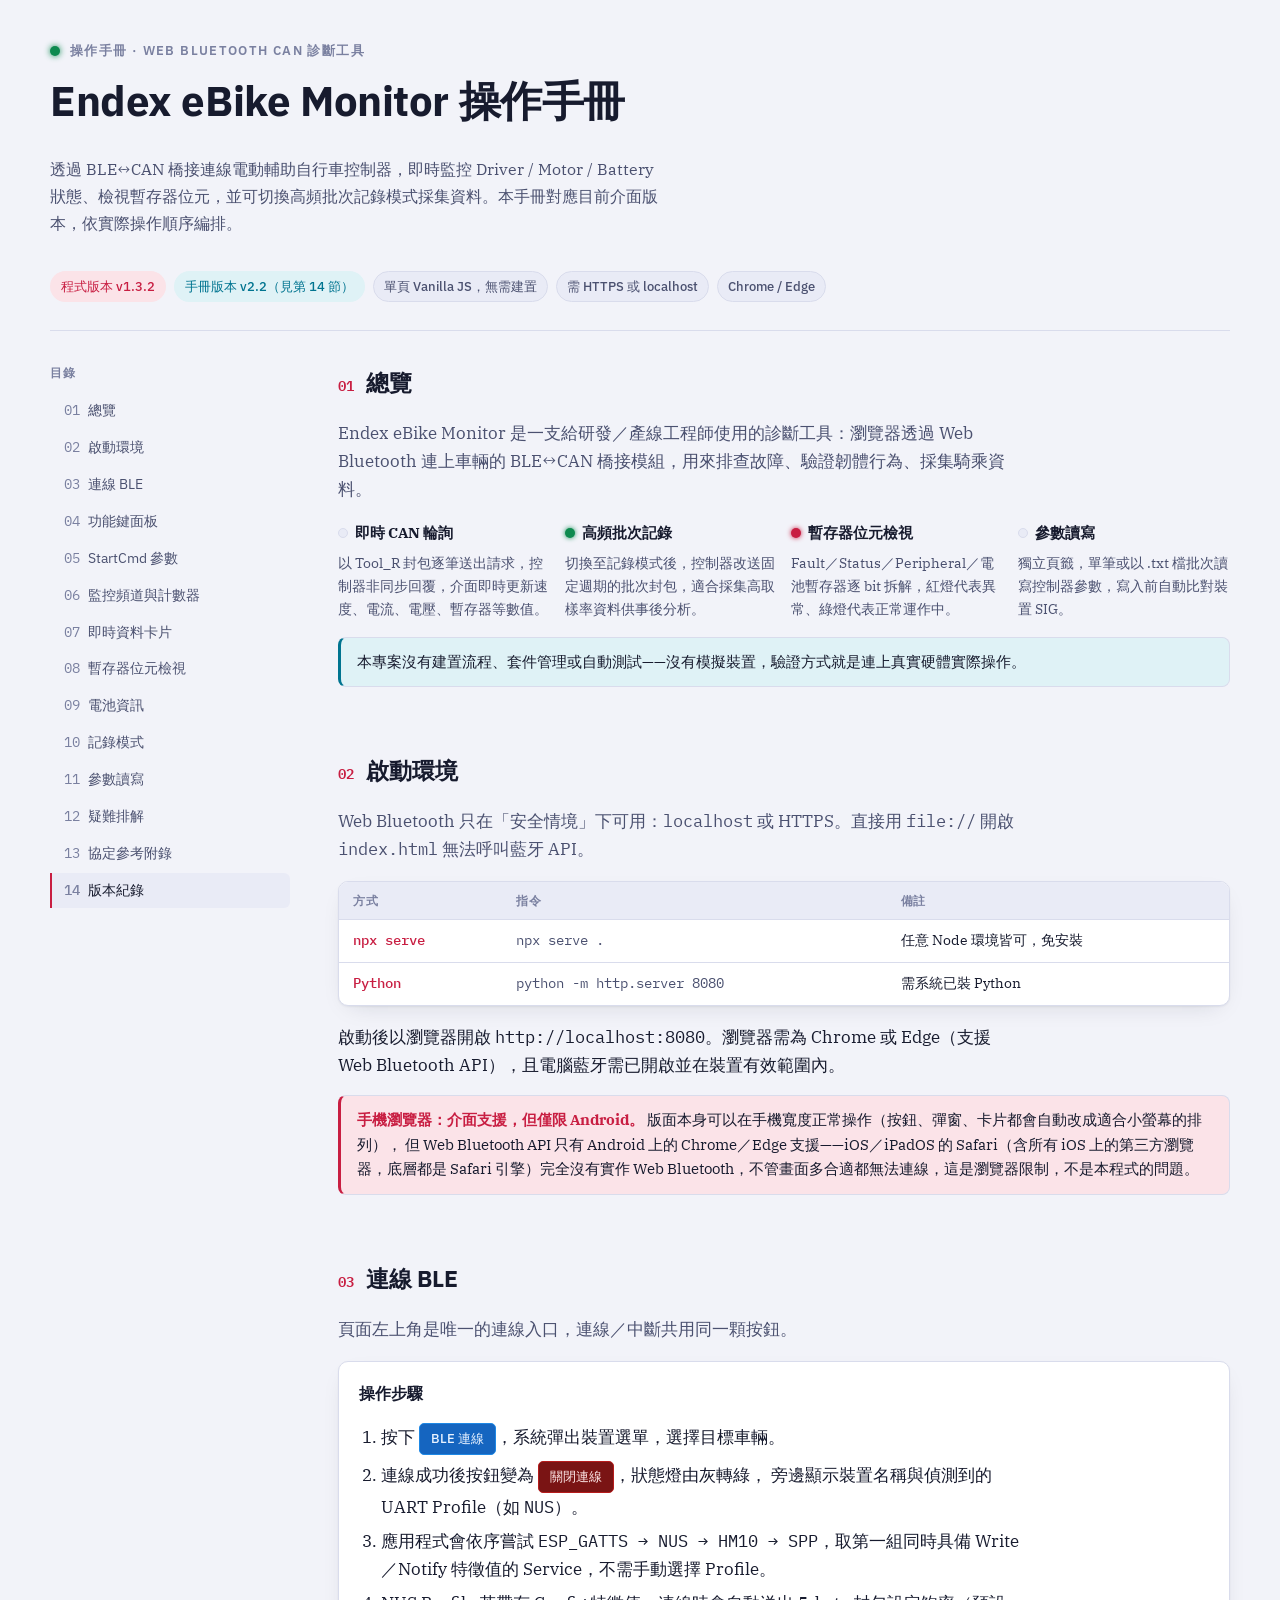
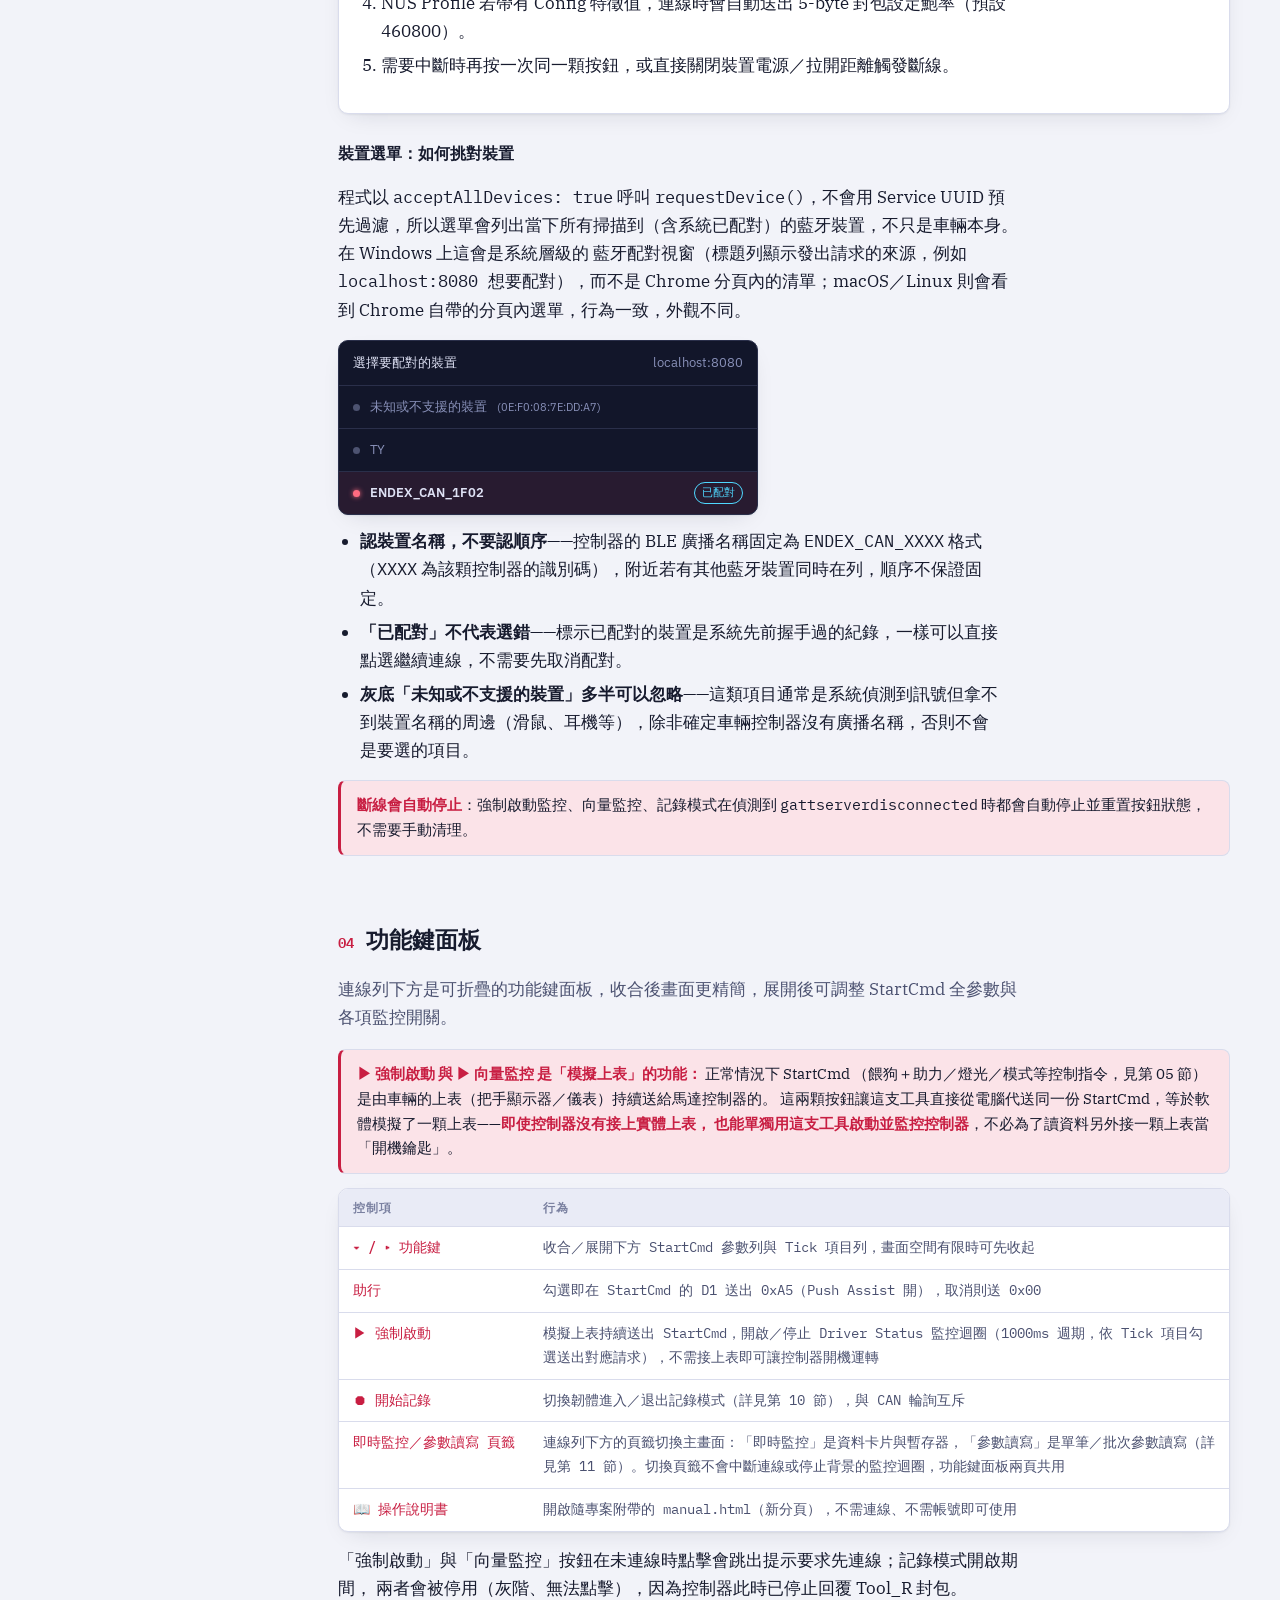
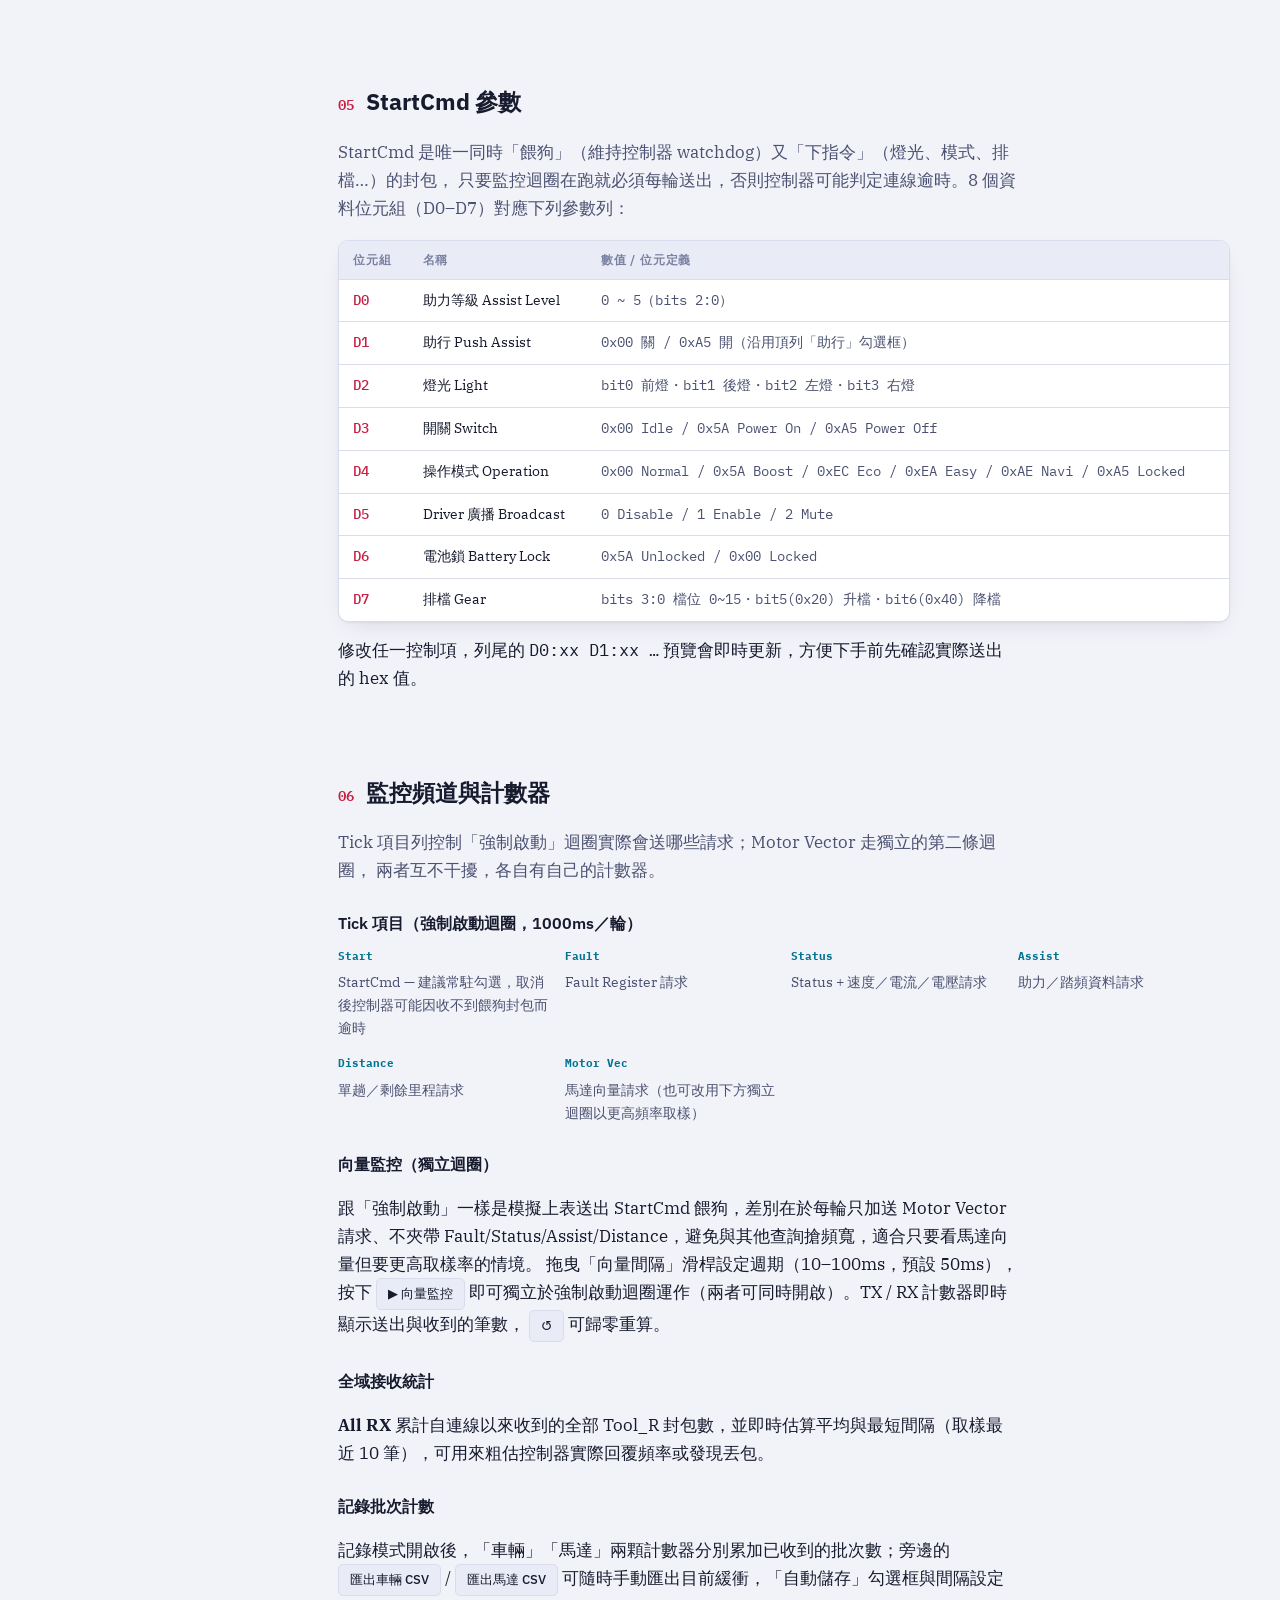
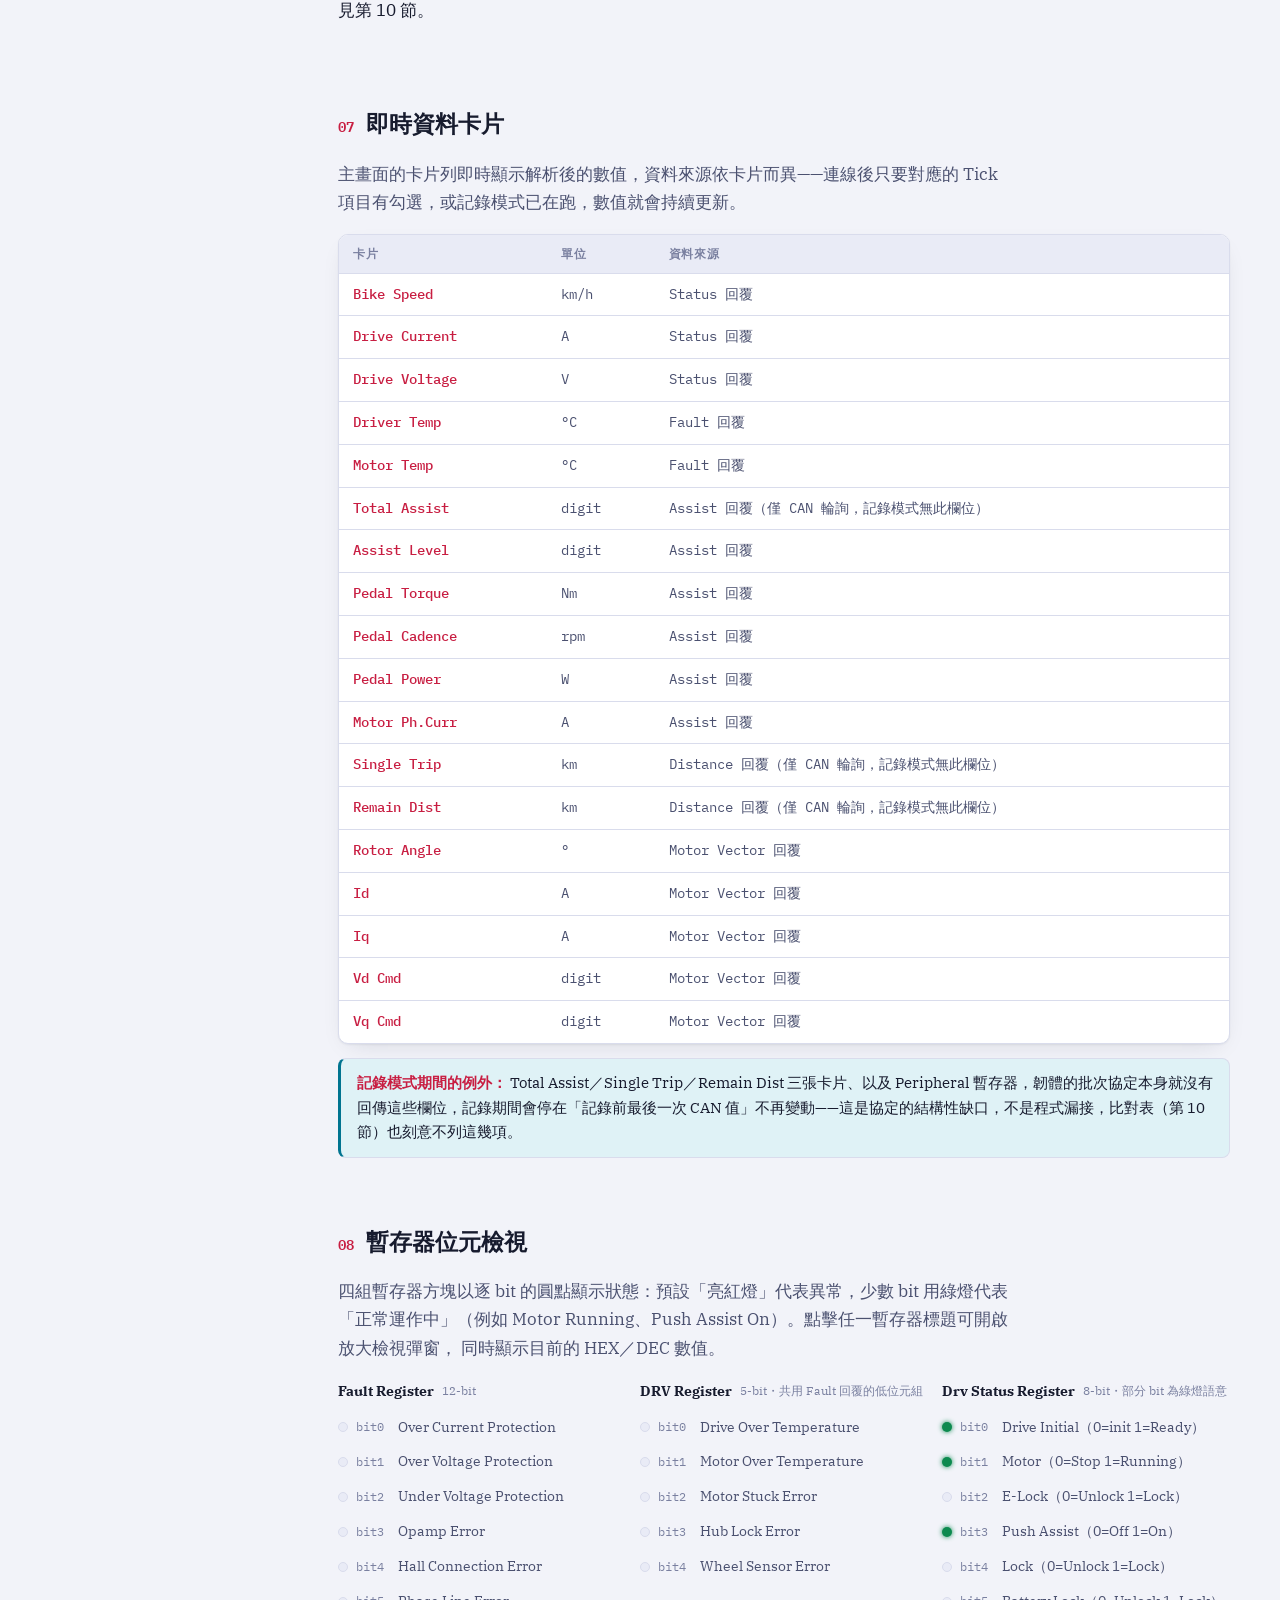
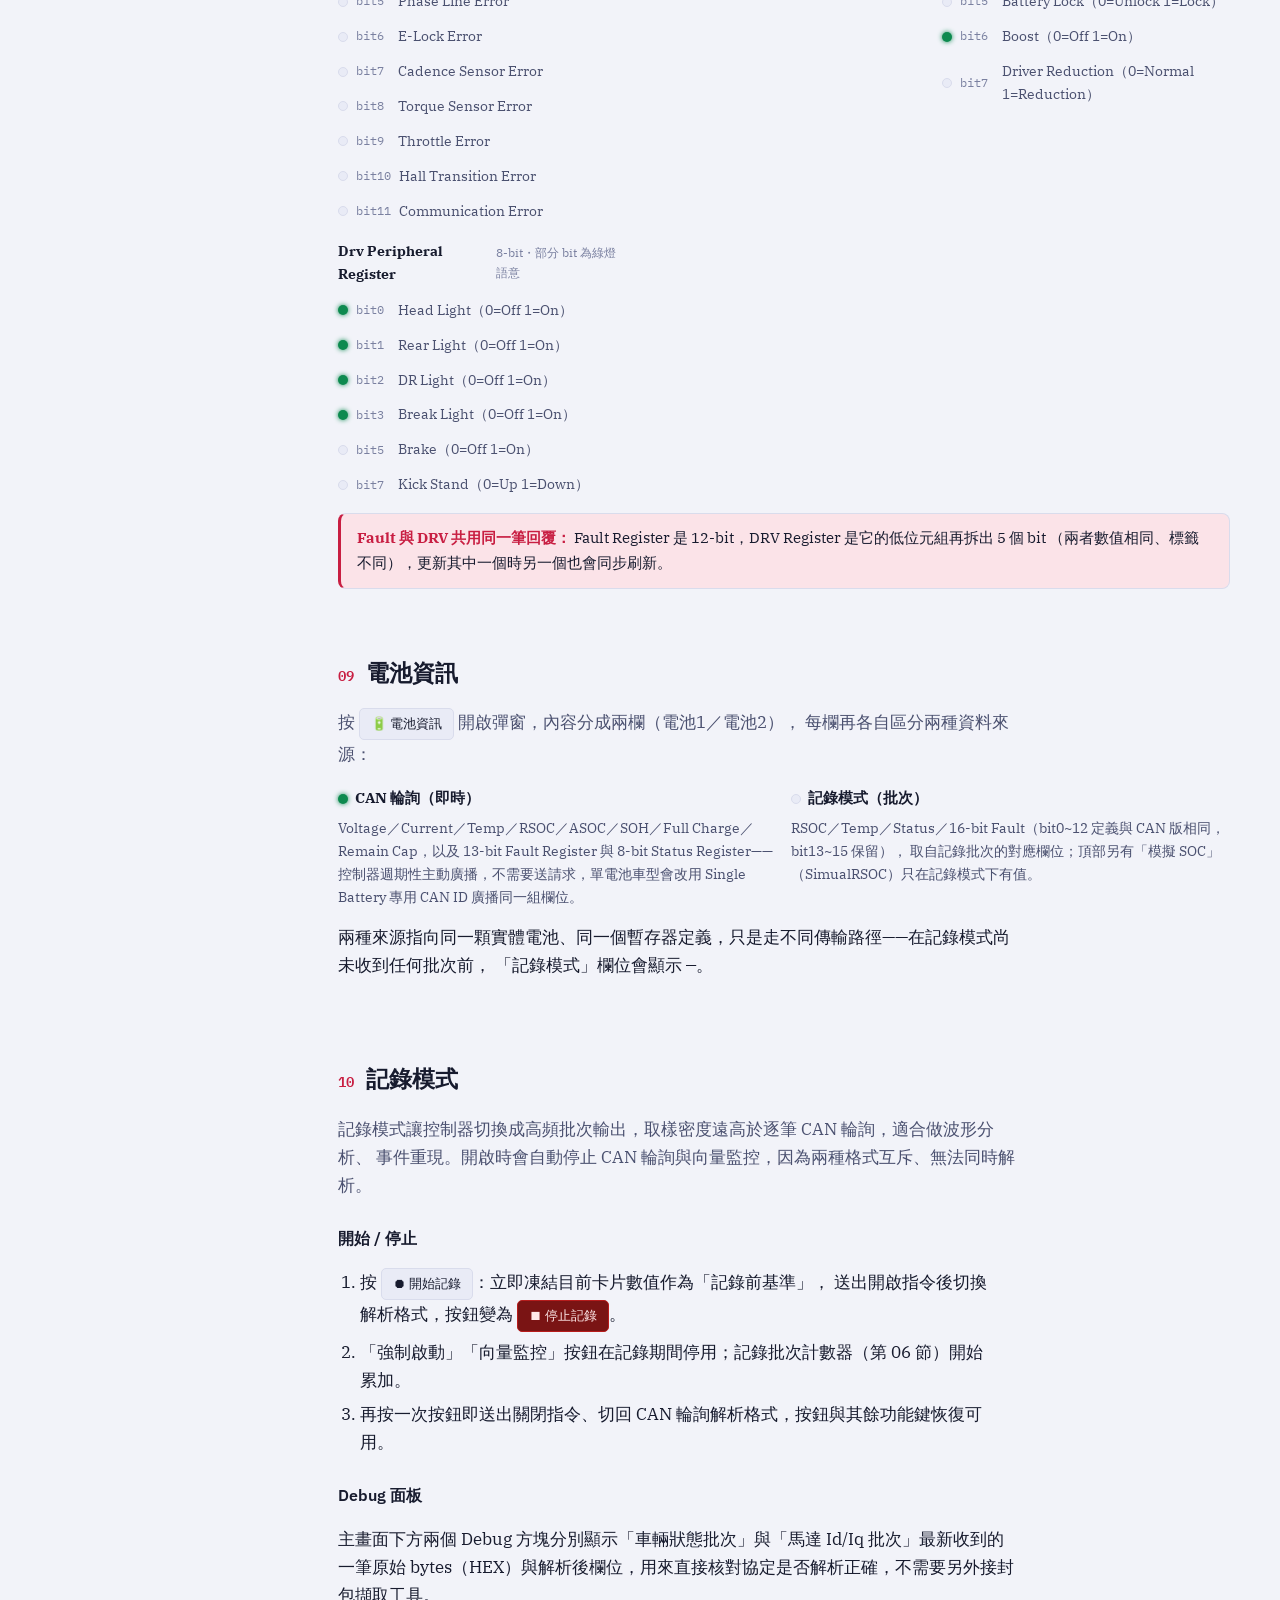
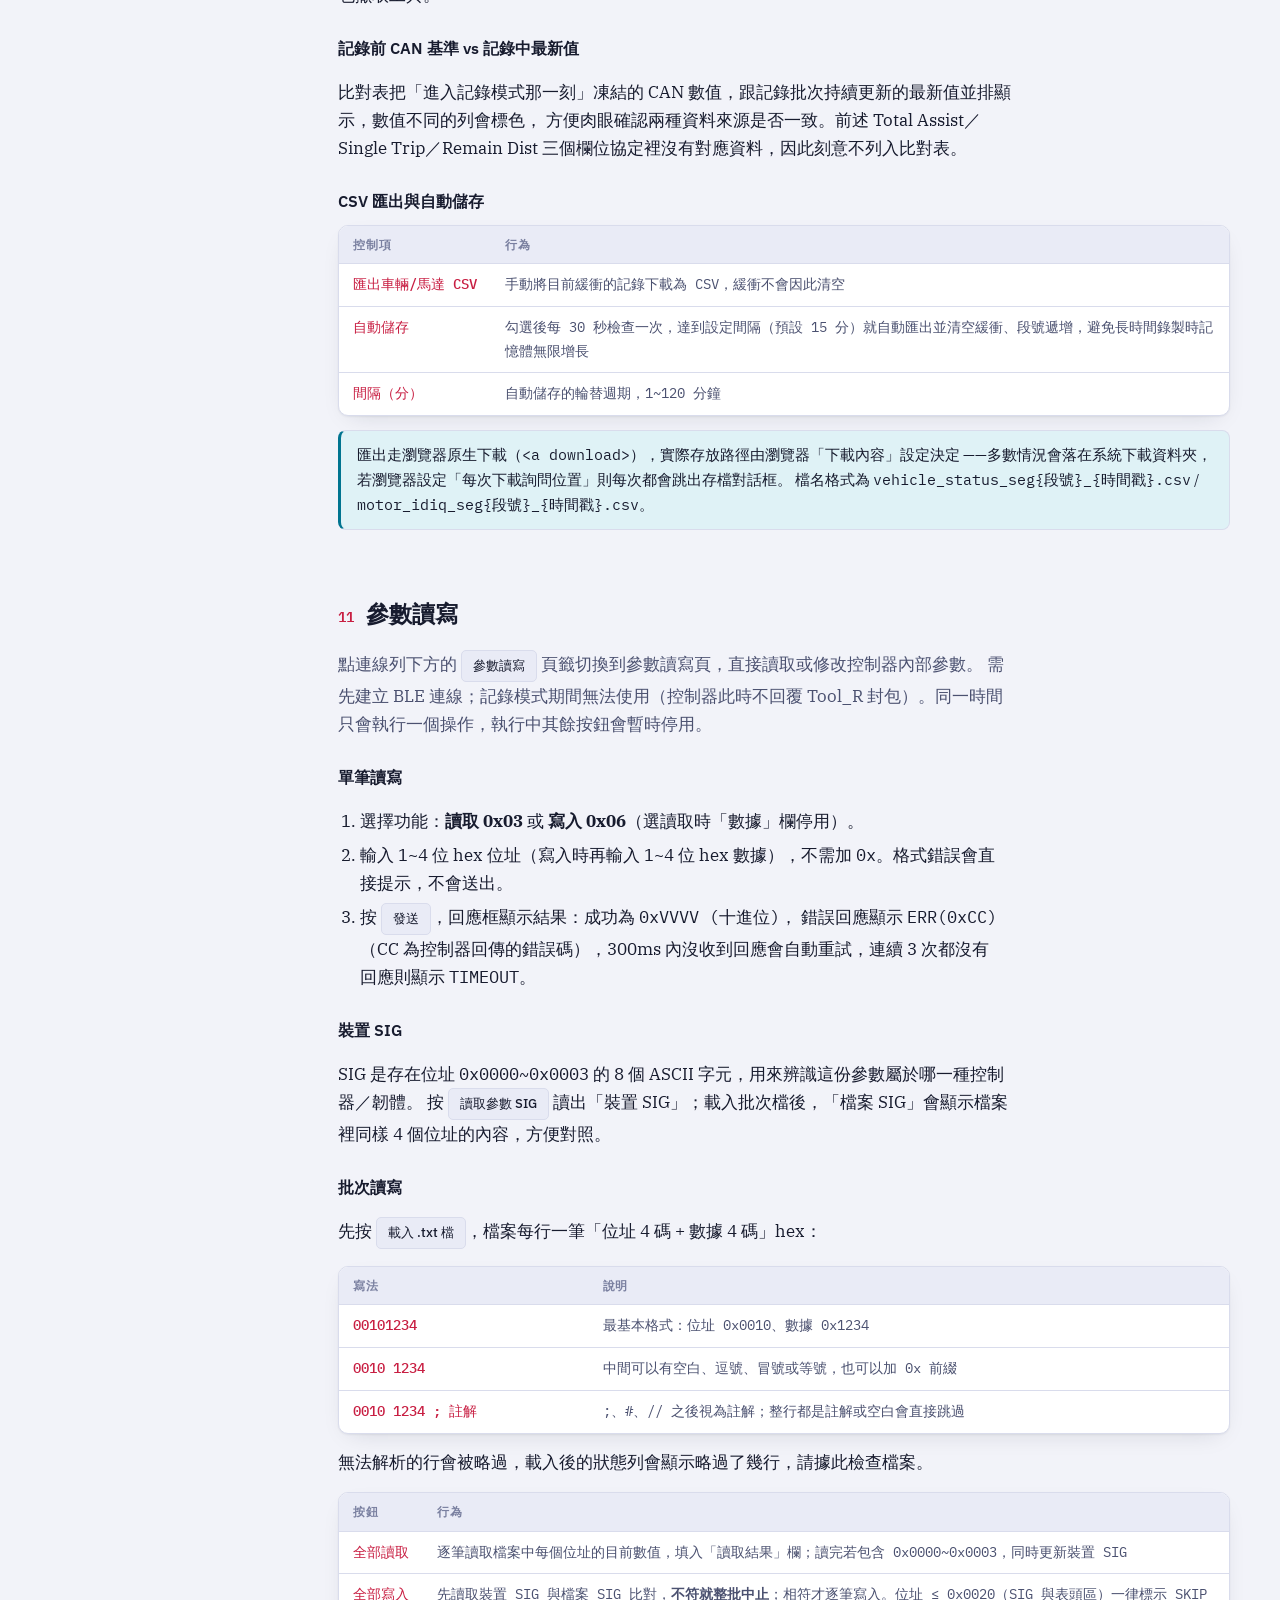
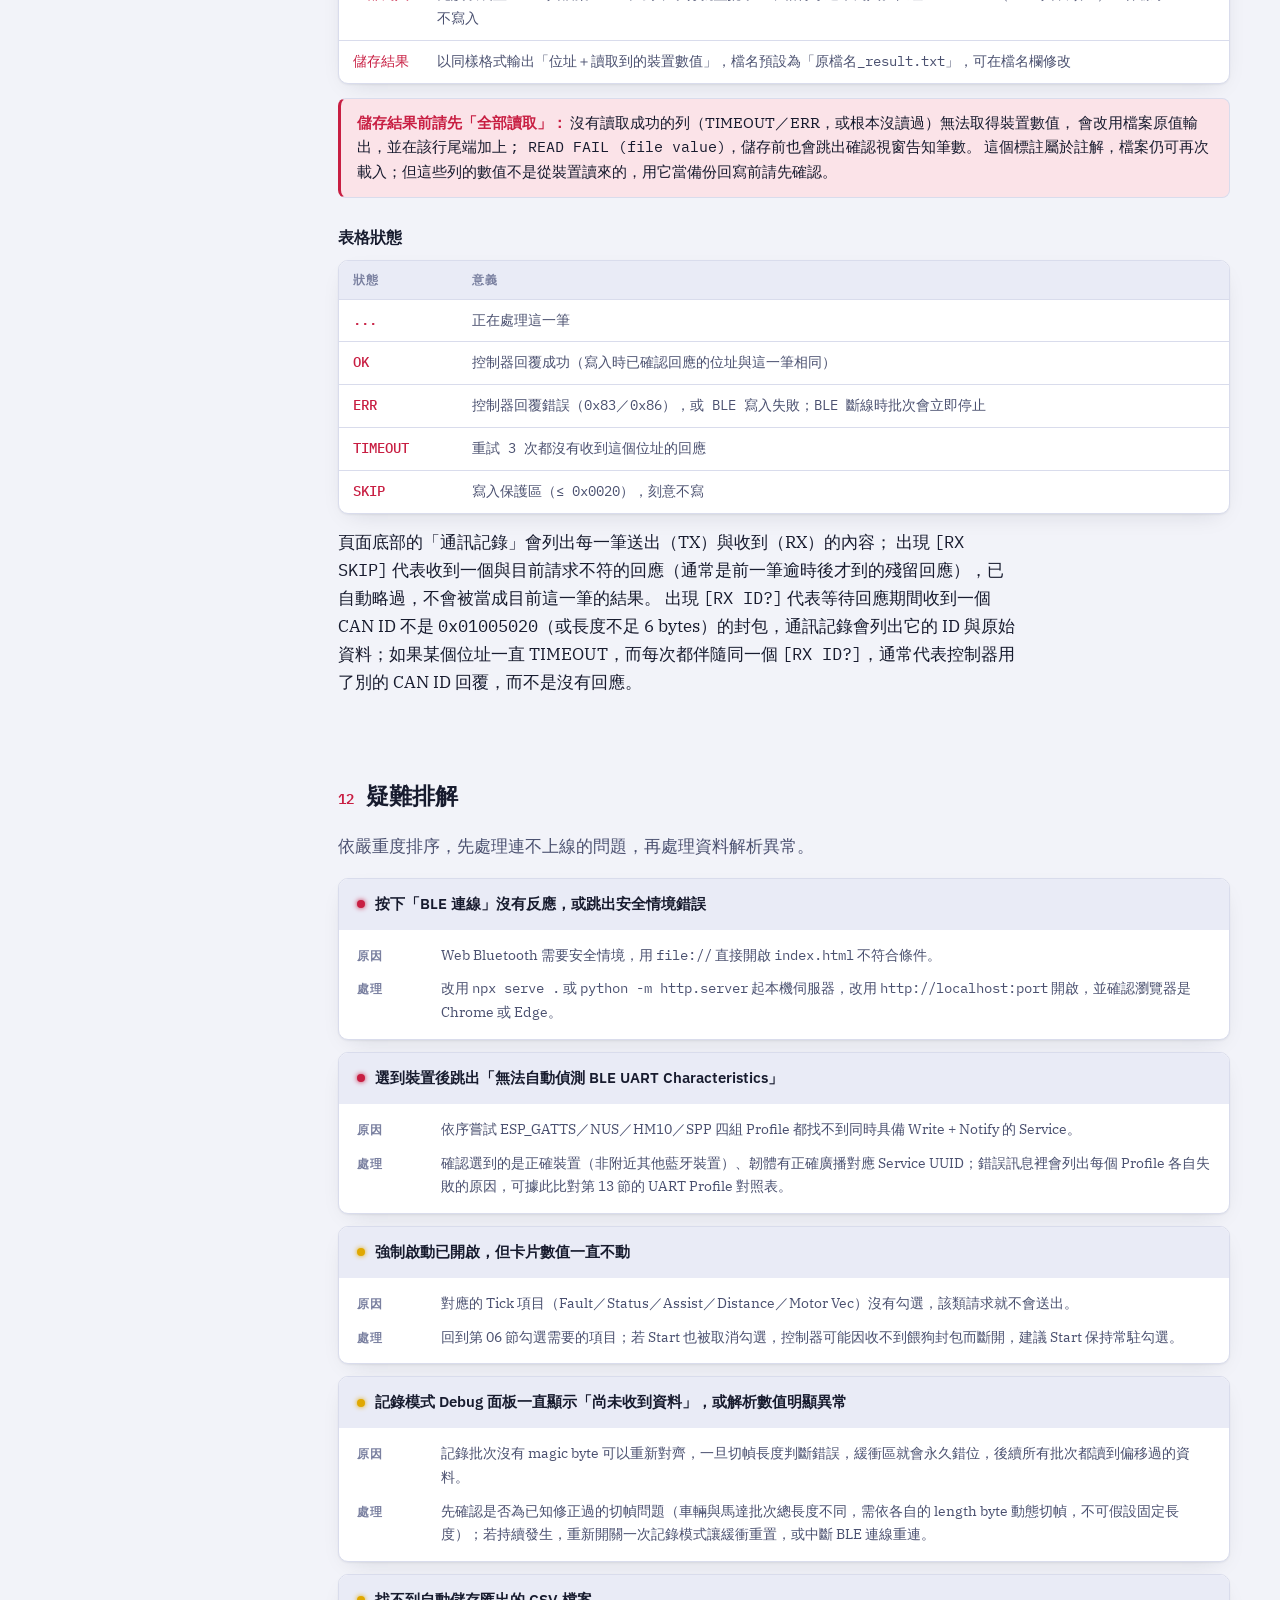
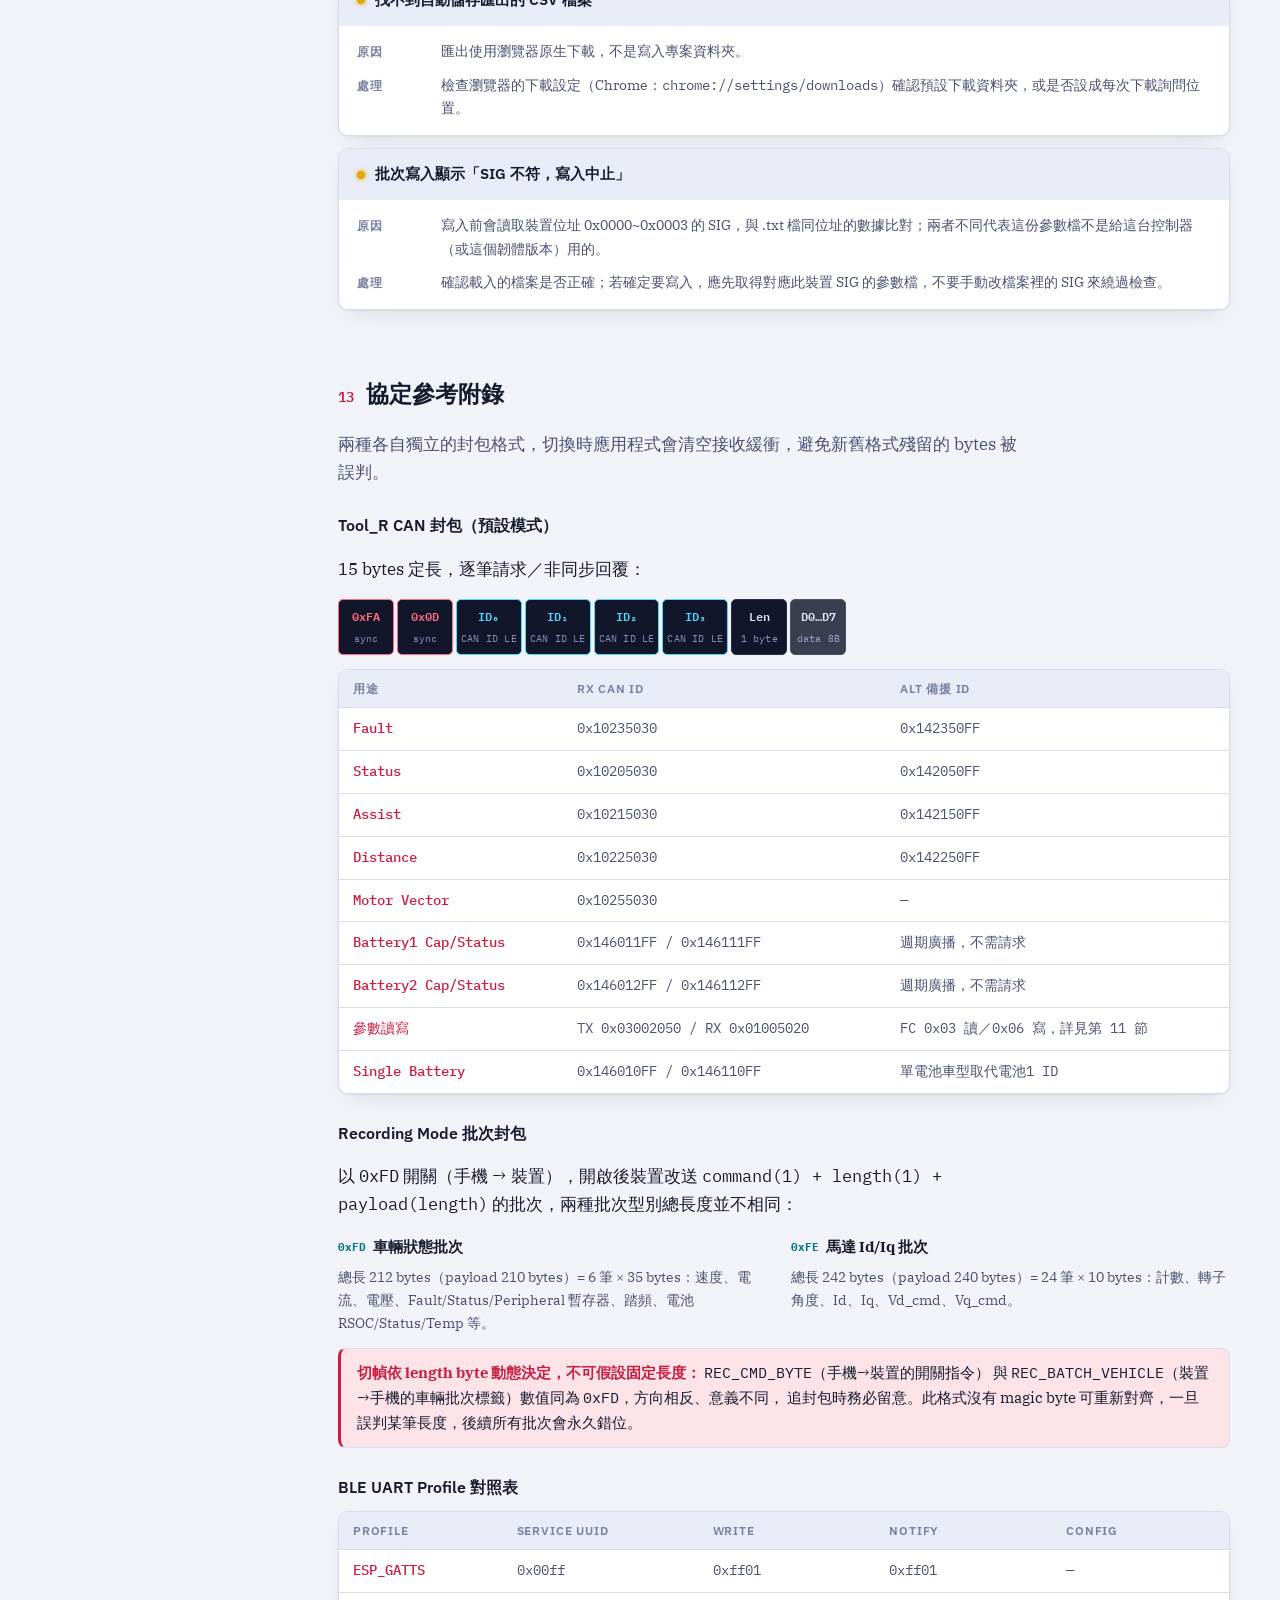
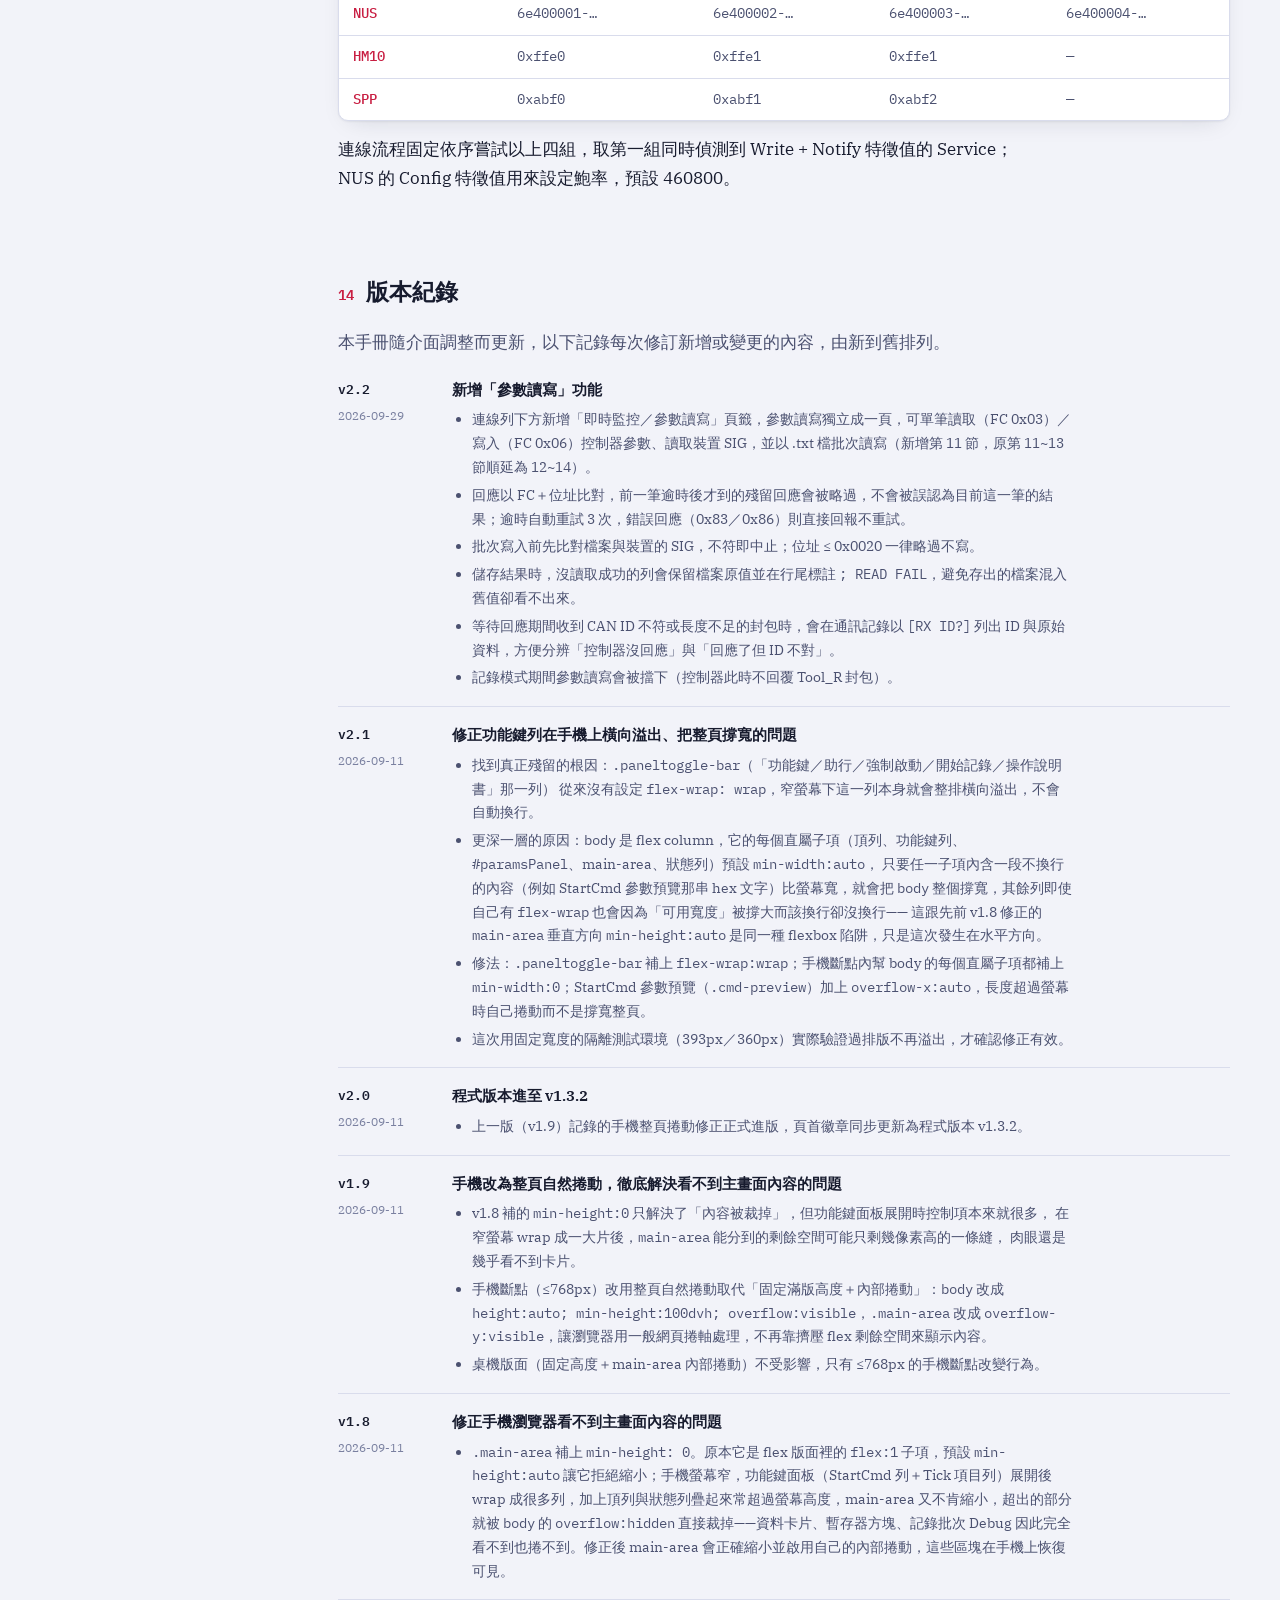
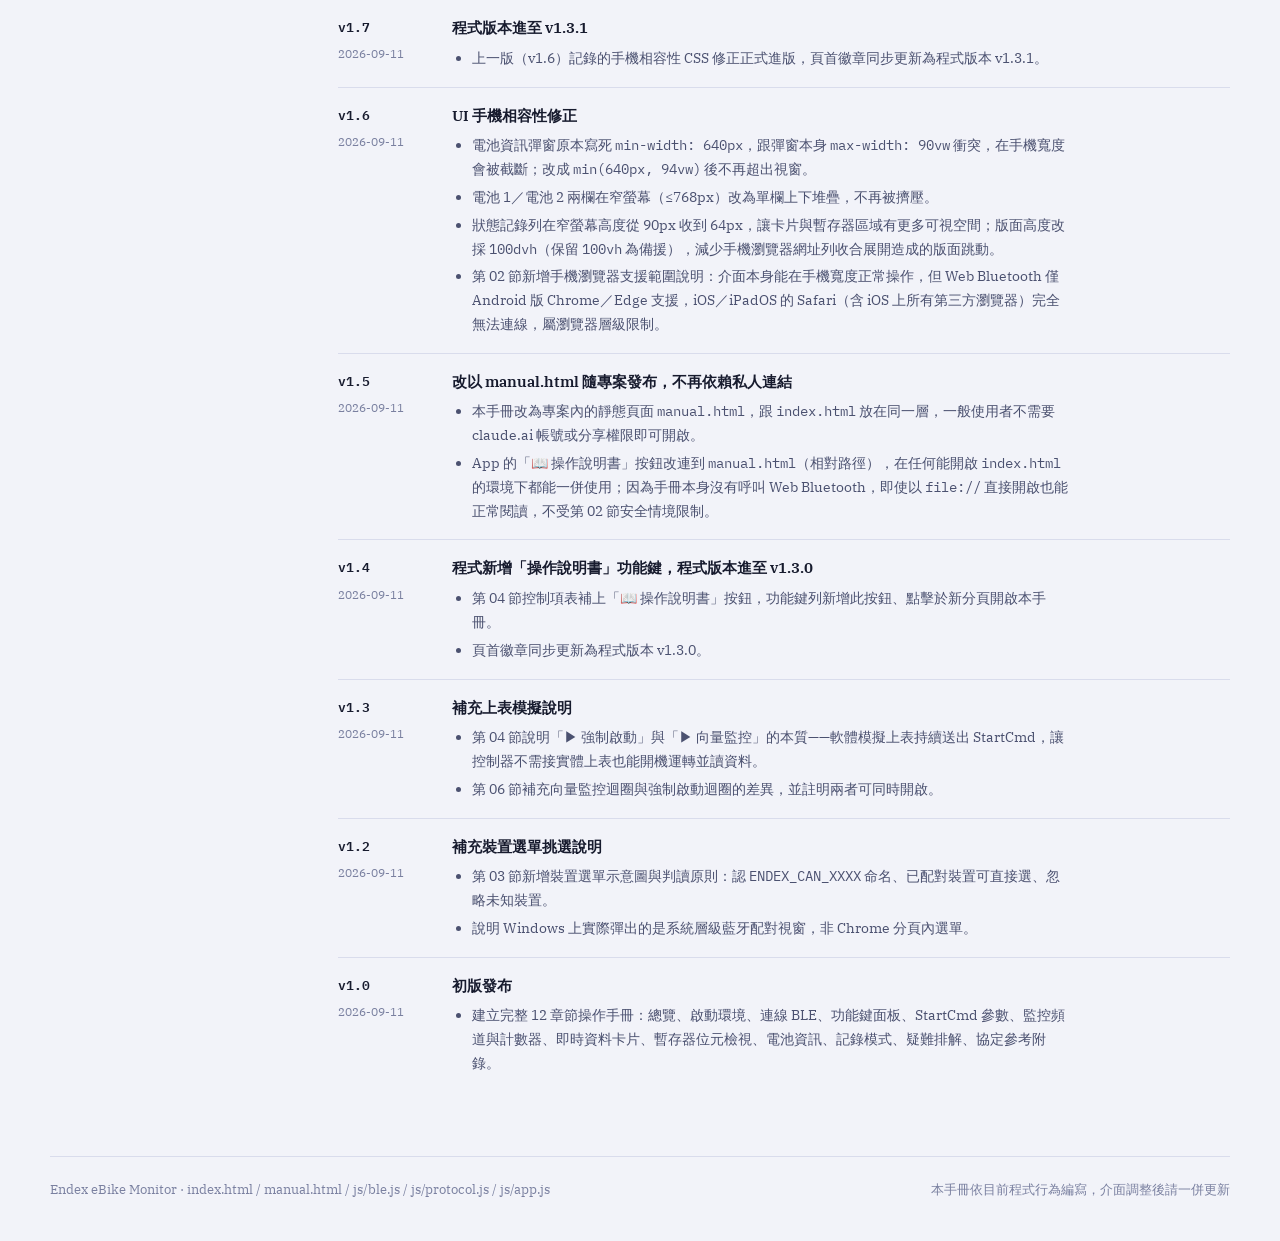
==== manual.html @ 274da19c "feat: 新增參數讀寫頁面 - 連線列下方新增「即時監控／參數讀寫」頁籤，參數讀寫獨立成一頁（js/param.js） - 單筆讀取（FC 0x03）／寫入（FC 0x06）、讀取裝置 SIG、.t" ====
<!DOCTYPE html>
<html lang="zh-TW">
<head>
<meta charset="UTF-8">
<meta name="viewport" content="width=device-width, initial-scale=1.0">
<title>Endex eBike Monitor 操作手冊</title>
<link rel="stylesheet" href="https://fonts.googleapis.com/css2?family=IBM+Plex+Sans:wght@400;500;600;700&family=IBM+Plex+Serif:wght@400;500;600&family=IBM+Plex+Mono:wght@400;500;600&display=swap">
<style>
  :root {
    --paper:      #f2f3f9;
    --surface:    #ffffff;
    --surface2:   #e9ebf6;
    --ink:        #171b2e;
    --ink-dim:    #4b5170;
    --ink-faint:  #7a80a0;
    --border:     #d9dcec;
    --accent:     #c81e42;
    --accent-ink: #ffffff;
    --accent-soft:#fbe3e8;
    --cyan:       #007490;
    --cyan-soft:  #dff2f6;
    --ok:         #0d8a4f;
    --ok-soft:    #e1f5e9;
    --code-bg:    #12162a;
    --code-ink:   #dfe2f5;
    --code-dim:   #8890b8;
    --code-accent:#ff6b81;
    --code-cyan:  #4fd8ff;
    --code-border:#2a2f4a;
    --shadow: 0 1px 2px rgba(23,27,46,.06), 0 8px 24px -12px rgba(23,27,46,.18);
  }

  @media (prefers-color-scheme: dark) {
    :root:not([data-theme="light"]) {
      --paper:      #1a1a2e;
      --surface:    #16213e;
      --surface2:   #0f3460;
      --ink:        #e6e8f5;
      --ink-dim:    #ccd0e2;
      --ink-faint:  #8b90b0;
      --border:     #2a2a4a;
      --accent:     #e94560;
      --accent-ink: #ffffff;
      --accent-soft:rgba(233,69,96,.16);
      --cyan:       #00d4ff;
      --cyan-soft:  rgba(0,212,255,.14);
      --ok:         #00c853;
      --ok-soft:    rgba(0,200,83,.14);
      --code-bg:    #0d1120;
      --code-ink:   #dfe2f5;
      --code-dim:   #8b90b0;
      --code-accent:#ff6b81;
      --code-cyan:  #4fd8ff;
      --code-border:#242a48;
      --shadow: 0 1px 2px rgba(0,0,0,.3), 0 12px 28px -14px rgba(0,0,0,.6);
    }
  }
  :root[data-theme="dark"] {
    --paper:      #1a1a2e;
    --surface:    #16213e;
    --surface2:   #0f3460;
    --ink:        #e6e8f5;
    --ink-dim:    #ccd0e2;
    --ink-faint:  #8b90b0;
    --border:     #2a2a4a;
    --accent:     #e94560;
    --accent-ink: #ffffff;
    --accent-soft:rgba(233,69,96,.16);
    --cyan:       #00d4ff;
    --cyan-soft:  rgba(0,212,255,.14);
    --ok:         #00c853;
    --ok-soft:    rgba(0,200,83,.14);
    --code-bg:    #0d1120;
    --code-ink:   #dfe2f5;
    --code-dim:   #8b90b0;
    --code-accent:#ff6b81;
    --code-cyan:  #4fd8ff;
    --code-border:#242a48;
    --shadow: 0 1px 2px rgba(0,0,0,.3), 0 12px 28px -14px rgba(0,0,0,.6);
  }

  * { box-sizing: border-box; }
  body {
    margin: 0;
    background: var(--paper);
    color: var(--ink);
    font-family: 'IBM Plex Serif', Georgia, 'Noto Serif TC', serif;
    font-size: 16.5px;
    line-height: 1.7;
    padding: 0 20px;
  }
  h1, h2, h3, .eyebrow, .toc, .btn-preview, button, .pill {
    font-family: 'IBM Plex Sans', 'Noto Sans TC', system-ui, sans-serif;
  }
  code, .mono, .spec-table td.val, .hexline, .frame-diagram, .term {
    font-family: 'IBM Plex Mono', 'Cascadia Mono', Consolas, monospace;
    font-variant-numeric: tabular-nums;
  }
  h1, h2, h3 { text-wrap: balance; }
  a { color: var(--cyan); }

  .shell { max-width: 1180px; margin: 0 auto; }

  /* ── Masthead ─────────────────────────────────────────────── */
  .masthead {
    padding-block: 40px 28px;
    display: flex;
    flex-direction: column;
    gap: 14px;
    border-bottom: 1px solid var(--border);
  }
  .masthead-top {
    display: flex;
    align-items: center;
    gap: 10px;
    flex-wrap: wrap;
  }
  .status-led {
    width: 10px; height: 10px; border-radius: 50%;
    background: var(--ok);
    box-shadow: 0 0 6px var(--ok);
    flex-shrink: 0;
  }
  .eyebrow {
    font-size: 12.5px;
    font-weight: 600;
    letter-spacing: .11em;
    text-transform: uppercase;
    color: var(--ink-faint);
  }
  h1.title {
    font-size: clamp(28px, 4.4vw, 42px);
    font-weight: 700;
    line-height: 1.15;
    letter-spacing: -.01em;
    margin: 2px 0 0;
  }
  .subtitle {
    max-width: 62ch;
    color: var(--ink-dim);
    font-size: 16px;
  }
  .meta-row {
    display: flex;
    flex-wrap: wrap;
    gap: 8px;
    margin-top: 4px;
  }
  .pill {
    font-size: 12.5px;
    font-weight: 500;
    padding: 4px 10px;
    border-radius: 999px;
    background: var(--surface2);
    border: 1px solid var(--border);
    color: var(--ink-dim);
    white-space: nowrap;
  }
  .pill.accent { background: var(--accent-soft); color: var(--accent); border-color: transparent; }
  .pill.cyan   { background: var(--cyan-soft); color: var(--cyan); border-color: transparent; }

  /* ── Layout: sidebar + content ───────────────────────────── */
  .layout {
    display: grid;
    grid-template-columns: 240px minmax(0,1fr);
    gap: 48px;
    padding-block: 32px 64px;
    align-items: start;
  }
  nav.toc {
    position: sticky;
    top: 24px;
    display: flex;
    flex-direction: column;
    gap: 2px;
    font-size: 13.5px;
  }
  nav.toc .toc-hd {
    font-size: 11.5px;
    font-weight: 600;
    letter-spacing: .1em;
    text-transform: uppercase;
    color: var(--ink-faint);
    margin-bottom: 8px;
  }
  nav.toc a {
    color: var(--ink-dim);
    text-decoration: none;
    padding: 6px 10px 6px 12px;
    border-left: 2px solid transparent;
    border-radius: 0 6px 6px 0;
    display: flex;
    gap: 8px;
  }
  nav.toc a .num { color: var(--ink-faint); font-family: 'IBM Plex Mono', monospace; }
  nav.toc a:hover { background: var(--surface2); color: var(--ink); }
  nav.toc a.active { border-left-color: var(--accent); color: var(--ink); background: var(--surface2); font-weight: 500; }

  details.toc-mobile { display: none; }

  main { min-width: 0; display: flex; flex-direction: column; gap: 64px; }

  section { scroll-margin-top: 20px; }
  section .sec-hd {
    display: flex;
    align-items: baseline;
    gap: 12px;
    margin-bottom: 14px;
  }
  section .sec-num {
    font-family: 'IBM Plex Mono', monospace;
    font-size: 14px;
    color: var(--accent);
    font-weight: 600;
  }
  section h2 {
    font-size: 23px;
    font-weight: 700;
    margin: 0;
  }
  section .sec-desc { color: var(--ink-dim); max-width: 68ch; margin-bottom: 18px; }
  section h3 {
    font-size: 15.5px;
    font-weight: 600;
    margin: 26px 0 10px;
    color: var(--ink);
  }
  p { max-width: 68ch; }
  ul, ol { max-width: 66ch; padding-left: 22px; }
  li + li { margin-top: 6px; }

  .card {
    background: var(--surface);
    border: 1px solid var(--border);
    border-radius: 10px;
    padding: 18px 20px;
    box-shadow: var(--shadow);
  }
  .card + .card { margin-top: 14px; }
  .callout {
    border: 1px solid var(--border);
    border-left: 3px solid var(--cyan);
    background: var(--cyan-soft);
    border-radius: 8px;
    padding: 12px 16px;
    font-size: 14.5px;
    color: var(--ink);
  }
  .callout.warn { border-left-color: var(--accent); background: var(--accent-soft); }
  .callout p, .callout ul { margin: 0; max-width: none; }
  .callout strong { color: var(--accent); }
  .callout.warn strong { color: var(--accent); }

  /* ── spec / key-value tables ─────────────────────────────── */
  .table-wrap { overflow-x: auto; border: 1px solid var(--border); border-radius: 10px; background: var(--surface); box-shadow: var(--shadow); }
  table.spec-table { border-collapse: collapse; width: 100%; font-size: 14px; min-width: 480px; }
  table.spec-table th, table.spec-table td { text-align: left; padding: 9px 14px; border-bottom: 1px solid var(--border); vertical-align: top; }
  table.spec-table thead th {
    font-family: 'IBM Plex Sans', sans-serif;
    font-size: 11.5px; letter-spacing: .07em; text-transform: uppercase;
    color: var(--ink-faint); font-weight: 600; background: var(--surface2);
  }
  table.spec-table tbody tr:last-child td { border-bottom: none; }
  table.spec-table td.key { font-family: 'IBM Plex Mono', monospace; color: var(--accent); white-space: nowrap; font-weight: 500; }
  table.spec-table td.val { color: var(--ink-dim); white-space: nowrap; }
  table.spec-table tr.diff td { background: var(--accent-soft); }

  /* ── register / bit indicator grid ───────────────────────── */
  .bitgrid {
    display: grid;
    grid-template-columns: repeat(auto-fill, minmax(230px, 1fr));
    gap: 6px 18px;
  }
  .bitrow { display: flex; align-items: center; gap: 8px; font-size: 13.5px; padding: 3px 0; }
  .led { width: 10px; height: 10px; border-radius: 50%; background: var(--surface2); border: 1px solid var(--border); flex-shrink: 0; }
  .led.fault { background: var(--accent); box-shadow: 0 0 5px var(--accent); border-color: transparent; }
  .led.ok    { background: var(--ok); box-shadow: 0 0 5px var(--ok); border-color: transparent; }
  .bitrow .bitname { color: var(--ink-dim); }
  .bitrow .bitnum { font-family: 'IBM Plex Mono', monospace; color: var(--ink-faint); font-size: 12px; min-width: 34px; }
  .reg-grid { display: grid; grid-template-columns: repeat(auto-fit, minmax(260px,1fr)); gap: 14px; }
  .reg-box h4 { font-size: 13.5px; margin: 0 0 10px; display:flex; align-items:center; gap:8px; }
  .reg-box .legend { font-size: 11.5px; color: var(--ink-faint); font-weight: 400; }

  /* ── button chip (mirrors app buttons) ───────────────────── */
  .btn-preview {
    display: inline-flex; align-items: center; gap: 6px;
    font-size: 13px; font-weight: 500;
    padding: 4px 11px; border-radius: 5px;
    border: 1px solid var(--border);
    background: var(--surface2); color: var(--ink);
  }
  .btn-preview.on  { background: #1b5e20; border-color: #43a047; color: #eafbea; }
  .btn-preview.off { background: #7a1414; border-color: #b71c1c; color: #ffeaea; }
  .btn-preview.blue{ background: #1565c0; border-color: #1e88e5; color: #eaf3ff; }

  /* ── code / frame diagrams (fixed dark terminal panel) ───── */
  .code-panel {
    background: var(--code-bg);
    border: 1px solid var(--code-border);
    border-radius: 10px;
    padding: 16px 18px;
    color: var(--code-ink);
    font-family: 'IBM Plex Mono', monospace;
    font-size: 13px;
    overflow-x: auto;
    box-shadow: var(--shadow);
  }
  .code-panel .cmt { color: var(--code-dim); }
  .code-panel .hl  { color: var(--code-accent); }
  .code-panel .hl2 { color: var(--code-cyan); }
  .code-panel pre { margin: 0; white-space: pre; }

  .frame-diagram { display: flex; flex-wrap: wrap; gap: 3px; margin: 14px 0; }
  .frame-diagram .byte {
    background: var(--code-bg); color: var(--code-ink);
    border: 1px solid var(--code-border);
    border-radius: 5px;
    font-size: 11.5px;
    padding: 7px 4px;
    min-width: 56px;
    text-align: center;
    display: flex; flex-direction: column; gap: 3px;
  }
  .frame-diagram .byte .b { font-weight: 600; }
  .frame-diagram .byte .l { color: var(--code-dim); font-size: 10px; letter-spacing: .02em; }
  .frame-diagram .byte.hdr { border-color: var(--code-accent); color: var(--code-accent); }
  .frame-diagram .byte.hdr .b { color: var(--code-accent); }
  .frame-diagram .byte.id  { border-color: var(--code-cyan); }
  .frame-diagram .byte.id .b { color: var(--code-cyan); }
  .frame-diagram .byte.payload { opacity: .82; }

  /* ── two/three col feature grid ──────────────────────────── */
  .grid2 { display: grid; grid-template-columns: repeat(auto-fit, minmax(260px,1fr)); gap: 14px; }
  .grid3 { display: grid; grid-template-columns: repeat(auto-fit, minmax(200px,1fr)); gap: 14px; }
  .feat h4 { margin: 0 0 6px; font-size: 14.5px; display:flex; align-items:center; gap:7px; }
  .feat p  { margin: 0; font-size: 13.5px; color: var(--ink-dim); max-width: none; }
  .feat .tag { font-family:'IBM Plex Mono',monospace; font-size:11px; color: var(--cyan); }

  /* ── troubleshooting ──────────────────────────────────────── */
  .issue { border: 1px solid var(--border); border-radius: 10px; background: var(--surface); box-shadow: var(--shadow); overflow: hidden; }
  .issue + .issue { margin-top: 12px; }
  .issue-hd { padding: 13px 18px; font-weight: 600; font-size: 14.5px; font-family: 'IBM Plex Sans', sans-serif; background: var(--surface2); display:flex; align-items:center; gap:10px; }
  .issue-hd .sev { width: 8px; height: 8px; border-radius: 50%; flex-shrink:0; }
  .issue-hd .sev.high { background: var(--accent); box-shadow: 0 0 5px var(--accent); }
  .issue-hd .sev.mid  { background: #e0a800; box-shadow: 0 0 5px #e0a800; }
  .issue-body { padding: 14px 18px; display: grid; gap: 10px; font-size: 14px; }
  .issue-body .row { display: grid; grid-template-columns: 74px 1fr; gap: 10px; }
  .issue-body .row b { color: var(--ink-faint); font-weight: 600; font-family:'IBM Plex Sans',sans-serif; font-size: 11.5px; text-transform: uppercase; letter-spacing: .06em; padding-top: 2px; }
  .issue-body .row span { color: var(--ink-dim); }

  /* ── changelog ────────────────────────────────────────────── */
  .changelog { display: flex; flex-direction: column; }
  .change-entry {
    display: grid;
    grid-template-columns: 96px 1fr;
    gap: 18px;
    padding-block: 16px;
    border-top: 1px solid var(--border);
  }
  .change-entry:first-child { border-top: none; padding-top: 4px; }
  .change-meta { display: flex; flex-direction: column; gap: 6px; }
  .change-ver {
    font-family: 'IBM Plex Mono', monospace;
    font-size: 13px; font-weight: 600; color: var(--ink);
  }
  .change-date { font-size: 11.5px; color: var(--ink-faint); }
  .change-body h4 { margin: 0 0 6px; font-size: 14.5px; font-weight: 600; }
  .change-body ul { margin: 0; padding-left: 20px; max-width: 62ch; }
  .change-body li { font-size: 14px; color: var(--ink-dim); }
  .change-body li + li { margin-top: 4px; }
  @media (max-width: 560px) {
    .change-entry { grid-template-columns: 1fr; gap: 4px; }
  }

  /* ── device picker mockup ─────────────────────────────────── */
  .picker {
    border: 1px solid var(--code-border);
    border-radius: 10px;
    overflow: hidden;
    background: var(--code-bg);
    box-shadow: var(--shadow);
    max-width: 420px;
    font-family: 'IBM Plex Sans', sans-serif;
  }
  .picker-hd {
    padding: 11px 14px;
    font-size: 13px;
    color: var(--code-ink);
    border-bottom: 1px solid var(--code-border);
    display: flex; align-items: center; justify-content: space-between;
  }
  .picker-hd .origin { color: var(--code-dim); }
  .picker-row {
    display: flex; align-items: center; gap: 10px;
    padding: 10px 14px;
    font-size: 13px;
    color: var(--code-dim);
    border-bottom: 1px solid var(--code-border);
  }
  .picker-row:last-child { border-bottom: none; }
  .picker-row .dot { width: 7px; height: 7px; border-radius: 50%; background: var(--code-dim); flex-shrink: 0; opacity: .5; }
  .picker-row.match { color: var(--code-ink); background: rgba(233,69,96,.10); }
  .picker-row.match .dot { background: var(--code-accent); opacity: 1; box-shadow: 0 0 5px var(--code-accent); }
  .picker-row.match .name { font-weight: 600; }
  .picker-row .paired { margin-left: auto; font-size: 10.5px; color: var(--code-cyan); border: 1px solid var(--code-cyan); border-radius: 999px; padding: 1px 7px; white-space: nowrap; }
  .picker-row .unknown { font-size: 11px; color: var(--code-dim); }
  .picker-ft {
    padding: 9px 14px;
    display: flex; justify-content: flex-end; gap: 8px;
    font-size: 12.5px;
  }
  .picker-ft .pbtn { padding: 4px 12px; border-radius: 5px; border: 1px solid var(--code-border); color: var(--code-dim); }
  .picker-ft .pbtn.primary { color: var(--code-ink); border-color: var(--code-dim); }

  footer {
    border-top: 1px solid var(--border);
    padding-block: 22px 40px;
    color: var(--ink-faint);
    font-size: 13px;
    display: flex; justify-content: space-between; gap: 12px; flex-wrap: wrap;
  }

  @media (max-width: 860px) {
    .layout { grid-template-columns: 1fr; gap: 20px; }
    nav.toc.desktop { display: none; }
    details.toc-mobile {
      display: block;
      border: 1px solid var(--border);
      border-radius: 10px;
      background: var(--surface);
      box-shadow: var(--shadow);
      padding: 4px 16px;
    }
    details.toc-mobile summary { cursor: pointer; padding: 10px 0; font-weight: 600; font-family:'IBM Plex Sans',sans-serif; font-size: 14px; }
    details.toc-mobile nav.toc { position: static; padding-bottom: 10px; }
  }
</style>
</head>
<body>
<div class="shell">

  <header class="masthead">
    <div class="masthead-top">
      <span class="status-led" aria-hidden="true"></span>
      <span class="eyebrow">操作手冊 · Web Bluetooth CAN 診斷工具</span>
    </div>
    <h1 class="title">Endex eBike Monitor 操作手冊</h1>
    <p class="subtitle">透過 BLE↔CAN 橋接連線電動輔助自行車控制器，即時監控 Driver / Motor / Battery
      狀態、檢視暫存器位元，並可切換高頻批次記錄模式採集資料。本手冊對應目前介面版本，依實際操作順序編排。</p>
    <div class="meta-row">
      <span class="pill accent">程式版本 v1.3.2</span>
      <span class="pill cyan">手冊版本 v2.2（見第 14 節）</span>
      <span class="pill">單頁 Vanilla JS，無需建置</span>
      <span class="pill">需 HTTPS 或 localhost</span>
      <span class="pill">Chrome / Edge</span>
    </div>
  </header>

  <div class="layout">

    <nav class="toc desktop" id="tocDesktop">
      <div class="toc-hd">目錄</div>
      <a href="#sec-01"><span class="num">01</span>總覽</a>
      <a href="#sec-02"><span class="num">02</span>啟動環境</a>
      <a href="#sec-03"><span class="num">03</span>連線 BLE</a>
      <a href="#sec-04"><span class="num">04</span>功能鍵面板</a>
      <a href="#sec-05"><span class="num">05</span>StartCmd 參數</a>
      <a href="#sec-06"><span class="num">06</span>監控頻道與計數器</a>
      <a href="#sec-07"><span class="num">07</span>即時資料卡片</a>
      <a href="#sec-08"><span class="num">08</span>暫存器位元檢視</a>
      <a href="#sec-09"><span class="num">09</span>電池資訊</a>
      <a href="#sec-10"><span class="num">10</span>記錄模式</a>
      <a href="#sec-11"><span class="num">11</span>參數讀寫</a>
      <a href="#sec-12"><span class="num">12</span>疑難排解</a>
      <a href="#sec-13"><span class="num">13</span>協定參考附錄</a>
      <a href="#sec-14"><span class="num">14</span>版本紀錄</a>
    </nav>

    <main>

      <details class="toc-mobile">
        <summary>目錄</summary>
        <nav class="toc" id="tocMobile">
          <a href="#sec-01"><span class="num">01</span>總覽</a>
          <a href="#sec-02"><span class="num">02</span>啟動環境</a>
          <a href="#sec-03"><span class="num">03</span>連線 BLE</a>
          <a href="#sec-04"><span class="num">04</span>功能鍵面板</a>
          <a href="#sec-05"><span class="num">05</span>StartCmd 參數</a>
          <a href="#sec-06"><span class="num">06</span>監控頻道與計數器</a>
          <a href="#sec-07"><span class="num">07</span>即時資料卡片</a>
          <a href="#sec-08"><span class="num">08</span>暫存器位元檢視</a>
          <a href="#sec-09"><span class="num">09</span>電池資訊</a>
          <a href="#sec-10"><span class="num">10</span>記錄模式</a>
          <a href="#sec-11"><span class="num">11</span>參數讀寫</a>
          <a href="#sec-12"><span class="num">12</span>疑難排解</a>
          <a href="#sec-13"><span class="num">13</span>協定參考附錄</a>
      <a href="#sec-14"><span class="num">14</span>版本紀錄</a>
        </nav>
      </details>

      <!-- 01 ─────────────────────────────────────────────── -->
      <section id="sec-01">
        <div class="sec-hd"><span class="sec-num">01</span><h2>總覽</h2></div>
        <p class="sec-desc">Endex eBike Monitor 是一支給研發／產線工程師使用的診斷工具：瀏覽器透過 Web
          Bluetooth 連上車輛的 BLE↔CAN 橋接模組，用來排查故障、驗證韌體行為、採集騎乘資料。</p>
        <div class="grid3">
          <div class="feat">
            <h4><span class="led"></span>即時 CAN 輪詢</h4>
            <p>以 Tool_R 封包逐筆送出請求，控制器非同步回覆，介面即時更新速度、電流、電壓、暫存器等數值。</p>
          </div>
          <div class="feat">
            <h4><span class="led ok"></span>高頻批次記錄</h4>
            <p>切換至記錄模式後，控制器改送固定週期的批次封包，適合採集高取樣率資料供事後分析。</p>
          </div>
          <div class="feat">
            <h4><span class="led fault"></span>暫存器位元檢視</h4>
            <p>Fault／Status／Peripheral／電池暫存器逐 bit 拆解，紅燈代表異常、綠燈代表正常運作中。</p>
          </div>
          <div class="feat">
            <h4><span class="led"></span>參數讀寫</h4>
            <p>獨立頁籤，單筆或以 .txt 檔批次讀寫控制器參數，寫入前自動比對裝置 SIG。</p>
          </div>
        </div>
        <div class="callout" style="margin-top:16px">
          本專案沒有建置流程、套件管理或自動測試——沒有模擬裝置，驗證方式就是連上真實硬體實際操作。
        </div>
      </section>

      <!-- 02 ─────────────────────────────────────────────── -->
      <section id="sec-02">
        <div class="sec-hd"><span class="sec-num">02</span><h2>啟動環境</h2></div>
        <p class="sec-desc">Web Bluetooth 只在「安全情境」下可用：<code>localhost</code> 或 HTTPS。直接用
          <code>file://</code> 開啟 <code>index.html</code> 無法呼叫藍牙 API。</p>
        <div class="table-wrap">
          <table class="spec-table">
            <thead><tr><th>方式</th><th>指令</th><th>備註</th></tr></thead>
            <tbody>
              <tr><td class="key">npx serve</td><td class="val">npx serve .</td><td>任意 Node 環境皆可，免安裝</td></tr>
              <tr><td class="key">Python</td><td class="val">python -m http.server 8080</td><td>需系統已裝 Python</td></tr>
            </tbody>
          </table>
        </div>
        <p>啟動後以瀏覽器開啟 <code>http://localhost:8080</code>。瀏覽器需為 Chrome 或 Edge（支援 Web
          Bluetooth API），且電腦藍牙需已開啟並在裝置有效範圍內。</p>

        <div class="callout warn" style="margin-top:14px">
          <strong>手機瀏覽器：介面支援，但僅限 Android。</strong> 版面本身可以在手機寬度正常操作（按鈕、彈窗、卡片都會自動改成適合小螢幕的排列），
          但 Web Bluetooth API 只有 Android 上的 Chrome／Edge 支援——iOS／iPadOS 的 Safari（含所有 iOS 上的第三方瀏覽器，底層都是 Safari
          引擎）完全沒有實作 Web Bluetooth，不管畫面多合適都無法連線，這是瀏覽器限制，不是本程式的問題。
        </div>
      </section>

      <!-- 03 ─────────────────────────────────────────────── -->
      <section id="sec-03">
        <div class="sec-hd"><span class="sec-num">03</span><h2>連線 BLE</h2></div>
        <p class="sec-desc">頁面左上角是唯一的連線入口，連線／中斷共用同一顆按鈕。</p>
        <div class="card">
          <h3 style="margin-top:0">操作步驟</h3>
          <ol>
            <li>按下 <span class="btn-preview blue">BLE 連線</span>，系統彈出裝置選單，選擇目標車輛。</li>
            <li>連線成功後按鈕變為 <span class="btn-preview off">關閉連線</span>，狀態燈由灰轉綠，
              旁邊顯示裝置名稱與偵測到的 UART Profile（如 <code>NUS</code>）。</li>
            <li>應用程式會依序嘗試 <code>ESP_GATTS → NUS → HM10 → SPP</code>，取第一組同時具備
              Write／Notify 特徵值的 Service，不需手動選擇 Profile。</li>
            <li>NUS Profile 若帶有 Config 特徵值，連線時會自動送出 5-byte 封包設定鮑率（預設 460800）。</li>
            <li>需要中斷時再按一次同一顆按鈕，或直接關閉裝置電源／拉開距離觸發斷線。</li>
          </ol>
        </div>

        <h3>裝置選單：如何挑對裝置</h3>
        <p>程式以 <code>acceptAllDevices: true</code> 呼叫 <code>requestDevice()</code>，不會用 Service UUID
          預先過濾，所以選單會列出當下所有掃描到（含系統已配對）的藍牙裝置，不只是車輛本身。在 Windows 上這會是系統層級的
          藍牙配對視窗（標題列顯示發出請求的來源，例如 <code>localhost:8080 想要配對</code>），而不是 Chrome
          分頁內的清單；macOS／Linux 則會看到 Chrome 自帶的分頁內選單，行為一致，外觀不同。</p>
        <div class="picker">
          <div class="picker-hd"><span>選擇要配對的裝置</span><span class="origin">localhost:8080</span></div>
          <div class="picker-row"><span class="dot"></span><span class="name">未知或不支援的裝置</span><span class="unknown">(0E:F0:08:7E:DD:A7)</span></div>
          <div class="picker-row"><span class="dot"></span><span class="name">TY</span></div>
          <div class="picker-row match"><span class="dot"></span><span class="name">ENDEX_CAN_1F02</span><span class="paired">已配對</span></div>
        </div>
        <ul style="margin-top:12px">
          <li><strong>認裝置名稱，不要認順序</strong>——控制器的 BLE 廣播名稱固定為
            <code>ENDEX_CAN_XXXX</code> 格式（<code>XXXX</code> 為該顆控制器的識別碼），附近若有其他藍牙裝置同時在列，順序不保證固定。</li>
          <li><strong>「已配對」不代表選錯</strong>——標示已配對的裝置是系統先前握手過的紀錄，一樣可以直接點選繼續連線，不需要先取消配對。</li>
          <li><strong>灰底「未知或不支援的裝置」多半可以忽略</strong>——這類項目通常是系統偵測到訊號但拿不到裝置名稱的周邊（滑鼠、耳機等），除非確定車輛控制器沒有廣播名稱，否則不會是要選的項目。</li>
        </ul>

        <div class="callout warn" style="margin-top:14px">
          <strong>斷線會自動停止</strong>：強制啟動監控、向量監控、記錄模式在偵測到 <code>gattserverdisconnected</code>
          時都會自動停止並重置按鈕狀態，不需要手動清理。
        </div>
      </section>

      <!-- 04 ─────────────────────────────────────────────── -->
      <section id="sec-04">
        <div class="sec-hd"><span class="sec-num">04</span><h2>功能鍵面板</h2></div>
        <p class="sec-desc">連線列下方是可折疊的功能鍵面板，收合後畫面更精簡，展開後可調整 StartCmd 全參數與各項監控開關。</p>

        <div class="callout warn">
          <strong>▶ 強制啟動 與 ▶ 向量監控 是「模擬上表」的功能：</strong> 正常情況下 StartCmd
          （餵狗＋助力／燈光／模式等控制指令，見第 05 節）是由車輛的上表（把手顯示器／儀表）持續送給馬達控制器的。
          這兩顆按鈕讓這支工具直接從電腦代送同一份 StartCmd，等於軟體模擬了一顆上表——<strong>即使控制器沒有接上實體上表，
          也能單獨用這支工具啟動並監控控制器</strong>，不必為了讀資料另外接一顆上表當「開機鑰匙」。
        </div>

        <div class="table-wrap" style="margin-top:14px">
          <table class="spec-table">
            <thead><tr><th>控制項</th><th>行為</th></tr></thead>
            <tbody>
              <tr><td class="key">▾ / ▸ 功能鍵</td><td class="val" style="white-space:normal">收合／展開下方 StartCmd 參數列與 Tick 項目列，畫面空間有限時可先收起</td></tr>
              <tr><td class="key">助行</td><td class="val" style="white-space:normal">勾選即在 StartCmd 的 D1 送出 <code>0xA5</code>（Push Assist 開），取消則送 <code>0x00</code></td></tr>
              <tr><td class="key">▶ 強制啟動</td><td class="val" style="white-space:normal">模擬上表持續送出 StartCmd，開啟／停止 Driver Status 監控迴圈（1000ms 週期，依 Tick 項目勾選送出對應請求），不需接上表即可讓控制器開機運轉</td></tr>
              <tr><td class="key">⏺ 開始記錄</td><td class="val" style="white-space:normal">切換韌體進入／退出記錄模式（詳見第 10 節），與 CAN 輪詢互斥</td></tr>
              <tr><td class="key">即時監控／參數讀寫 頁籤</td><td class="val" style="white-space:normal">連線列下方的頁籤切換主畫面：「即時監控」是資料卡片與暫存器，「參數讀寫」是單筆／批次參數讀寫（詳見第 11 節）。切換頁籤不會中斷連線或停止背景的監控迴圈，功能鍵面板兩頁共用</td></tr>
              <tr><td class="key">📖 操作說明書</td><td class="val" style="white-space:normal">開啟隨專案附帶的 <code>manual.html</code>（新分頁），不需連線、不需帳號即可使用</td></tr>
            </tbody>
          </table>
        </div>
        <p style="margin-top:14px">「強制啟動」與「向量監控」按鈕在未連線時點擊會跳出提示要求先連線；記錄模式開啟期間，
          兩者會被停用（灰階、無法點擊），因為控制器此時已停止回覆 Tool_R 封包。</p>
      </section>

      <!-- 05 ─────────────────────────────────────────────── -->
      <section id="sec-05">
        <div class="sec-hd"><span class="sec-num">05</span><h2>StartCmd 參數</h2></div>
        <p class="sec-desc">StartCmd 是唯一同時「餵狗」（維持控制器 watchdog）又「下指令」（燈光、模式、排檔…）的封包，
          只要監控迴圈在跑就必須每輪送出，否則控制器可能判定連線逾時。8 個資料位元組（D0–D7）對應下列參數列：</p>
        <div class="table-wrap">
          <table class="spec-table">
            <thead><tr><th>位元組</th><th>名稱</th><th>數值 / 位元定義</th></tr></thead>
            <tbody>
              <tr><td class="key">D0</td><td>助力等級 Assist Level</td><td class="val" style="white-space:normal">0 ~ 5（bits 2:0）</td></tr>
              <tr><td class="key">D1</td><td>助行 Push Assist</td><td class="val" style="white-space:normal">0x00 關 / 0xA5 開（沿用頂列「助行」勾選框）</td></tr>
              <tr><td class="key">D2</td><td>燈光 Light</td><td class="val" style="white-space:normal">bit0 前燈・bit1 後燈・bit2 左燈・bit3 右燈</td></tr>
              <tr><td class="key">D3</td><td>開關 Switch</td><td class="val" style="white-space:normal">0x00 Idle / 0x5A Power On / 0xA5 Power Off</td></tr>
              <tr><td class="key">D4</td><td>操作模式 Operation</td><td class="val" style="white-space:normal">0x00 Normal / 0x5A Boost / 0xEC Eco / 0xEA Easy / 0xAE Navi / 0xA5 Locked</td></tr>
              <tr><td class="key">D5</td><td>Driver 廣播 Broadcast</td><td class="val" style="white-space:normal">0 Disable / 1 Enable / 2 Mute</td></tr>
              <tr><td class="key">D6</td><td>電池鎖 Battery Lock</td><td class="val" style="white-space:normal">0x5A Unlocked / 0x00 Locked</td></tr>
              <tr><td class="key">D7</td><td>排檔 Gear</td><td class="val" style="white-space:normal">bits 3:0 檔位 0~15・bit5(0x20) 升檔・bit6(0x40) 降檔</td></tr>
            </tbody>
          </table>
        </div>
        <p style="margin-top:14px">修改任一控制項，列尾的 <code>D0:xx D1:xx …</code> 預覽會即時更新，方便下手前先確認實際送出的 hex 值。</p>
      </section>

      <!-- 06 ─────────────────────────────────────────────── -->
      <section id="sec-06">
        <div class="sec-hd"><span class="sec-num">06</span><h2>監控頻道與計數器</h2></div>
        <p class="sec-desc">Tick 項目列控制「強制啟動」迴圈實際會送哪些請求；Motor Vector 走獨立的第二條迴圈，
          兩者互不干擾，各自有自己的計數器。</p>

        <h3>Tick 項目（強制啟動迴圈，1000ms／輪）</h3>
        <div class="grid3">
          <div class="feat"><h4><span class="tag">Start</span></h4><p>StartCmd — 建議常駐勾選，取消後控制器可能因收不到餵狗封包而逾時</p></div>
          <div class="feat"><h4><span class="tag">Fault</span></h4><p>Fault Register 請求</p></div>
          <div class="feat"><h4><span class="tag">Status</span></h4><p>Status + 速度／電流／電壓請求</p></div>
          <div class="feat"><h4><span class="tag">Assist</span></h4><p>助力／踏頻資料請求</p></div>
          <div class="feat"><h4><span class="tag">Distance</span></h4><p>單趟／剩餘里程請求</p></div>
          <div class="feat"><h4><span class="tag">Motor Vec</span></h4><p>馬達向量請求（也可改用下方獨立迴圈以更高頻率取樣）</p></div>
        </div>

        <h3>向量監控（獨立迴圈）</h3>
        <p>跟「強制啟動」一樣是模擬上表送出 StartCmd 餵狗，差別在於每輪只加送 Motor Vector 請求、不夾帶
          Fault/Status/Assist/Distance，避免與其他查詢搶頻寬，適合只要看馬達向量但要更高取樣率的情境。
          拖曳「向量間隔」滑桿設定週期（10–100ms，預設 50ms），按下 <span class="btn-preview">▶ 向量監控</span>
          即可獨立於強制啟動迴圈運作（兩者可同時開啟）。TX / RX 計數器即時顯示送出與收到的筆數，
          <span class="btn-preview">↺</span> 可歸零重算。</p>

        <h3>全域接收統計</h3>
        <p><strong>All RX</strong> 累計自連線以來收到的全部 Tool_R 封包數，並即時估算平均與最短間隔（取樣最近
          10 筆），可用來粗估控制器實際回覆頻率或發現丟包。</p>

        <h3>記錄批次計數</h3>
        <p>記錄模式開啟後，「車輛」「馬達」兩顆計數器分別累加已收到的批次數；旁邊的
          <span class="btn-preview">匯出車輛 CSV</span> / <span class="btn-preview">匯出馬達 CSV</span>
          可隨時手動匯出目前緩衝，「自動儲存」勾選框與間隔設定見第 10 節。</p>
      </section>

      <!-- 07 ─────────────────────────────────────────────── -->
      <section id="sec-07">
        <div class="sec-hd"><span class="sec-num">07</span><h2>即時資料卡片</h2></div>
        <p class="sec-desc">主畫面的卡片列即時顯示解析後的數值，資料來源依卡片而異——連線後只要對應的
          Tick 項目有勾選，或記錄模式已在跑，數值就會持續更新。</p>
        <div class="table-wrap">
          <table class="spec-table">
            <thead><tr><th>卡片</th><th>單位</th><th>資料來源</th></tr></thead>
            <tbody>
              <tr><td class="key">Bike Speed</td><td class="val">km/h</td><td class="val" style="white-space:normal">Status 回覆</td></tr>
              <tr><td class="key">Drive Current</td><td class="val">A</td><td class="val" style="white-space:normal">Status 回覆</td></tr>
              <tr><td class="key">Drive Voltage</td><td class="val">V</td><td class="val" style="white-space:normal">Status 回覆</td></tr>
              <tr><td class="key">Driver Temp</td><td class="val">°C</td><td class="val" style="white-space:normal">Fault 回覆</td></tr>
              <tr><td class="key">Motor Temp</td><td class="val">°C</td><td class="val" style="white-space:normal">Fault 回覆</td></tr>
              <tr><td class="key">Total Assist</td><td class="val">digit</td><td class="val" style="white-space:normal">Assist 回覆（僅 CAN 輪詢，記錄模式無此欄位）</td></tr>
              <tr><td class="key">Assist Level</td><td class="val">digit</td><td class="val" style="white-space:normal">Assist 回覆</td></tr>
              <tr><td class="key">Pedal Torque</td><td class="val">Nm</td><td class="val" style="white-space:normal">Assist 回覆</td></tr>
              <tr><td class="key">Pedal Cadence</td><td class="val">rpm</td><td class="val" style="white-space:normal">Assist 回覆</td></tr>
              <tr><td class="key">Pedal Power</td><td class="val">W</td><td class="val" style="white-space:normal">Assist 回覆</td></tr>
              <tr><td class="key">Motor Ph.Curr</td><td class="val">A</td><td class="val" style="white-space:normal">Assist 回覆</td></tr>
              <tr><td class="key">Single Trip</td><td class="val">km</td><td class="val" style="white-space:normal">Distance 回覆（僅 CAN 輪詢，記錄模式無此欄位）</td></tr>
              <tr><td class="key">Remain Dist</td><td class="val">km</td><td class="val" style="white-space:normal">Distance 回覆（僅 CAN 輪詢，記錄模式無此欄位）</td></tr>
              <tr><td class="key">Rotor Angle</td><td class="val">°</td><td class="val" style="white-space:normal">Motor Vector 回覆</td></tr>
              <tr><td class="key">Id</td><td class="val">A</td><td class="val" style="white-space:normal">Motor Vector 回覆</td></tr>
              <tr><td class="key">Iq</td><td class="val">A</td><td class="val" style="white-space:normal">Motor Vector 回覆</td></tr>
              <tr><td class="key">Vd Cmd</td><td class="val">digit</td><td class="val" style="white-space:normal">Motor Vector 回覆</td></tr>
              <tr><td class="key">Vq Cmd</td><td class="val">digit</td><td class="val" style="white-space:normal">Motor Vector 回覆</td></tr>
            </tbody>
          </table>
        </div>
        <div class="callout" style="margin-top:14px">
          <strong>記錄模式期間的例外：</strong> Total Assist／Single Trip／Remain Dist 三張卡片、以及 Peripheral
          暫存器，韌體的批次協定本身就沒有回傳這些欄位，記錄期間會停在「記錄前最後一次 CAN 值」不再變動——這是協定的結構性缺口，不是程式漏接，比對表（第 10 節）也刻意不列這幾項。
        </div>
      </section>

      <!-- 08 ─────────────────────────────────────────────── -->
      <section id="sec-08">
        <div class="sec-hd"><span class="sec-num">08</span><h2>暫存器位元檢視</h2></div>
        <p class="sec-desc">四組暫存器方塊以逐 bit 的圓點顯示狀態：預設「亮紅燈」代表異常，少數 bit
          用綠燈代表「正常運作中」（例如 Motor Running、Push Assist On）。點擊任一暫存器標題可開啟放大檢視彈窗，
          同時顯示目前的 HEX／DEC 數值。</p>

        <div class="reg-grid">
          <div class="reg-box">
            <h4>Fault Register <span class="legend">12-bit</span></h4>
            <div class="bitgrid">
              <div class="bitrow"><span class="led"></span><span class="bitnum">bit0</span><span class="bitname">Over Current Protection</span></div>
              <div class="bitrow"><span class="led"></span><span class="bitnum">bit1</span><span class="bitname">Over Voltage Protection</span></div>
              <div class="bitrow"><span class="led"></span><span class="bitnum">bit2</span><span class="bitname">Under Voltage Protection</span></div>
              <div class="bitrow"><span class="led"></span><span class="bitnum">bit3</span><span class="bitname">Opamp Error</span></div>
              <div class="bitrow"><span class="led"></span><span class="bitnum">bit4</span><span class="bitname">Hall Connection Error</span></div>
              <div class="bitrow"><span class="led"></span><span class="bitnum">bit5</span><span class="bitname">Phase Line Error</span></div>
              <div class="bitrow"><span class="led"></span><span class="bitnum">bit6</span><span class="bitname">E-Lock Error</span></div>
              <div class="bitrow"><span class="led"></span><span class="bitnum">bit7</span><span class="bitname">Cadence Sensor Error</span></div>
              <div class="bitrow"><span class="led"></span><span class="bitnum">bit8</span><span class="bitname">Torque Sensor Error</span></div>
              <div class="bitrow"><span class="led"></span><span class="bitnum">bit9</span><span class="bitname">Throttle Error</span></div>
              <div class="bitrow"><span class="led"></span><span class="bitnum">bit10</span><span class="bitname">Hall Transition Error</span></div>
              <div class="bitrow"><span class="led"></span><span class="bitnum">bit11</span><span class="bitname">Communication Error</span></div>
            </div>
          </div>
          <div class="reg-box">
            <h4>DRV Register <span class="legend">5-bit・共用 Fault 回覆的低位元組</span></h4>
            <div class="bitgrid">
              <div class="bitrow"><span class="led"></span><span class="bitnum">bit0</span><span class="bitname">Drive Over Temperature</span></div>
              <div class="bitrow"><span class="led"></span><span class="bitnum">bit1</span><span class="bitname">Motor Over Temperature</span></div>
              <div class="bitrow"><span class="led"></span><span class="bitnum">bit2</span><span class="bitname">Motor Stuck Error</span></div>
              <div class="bitrow"><span class="led"></span><span class="bitnum">bit3</span><span class="bitname">Hub Lock Error</span></div>
              <div class="bitrow"><span class="led"></span><span class="bitnum">bit4</span><span class="bitname">Wheel Sensor Error</span></div>
            </div>
          </div>
          <div class="reg-box">
            <h4>Drv Status Register <span class="legend">8-bit・部分 bit 為綠燈語意</span></h4>
            <div class="bitgrid">
              <div class="bitrow"><span class="led ok"></span><span class="bitnum">bit0</span><span class="bitname">Drive Initial（0=init 1=Ready）</span></div>
              <div class="bitrow"><span class="led ok"></span><span class="bitnum">bit1</span><span class="bitname">Motor（0=Stop 1=Running）</span></div>
              <div class="bitrow"><span class="led"></span><span class="bitnum">bit2</span><span class="bitname">E-Lock（0=Unlock 1=Lock）</span></div>
              <div class="bitrow"><span class="led ok"></span><span class="bitnum">bit3</span><span class="bitname">Push Assist（0=Off 1=On）</span></div>
              <div class="bitrow"><span class="led"></span><span class="bitnum">bit4</span><span class="bitname">Lock（0=Unlock 1=Lock）</span></div>
              <div class="bitrow"><span class="led"></span><span class="bitnum">bit5</span><span class="bitname">Battery Lock（0=Unlock 1=Lock）</span></div>
              <div class="bitrow"><span class="led ok"></span><span class="bitnum">bit6</span><span class="bitname">Boost（0=Off 1=On）</span></div>
              <div class="bitrow"><span class="led"></span><span class="bitnum">bit7</span><span class="bitname">Driver Reduction（0=Normal 1=Reduction）</span></div>
            </div>
          </div>
          <div class="reg-box">
            <h4>Drv Peripheral Register <span class="legend">8-bit・部分 bit 為綠燈語意</span></h4>
            <div class="bitgrid">
              <div class="bitrow"><span class="led ok"></span><span class="bitnum">bit0</span><span class="bitname">Head Light（0=Off 1=On）</span></div>
              <div class="bitrow"><span class="led ok"></span><span class="bitnum">bit1</span><span class="bitname">Rear Light（0=Off 1=On）</span></div>
              <div class="bitrow"><span class="led ok"></span><span class="bitnum">bit2</span><span class="bitname">DR Light（0=Off 1=On）</span></div>
              <div class="bitrow"><span class="led ok"></span><span class="bitnum">bit3</span><span class="bitname">Break Light（0=Off 1=On）</span></div>
              <div class="bitrow"><span class="led"></span><span class="bitnum">bit5</span><span class="bitname">Brake（0=Off 1=On）</span></div>
              <div class="bitrow"><span class="led"></span><span class="bitnum">bit7</span><span class="bitname">Kick Stand（0=Up 1=Down）</span></div>
            </div>
          </div>
        </div>
        <div class="callout warn" style="margin-top:14px">
          <strong>Fault 與 DRV 共用同一筆回覆：</strong> Fault Register 是 12-bit，DRV Register 是它的低位元組再拆出 5 個 bit
          （兩者數值相同、標籤不同），更新其中一個時另一個也會同步刷新。
        </div>
      </section>

      <!-- 09 ─────────────────────────────────────────────── -->
      <section id="sec-09">
        <div class="sec-hd"><span class="sec-num">09</span><h2>電池資訊</h2></div>
        <p class="sec-desc">按 <span class="btn-preview">🔋 電池資訊</span> 開啟彈窗，內容分成兩欄（電池1／電池2），
          每欄再各自區分兩種資料來源：</p>
        <div class="grid2">
          <div class="feat">
            <h4><span class="led ok"></span>CAN 輪詢（即時）</h4>
            <p>Voltage／Current／Temp／RSOC／ASOC／SOH／Full Charge／Remain Cap，以及 13-bit Fault
              Register 與 8-bit Status Register——控制器週期性主動廣播，不需要送請求，單電池車型會改用
              Single Battery 專用 CAN ID 廣播同一組欄位。</p>
          </div>
          <div class="feat">
            <h4><span class="led"></span>記錄模式（批次）</h4>
            <p>RSOC／Temp／Status／16-bit Fault（bit0~12 定義與 CAN 版相同，bit13~15 保留），
              取自記錄批次的對應欄位；頂部另有「模擬 SOC」（SimualRSOC）只在記錄模式下有值。</p>
          </div>
        </div>
        <p style="margin-top:14px">兩種來源指向同一顆實體電池、同一個暫存器定義，只是走不同傳輸路徑——在記錄模式尚未收到任何批次前，
          「記錄模式」欄位會顯示 <code>—</code>。</p>
      </section>

      <!-- 10 ─────────────────────────────────────────────── -->
      <section id="sec-10">
        <div class="sec-hd"><span class="sec-num">10</span><h2>記錄模式</h2></div>
        <p class="sec-desc">記錄模式讓控制器切換成高頻批次輸出，取樣密度遠高於逐筆 CAN 輪詢，適合做波形分析、
          事件重現。開啟時會自動停止 CAN 輪詢與向量監控，因為兩種格式互斥、無法同時解析。</p>

        <h3>開始 / 停止</h3>
        <ol>
          <li>按 <span class="btn-preview">⏺ 開始記錄</span>：立即凍結目前卡片數值作為「記錄前基準」，
            送出開啟指令後切換解析格式，按鈕變為 <span class="btn-preview off">⏹ 停止記錄</span>。</li>
          <li>「強制啟動」「向量監控」按鈕在記錄期間停用；記錄批次計數器（第 06 節）開始累加。</li>
          <li>再按一次按鈕即送出關閉指令、切回 CAN 輪詢解析格式，按鈕與其餘功能鍵恢復可用。</li>
        </ol>

        <h3>Debug 面板</h3>
        <p>主畫面下方兩個 Debug 方塊分別顯示「車輛狀態批次」與「馬達 Id/Iq 批次」最新收到的一筆原始
          bytes（HEX）與解析後欄位，用來直接核對協定是否解析正確，不需要另外接封包擷取工具。</p>

        <h3>記錄前 CAN 基準 vs 記錄中最新值</h3>
        <p>比對表把「進入記錄模式那一刻」凍結的 CAN 數值，跟記錄批次持續更新的最新值並排顯示，數值不同的列會標色，
          方便肉眼確認兩種資料來源是否一致。前述 Total Assist／Single Trip／Remain Dist
          三個欄位協定裡沒有對應資料，因此刻意不列入比對表。</p>

        <h3>CSV 匯出與自動儲存</h3>
        <div class="table-wrap">
          <table class="spec-table">
            <thead><tr><th>控制項</th><th>行為</th></tr></thead>
            <tbody>
              <tr><td class="key">匯出車輛/馬達 CSV</td><td class="val" style="white-space:normal">手動將目前緩衝的記錄下載為 CSV，緩衝不會因此清空</td></tr>
              <tr><td class="key">自動儲存</td><td class="val" style="white-space:normal">勾選後每 30 秒檢查一次，達到設定間隔（預設 15 分）就自動匯出並清空緩衝、段號遞增，避免長時間錄製時記憶體無限增長</td></tr>
              <tr><td class="key">間隔（分）</td><td class="val" style="white-space:normal">自動儲存的輪替週期，1~120 分鐘</td></tr>
            </tbody>
          </table>
        </div>
        <div class="callout" style="margin-top:14px">
          匯出走瀏覽器原生下載（<code>&lt;a download&gt;</code>），實際存放路徑由瀏覽器「下載內容」設定決定
          ——多數情況會落在系統下載資料夾，若瀏覽器設定「每次下載詢問位置」則每次都會跳出存檔對話框。
          檔名格式為 <code>vehicle_status_seg{段號}_{時間戳}.csv</code> / <code>motor_idiq_seg{段號}_{時間戳}.csv</code>。
        </div>
      </section>

      <!-- 11 ─────────────────────────────────────────────── -->
      <section id="sec-11">
        <div class="sec-hd"><span class="sec-num">11</span><h2>參數讀寫</h2></div>
        <p class="sec-desc">點連線列下方的 <span class="btn-preview">參數讀寫</span> 頁籤切換到參數讀寫頁，直接讀取或修改控制器內部參數。
          需先建立 BLE 連線；記錄模式期間無法使用（控制器此時不回覆 Tool_R 封包）。同一時間只會執行一個操作，執行中其餘按鈕會暫時停用。</p>

        <h3>單筆讀寫</h3>
        <ol>
          <li>選擇功能：<b>讀取 0x03</b> 或 <b>寫入 0x06</b>（選讀取時「數據」欄停用）。</li>
          <li>輸入 1~4 位 hex 位址（寫入時再輸入 1~4 位 hex 數據），不需加 <code>0x</code>。格式錯誤會直接提示，不會送出。</li>
          <li>按 <span class="btn-preview">發送</span>，回應框顯示結果：成功為 <code>0xVVVV (十進位)</code>，
            錯誤回應顯示 <code>ERR(0xCC)</code>（CC 為控制器回傳的錯誤碼），300ms 內沒收到回應會自動重試，連續 3 次都沒有回應則顯示 <code>TIMEOUT</code>。</li>
        </ol>

        <h3>裝置 SIG</h3>
        <p>SIG 是存在位址 <code>0x0000~0x0003</code> 的 8 個 ASCII 字元，用來辨識這份參數屬於哪一種控制器／韌體。
          按 <span class="btn-preview">讀取參數 SIG</span> 讀出「裝置 SIG」；載入批次檔後，「檔案 SIG」會顯示檔案裡同樣 4 個位址的內容，方便對照。</p>

        <h3>批次讀寫</h3>
        <p>先按 <span class="btn-preview">載入 .txt 檔</span>，檔案每行一筆「位址 4 碼 + 數據 4 碼」hex：</p>
        <div class="table-wrap">
          <table class="spec-table">
            <thead><tr><th>寫法</th><th>說明</th></tr></thead>
            <tbody>
              <tr><td class="key">00101234</td><td class="val" style="white-space:normal">最基本格式：位址 0x0010、數據 0x1234</td></tr>
              <tr><td class="key">0010 1234</td><td class="val" style="white-space:normal">中間可以有空白、逗號、冒號或等號，也可以加 <code>0x</code> 前綴</td></tr>
              <tr><td class="key">0010 1234 ; 註解</td><td class="val" style="white-space:normal"><code>;</code>、<code>#</code>、<code>//</code> 之後視為註解；整行都是註解或空白會直接跳過</td></tr>
            </tbody>
          </table>
        </div>
        <p style="margin-top:14px">無法解析的行會被略過，載入後的狀態列會顯示略過了幾行，請據此檢查檔案。</p>

        <div class="table-wrap" style="margin-top:14px">
          <table class="spec-table">
            <thead><tr><th>按鈕</th><th>行為</th></tr></thead>
            <tbody>
              <tr><td class="key">全部讀取</td><td class="val" style="white-space:normal">逐筆讀取檔案中每個位址的目前數值，填入「讀取結果」欄；讀完若包含 0x0000~0x0003，同時更新裝置 SIG</td></tr>
              <tr><td class="key">全部寫入</td><td class="val" style="white-space:normal">先讀取裝置 SIG 與檔案 SIG 比對，<b>不符就整批中止</b>；相符才逐筆寫入。位址 ≤ <code>0x0020</code>（SIG 與表頭區）一律標示 SKIP 不寫入</td></tr>
              <tr><td class="key">儲存結果</td><td class="val" style="white-space:normal">以同樣格式輸出「位址＋讀取到的裝置數值」，檔名預設為「原檔名_result.txt」，可在檔名欄修改</td></tr>
            </tbody>
          </table>
        </div>

        <div class="callout warn" style="margin-top:14px">
          <strong>儲存結果前請先「全部讀取」：</strong> 沒有讀取成功的列（TIMEOUT／ERR，或根本沒讀過）無法取得裝置數值，
          會改用檔案原值輸出，並在該行尾端加上 <code>; READ FAIL (file value)</code>，儲存前也會跳出確認視窗告知筆數。
          這個標註屬於註解，檔案仍可再次載入；但這些列的數值不是從裝置讀來的，用它當備份回寫前請先確認。
        </div>

        <h3>表格狀態</h3>
        <div class="table-wrap">
          <table class="spec-table">
            <thead><tr><th>狀態</th><th>意義</th></tr></thead>
            <tbody>
              <tr><td class="key">...</td><td class="val" style="white-space:normal">正在處理這一筆</td></tr>
              <tr><td class="key">OK</td><td class="val" style="white-space:normal">控制器回覆成功（寫入時已確認回應的位址與這一筆相同）</td></tr>
              <tr><td class="key">ERR</td><td class="val" style="white-space:normal">控制器回覆錯誤（0x83／0x86），或 BLE 寫入失敗；BLE 斷線時批次會立即停止</td></tr>
              <tr><td class="key">TIMEOUT</td><td class="val" style="white-space:normal">重試 3 次都沒有收到這個位址的回應</td></tr>
              <tr><td class="key">SKIP</td><td class="val" style="white-space:normal">寫入保護區（≤ 0x0020），刻意不寫</td></tr>
            </tbody>
          </table>
        </div>
        <p style="margin-top:14px">頁面底部的「通訊記錄」會列出每一筆送出（TX）與收到（RX）的內容；
          出現 <code>[RX SKIP]</code> 代表收到一個與目前請求不符的回應（通常是前一筆逾時後才到的殘留回應），已自動略過，不會被當成目前這一筆的結果。
          出現 <code>[RX ID?]</code> 代表等待回應期間收到一個 CAN ID 不是 <code>0x01005020</code>（或長度不足 6 bytes）的封包，通訊記錄會列出它的 ID 與原始資料；如果某個位址一直 TIMEOUT，而每次都伴隨同一個 <code>[RX ID?]</code>，通常代表控制器用了別的 CAN ID 回覆，而不是沒有回應。</p>
      </section>

      <!-- 12 ─────────────────────────────────────────────── -->
      <section id="sec-12">
        <div class="sec-hd"><span class="sec-num">12</span><h2>疑難排解</h2></div>
        <p class="sec-desc">依嚴重度排序，先處理連不上線的問題，再處理資料解析異常。</p>

        <div class="issue">
          <div class="issue-hd"><span class="sev high"></span>按下「BLE 連線」沒有反應，或跳出安全情境錯誤</div>
          <div class="issue-body">
            <div class="row"><b>原因</b><span>Web Bluetooth 需要安全情境，用 <code>file://</code> 直接開啟 <code>index.html</code> 不符合條件。</span></div>
            <div class="row"><b>處理</b><span>改用 <code>npx serve .</code> 或 <code>python -m http.server</code> 起本機伺服器，改用 <code>http://localhost:port</code> 開啟，並確認瀏覽器是 Chrome 或 Edge。</span></div>
          </div>
        </div>

        <div class="issue">
          <div class="issue-hd"><span class="sev high"></span>選到裝置後跳出「無法自動偵測 BLE UART Characteristics」</div>
          <div class="issue-body">
            <div class="row"><b>原因</b><span>依序嘗試 ESP_GATTS／NUS／HM10／SPP 四組 Profile 都找不到同時具備 Write + Notify 的 Service。</span></div>
            <div class="row"><b>處理</b><span>確認選到的是正確裝置（非附近其他藍牙裝置）、韌體有正確廣播對應 Service UUID；錯誤訊息裡會列出每個 Profile 各自失敗的原因，可據此比對第 13 節的 UART Profile 對照表。</span></div>
          </div>
        </div>

        <div class="issue">
          <div class="issue-hd"><span class="sev mid"></span>強制啟動已開啟，但卡片數值一直不動</div>
          <div class="issue-body">
            <div class="row"><b>原因</b><span>對應的 Tick 項目（Fault／Status／Assist／Distance／Motor Vec）沒有勾選，該類請求就不會送出。</span></div>
            <div class="row"><b>處理</b><span>回到第 06 節勾選需要的項目；若 Start 也被取消勾選，控制器可能因收不到餵狗封包而斷開，建議 Start 保持常駐勾選。</span></div>
          </div>
        </div>

        <div class="issue">
          <div class="issue-hd"><span class="sev mid"></span>記錄模式 Debug 面板一直顯示「尚未收到資料」，或解析數值明顯異常</div>
          <div class="issue-body">
            <div class="row"><b>原因</b><span>記錄批次沒有 magic byte 可以重新對齊，一旦切幀長度判斷錯誤，緩衝區就會永久錯位，後續所有批次都讀到偏移過的資料。</span></div>
            <div class="row"><b>處理</b><span>先確認是否為已知修正過的切幀問題（車輛與馬達批次總長度不同，需依各自的 length byte 動態切幀，不可假設固定長度）；若持續發生，重新開關一次記錄模式讓緩衝重置，或中斷 BLE 連線重連。</span></div>
          </div>
        </div>

        <div class="issue">
          <div class="issue-hd"><span class="sev mid"></span>找不到自動儲存匯出的 CSV 檔案</div>
          <div class="issue-body">
            <div class="row"><b>原因</b><span>匯出使用瀏覽器原生下載，不是寫入專案資料夾。</span></div>
            <div class="row"><b>處理</b><span>檢查瀏覽器的下載設定（Chrome：<code>chrome://settings/downloads</code>）確認預設下載資料夾，或是否設成每次下載詢問位置。</span></div>
          </div>
        </div>
        <div class="issue">
          <div class="issue-hd"><span class="sev mid"></span>批次寫入顯示「SIG 不符，寫入中止」</div>
          <div class="issue-body">
            <div class="row"><b>原因</b><span>寫入前會讀取裝置位址 0x0000~0x0003 的 SIG，與 .txt 檔同位址的數據比對；兩者不同代表這份參數檔不是給這台控制器（或這個韌體版本）用的。</span></div>
            <div class="row"><b>處理</b><span>確認載入的檔案是否正確；若確定要寫入，應先取得對應此裝置 SIG 的參數檔，不要手動改檔案裡的 SIG 來繞過檢查。</span></div>
          </div>
        </div>
      </section>

      <!-- 13 ─────────────────────────────────────────────── -->
      <section id="sec-13">
        <div class="sec-hd"><span class="sec-num">13</span><h2>協定參考附錄</h2></div>
        <p class="sec-desc">兩種各自獨立的封包格式，切換時應用程式會清空接收緩衝，避免新舊格式殘留的
          bytes 被誤判。</p>

        <h3>Tool_R CAN 封包（預設模式）</h3>
        <p>15 bytes 定長，逐筆請求／非同步回覆：</p>
        <div class="frame-diagram">
          <div class="byte hdr"><span class="b">0xFA</span><span class="l">sync</span></div>
          <div class="byte hdr"><span class="b">0x0D</span><span class="l">sync</span></div>
          <div class="byte id"><span class="b">ID₀</span><span class="l">CAN ID LE</span></div>
          <div class="byte id"><span class="b">ID₁</span><span class="l">CAN ID LE</span></div>
          <div class="byte id"><span class="b">ID₂</span><span class="l">CAN ID LE</span></div>
          <div class="byte id"><span class="b">ID₃</span><span class="l">CAN ID LE</span></div>
          <div class="byte"><span class="b">Len</span><span class="l">1 byte</span></div>
          <div class="byte payload"><span class="b">D0…D7</span><span class="l">data 8B</span></div>
        </div>
        <div class="table-wrap">
          <table class="spec-table">
            <thead><tr><th>用途</th><th>RX CAN ID</th><th>ALT 備援 ID</th></tr></thead>
            <tbody>
              <tr><td class="key">Fault</td><td class="val">0x10235030</td><td class="val">0x142350FF</td></tr>
              <tr><td class="key">Status</td><td class="val">0x10205030</td><td class="val">0x142050FF</td></tr>
              <tr><td class="key">Assist</td><td class="val">0x10215030</td><td class="val">0x142150FF</td></tr>
              <tr><td class="key">Distance</td><td class="val">0x10225030</td><td class="val">0x142250FF</td></tr>
              <tr><td class="key">Motor Vector</td><td class="val">0x10255030</td><td class="val">—</td></tr>
              <tr><td class="key">Battery1 Cap/Status</td><td class="val">0x146011FF / 0x146111FF</td><td class="val" style="white-space:normal">週期廣播，不需請求</td></tr>
              <tr><td class="key">Battery2 Cap/Status</td><td class="val">0x146012FF / 0x146112FF</td><td class="val" style="white-space:normal">週期廣播，不需請求</td></tr>
              <tr><td class="key">參數讀寫</td><td class="val">TX 0x03002050 / RX 0x01005020</td><td class="val" style="white-space:normal">FC 0x03 讀／0x06 寫，詳見第 11 節</td></tr>
              <tr><td class="key">Single Battery</td><td class="val">0x146010FF / 0x146110FF</td><td class="val" style="white-space:normal">單電池車型取代電池1 ID</td></tr>
            </tbody>
          </table>
        </div>

        <h3>Recording Mode 批次封包</h3>
        <p>以 <code>0xFD</code> 開關（手機 → 裝置），開啟後裝置改送 <code>command(1) + length(1) +
          payload(length)</code> 的批次，兩種批次型別總長度並不相同：</p>
        <div class="grid2">
          <div class="feat">
            <h4><span class="tag">0xFD</span> 車輛狀態批次</h4>
            <p>總長 212 bytes（payload 210 bytes）= 6 筆 × 35 bytes：速度、電流、電壓、Fault/Status/Peripheral
              暫存器、踏頻、電池 RSOC/Status/Temp 等。</p>
          </div>
          <div class="feat">
            <h4><span class="tag">0xFE</span> 馬達 Id/Iq 批次</h4>
            <p>總長 242 bytes（payload 240 bytes）= 24 筆 × 10 bytes：計數、轉子角度、Id、Iq、Vd_cmd、Vq_cmd。</p>
          </div>
        </div>
        <div class="callout warn" style="margin-top:14px">
          <strong>切幀依 length byte 動態決定，不可假設固定長度：</strong> <code>REC_CMD_BYTE</code>（手機→裝置的開關指令）
          與 <code>REC_BATCH_VEHICLE</code>（裝置→手機的車輛批次標籤）數值同為 <code>0xFD</code>，方向相反、意義不同，
          追封包時務必留意。此格式沒有 magic byte 可重新對齊，一旦誤判某筆長度，後續所有批次會永久錯位。
        </div>

        <h3>BLE UART Profile 對照表</h3>
        <div class="table-wrap">
          <table class="spec-table">
            <thead><tr><th>Profile</th><th>Service UUID</th><th>Write</th><th>Notify</th><th>Config</th></tr></thead>
            <tbody>
              <tr><td class="key">ESP_GATTS</td><td class="val">0x00ff</td><td class="val">0xff01</td><td class="val">0xff01</td><td class="val">—</td></tr>
              <tr><td class="key">NUS</td><td class="val">6e400001-…</td><td class="val">6e400002-…</td><td class="val">6e400003-…</td><td class="val">6e400004-…</td></tr>
              <tr><td class="key">HM10</td><td class="val">0xffe0</td><td class="val">0xffe1</td><td class="val">0xffe1</td><td class="val">—</td></tr>
              <tr><td class="key">SPP</td><td class="val">0xabf0</td><td class="val">0xabf1</td><td class="val">0xabf2</td><td class="val">—</td></tr>
            </tbody>
          </table>
        </div>
        <p style="margin-top:14px">連線流程固定依序嘗試以上四組，取第一組同時偵測到 Write + Notify 特徵值的 Service；
          NUS 的 Config 特徵值用來設定鮑率，預設 460800。</p>
      </section>

      <!-- 14 ─────────────────────────────────────────────── -->
      <section id="sec-14">
        <div class="sec-hd"><span class="sec-num">14</span><h2>版本紀錄</h2></div>
        <p class="sec-desc">本手冊隨介面調整而更新，以下記錄每次修訂新增或變更的內容，由新到舊排列。</p>
        <div class="changelog">
          <div class="change-entry">
            <div class="change-meta"><span class="change-ver">v2.2</span><span class="change-date">2026-09-29</span></div>
            <div class="change-body">
              <h4>新增「參數讀寫」功能</h4>
              <ul>
                <li>連線列下方新增「即時監控／參數讀寫」頁籤，參數讀寫獨立成一頁，可單筆讀取（FC 0x03）／寫入（FC 0x06）控制器參數、讀取裝置 SIG，並以 .txt 檔批次讀寫（新增第 11 節，原第 11~13 節順延為 12~14）。</li>
                <li>回應以 FC＋位址比對，前一筆逾時後才到的殘留回應會被略過，不會被誤認為目前這一筆的結果；逾時自動重試 3 次，錯誤回應（0x83／0x86）則直接回報不重試。</li>
                <li>批次寫入前先比對檔案與裝置的 SIG，不符即中止；位址 ≤ 0x0020 一律略過不寫。</li>
                <li>儲存結果時，沒讀取成功的列會保留檔案原值並在行尾標註 <code>; READ FAIL</code>，避免存出的檔案混入舊值卻看不出來。</li>
                <li>等待回應期間收到 CAN ID 不符或長度不足的封包時，會在通訊記錄以 <code>[RX ID?]</code> 列出 ID 與原始資料，方便分辨「控制器沒回應」與「回應了但 ID 不對」。</li>
                <li>記錄模式期間參數讀寫會被擋下（控制器此時不回覆 Tool_R 封包）。</li>
              </ul>
            </div>
          </div>
          <div class="change-entry">
            <div class="change-meta"><span class="change-ver">v2.1</span><span class="change-date">2026-09-11</span></div>
            <div class="change-body">
              <h4>修正功能鍵列在手機上橫向溢出、把整頁撐寬的問題</h4>
              <ul>
                <li>找到真正殘留的根因：<code>.paneltoggle-bar</code>（「功能鍵／助行／強制啟動／開始記錄／操作說明書」那一列）
                  從來沒有設定 <code>flex-wrap: wrap</code>，窄螢幕下這一列本身就會整排橫向溢出，不會自動換行。</li>
                <li>更深一層的原因：<code>body</code> 是 flex column，它的每個直屬子項（頂列、功能鍵列、
                  <code>#paramsPanel</code>、main-area、狀態列）預設 <code>min-width:auto</code>，
                  只要任一子項內含一段不換行的內容（例如 StartCmd 參數預覽那串 hex 文字）比螢幕寬，就會把
                  <code>body</code> 整個撐寬，其餘列即使自己有 <code>flex-wrap</code> 也會因為「可用寬度」被撐大而該換行卻沒換行——
                  這跟先前 v1.8 修正的 <code>main-area</code> 垂直方向 <code>min-height:auto</code> 是同一種 flexbox 陷阱，只是這次發生在水平方向。</li>
                <li>修法：<code>.paneltoggle-bar</code> 補上 <code>flex-wrap:wrap</code>；手機斷點內幫 body 的每個直屬子項都補上
                  <code>min-width:0</code>；StartCmd 參數預覽（<code>.cmd-preview</code>）加上
                  <code>overflow-x:auto</code>，長度超過螢幕時自己捲動而不是撐寬整頁。</li>
                <li>這次用固定寬度的隔離測試環境（393px／360px）實際驗證過排版不再溢出，才確認修正有效。</li>
              </ul>
            </div>
          </div>
          <div class="change-entry">
            <div class="change-meta"><span class="change-ver">v2.0</span><span class="change-date">2026-09-11</span></div>
            <div class="change-body">
              <h4>程式版本進至 v1.3.2</h4>
              <ul>
                <li>上一版（v1.9）記錄的手機整頁捲動修正正式進版，頁首徽章同步更新為程式版本 v1.3.2。</li>
              </ul>
            </div>
          </div>
          <div class="change-entry">
            <div class="change-meta"><span class="change-ver">v1.9</span><span class="change-date">2026-09-11</span></div>
            <div class="change-body">
              <h4>手機改為整頁自然捲動，徹底解決看不到主畫面內容的問題</h4>
              <ul>
                <li>v1.8 補的 <code>min-height:0</code> 只解決了「內容被裁掉」，但功能鍵面板展開時控制項本來就很多，
                  在窄螢幕 wrap 成一大片後，<code>main-area</code> 能分到的剩餘空間可能只剩幾像素高的一條縫，
                  肉眼還是幾乎看不到卡片。</li>
                <li>手機斷點（≤768px）改用整頁自然捲動取代「固定滿版高度＋內部捲動」：<code>body</code> 改成
                  <code>height:auto; min-height:100dvh; overflow:visible</code>，<code>.main-area</code> 改成
                  <code>overflow-y:visible</code>，讓瀏覽器用一般網頁捲軸處理，不再靠擠壓 flex 剩餘空間來顯示內容。</li>
                <li>桌機版面（固定高度＋main-area 內部捲動）不受影響，只有 ≤768px 的手機斷點改變行為。</li>
              </ul>
            </div>
          </div>
          <div class="change-entry">
            <div class="change-meta"><span class="change-ver">v1.8</span><span class="change-date">2026-09-11</span></div>
            <div class="change-body">
              <h4>修正手機瀏覽器看不到主畫面內容的問題</h4>
              <ul>
                <li><code>.main-area</code> 補上 <code>min-height: 0</code>。原本它是 flex 版面裡的 <code>flex:1</code> 子項，預設 <code>min-height:auto</code> 讓它拒絕縮小；手機螢幕窄，功能鍵面板（StartCmd 列＋Tick 項目列）展開後 wrap 成很多列，加上頂列與狀態列疊起來常超過螢幕高度，main-area 又不肯縮小，超出的部分就被 <code>body</code> 的 <code>overflow:hidden</code> 直接裁掉——資料卡片、暫存器方塊、記錄批次 Debug 因此完全看不到也捲不到。修正後 main-area 會正確縮小並啟用自己的內部捲動，這些區塊在手機上恢復可見。</li>
              </ul>
            </div>
          </div>
          <div class="change-entry">
            <div class="change-meta"><span class="change-ver">v1.7</span><span class="change-date">2026-09-11</span></div>
            <div class="change-body">
              <h4>程式版本進至 v1.3.1</h4>
              <ul>
                <li>上一版（v1.6）記錄的手機相容性 CSS 修正正式進版，頁首徽章同步更新為程式版本 v1.3.1。</li>
              </ul>
            </div>
          </div>
          <div class="change-entry">
            <div class="change-meta"><span class="change-ver">v1.6</span><span class="change-date">2026-09-11</span></div>
            <div class="change-body">
              <h4>UI 手機相容性修正</h4>
              <ul>
                <li>電池資訊彈窗原本寫死 <code>min-width: 640px</code>，跟彈窗本身 <code>max-width: 90vw</code> 衝突，在手機寬度會被截斷；改成 <code>min(640px, 94vw)</code> 後不再超出視窗。</li>
                <li>電池 1／電池 2 兩欄在窄螢幕（≤768px）改為單欄上下堆疊，不再被擠壓。</li>
                <li>狀態記錄列在窄螢幕高度從 90px 收到 64px，讓卡片與暫存器區域有更多可視空間；版面高度改採 <code>100dvh</code>（保留 <code>100vh</code> 為備援），減少手機瀏覽器網址列收合展開造成的版面跳動。</li>
                <li>第 02 節新增手機瀏覽器支援範圍說明：介面本身能在手機寬度正常操作，但 Web Bluetooth 僅 Android 版 Chrome／Edge 支援，iOS／iPadOS 的 Safari（含 iOS 上所有第三方瀏覽器）完全無法連線，屬瀏覽器層級限制。</li>
              </ul>
            </div>
          </div>
          <div class="change-entry">
            <div class="change-meta"><span class="change-ver">v1.5</span><span class="change-date">2026-09-11</span></div>
            <div class="change-body">
              <h4>改以 manual.html 隨專案發布，不再依賴私人連結</h4>
              <ul>
                <li>本手冊改為專案內的靜態頁面 <code>manual.html</code>，跟 <code>index.html</code> 放在同一層，一般使用者不需要 claude.ai 帳號或分享權限即可開啟。</li>
                <li>App 的「📖 操作說明書」按鈕改連到 <code>manual.html</code>（相對路徑），在任何能開啟 <code>index.html</code> 的環境下都能一併使用；因為手冊本身沒有呼叫 Web Bluetooth，即使以 <code>file://</code> 直接開啟也能正常閱讀，不受第 02 節安全情境限制。</li>
              </ul>
            </div>
          </div>
          <div class="change-entry">
            <div class="change-meta"><span class="change-ver">v1.4</span><span class="change-date">2026-09-11</span></div>
            <div class="change-body">
              <h4>程式新增「操作說明書」功能鍵，程式版本進至 v1.3.0</h4>
              <ul>
                <li>第 04 節控制項表補上「📖 操作說明書」按鈕，功能鍵列新增此按鈕、點擊於新分頁開啟本手冊。</li>
                <li>頁首徽章同步更新為程式版本 v1.3.0。</li>
              </ul>
            </div>
          </div>
          <div class="change-entry">
            <div class="change-meta"><span class="change-ver">v1.3</span><span class="change-date">2026-09-11</span></div>
            <div class="change-body">
              <h4>補充上表模擬說明</h4>
              <ul>
                <li>第 04 節說明「▶ 強制啟動」與「▶ 向量監控」的本質——軟體模擬上表持續送出 StartCmd，讓控制器不需接實體上表也能開機運轉並讀資料。</li>
                <li>第 06 節補充向量監控迴圈與強制啟動迴圈的差異，並註明兩者可同時開啟。</li>
              </ul>
            </div>
          </div>
          <div class="change-entry">
            <div class="change-meta"><span class="change-ver">v1.2</span><span class="change-date">2026-09-11</span></div>
            <div class="change-body">
              <h4>補充裝置選單挑選說明</h4>
              <ul>
                <li>第 03 節新增裝置選單示意圖與判讀原則：認 <code>ENDEX_CAN_XXXX</code> 命名、已配對裝置可直接選、忽略未知裝置。</li>
                <li>說明 Windows 上實際彈出的是系統層級藍牙配對視窗，非 Chrome 分頁內選單。</li>
              </ul>
            </div>
          </div>
          <div class="change-entry">
            <div class="change-meta"><span class="change-ver">v1.0</span><span class="change-date">2026-09-11</span></div>
            <div class="change-body">
              <h4>初版發布</h4>
              <ul>
                <li>建立完整 12 章節操作手冊：總覽、啟動環境、連線 BLE、功能鍵面板、StartCmd 參數、監控頻道與計數器、即時資料卡片、暫存器位元檢視、電池資訊、記錄模式、疑難排解、協定參考附錄。</li>
              </ul>
            </div>
          </div>
        </div>
      </section>

    </main>
  </div>

  <footer>
    <span>Endex eBike Monitor · index.html / manual.html / js/ble.js / js/protocol.js / js/app.js</span>
    <span>本手冊依目前程式行為編寫，介面調整後請一併更新</span>
  </footer>
</div>

<script>
(function () {
  var links = Array.prototype.slice.call(document.querySelectorAll('nav.toc a'));
  var sections = links.map(function (a) {
    return document.getElementById(a.getAttribute('href').slice(1));
  });
  if (!('IntersectionObserver' in window)) return;
  var io = new IntersectionObserver(function (entries) {
    entries.forEach(function (entry) {
      if (!entry.isIntersecting) return;
      var id = entry.target.id;
      links.forEach(function (a) {
        a.classList.toggle('active', a.getAttribute('href') === '#' + id);
      });
    });
  }, { rootMargin: '-15% 0px -70% 0px', threshold: 0 });
  sections.forEach(function (s) { if (s) io.observe(s); });
})();
</script>
</body>
</html>
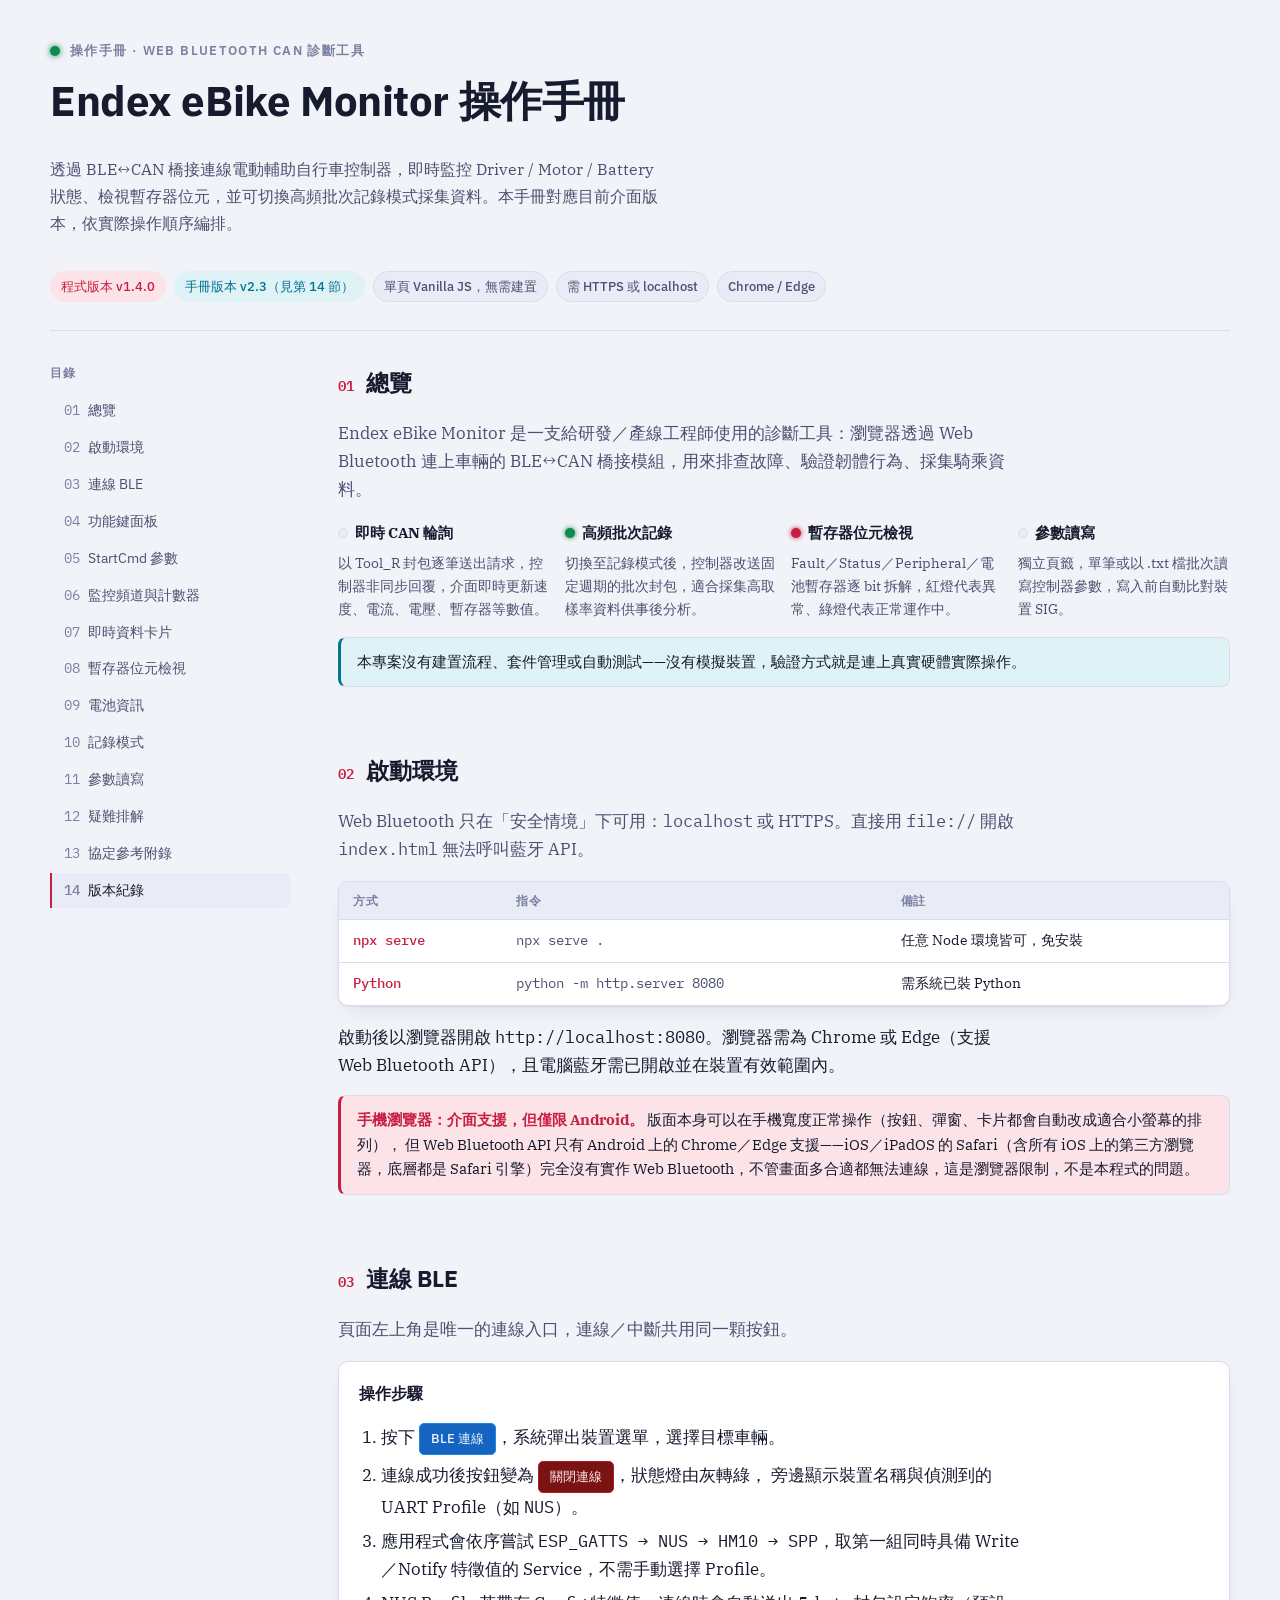
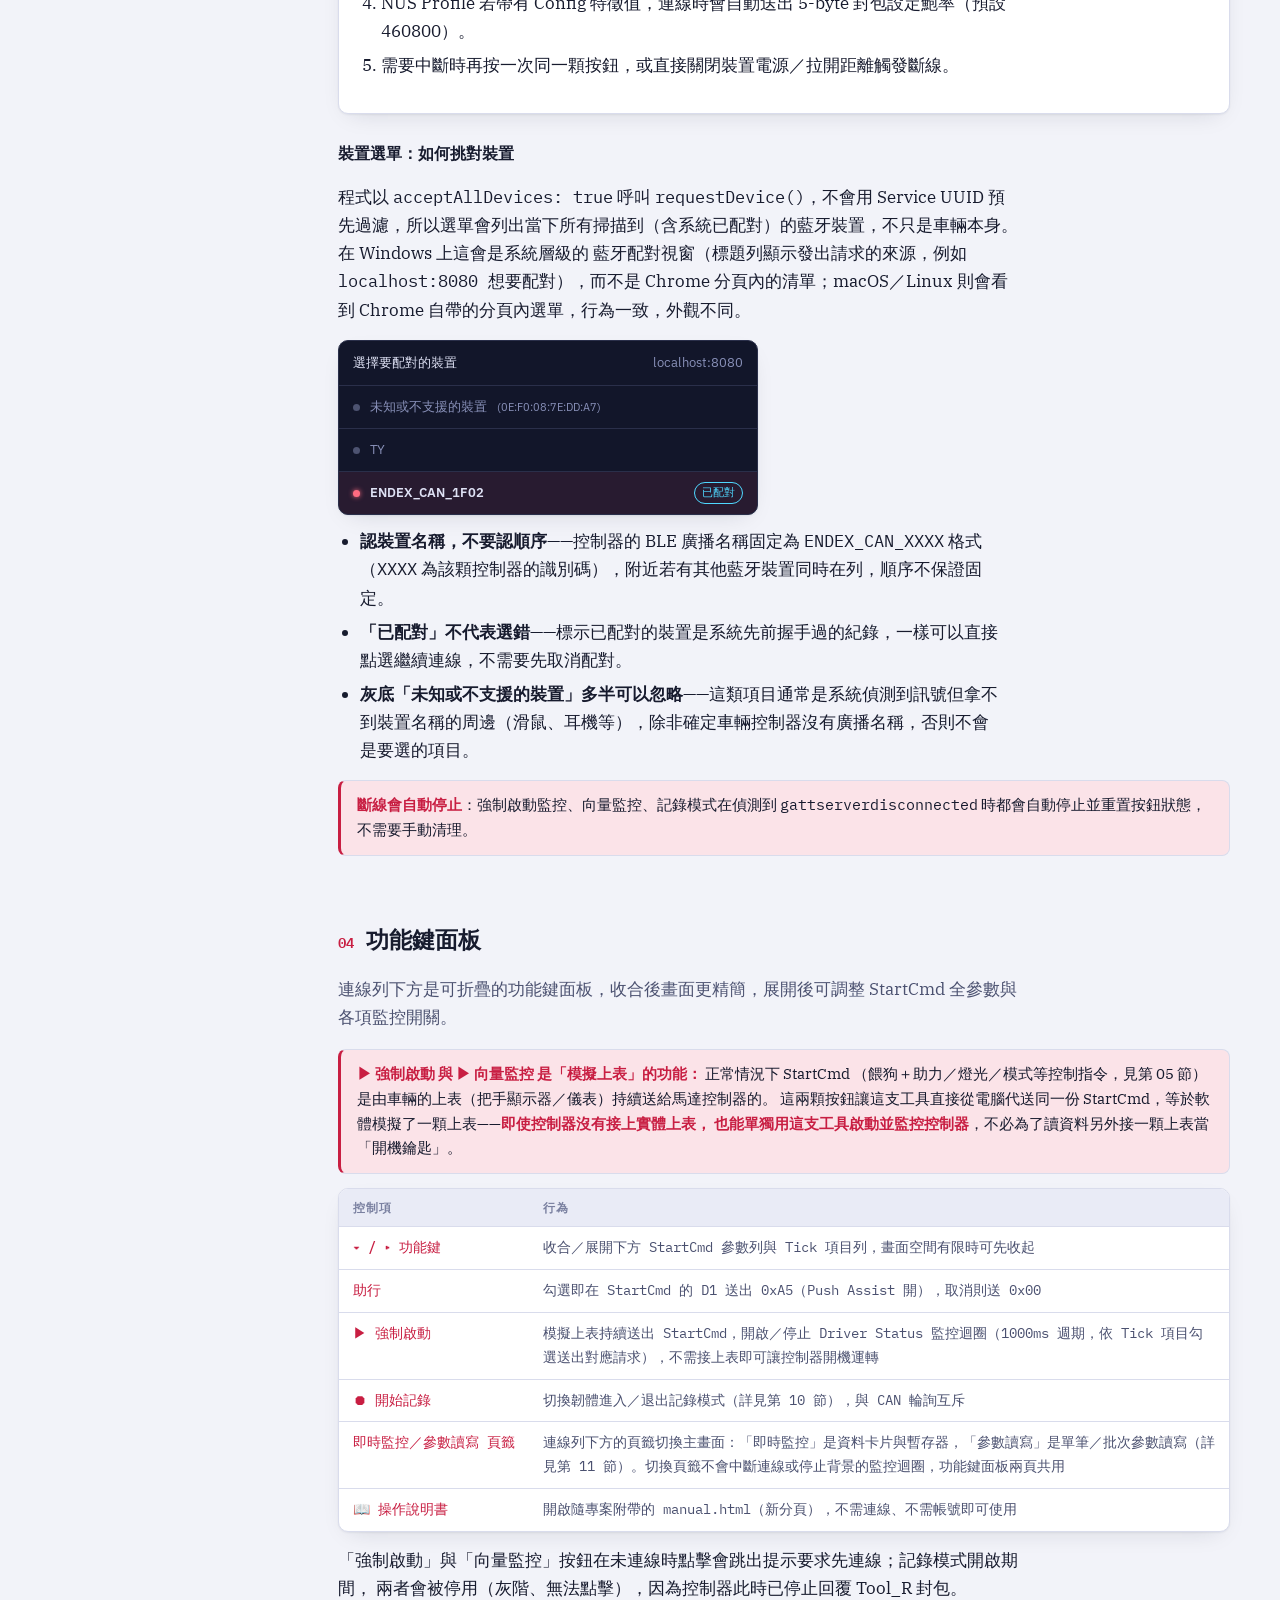
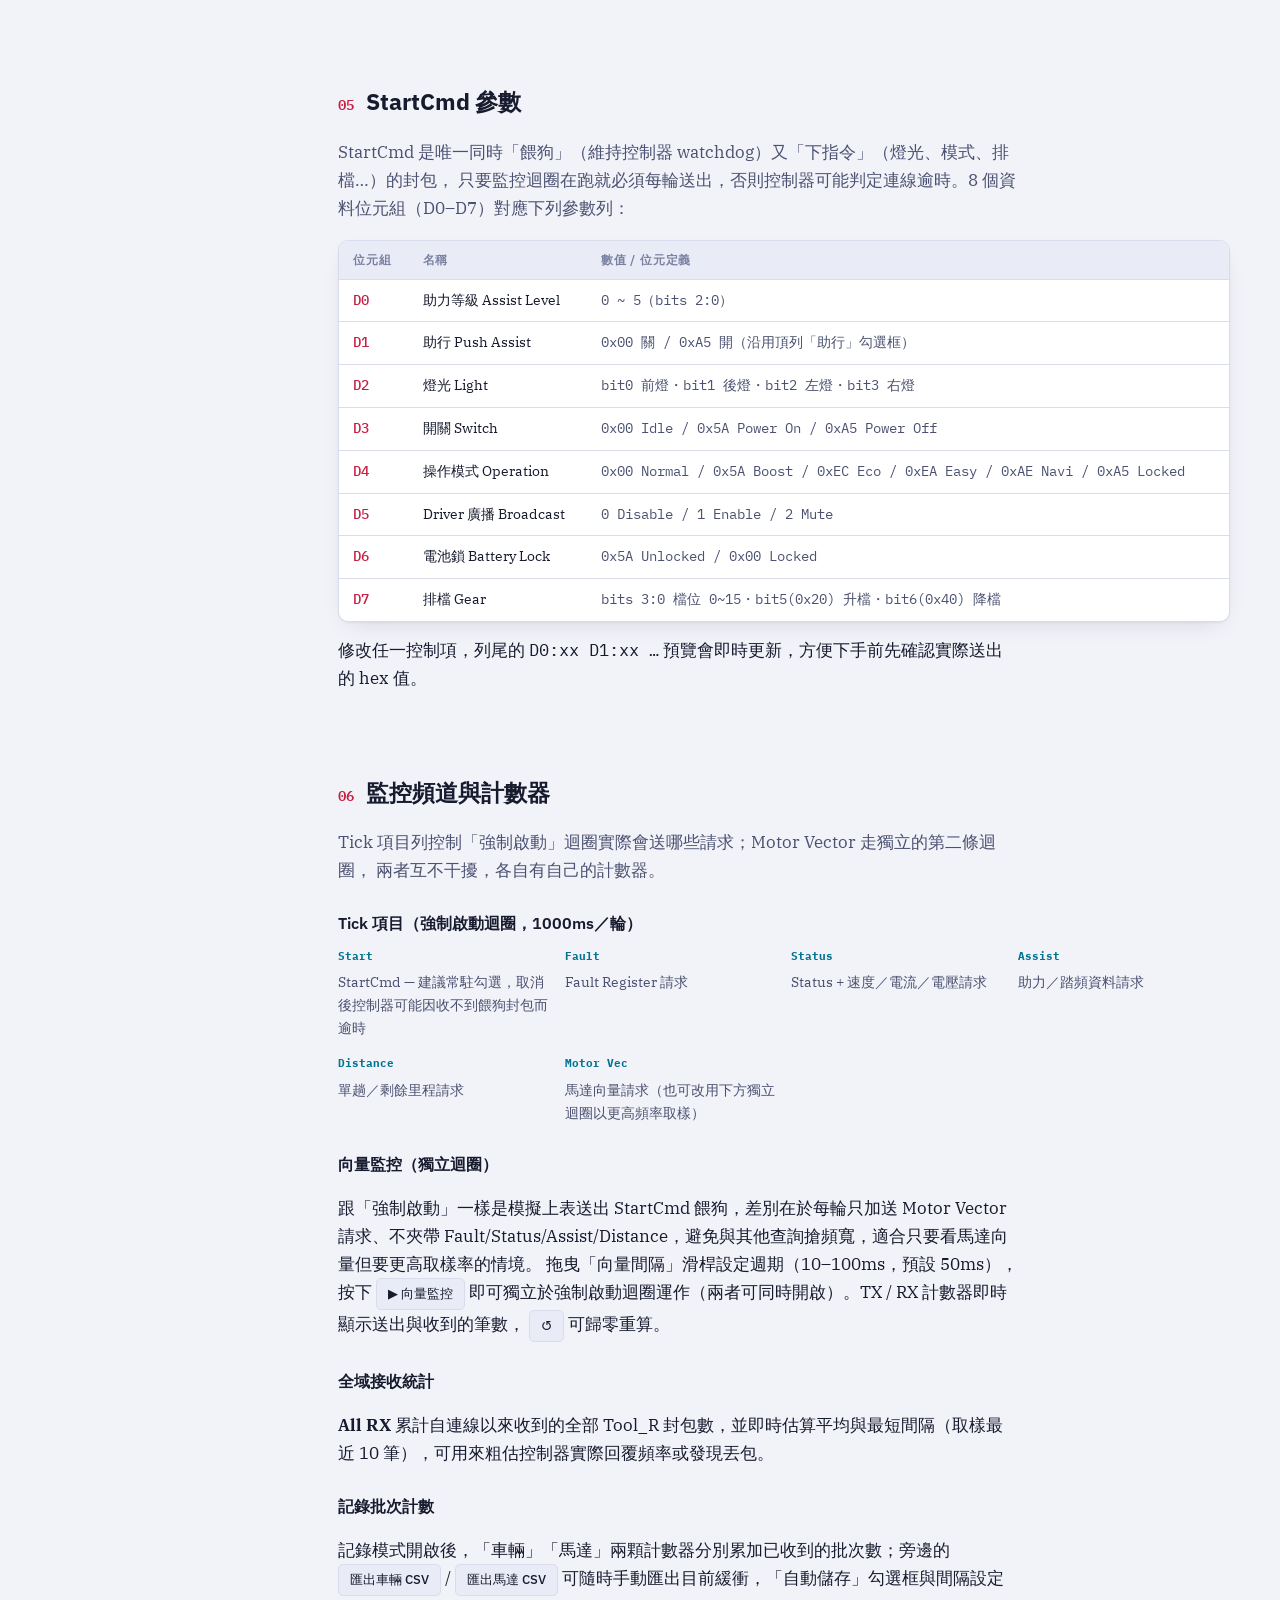
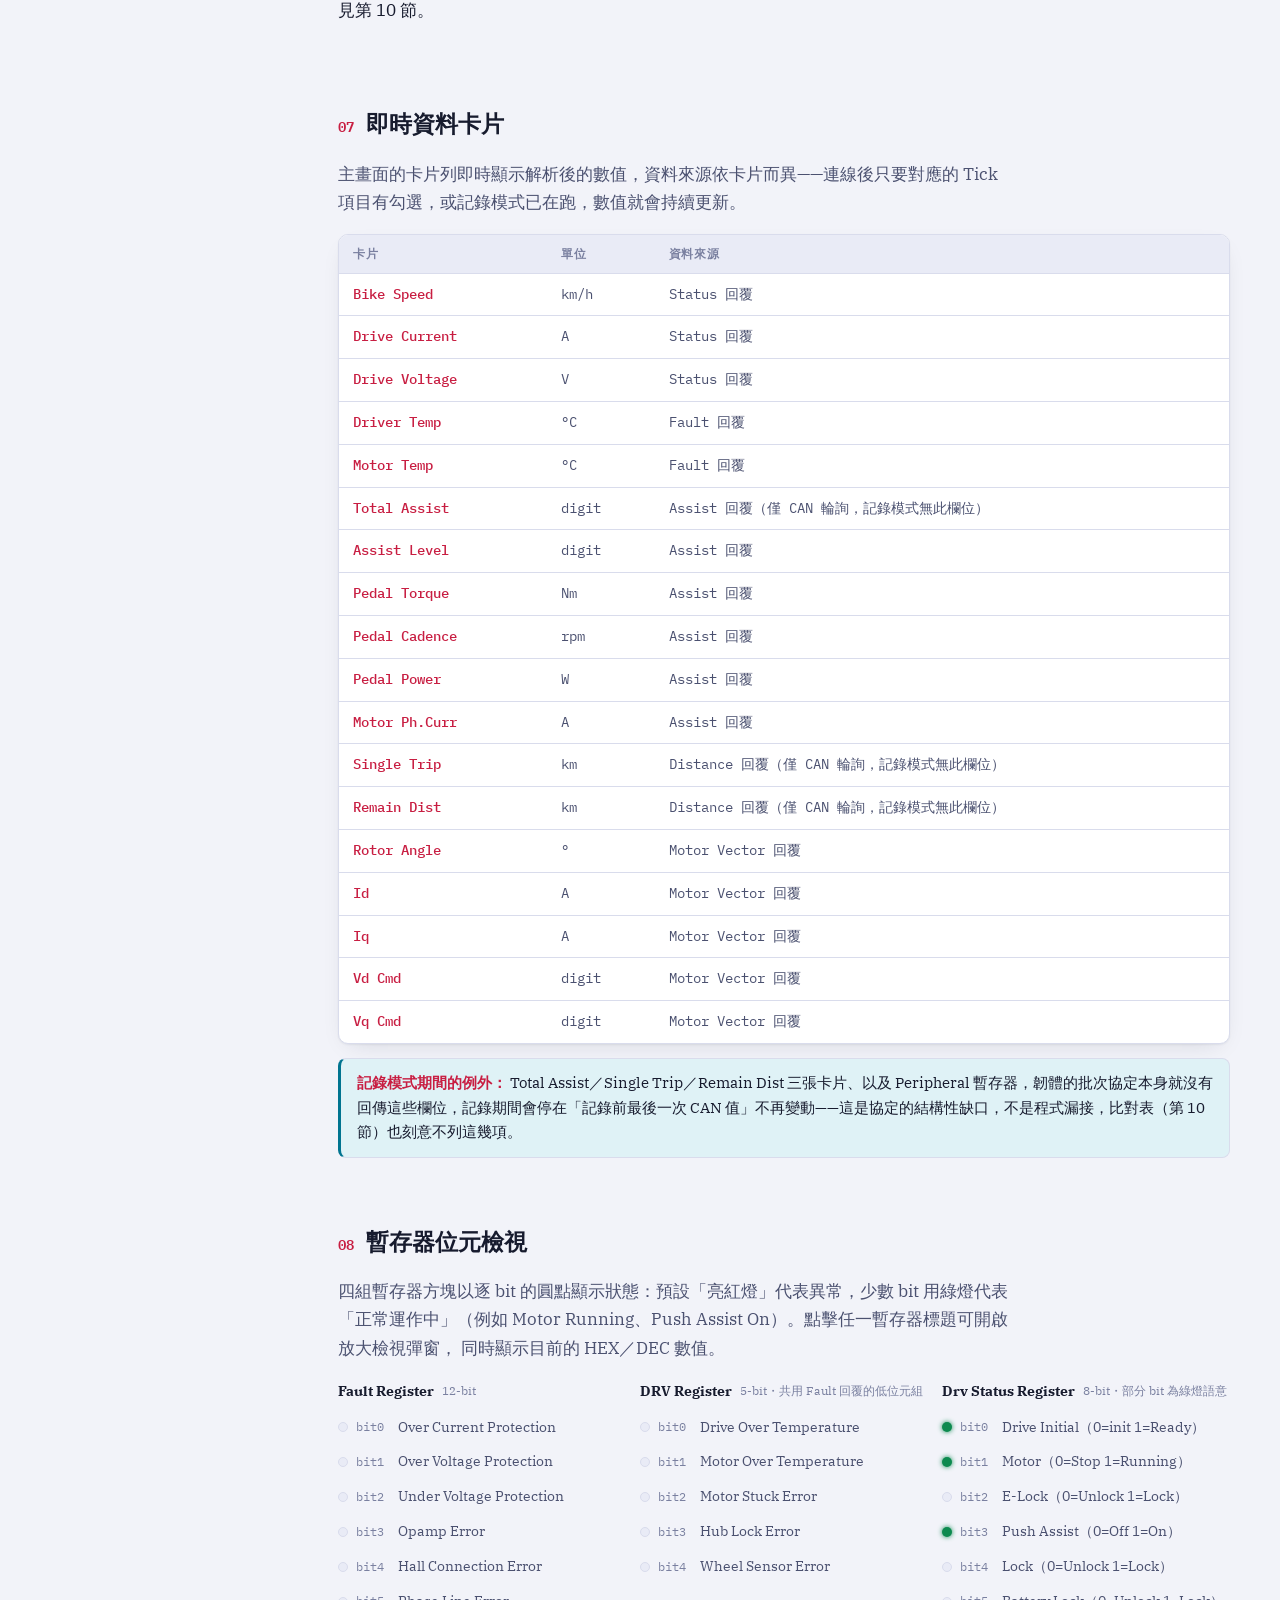
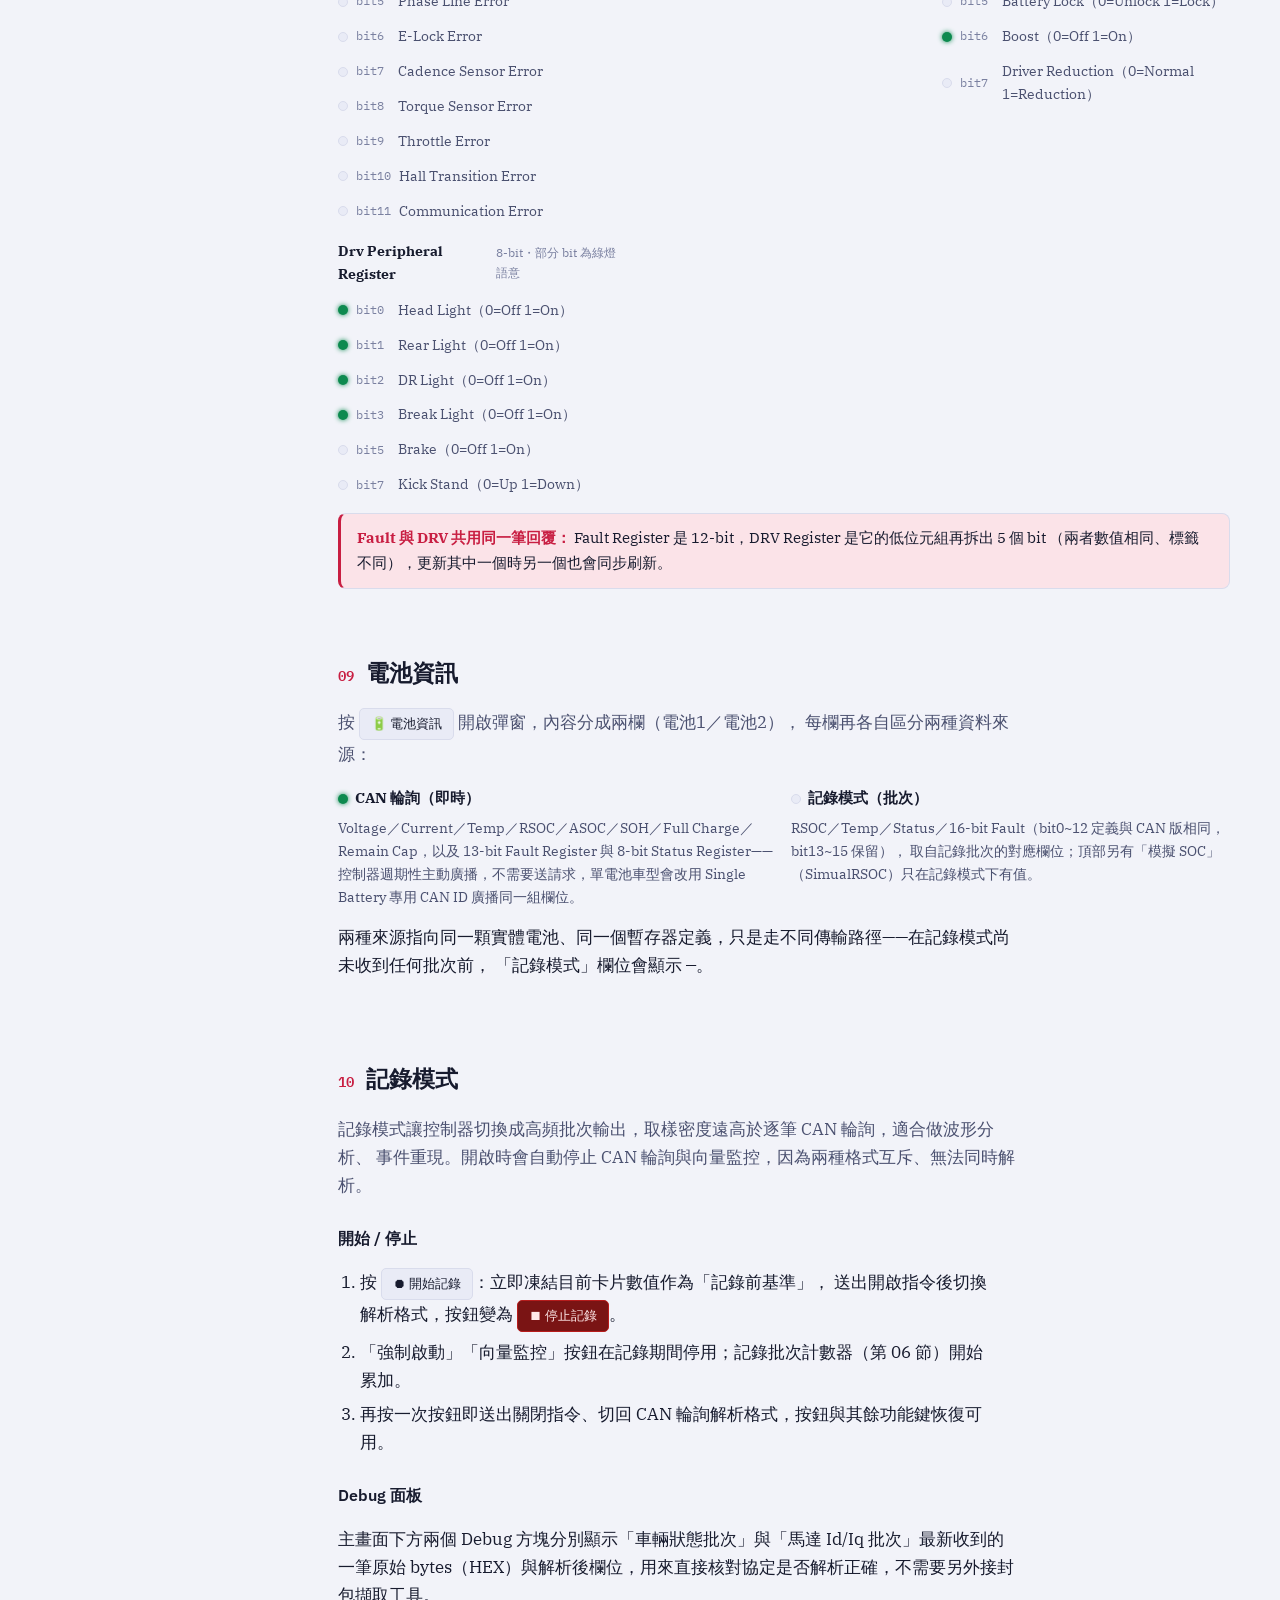
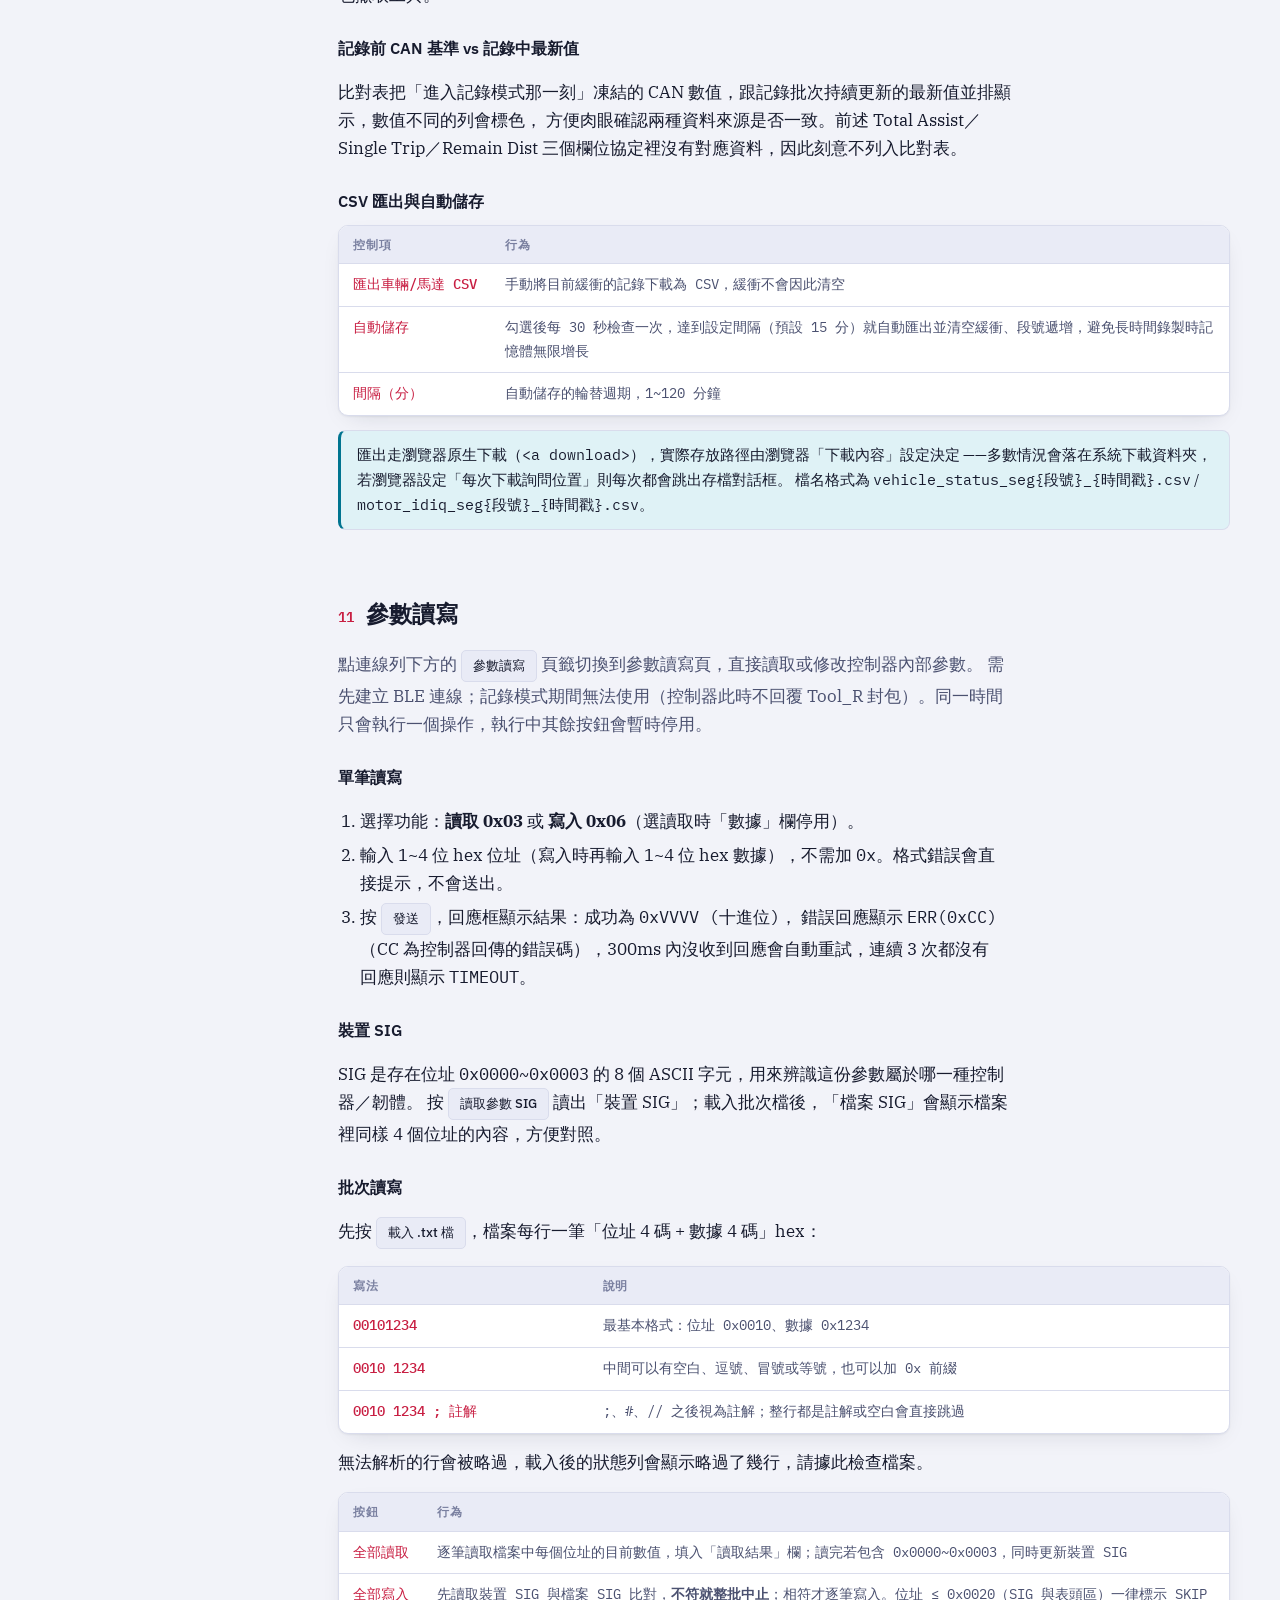
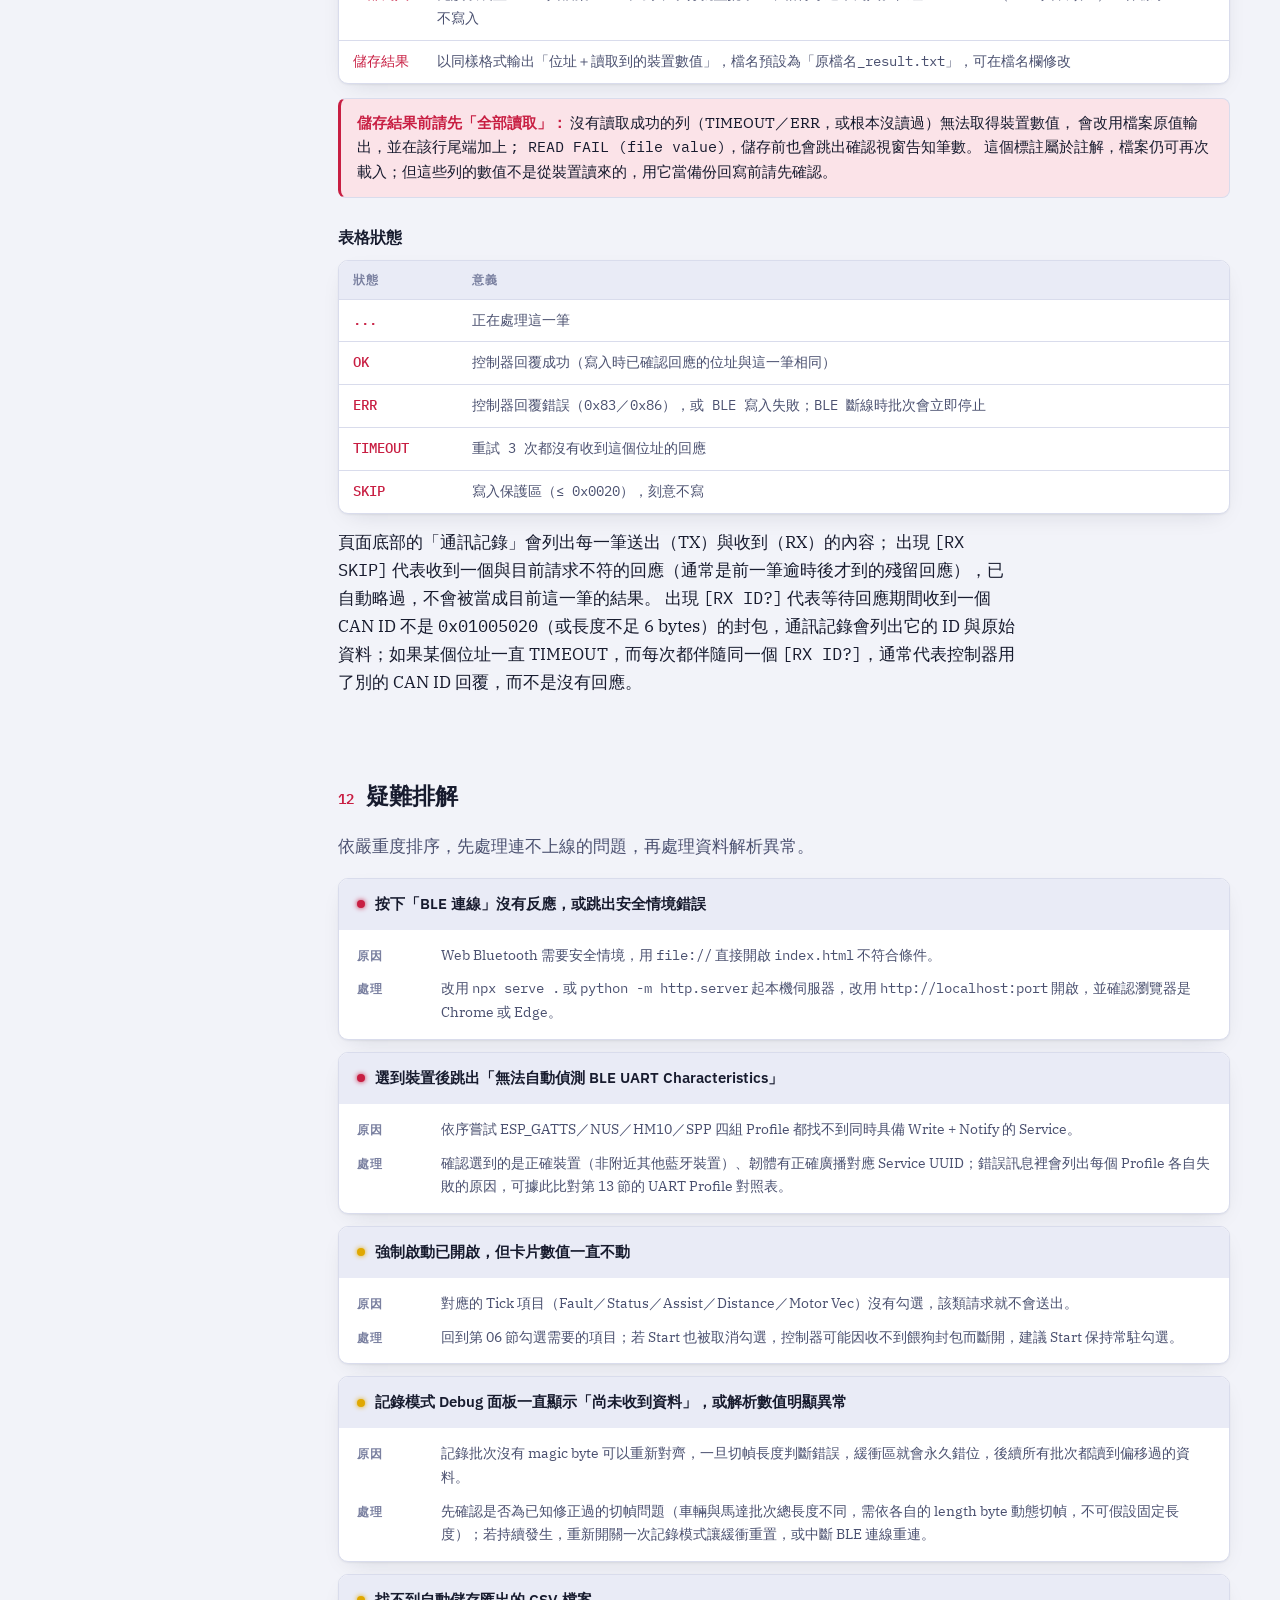
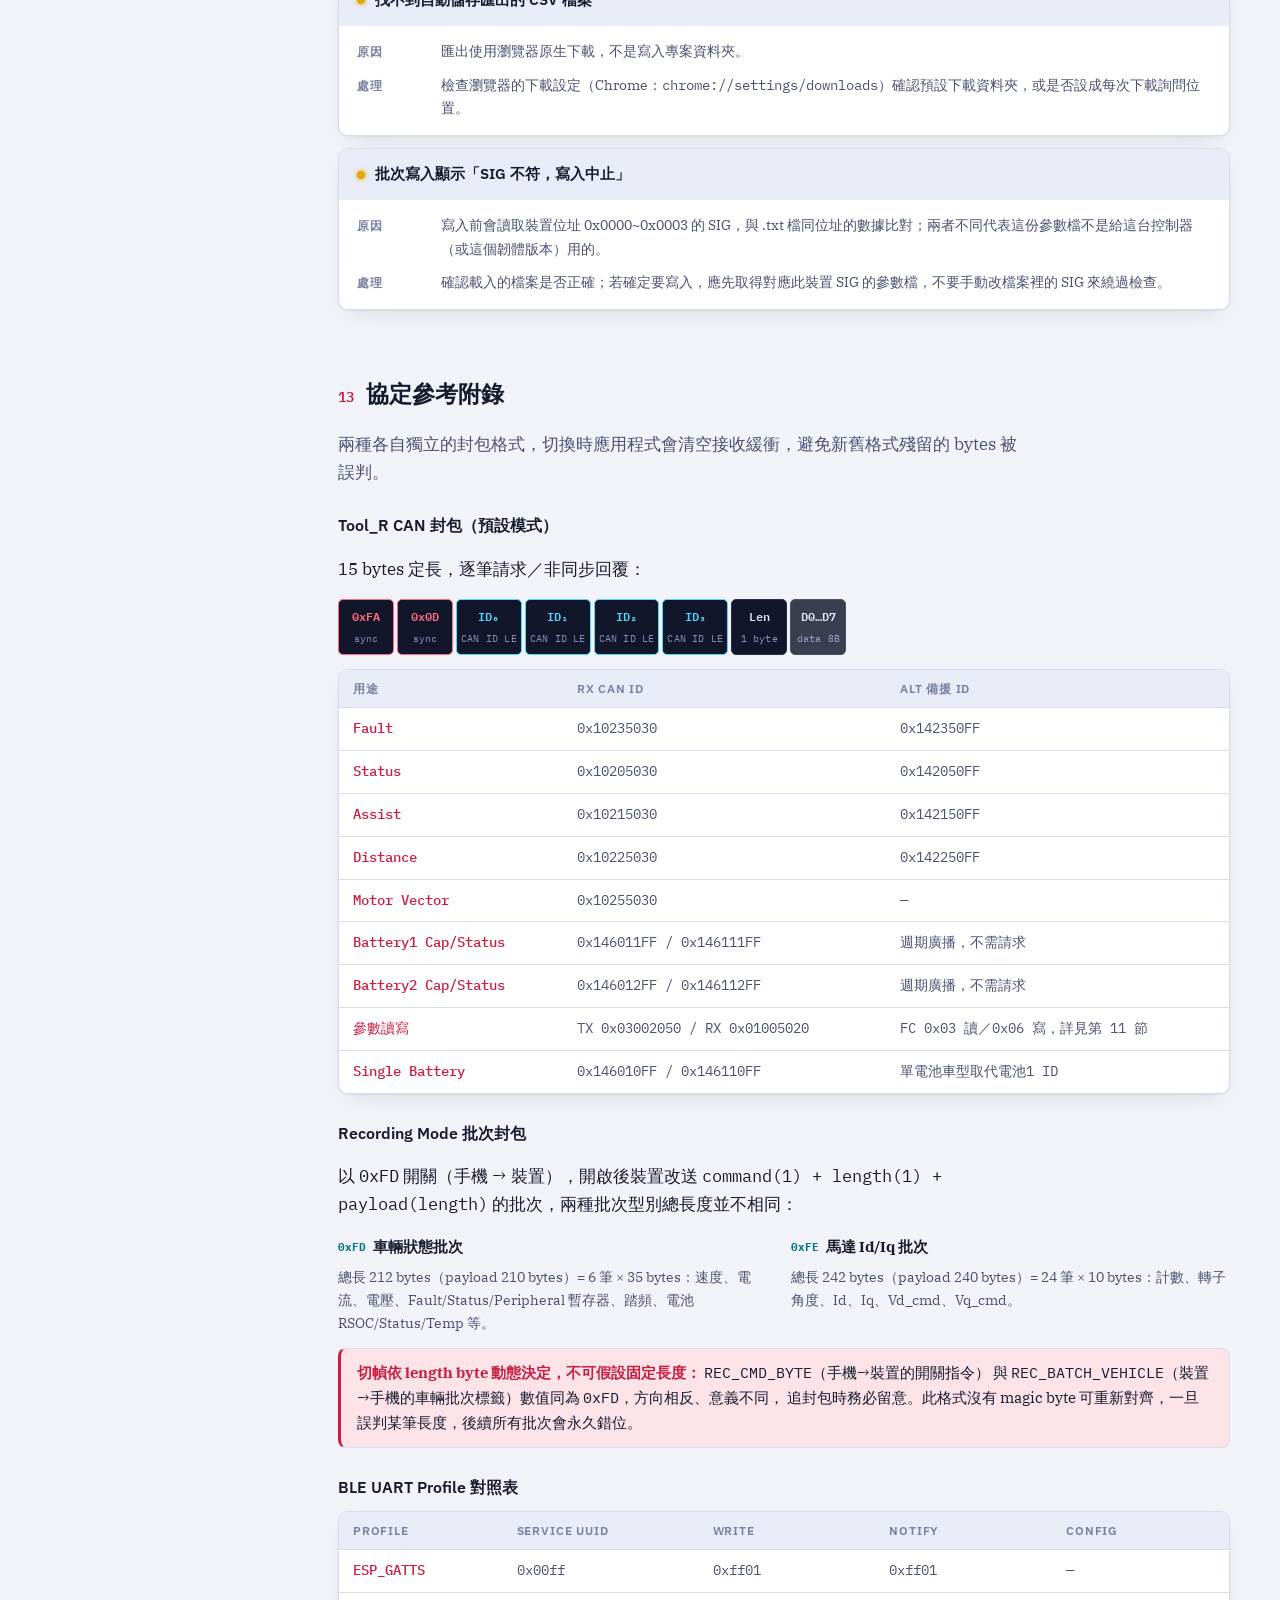
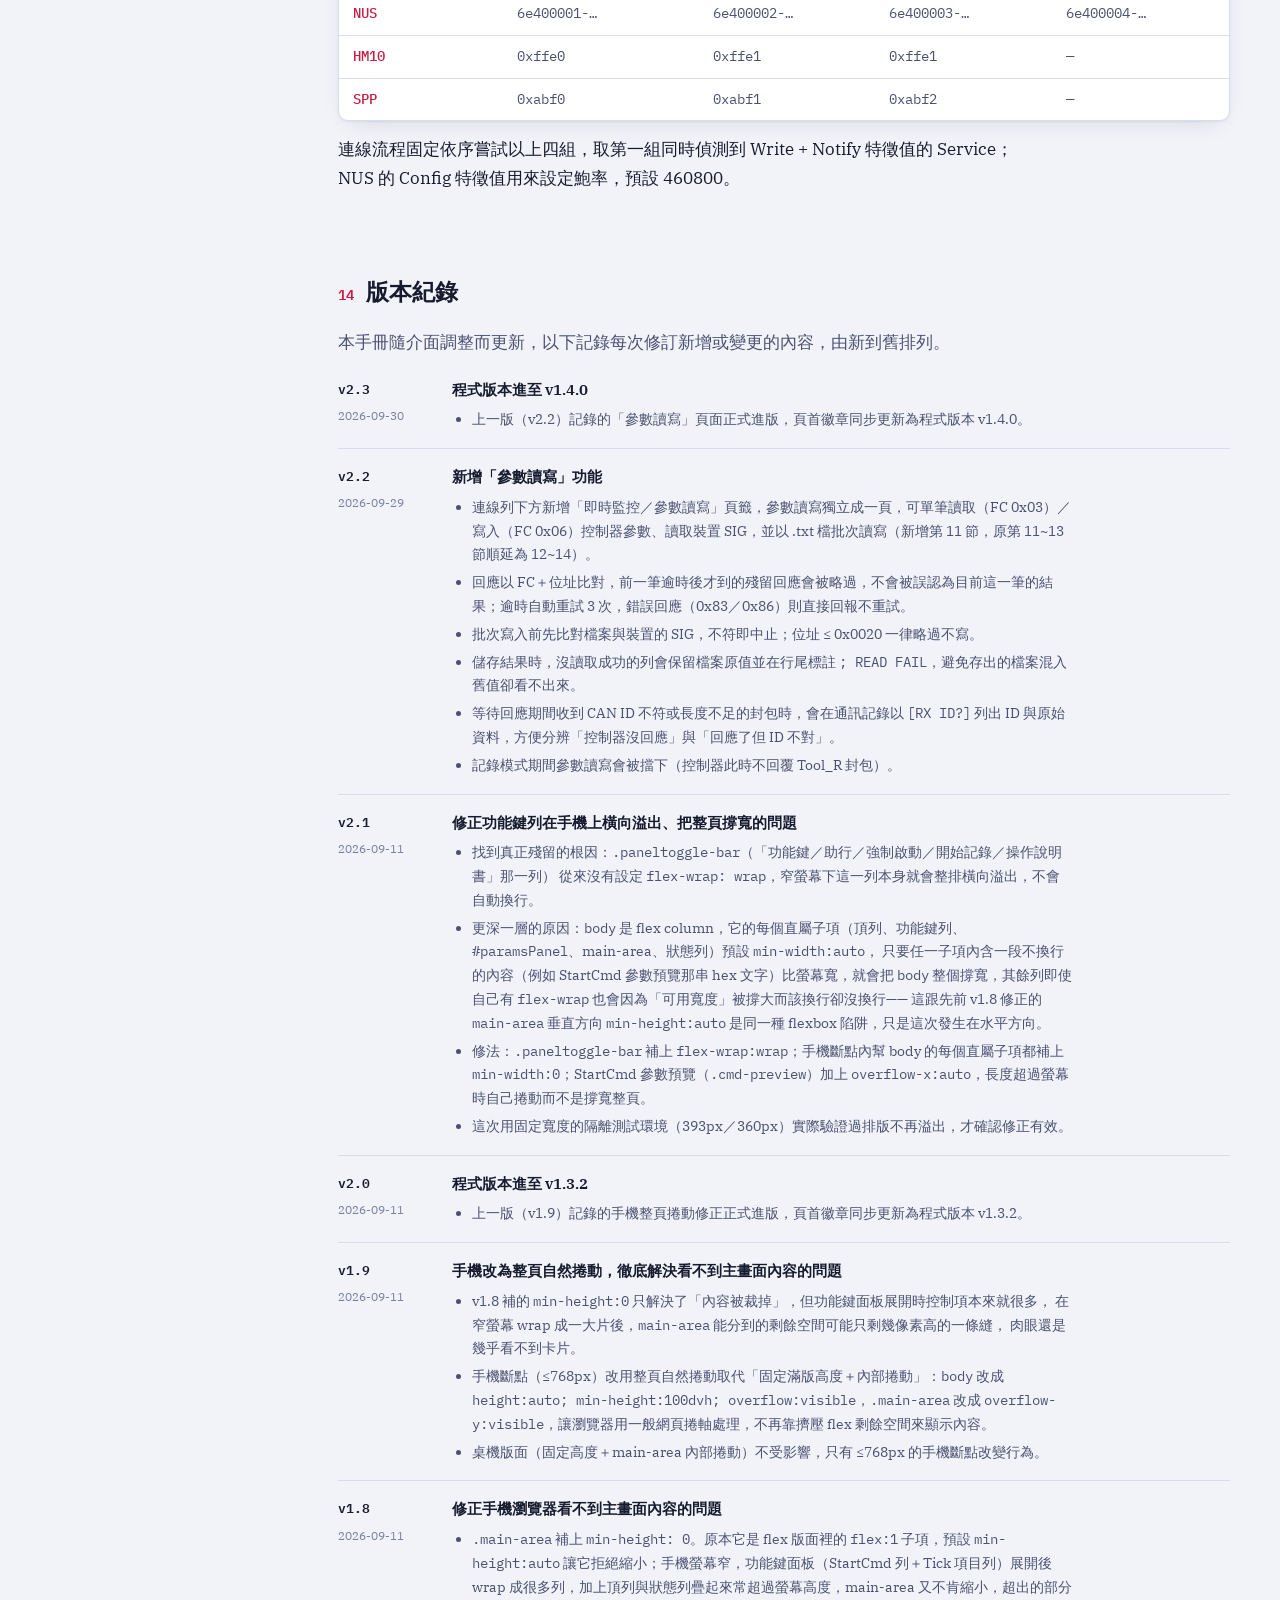
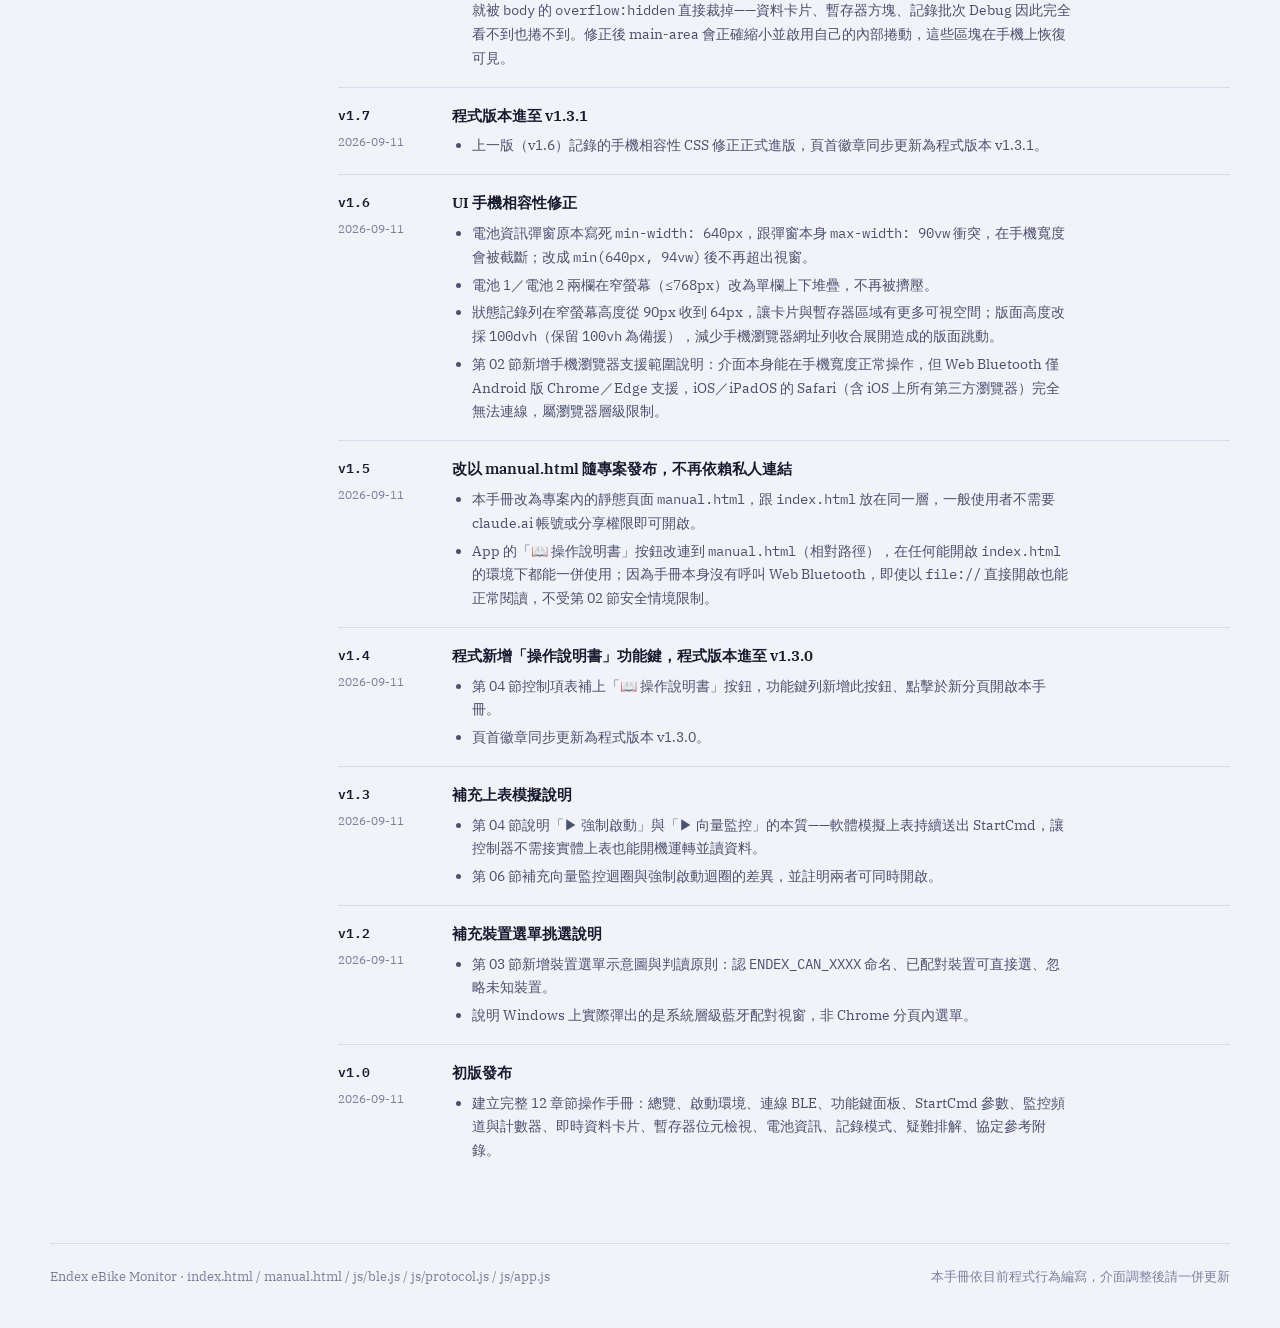
==== commit c02e88b7: "chore: 進版至 v1.4.0（新增參數讀寫頁面） Co-Authored-By: Claude Opus 5.5 <noreply@anthropic.com>" ====
--- a/manual.html
+++ b/manual.html
@@ -448,8 +448,8 @@
     <p class="subtitle">透過 BLE↔CAN 橋接連線電動輔助自行車控制器，即時監控 Driver / Motor / Battery
       狀態、檢視暫存器位元，並可切換高頻批次記錄模式採集資料。本手冊對應目前介面版本，依實際操作順序編排。</p>
     <div class="meta-row">
-      <span class="pill accent">程式版本 v1.3.2</span>
-      <span class="pill cyan">手冊版本 v2.2（見第 14 節）</span>
+      <span class="pill accent">程式版本 v1.4.0</span>
+      <span class="pill cyan">手冊版本 v2.3（見第 14 節）</span>
       <span class="pill">單頁 Vanilla JS，無需建置</span>
       <span class="pill">需 HTTPS 或 localhost</span>
       <span class="pill">Chrome / Edge</span>
@@ -1038,6 +1038,15 @@
         <p class="sec-desc">本手冊隨介面調整而更新，以下記錄每次修訂新增或變更的內容，由新到舊排列。</p>
         <div class="changelog">
           <div class="change-entry">
+            <div class="change-meta"><span class="change-ver">v2.3</span><span class="change-date">2026-09-30</span></div>
+            <div class="change-body">
+              <h4>程式版本進至 v1.4.0</h4>
+              <ul>
+                <li>上一版（v2.2）記錄的「參數讀寫」頁面正式進版，頁首徽章同步更新為程式版本 v1.4.0。</li>
+              </ul>
+            </div>
+          </div>
+          <div class="change-entry">
             <div class="change-meta"><span class="change-ver">v2.2</span><span class="change-date">2026-09-29</span></div>
             <div class="change-body">
               <h4>新增「參數讀寫」功能</h4>
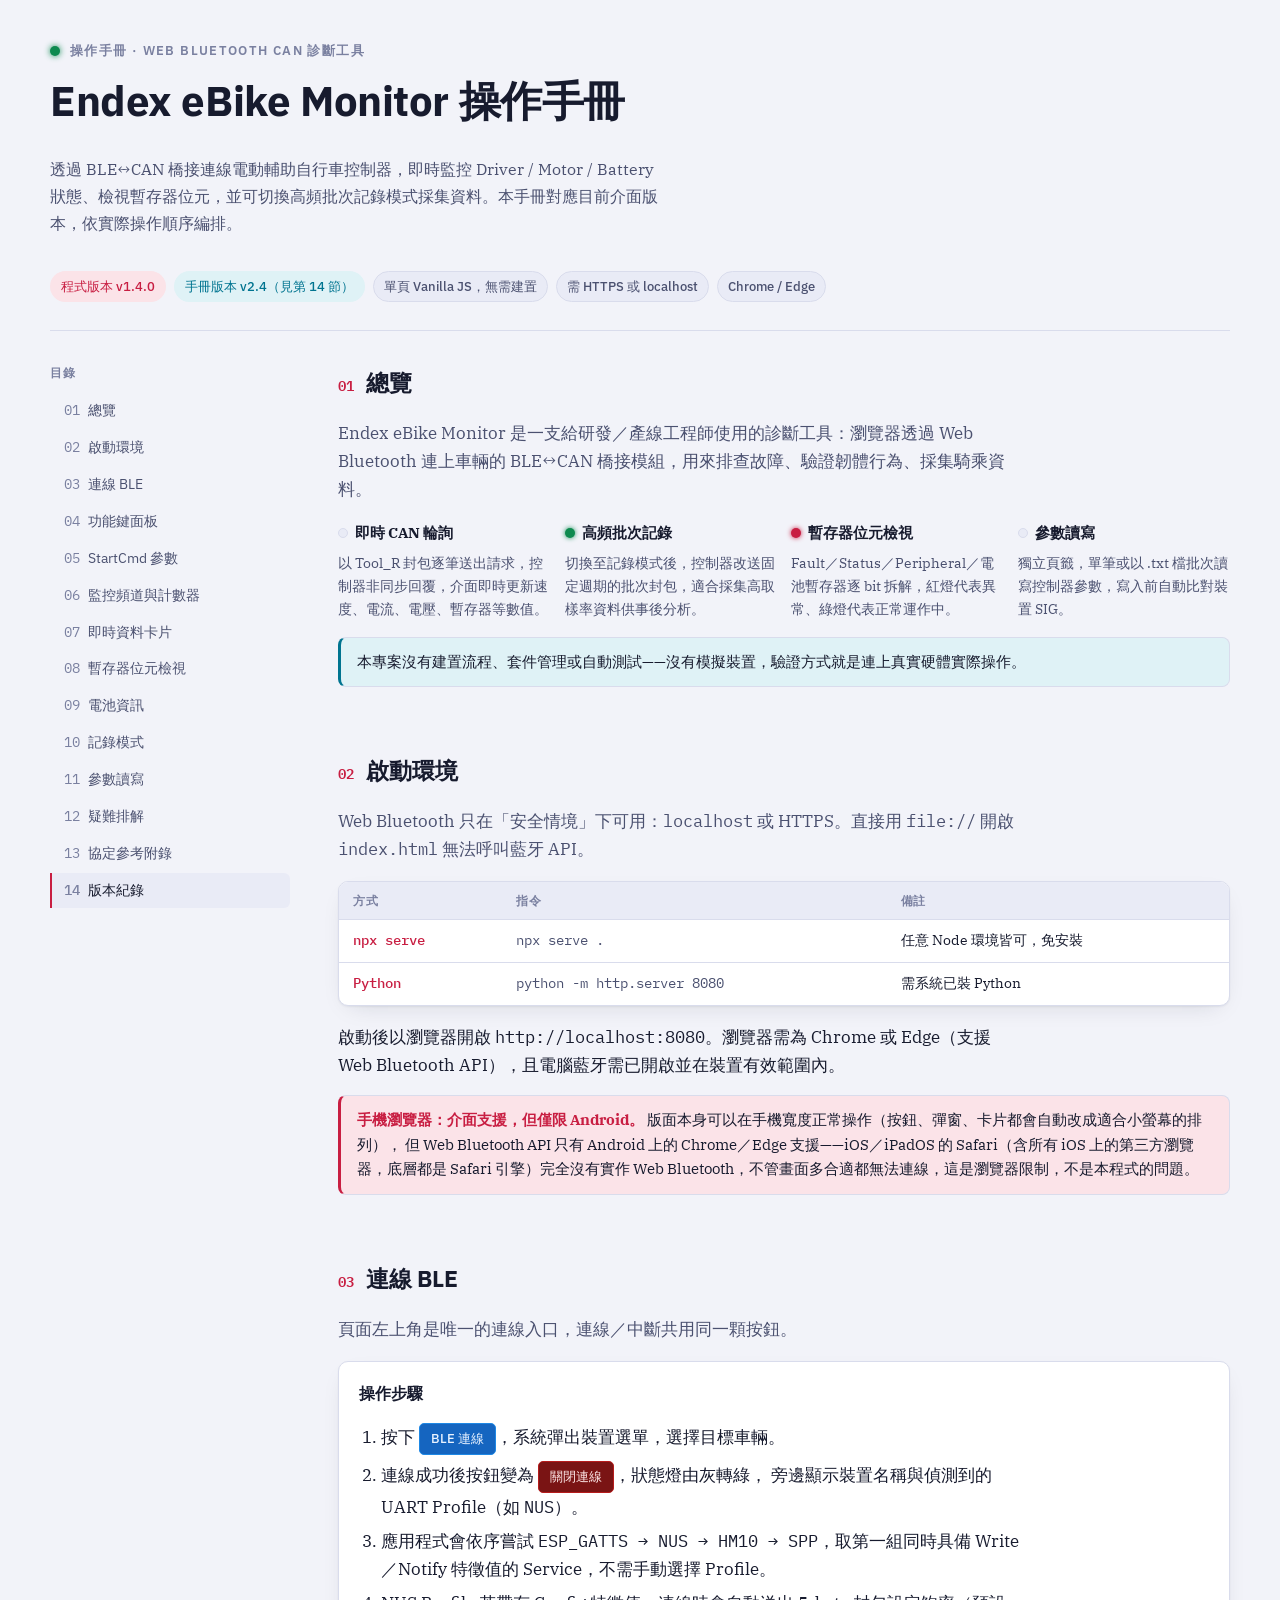
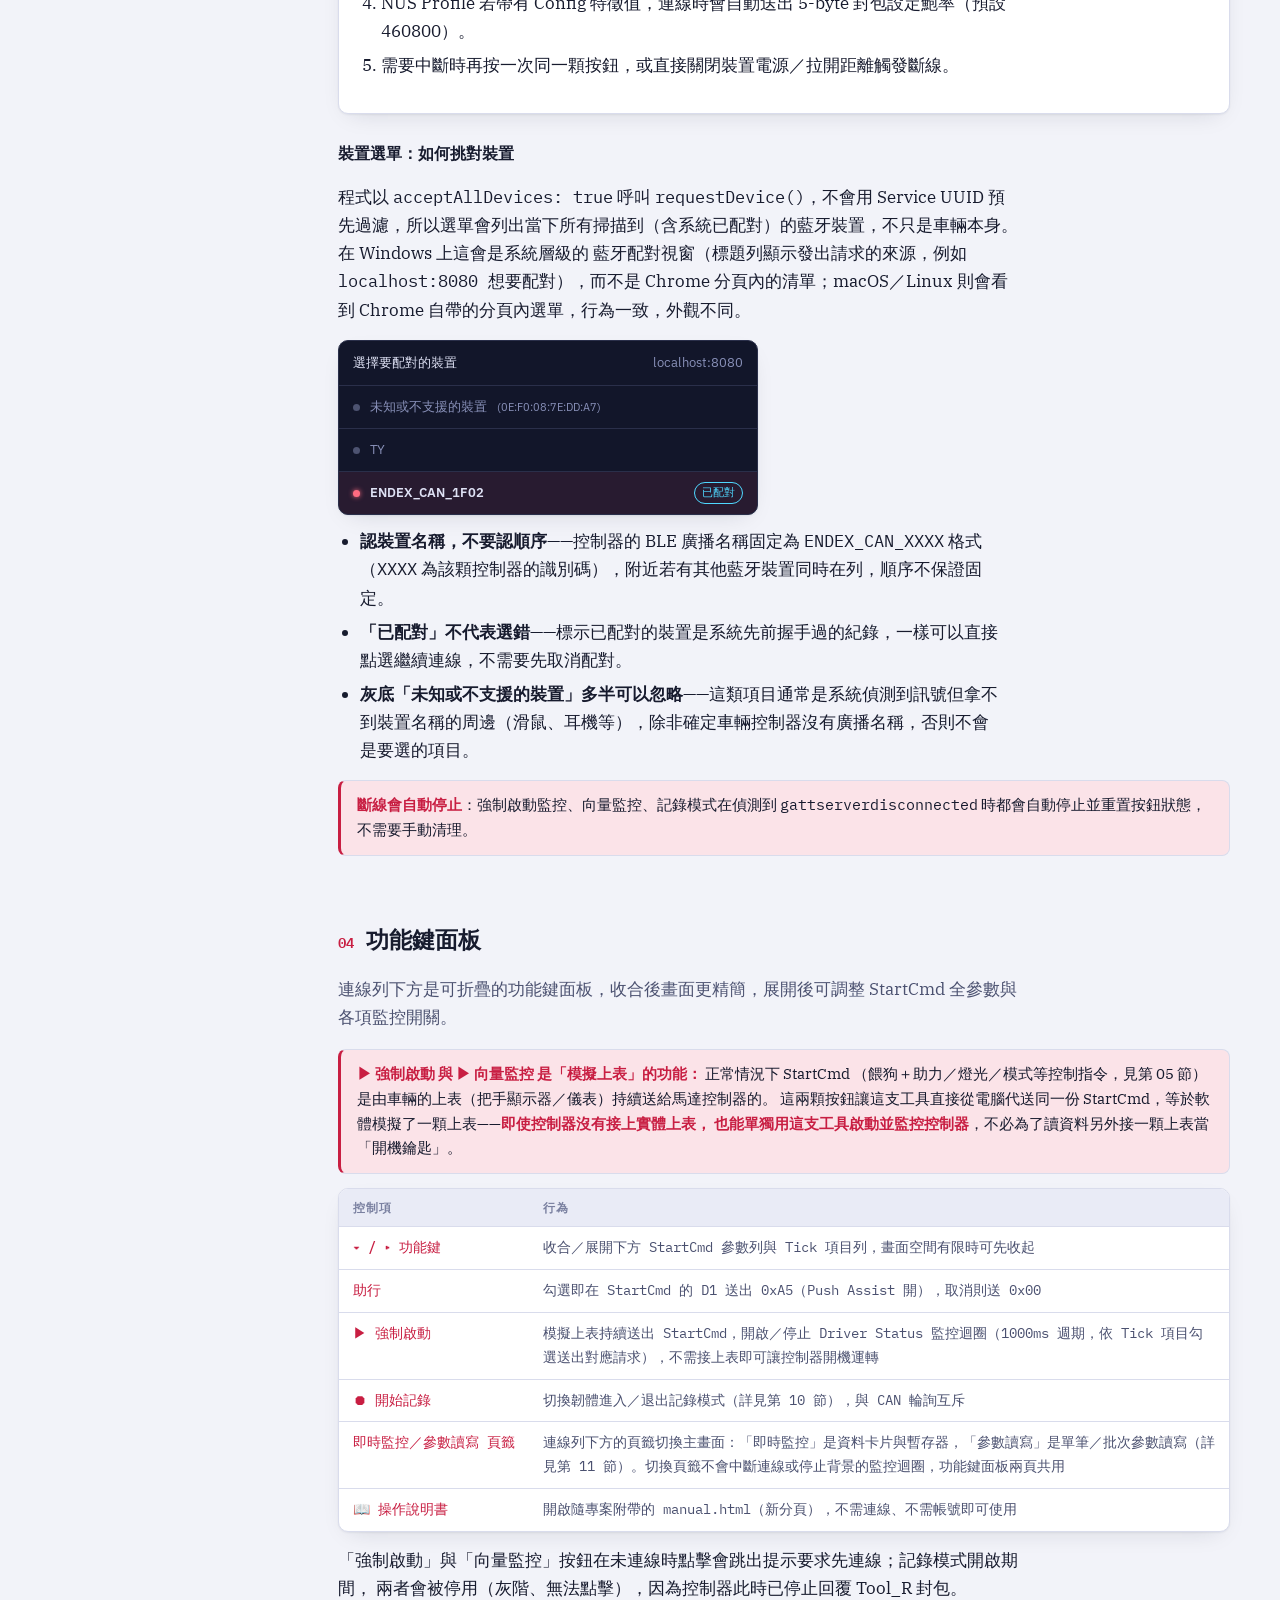
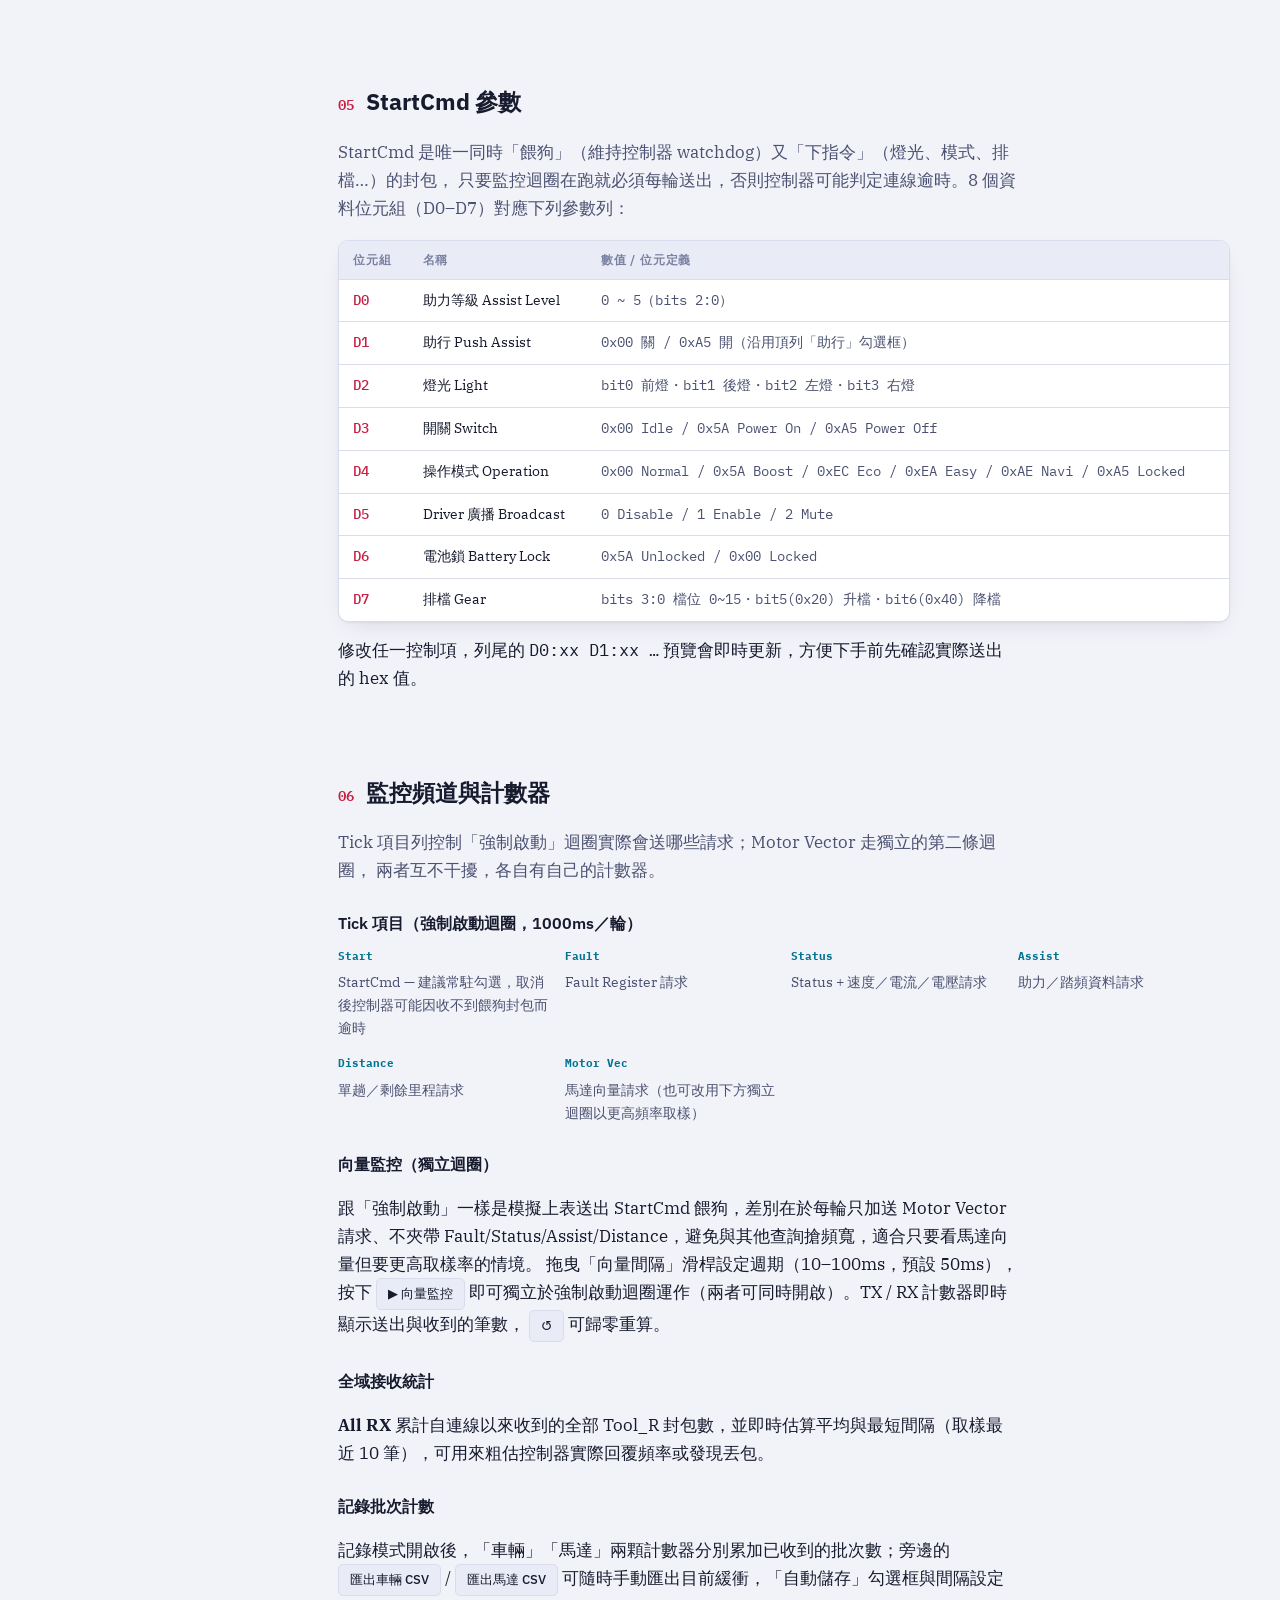
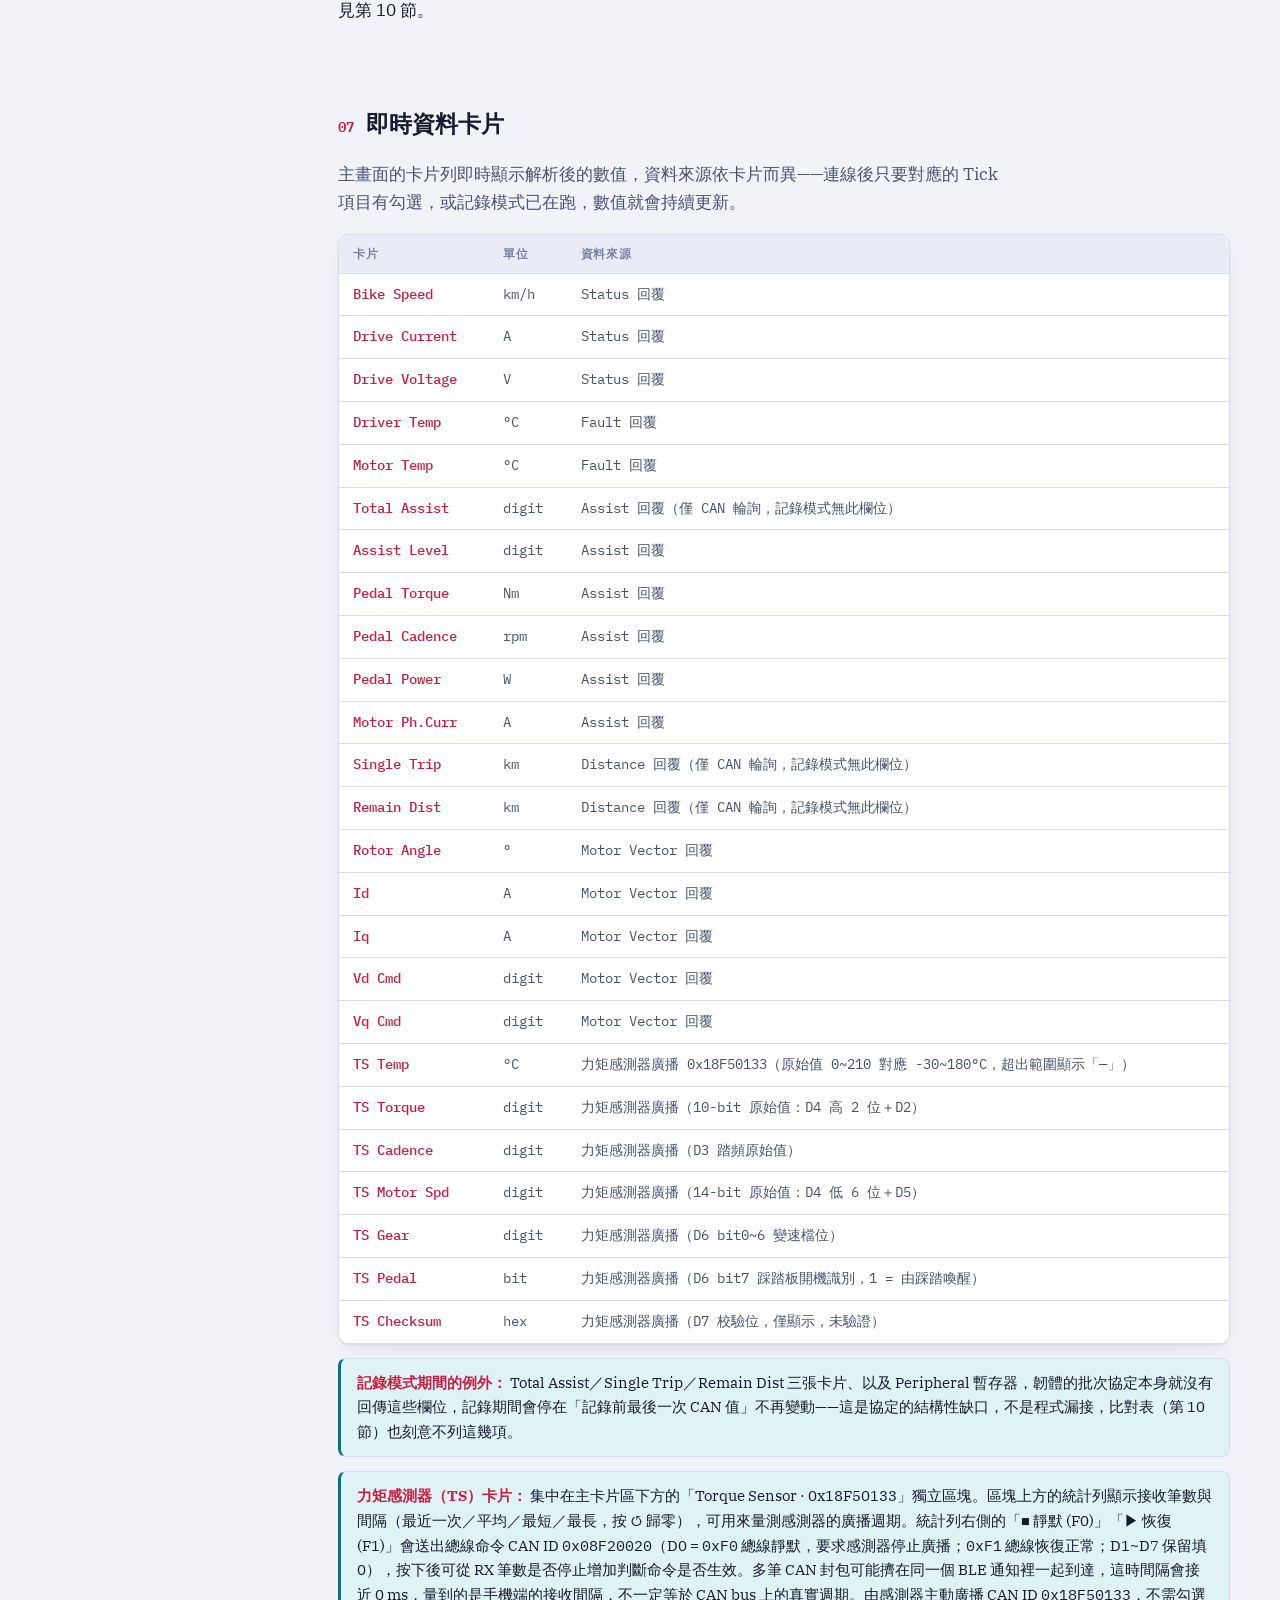
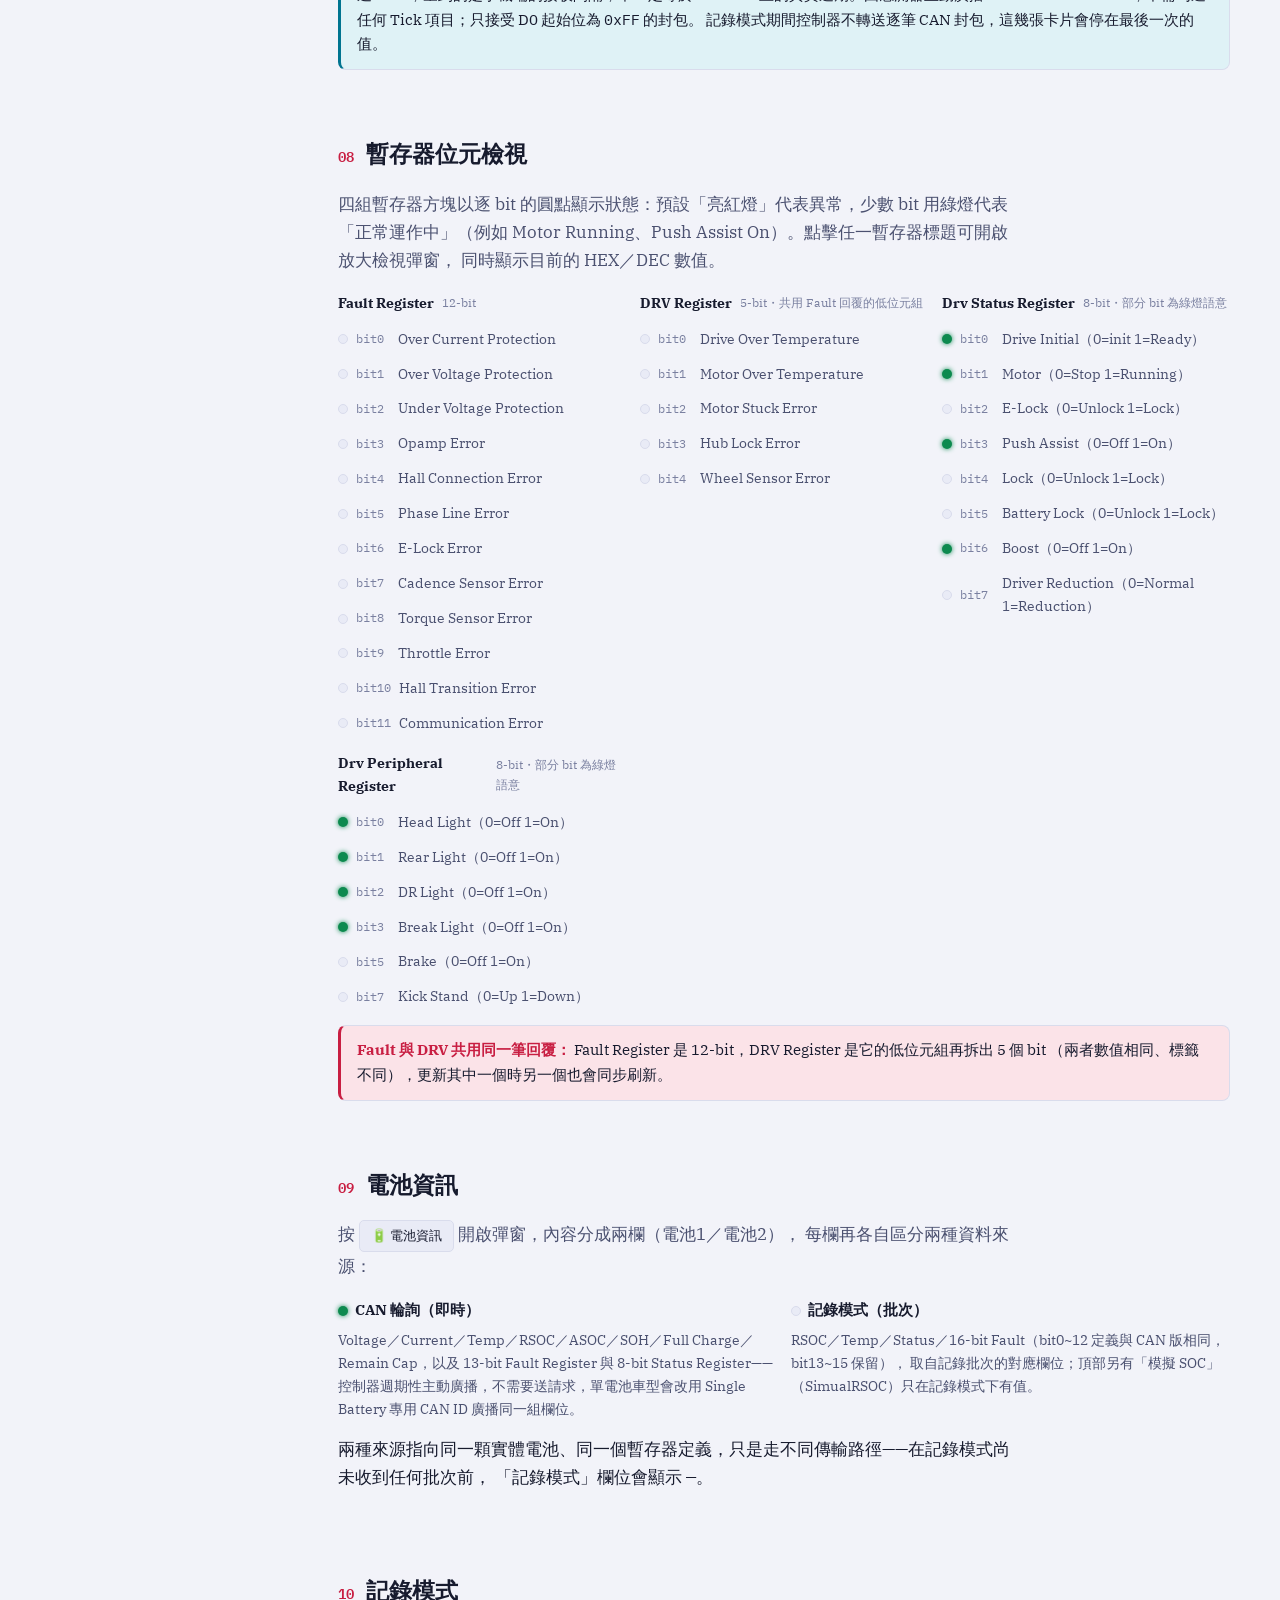
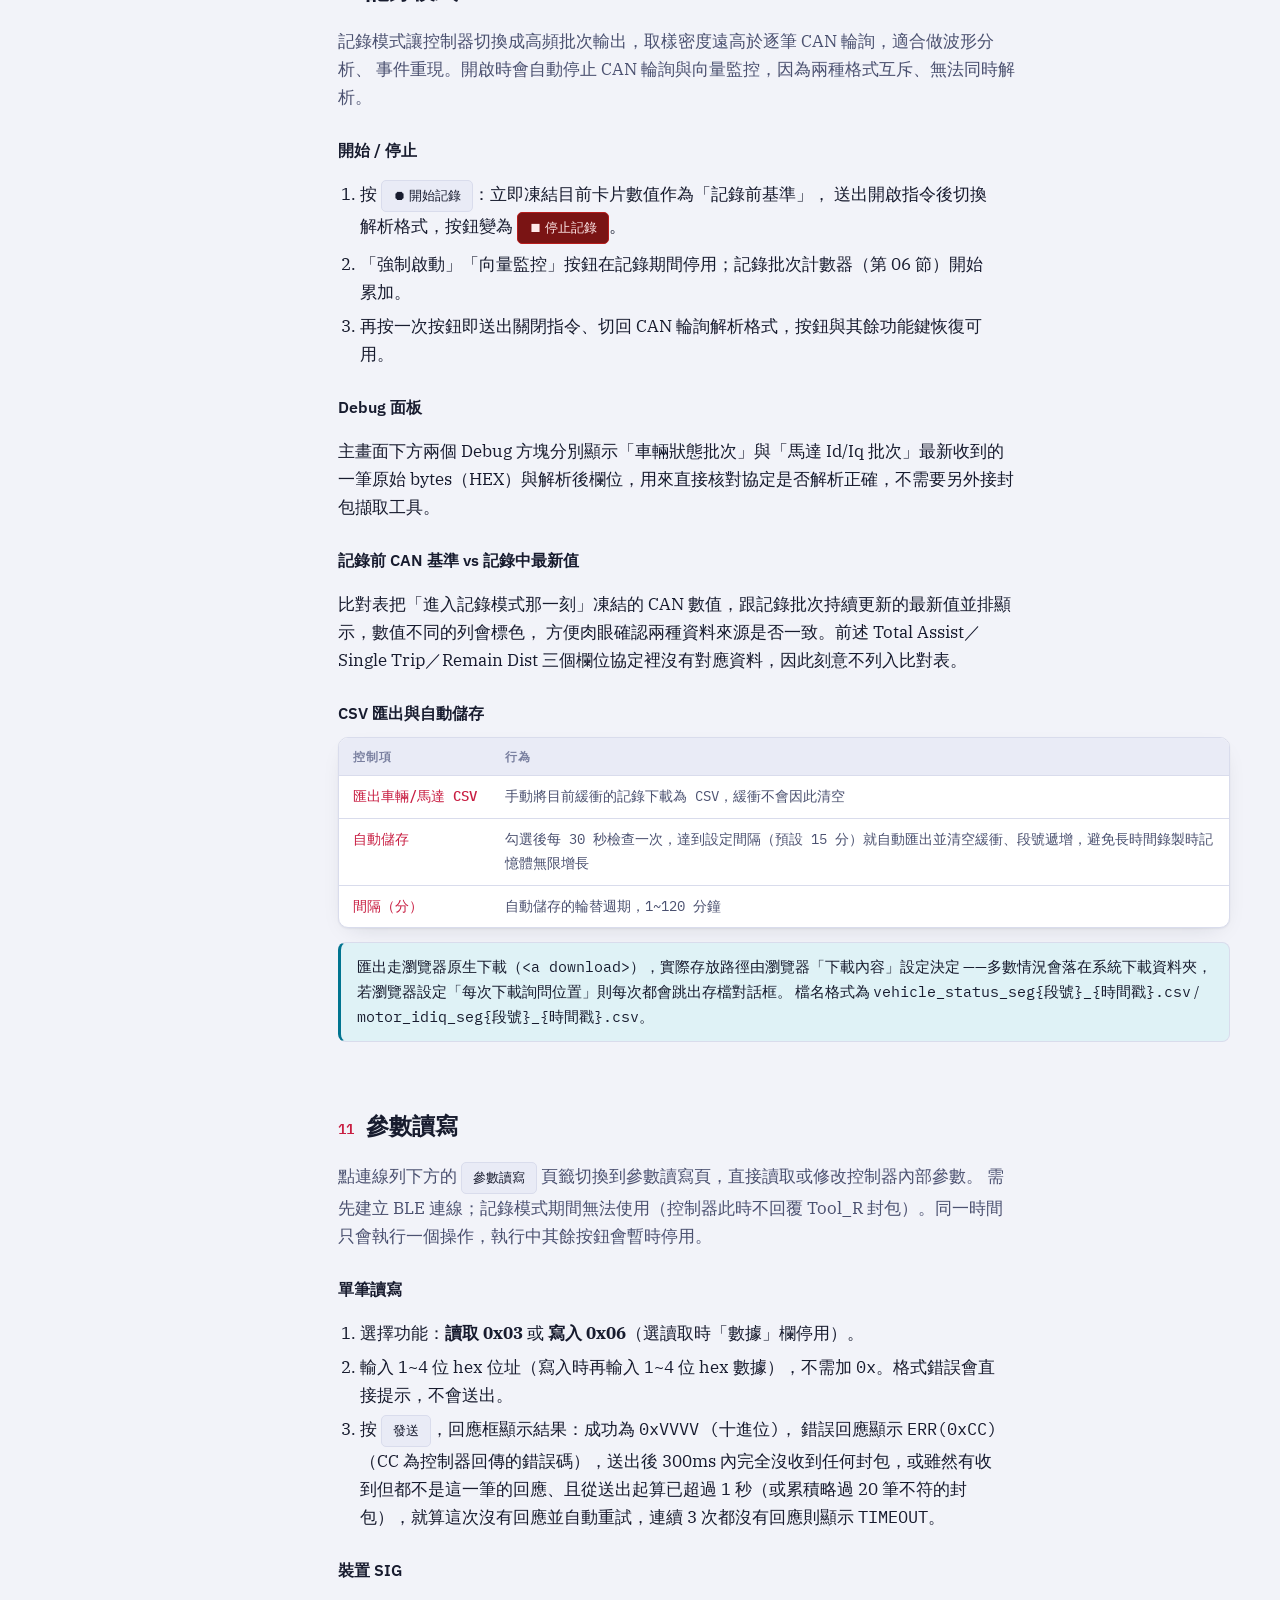
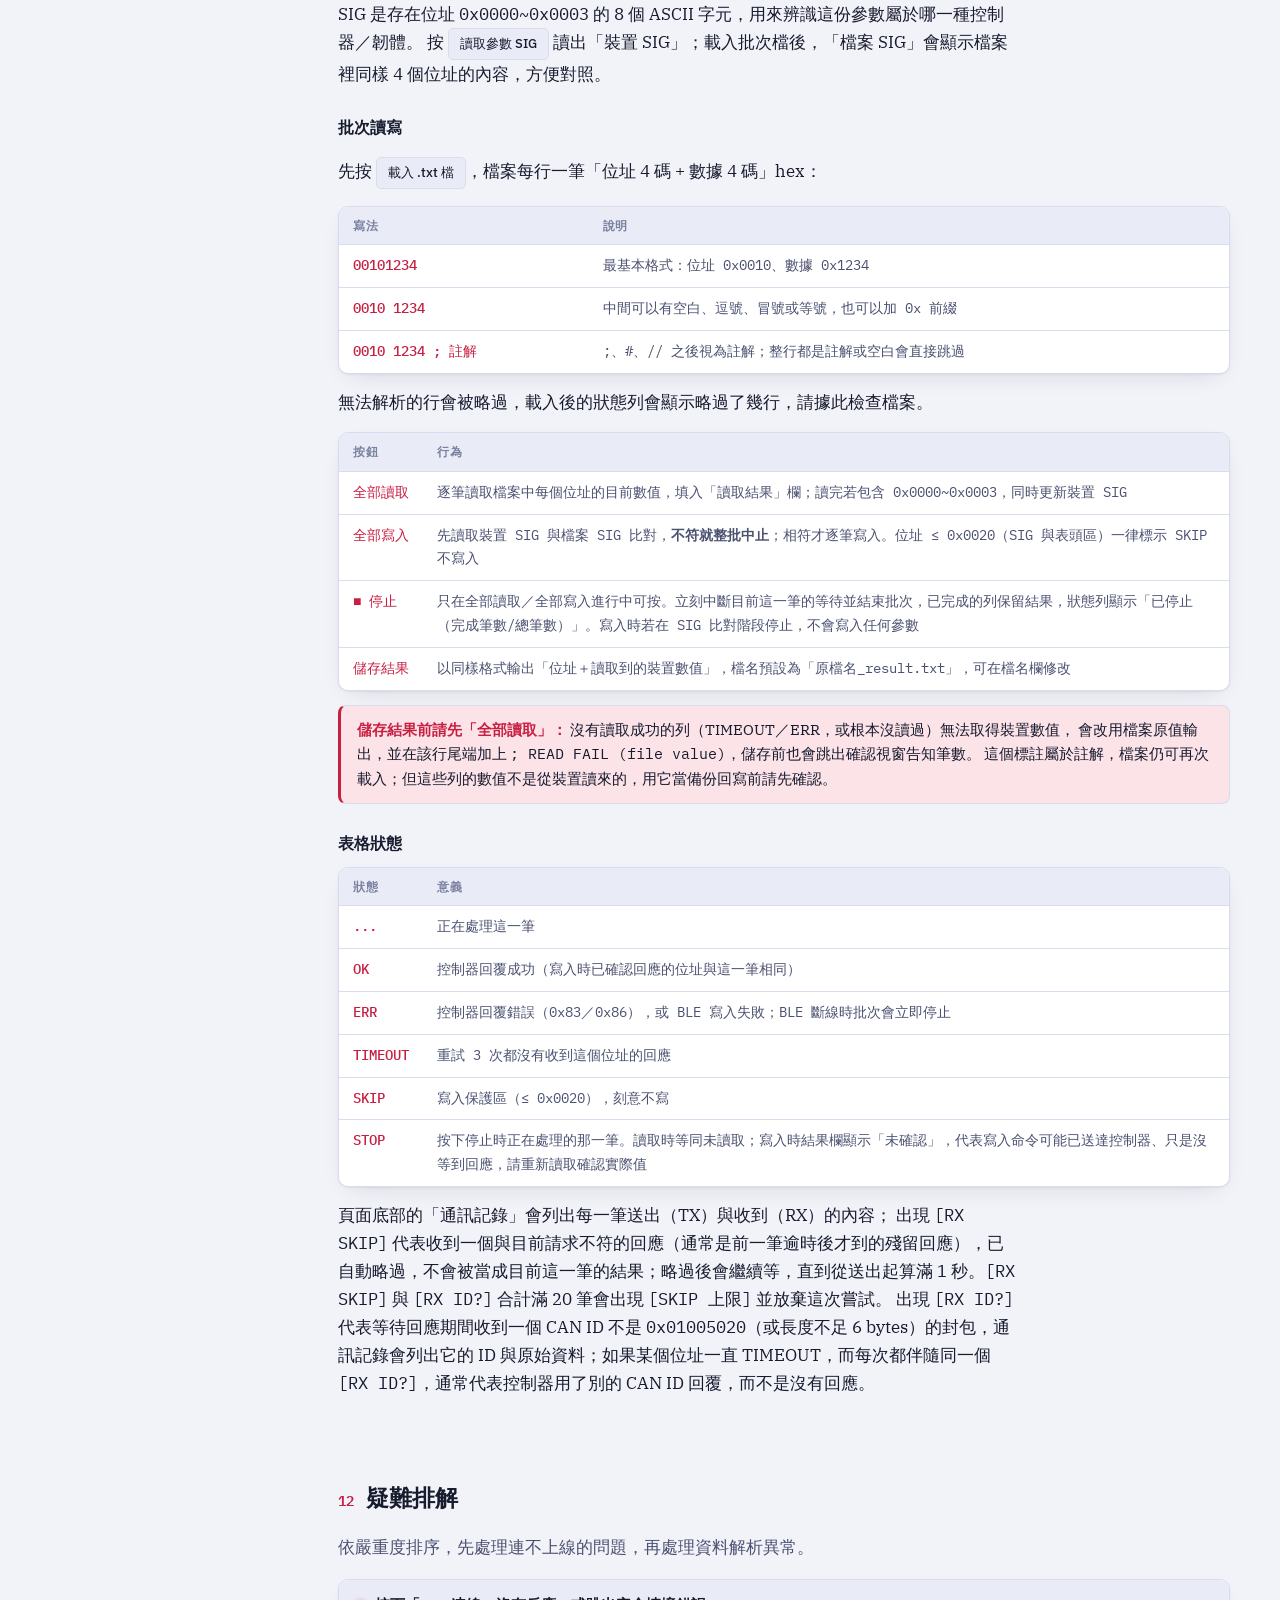
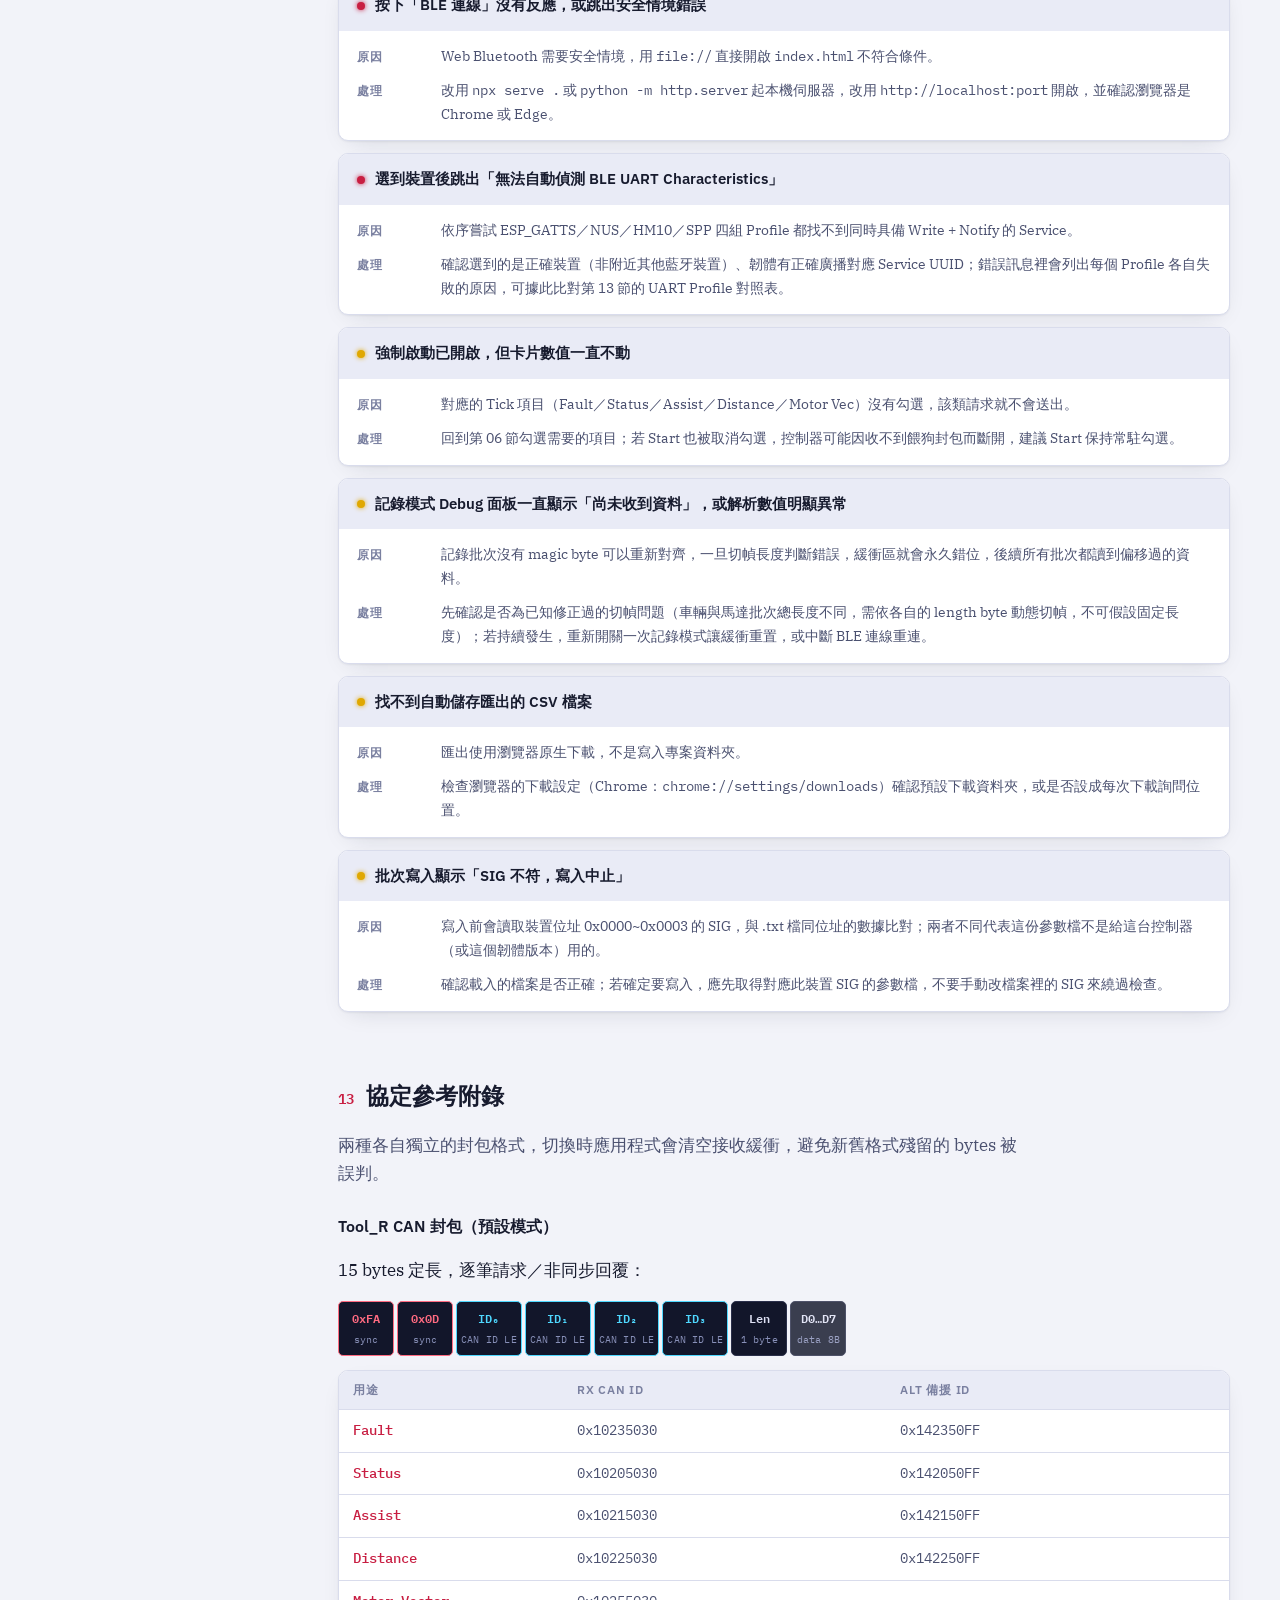
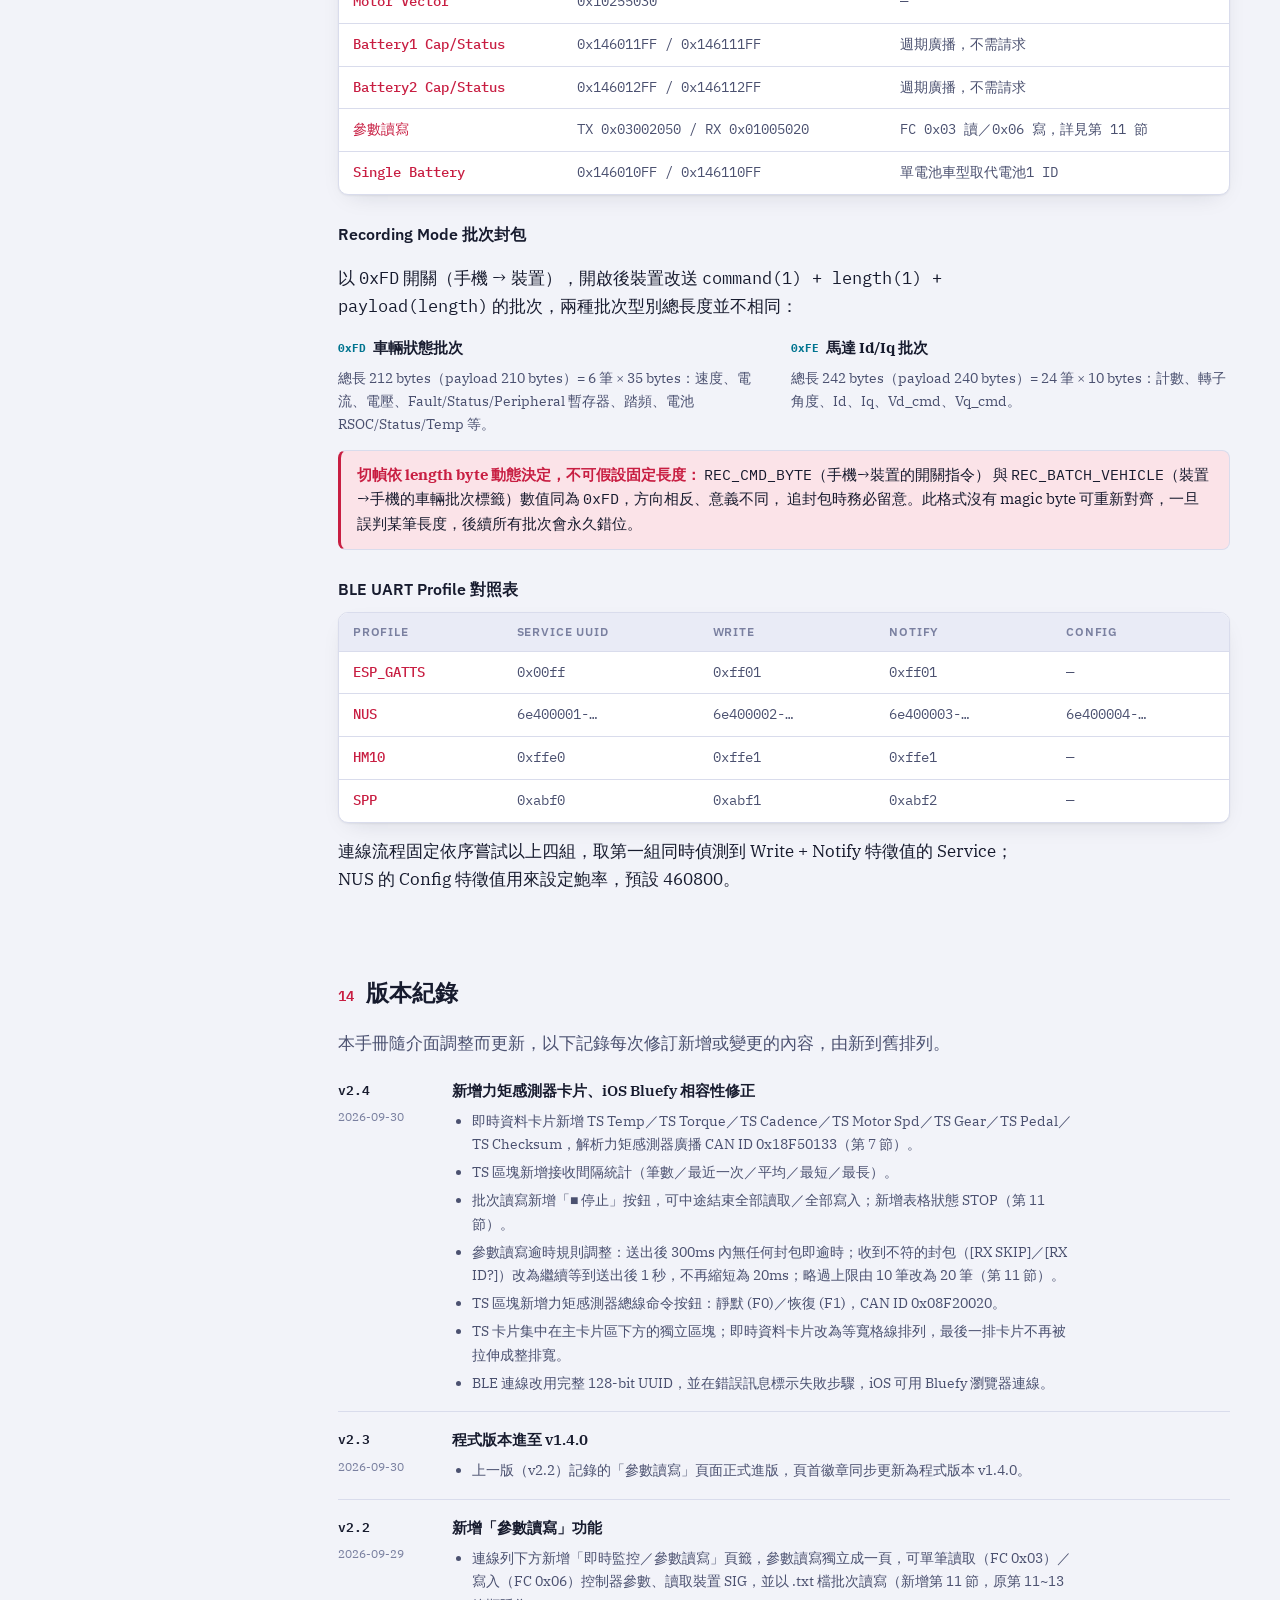
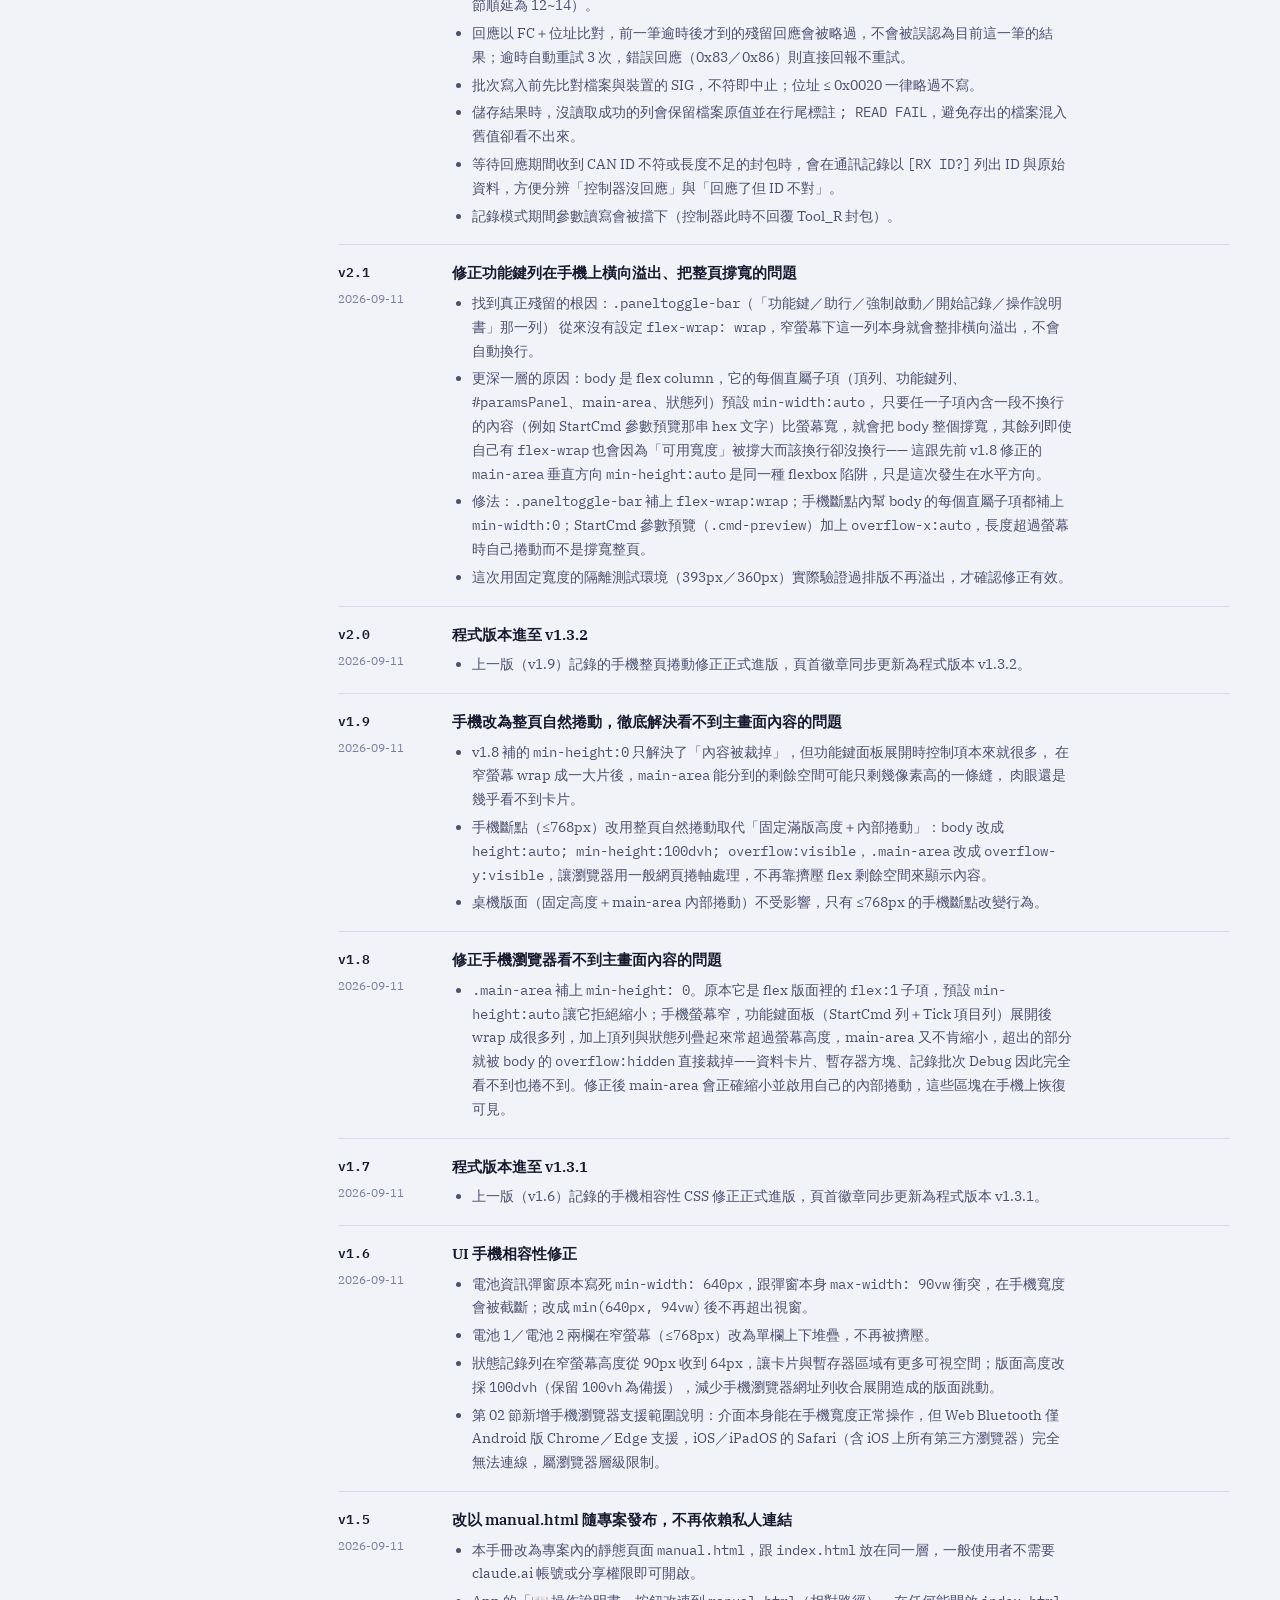
==== commit 67d40ea0: "feat: 新增力矩感測器監控與總線命令、參數批次停止 - 解析力矩感測器廣播 0x18F50133（溫度／力矩／踏頻／馬達轉速／檔位／踩踏開機識別／校驗位），集中於獨立區塊 - TS 區塊新增接收間" ====
--- a/manual.html
+++ b/manual.html
@@ -449,7 +449,7 @@
       狀態、檢視暫存器位元，並可切換高頻批次記錄模式採集資料。本手冊對應目前介面版本，依實際操作順序編排。</p>
     <div class="meta-row">
       <span class="pill accent">程式版本 v1.4.0</span>
-      <span class="pill cyan">手冊版本 v2.3（見第 14 節）</span>
+      <span class="pill cyan">手冊版本 v2.4（見第 14 節）</span>
       <span class="pill">單頁 Vanilla JS，無需建置</span>
       <span class="pill">需 HTTPS 或 localhost</span>
       <span class="pill">Chrome / Edge</span>
@@ -703,12 +703,23 @@
               <tr><td class="key">Iq</td><td class="val">A</td><td class="val" style="white-space:normal">Motor Vector 回覆</td></tr>
               <tr><td class="key">Vd Cmd</td><td class="val">digit</td><td class="val" style="white-space:normal">Motor Vector 回覆</td></tr>
               <tr><td class="key">Vq Cmd</td><td class="val">digit</td><td class="val" style="white-space:normal">Motor Vector 回覆</td></tr>
+              <tr><td class="key">TS Temp</td><td class="val">°C</td><td class="val" style="white-space:normal">力矩感測器廣播 0x18F50133（原始值 0~210 對應 -30~180°C，超出範圍顯示「—」）</td></tr>
+              <tr><td class="key">TS Torque</td><td class="val">digit</td><td class="val" style="white-space:normal">力矩感測器廣播（10-bit 原始值：D4 高 2 位＋D2）</td></tr>
+              <tr><td class="key">TS Cadence</td><td class="val">digit</td><td class="val" style="white-space:normal">力矩感測器廣播（D3 踏頻原始值）</td></tr>
+              <tr><td class="key">TS Motor Spd</td><td class="val">digit</td><td class="val" style="white-space:normal">力矩感測器廣播（14-bit 原始值：D4 低 6 位＋D5）</td></tr>
+              <tr><td class="key">TS Gear</td><td class="val">digit</td><td class="val" style="white-space:normal">力矩感測器廣播（D6 bit0~6 變速檔位）</td></tr>
+              <tr><td class="key">TS Pedal</td><td class="val">bit</td><td class="val" style="white-space:normal">力矩感測器廣播（D6 bit7 踩踏板開機識別，1 = 由踩踏喚醒）</td></tr>
+              <tr><td class="key">TS Checksum</td><td class="val">hex</td><td class="val" style="white-space:normal">力矩感測器廣播（D7 校驗位，僅顯示，未驗證）</td></tr>
             </tbody>
           </table>
         </div>
         <div class="callout" style="margin-top:14px">
           <strong>記錄模式期間的例外：</strong> Total Assist／Single Trip／Remain Dist 三張卡片、以及 Peripheral
           暫存器，韌體的批次協定本身就沒有回傳這些欄位，記錄期間會停在「記錄前最後一次 CAN 值」不再變動——這是協定的結構性缺口，不是程式漏接，比對表（第 10 節）也刻意不列這幾項。
+        </div>
+        <div class="callout" style="margin-top:14px">
+          <strong>力矩感測器（TS）卡片：</strong> 集中在主卡片區下方的「Torque Sensor · 0x18F50133」獨立區塊。區塊上方的統計列顯示接收筆數與間隔（最近一次／平均／最短／最長，按 ↺ 歸零），可用來量測感測器的廣播週期。統計列右側的「■ 靜默 (F0)」「▶ 恢復 (F1)」會送出總線命令 CAN ID <code>0x08F20020</code>（D0 = <code>0xF0</code> 總線靜默，要求感測器停止廣播；<code>0xF1</code> 總線恢復正常；D1~D7 保留填 0），按下後可從 RX 筆數是否停止增加判斷命令是否生效。多筆 CAN 封包可能擠在同一個 BLE 通知裡一起到達，這時間隔會接近 0 ms，量到的是手機端的接收間隔，不一定等於 CAN bus 上的真實週期。由感測器主動廣播 CAN ID <code>0x18F50133</code>，不需勾選任何 Tick 項目；只接受 D0 起始位為 <code>0xFF</code> 的封包。
+          記錄模式期間控制器不轉送逐筆 CAN 封包，這幾張卡片會停在最後一次的值。
         </div>
       </section>
 
@@ -852,7 +863,7 @@
           <li>選擇功能：<b>讀取 0x03</b> 或 <b>寫入 0x06</b>（選讀取時「數據」欄停用）。</li>
           <li>輸入 1~4 位 hex 位址（寫入時再輸入 1~4 位 hex 數據），不需加 <code>0x</code>。格式錯誤會直接提示，不會送出。</li>
           <li>按 <span class="btn-preview">發送</span>，回應框顯示結果：成功為 <code>0xVVVV (十進位)</code>，
-            錯誤回應顯示 <code>ERR(0xCC)</code>（CC 為控制器回傳的錯誤碼），300ms 內沒收到回應會自動重試，連續 3 次都沒有回應則顯示 <code>TIMEOUT</code>。</li>
+            錯誤回應顯示 <code>ERR(0xCC)</code>（CC 為控制器回傳的錯誤碼），送出後 300ms 內完全沒收到任何封包，或雖然有收到但都不是這一筆的回應、且從送出起算已超過 1 秒（或累積略過 20 筆不符的封包），就算這次沒有回應並自動重試，連續 3 次都沒有回應則顯示 <code>TIMEOUT</code>。</li>
         </ol>
 
         <h3>裝置 SIG</h3>
@@ -879,6 +890,7 @@
             <tbody>
               <tr><td class="key">全部讀取</td><td class="val" style="white-space:normal">逐筆讀取檔案中每個位址的目前數值，填入「讀取結果」欄；讀完若包含 0x0000~0x0003，同時更新裝置 SIG</td></tr>
               <tr><td class="key">全部寫入</td><td class="val" style="white-space:normal">先讀取裝置 SIG 與檔案 SIG 比對，<b>不符就整批中止</b>；相符才逐筆寫入。位址 ≤ <code>0x0020</code>（SIG 與表頭區）一律標示 SKIP 不寫入</td></tr>
+              <tr><td class="key">■ 停止</td><td class="val" style="white-space:normal">只在全部讀取／全部寫入進行中可按。立刻中斷目前這一筆的等待並結束批次，已完成的列保留結果，狀態列顯示「已停止（完成筆數/總筆數）」。寫入時若在 SIG 比對階段停止，不會寫入任何參數</td></tr>
               <tr><td class="key">儲存結果</td><td class="val" style="white-space:normal">以同樣格式輸出「位址＋讀取到的裝置數值」，檔名預設為「原檔名_result.txt」，可在檔名欄修改</td></tr>
             </tbody>
           </table>
@@ -900,11 +912,12 @@
               <tr><td class="key">ERR</td><td class="val" style="white-space:normal">控制器回覆錯誤（0x83／0x86），或 BLE 寫入失敗；BLE 斷線時批次會立即停止</td></tr>
               <tr><td class="key">TIMEOUT</td><td class="val" style="white-space:normal">重試 3 次都沒有收到這個位址的回應</td></tr>
               <tr><td class="key">SKIP</td><td class="val" style="white-space:normal">寫入保護區（≤ 0x0020），刻意不寫</td></tr>
+              <tr><td class="key">STOP</td><td class="val" style="white-space:normal">按下停止時正在處理的那一筆。讀取時等同未讀取；寫入時結果欄顯示「未確認」，代表寫入命令可能已送達控制器、只是沒等到回應，請重新讀取確認實際值</td></tr>
             </tbody>
           </table>
         </div>
         <p style="margin-top:14px">頁面底部的「通訊記錄」會列出每一筆送出（TX）與收到（RX）的內容；
-          出現 <code>[RX SKIP]</code> 代表收到一個與目前請求不符的回應（通常是前一筆逾時後才到的殘留回應），已自動略過，不會被當成目前這一筆的結果。
+          出現 <code>[RX SKIP]</code> 代表收到一個與目前請求不符的回應（通常是前一筆逾時後才到的殘留回應），已自動略過，不會被當成目前這一筆的結果；略過後會繼續等，直到從送出起算滿 1 秒。<code>[RX SKIP]</code> 與 <code>[RX ID?]</code> 合計滿 20 筆會出現 <code>[SKIP 上限]</code> 並放棄這次嘗試。
           出現 <code>[RX ID?]</code> 代表等待回應期間收到一個 CAN ID 不是 <code>0x01005020</code>（或長度不足 6 bytes）的封包，通訊記錄會列出它的 ID 與原始資料；如果某個位址一直 TIMEOUT，而每次都伴隨同一個 <code>[RX ID?]</code>，通常代表控制器用了別的 CAN ID 回覆，而不是沒有回應。</p>
       </section>
 
@@ -1037,6 +1050,21 @@
         <div class="sec-hd"><span class="sec-num">14</span><h2>版本紀錄</h2></div>
         <p class="sec-desc">本手冊隨介面調整而更新，以下記錄每次修訂新增或變更的內容，由新到舊排列。</p>
         <div class="changelog">
+          <div class="change-entry">
+            <div class="change-meta"><span class="change-ver">v2.4</span><span class="change-date">2026-09-30</span></div>
+            <div class="change-body">
+              <h4>新增力矩感測器卡片、iOS Bluefy 相容性修正</h4>
+              <ul>
+                <li>即時資料卡片新增 TS Temp／TS Torque／TS Cadence／TS Motor Spd／TS Gear／TS Pedal／TS Checksum，解析力矩感測器廣播 CAN ID 0x18F50133（第 7 節）。</li>
+                <li>TS 區塊新增接收間隔統計（筆數／最近一次／平均／最短／最長）。</li>
+                <li>批次讀寫新增「■ 停止」按鈕，可中途結束全部讀取／全部寫入；新增表格狀態 STOP（第 11 節）。</li>
+                <li>參數讀寫逾時規則調整：送出後 300ms 內無任何封包即逾時；收到不符的封包（[RX SKIP]／[RX ID?]）改為繼續等到送出後 1 秒，不再縮短為 20ms；略過上限由 10 筆改為 20 筆（第 11 節）。</li>
+                <li>TS 區塊新增力矩感測器總線命令按鈕：靜默 (F0)／恢復 (F1)，CAN ID 0x08F20020。</li>
+                <li>TS 卡片集中在主卡片區下方的獨立區塊；即時資料卡片改為等寬格線排列，最後一排卡片不再被拉伸成整排寬。</li>
+                <li>BLE 連線改用完整 128-bit UUID，並在錯誤訊息標示失敗步驟，iOS 可用 Bluefy 瀏覽器連線。</li>
+              </ul>
+            </div>
+          </div>
           <div class="change-entry">
             <div class="change-meta"><span class="change-ver">v2.3</span><span class="change-date">2026-09-30</span></div>
             <div class="change-body">
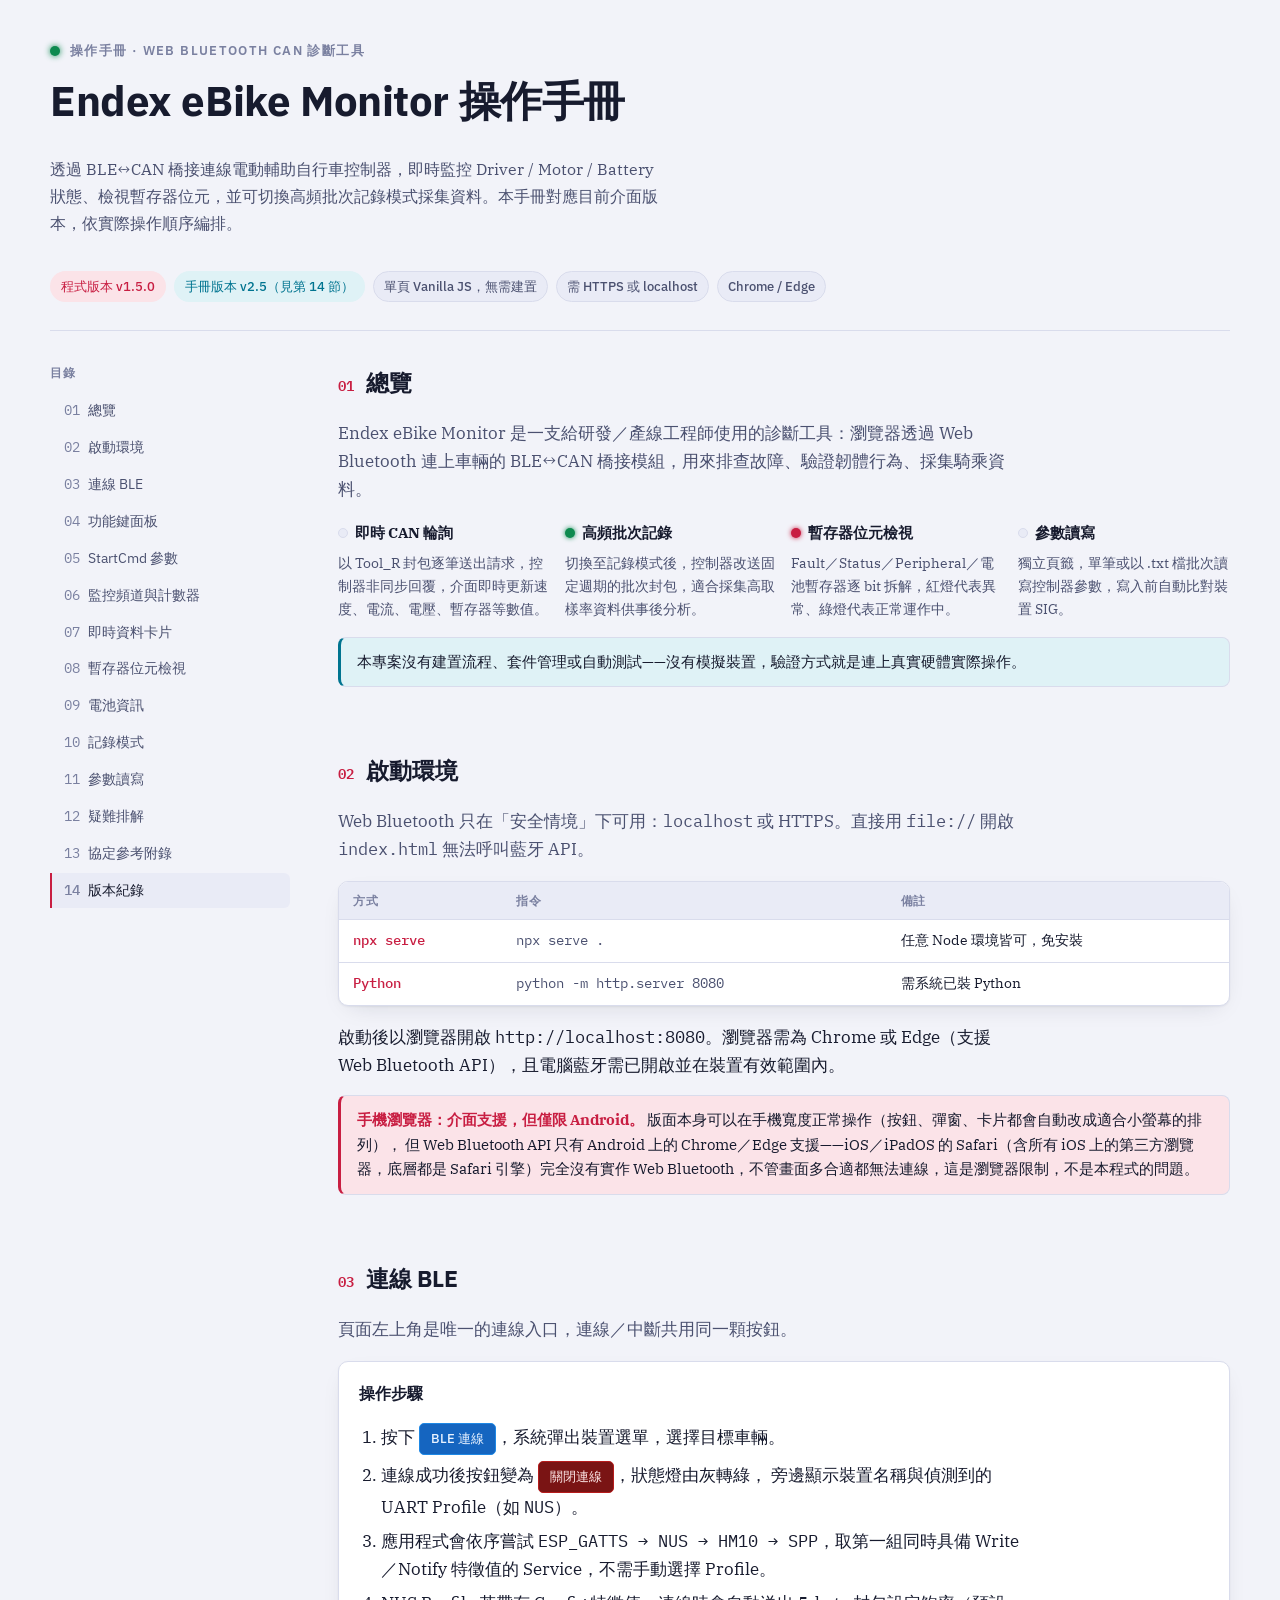
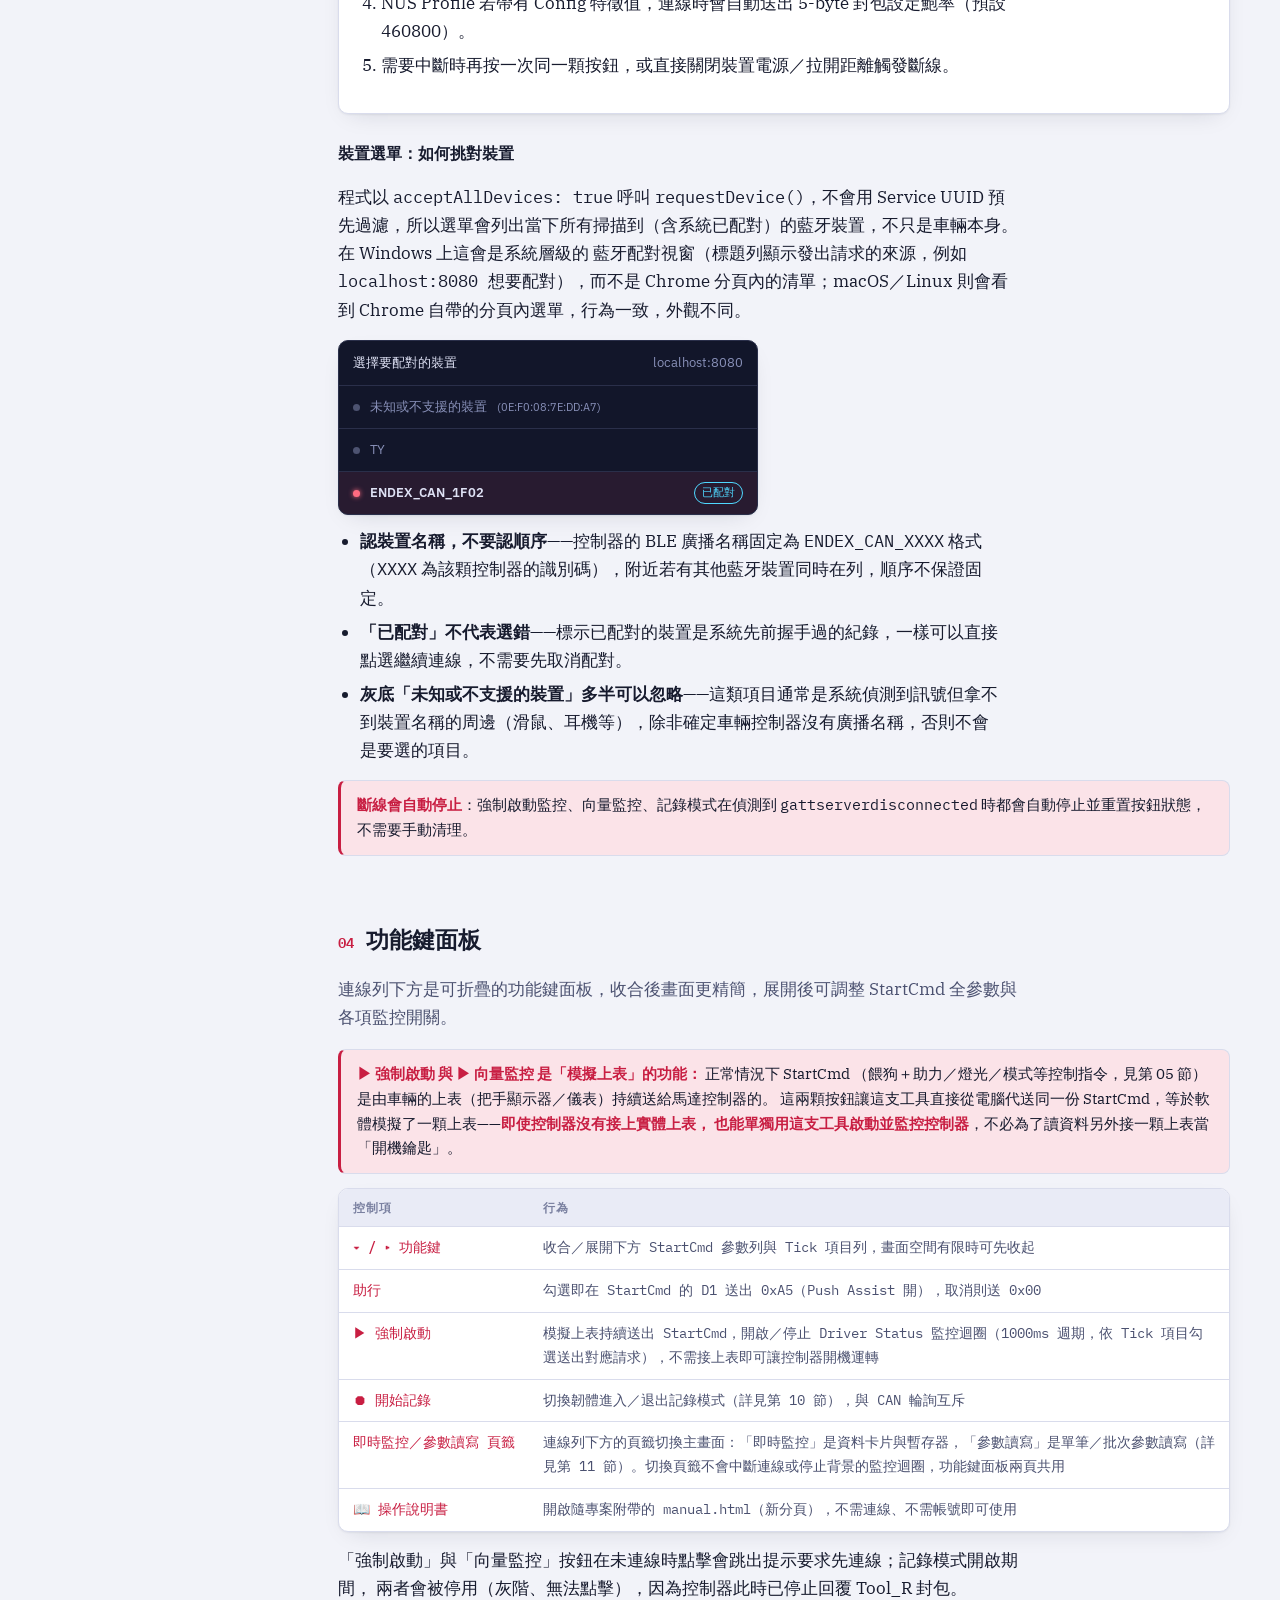
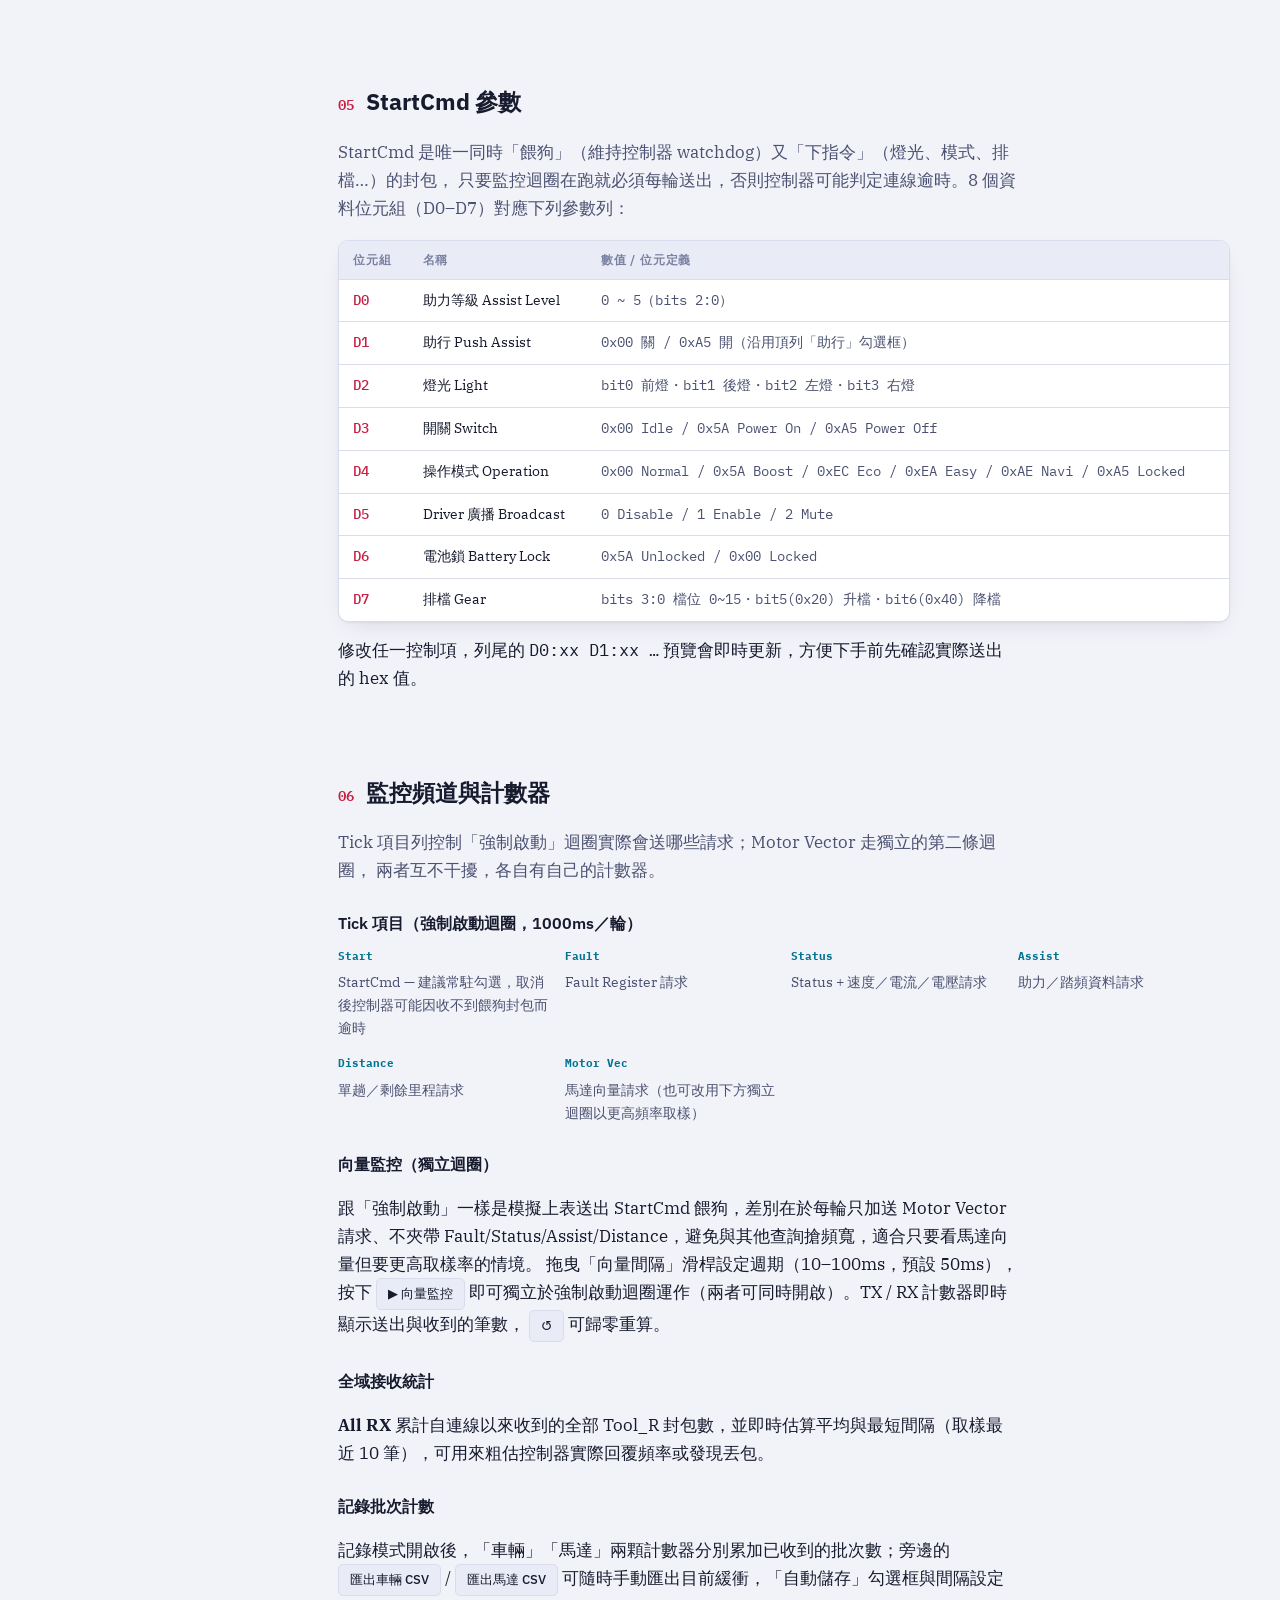
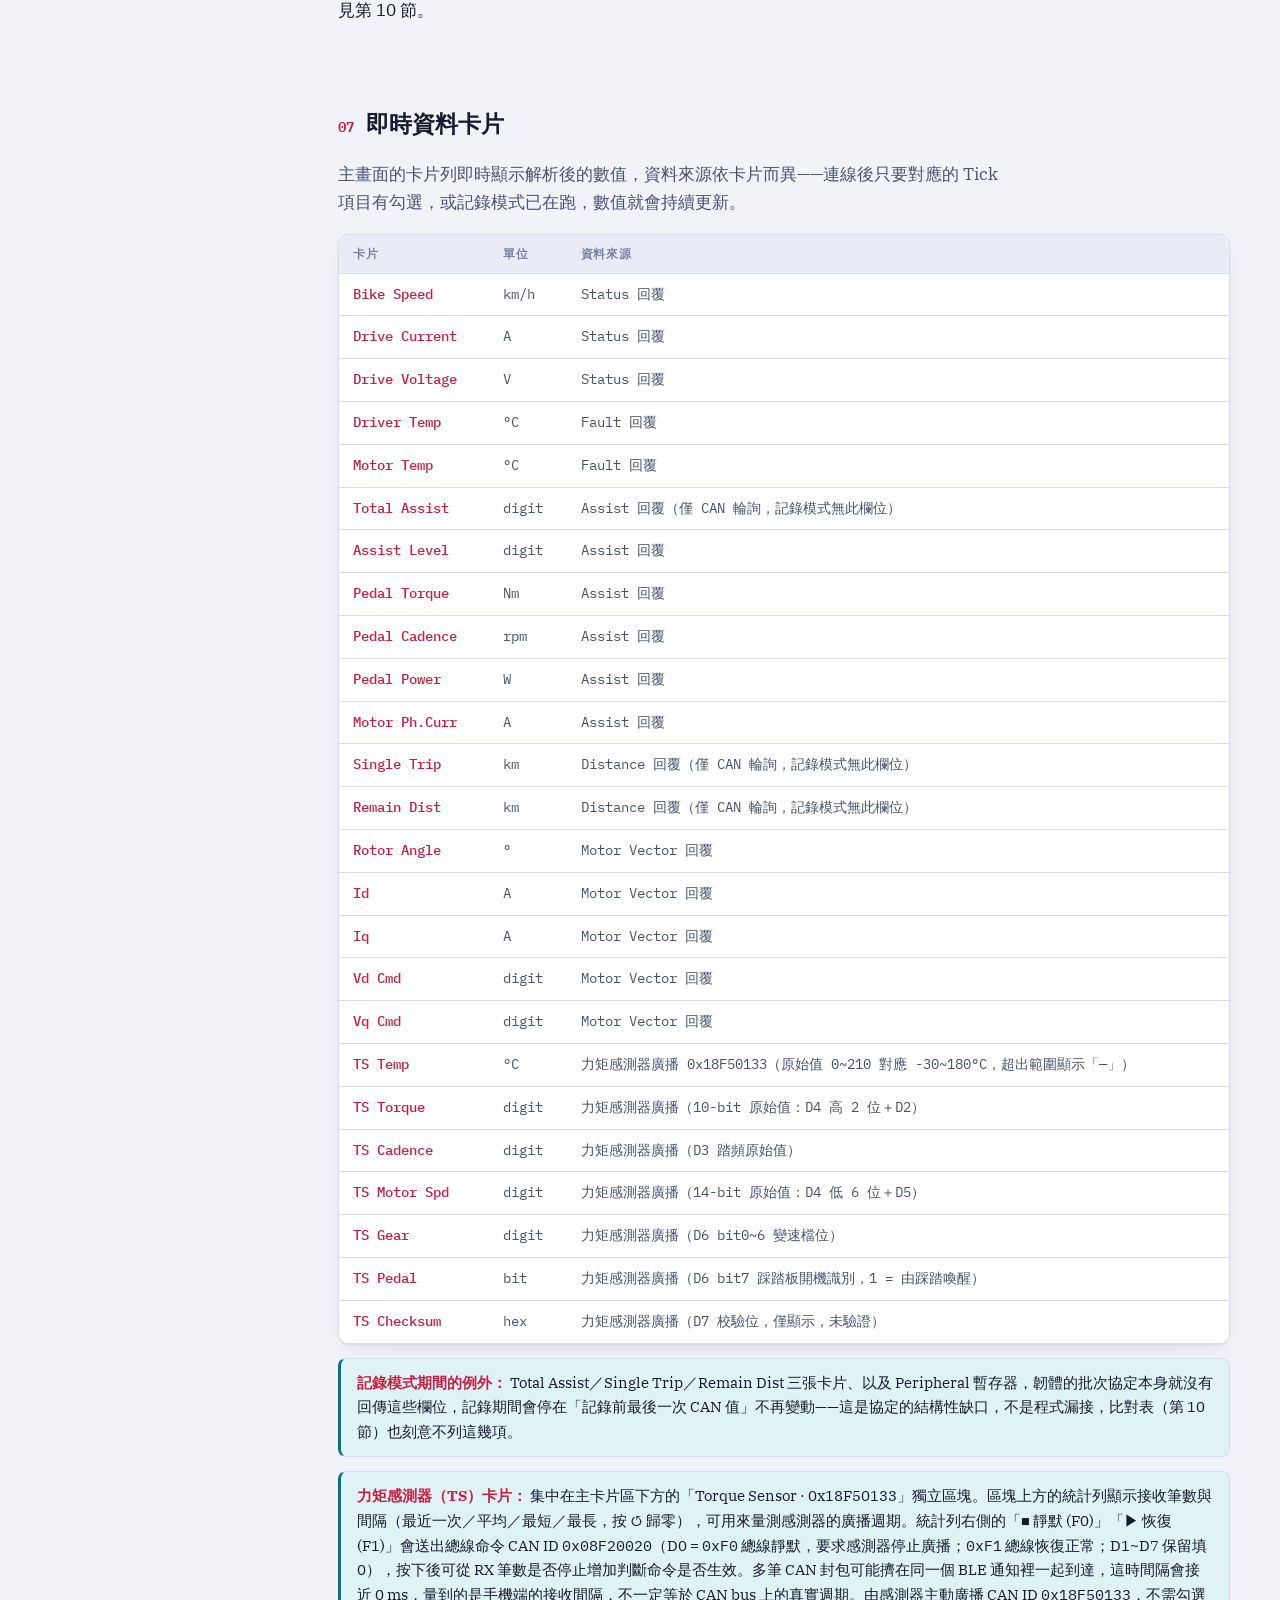
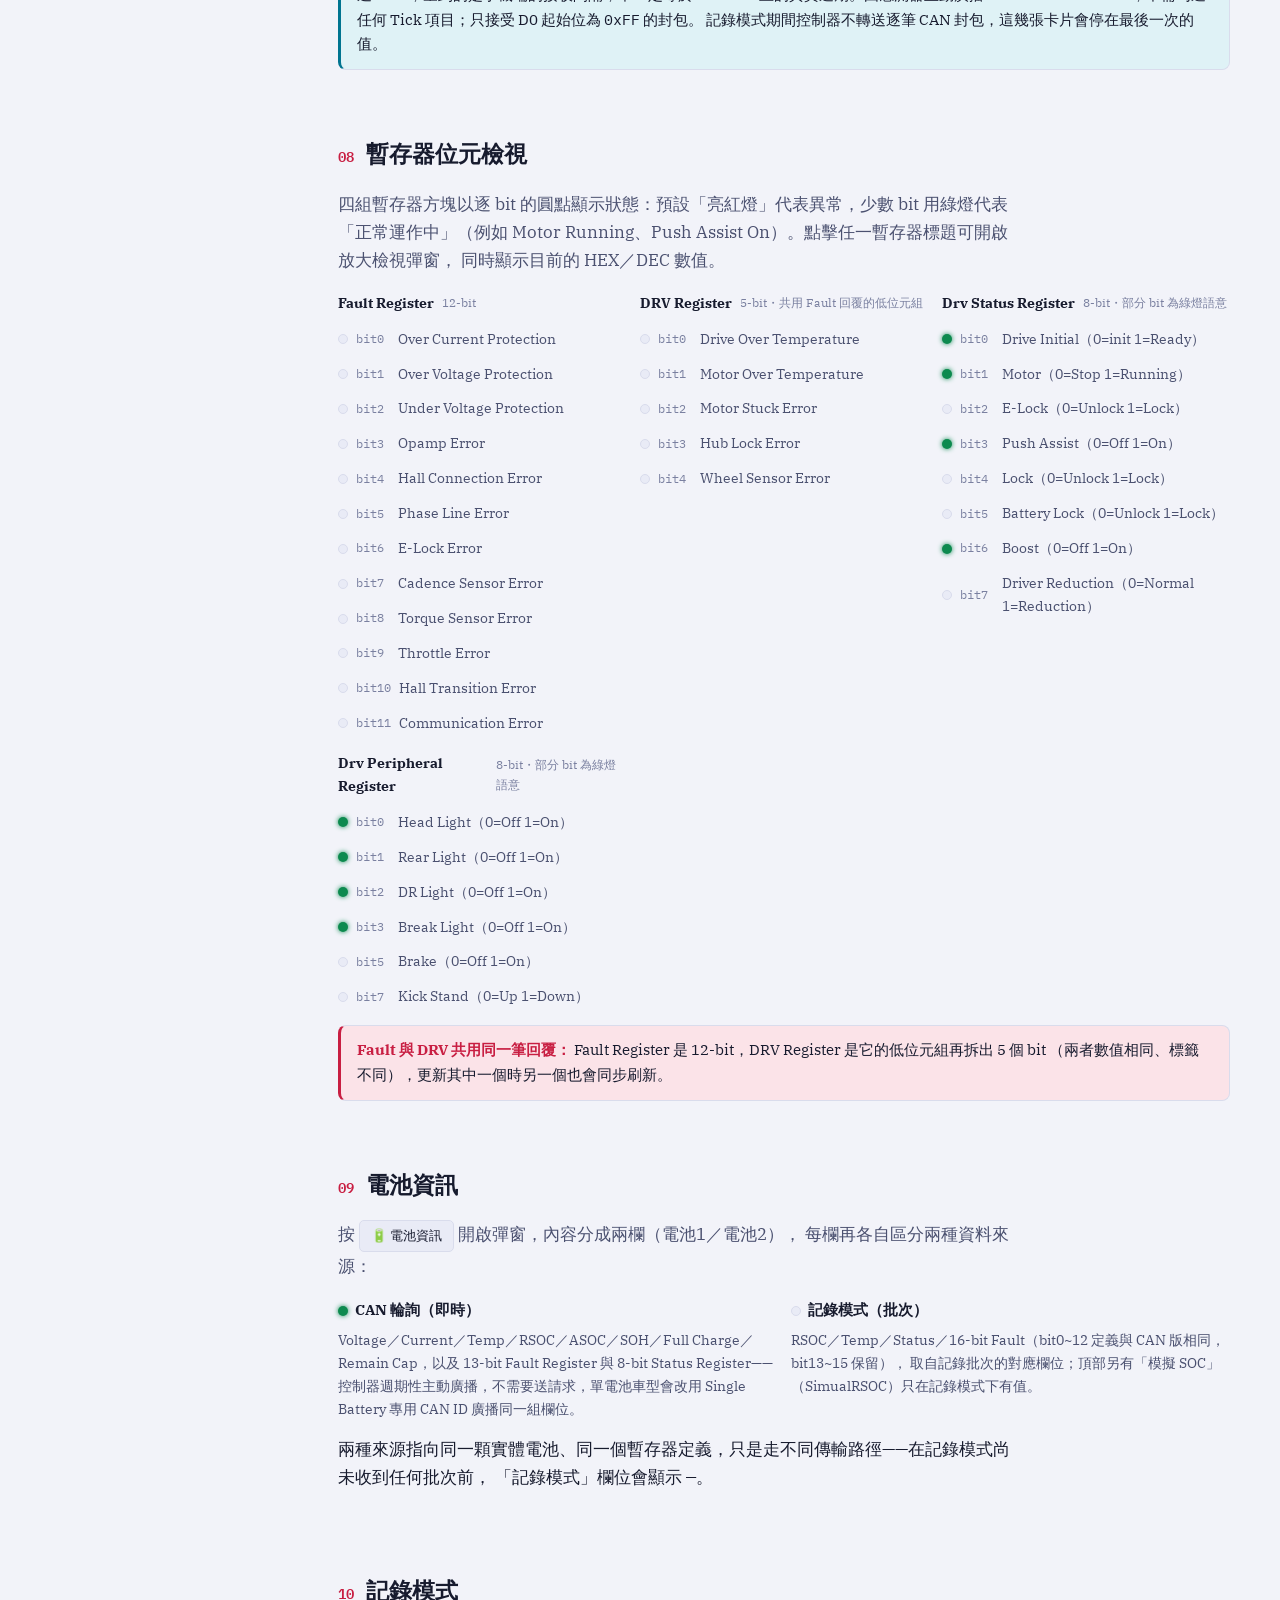
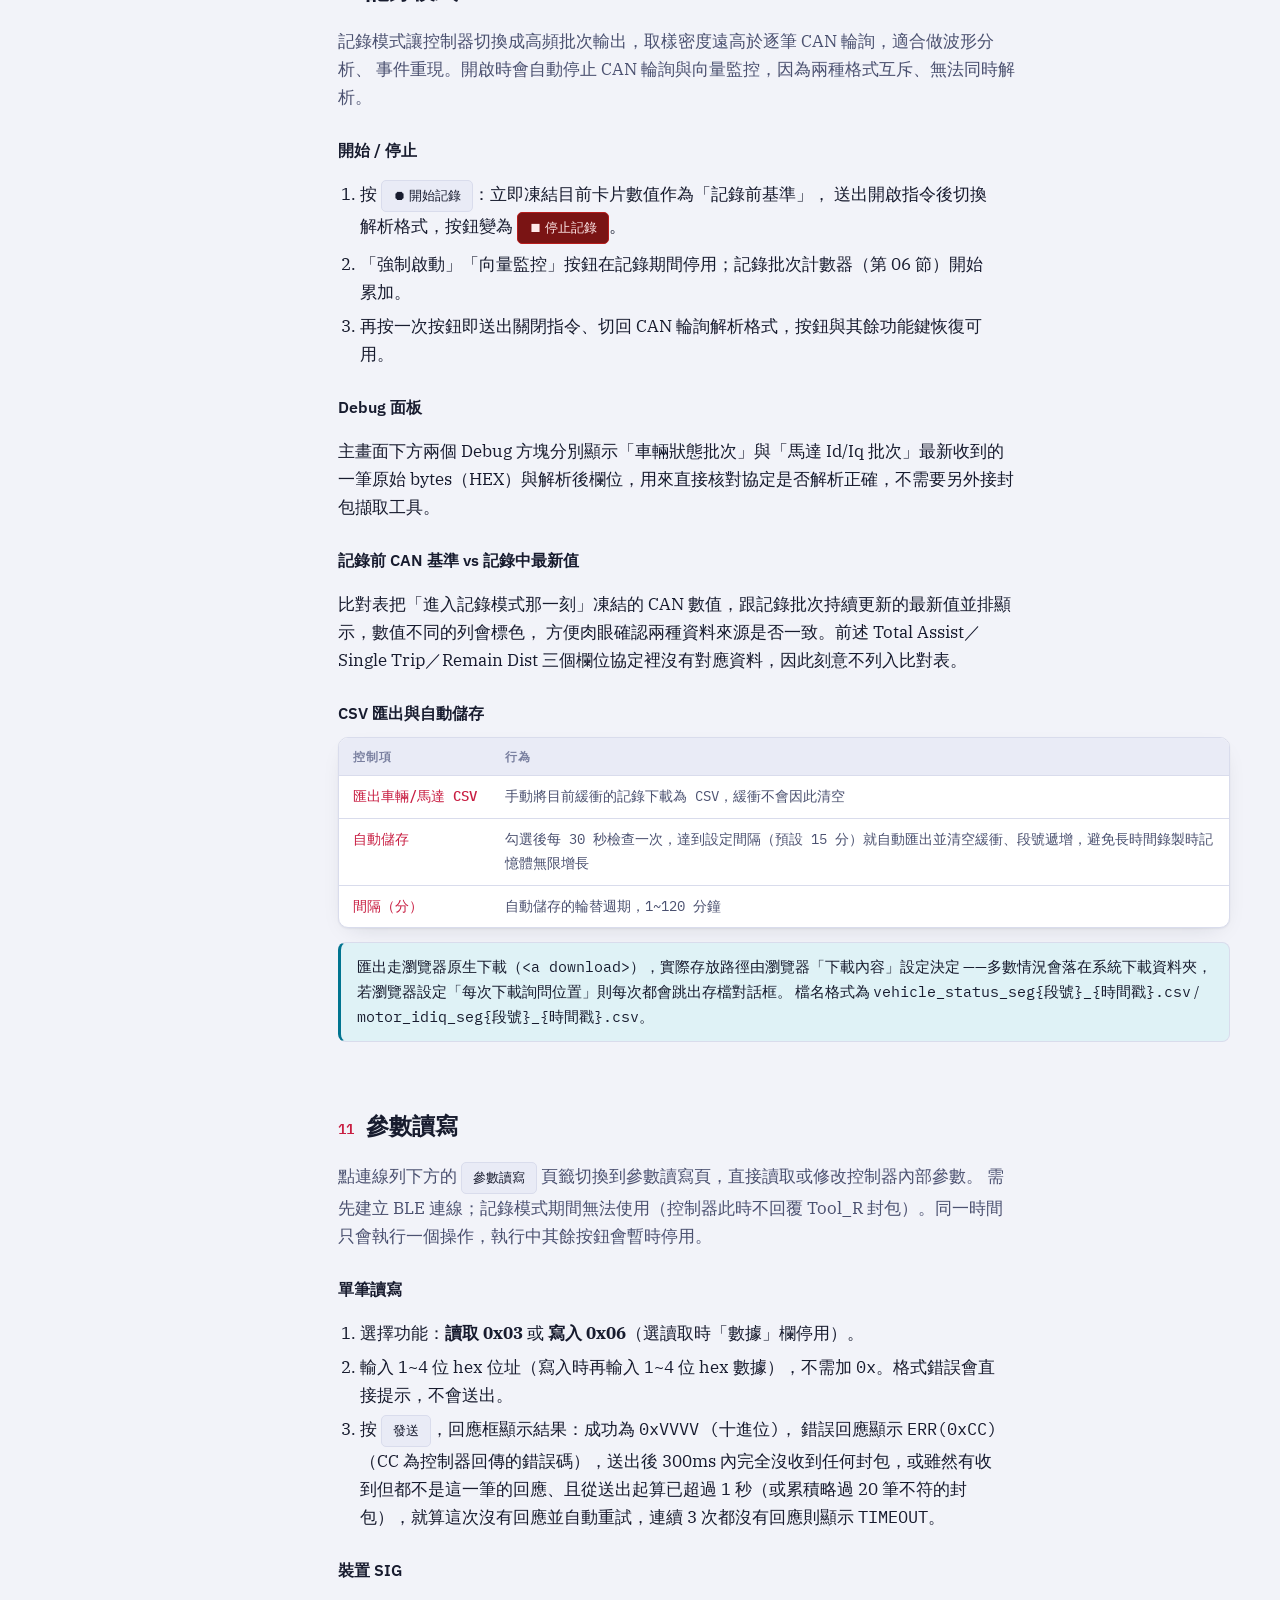
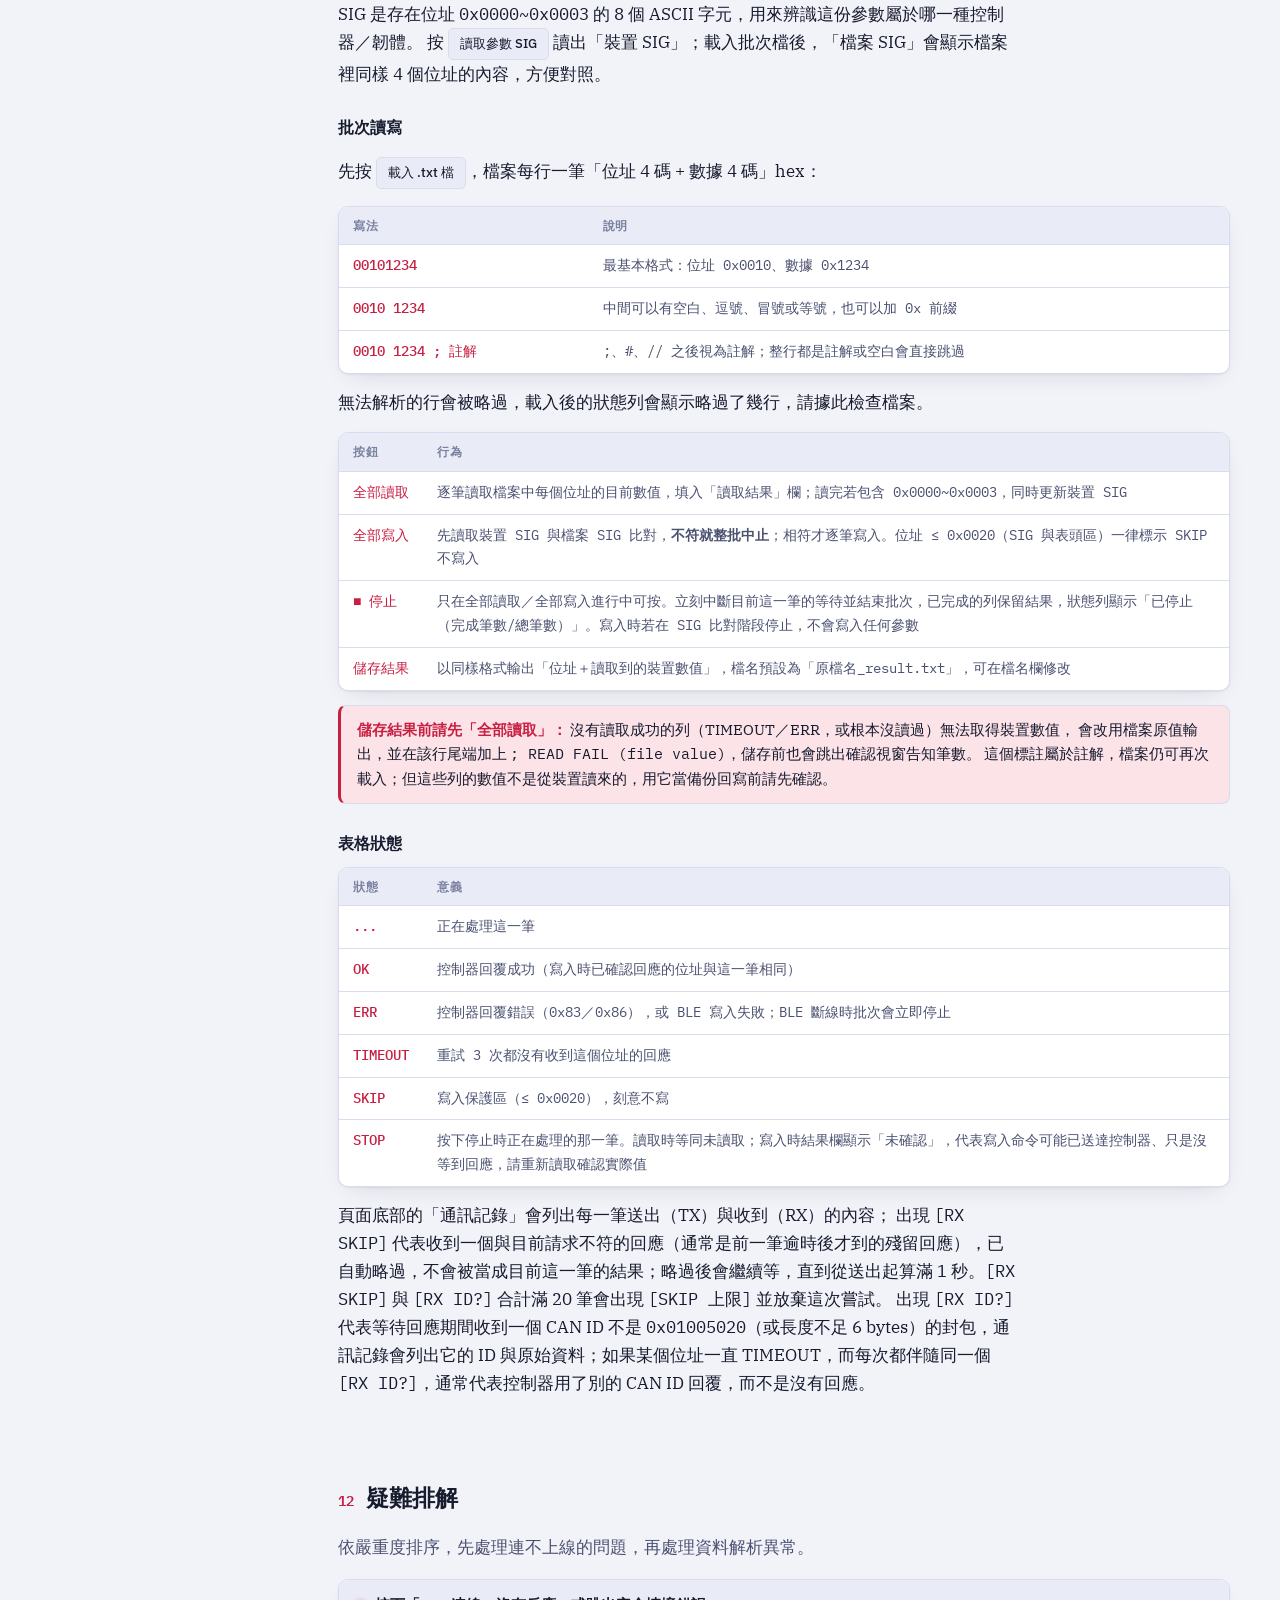
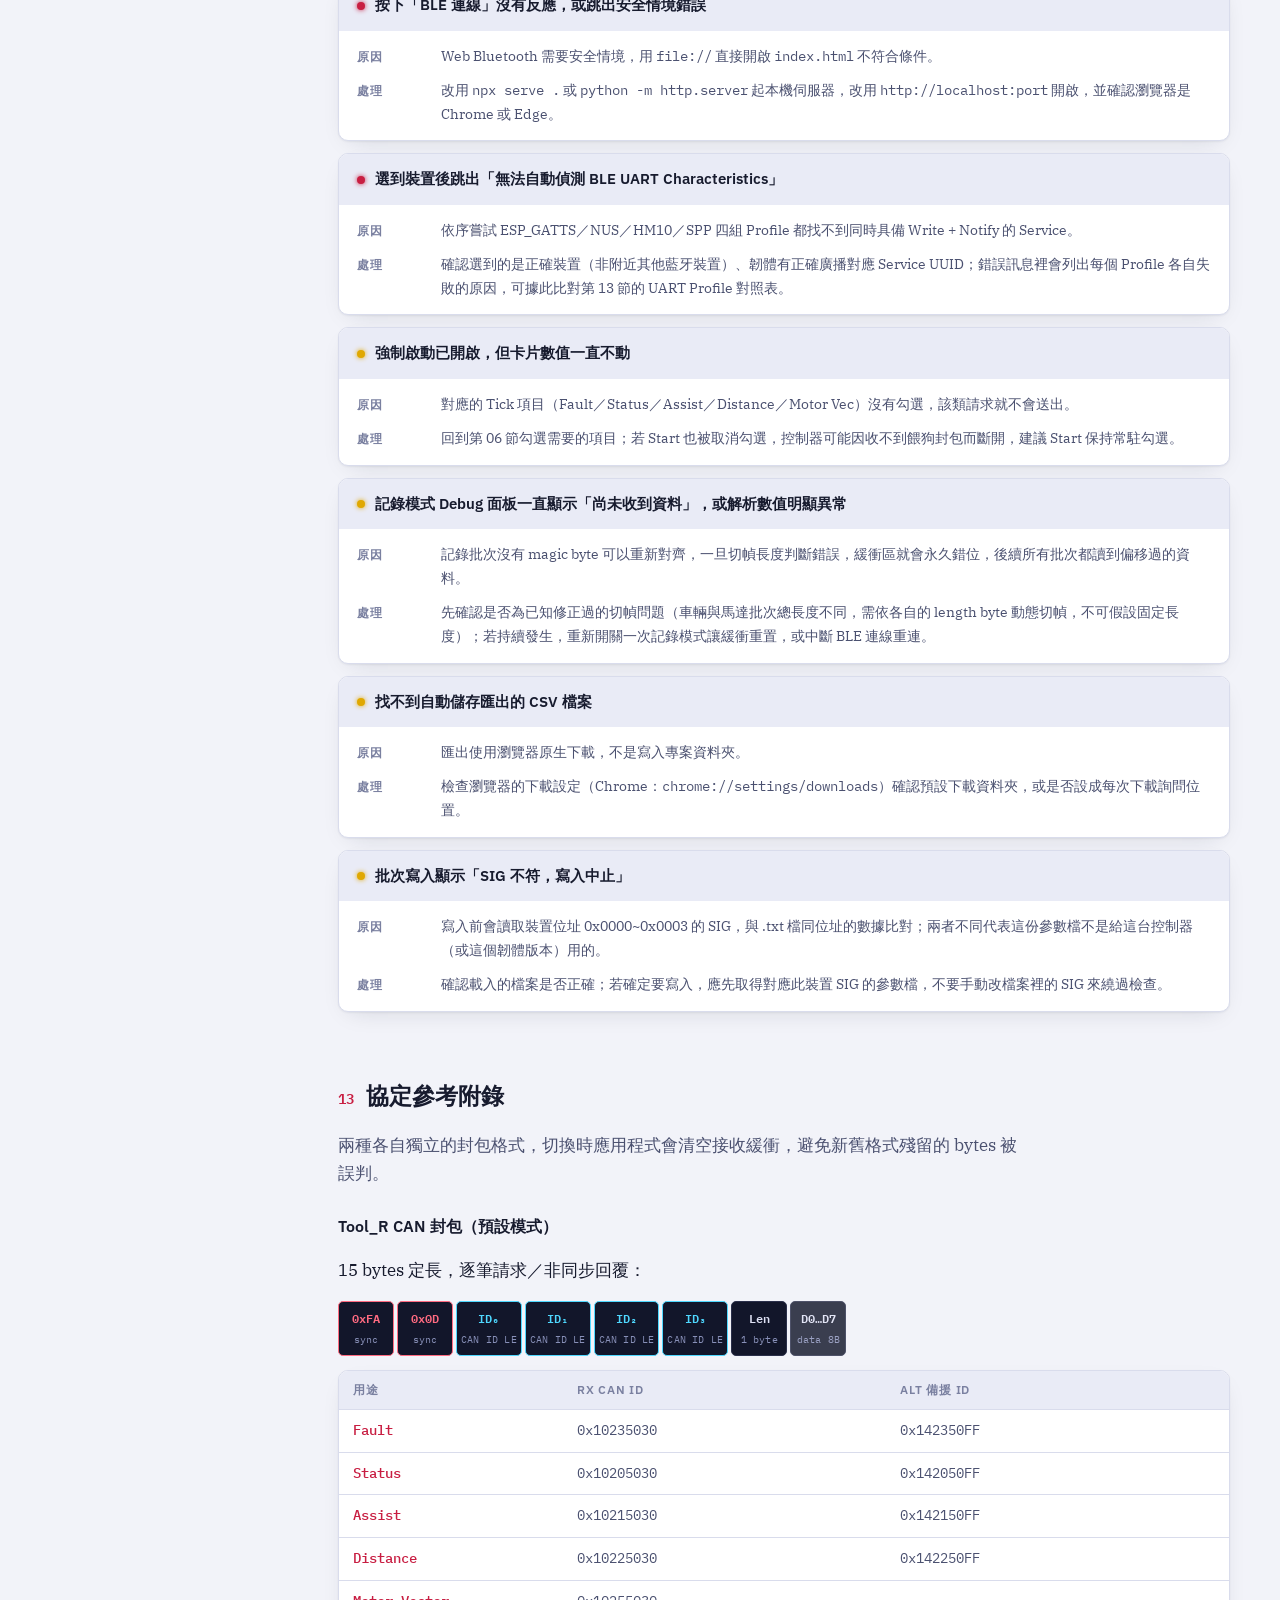
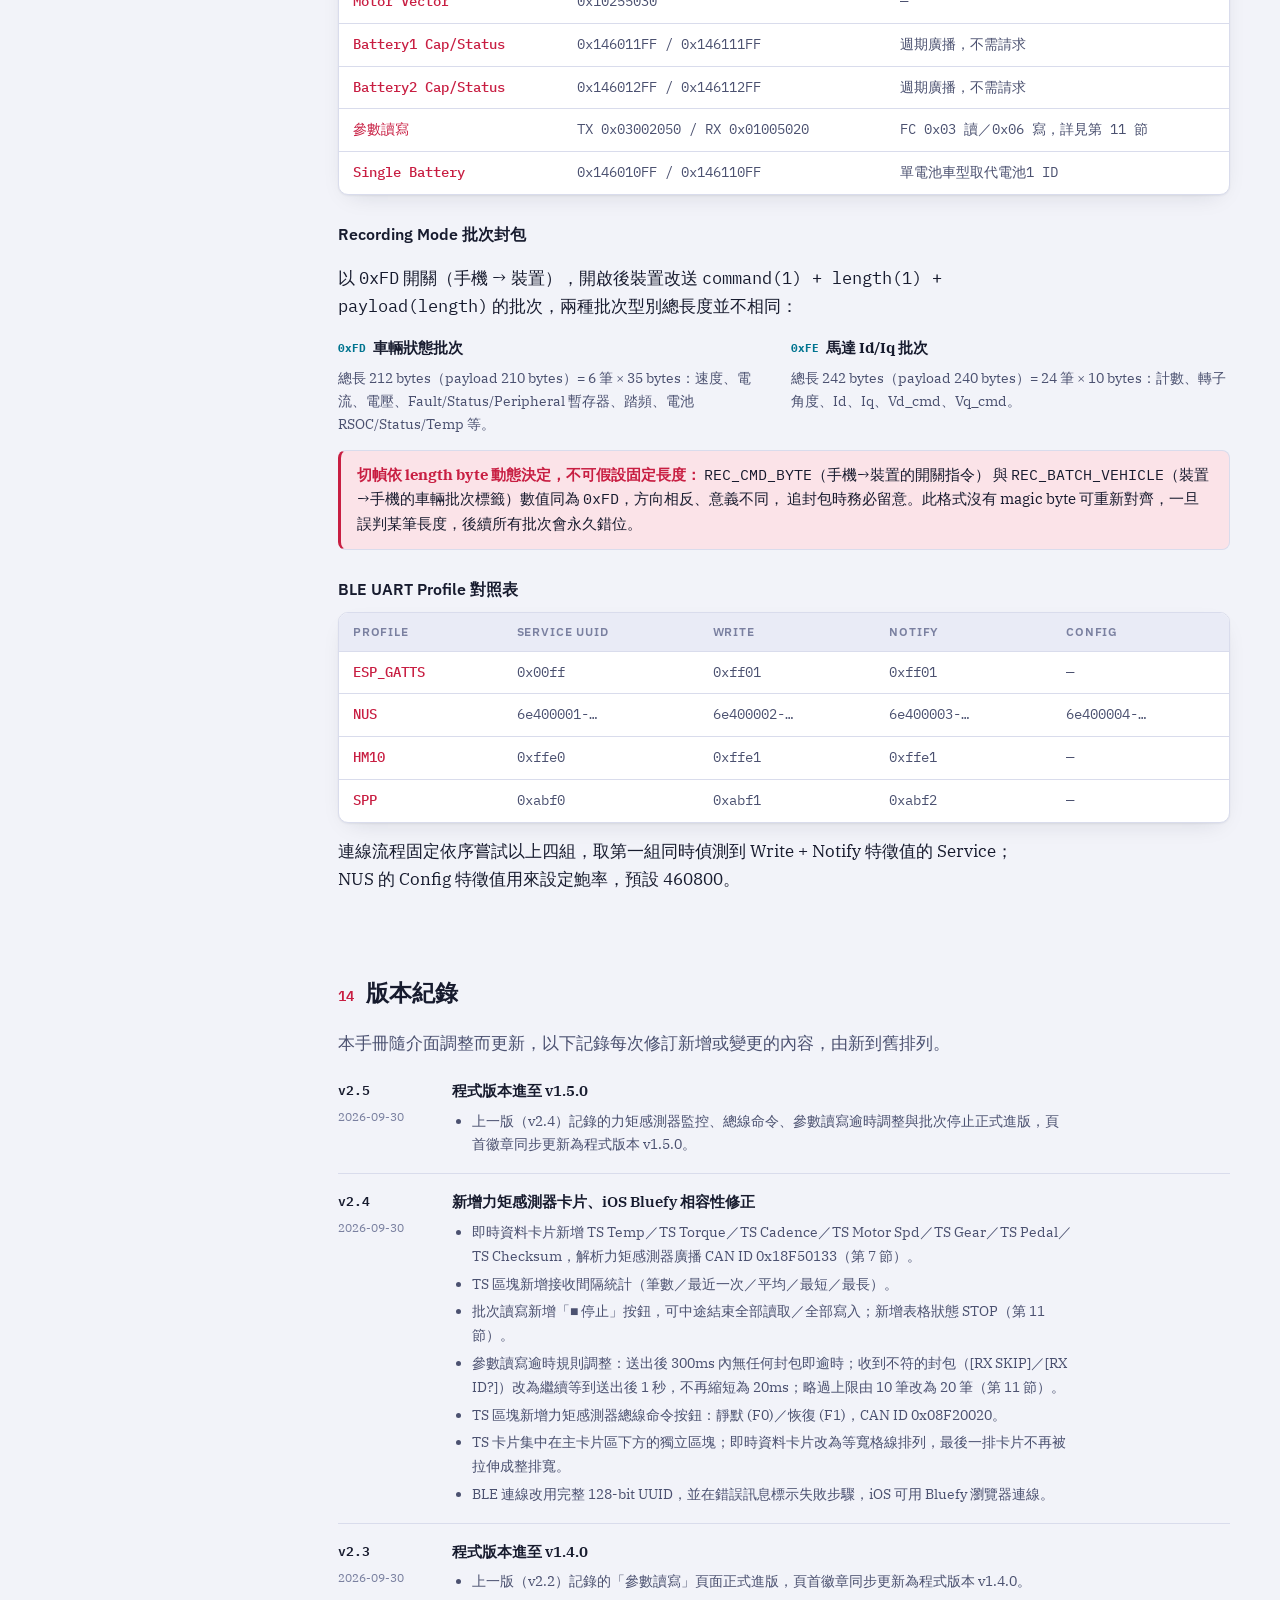
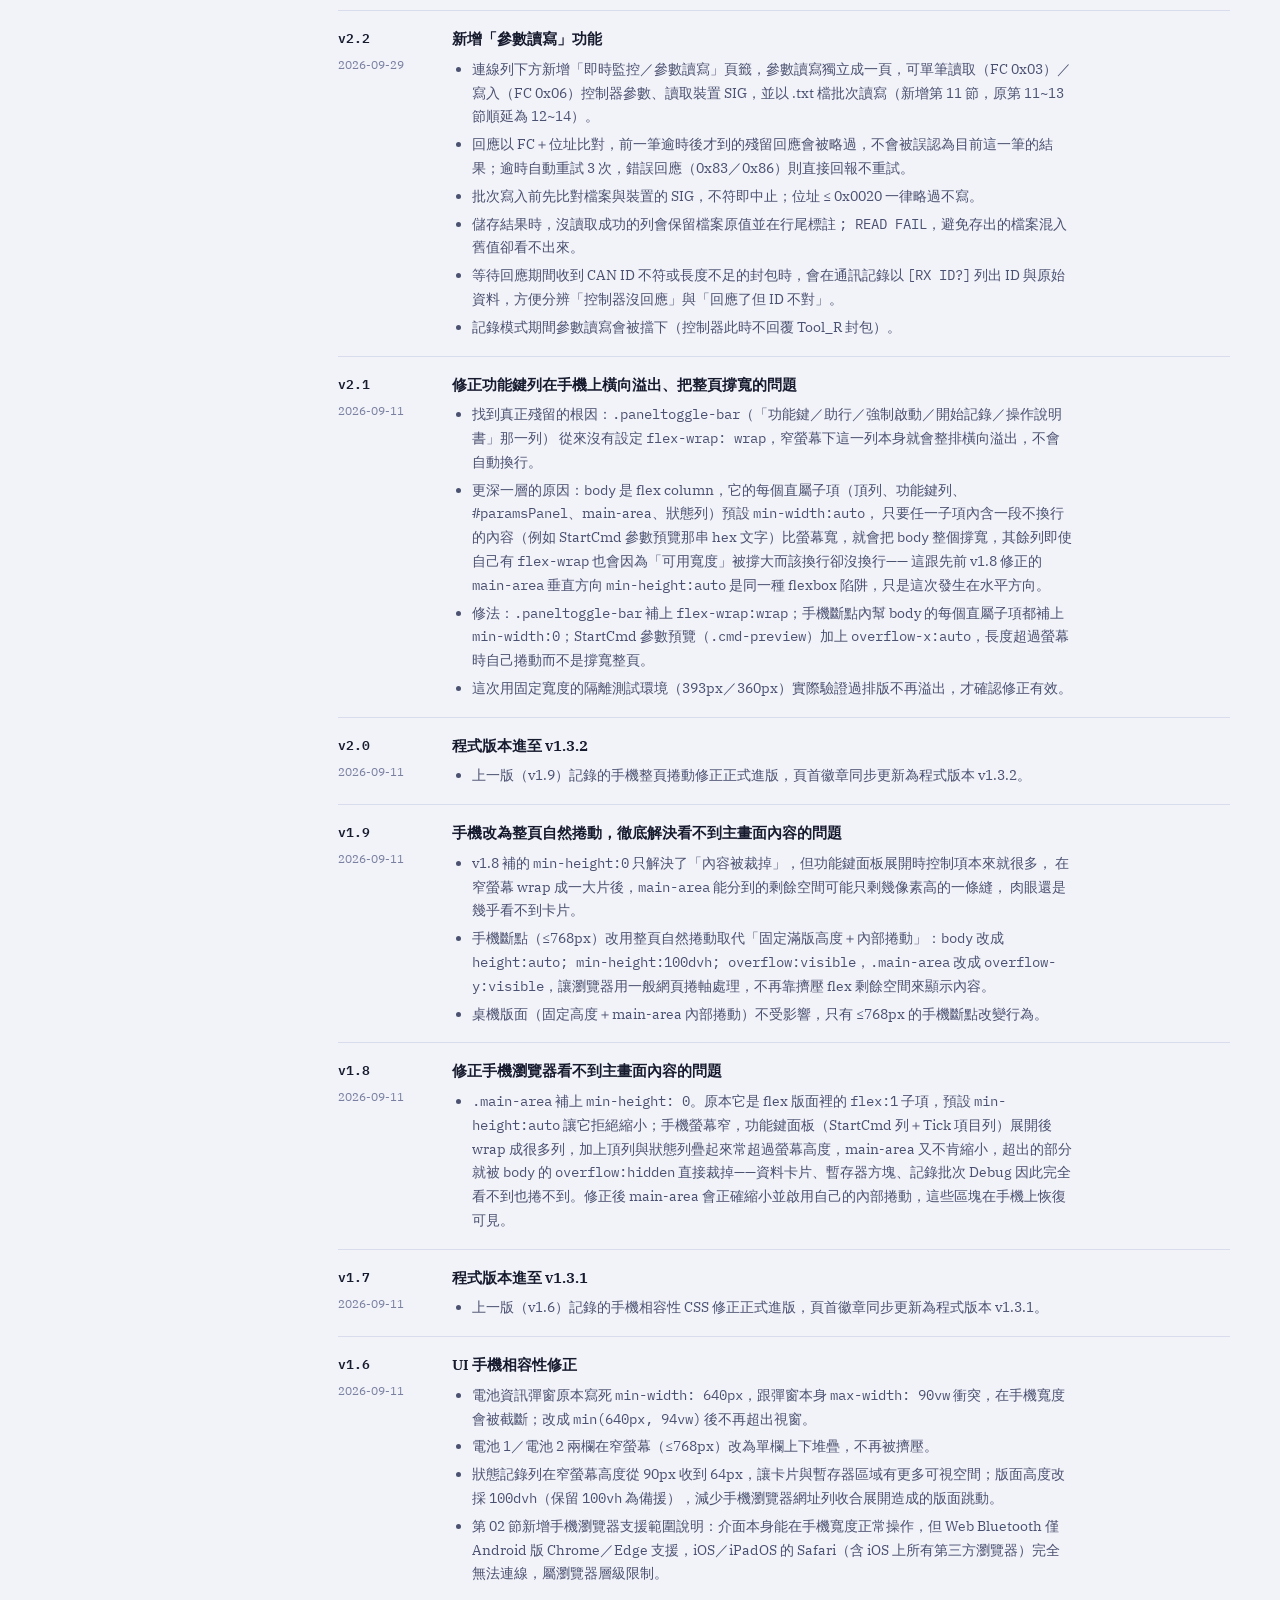
==== commit f177baf5: "chore: 進版至 v1.5.0（力矩感測器監控、參數批次停止） Co-Authored-By: Claude Opus 5.5 <noreply@anthropic.com>" ====
--- a/manual.html
+++ b/manual.html
@@ -448,8 +448,8 @@
     <p class="subtitle">透過 BLE↔CAN 橋接連線電動輔助自行車控制器，即時監控 Driver / Motor / Battery
       狀態、檢視暫存器位元，並可切換高頻批次記錄模式採集資料。本手冊對應目前介面版本，依實際操作順序編排。</p>
     <div class="meta-row">
-      <span class="pill accent">程式版本 v1.4.0</span>
-      <span class="pill cyan">手冊版本 v2.4（見第 14 節）</span>
+      <span class="pill accent">程式版本 v1.5.0</span>
+      <span class="pill cyan">手冊版本 v2.5（見第 14 節）</span>
       <span class="pill">單頁 Vanilla JS，無需建置</span>
       <span class="pill">需 HTTPS 或 localhost</span>
       <span class="pill">Chrome / Edge</span>
@@ -1051,6 +1051,15 @@
         <p class="sec-desc">本手冊隨介面調整而更新，以下記錄每次修訂新增或變更的內容，由新到舊排列。</p>
         <div class="changelog">
           <div class="change-entry">
+            <div class="change-meta"><span class="change-ver">v2.5</span><span class="change-date">2026-09-30</span></div>
+            <div class="change-body">
+              <h4>程式版本進至 v1.5.0</h4>
+              <ul>
+                <li>上一版（v2.4）記錄的力矩感測器監控、總線命令、參數讀寫逾時調整與批次停止正式進版，頁首徽章同步更新為程式版本 v1.5.0。</li>
+              </ul>
+            </div>
+          </div>
+          <div class="change-entry">
             <div class="change-meta"><span class="change-ver">v2.4</span><span class="change-date">2026-09-30</span></div>
             <div class="change-body">
               <h4>新增力矩感測器卡片、iOS Bluefy 相容性修正</h4>
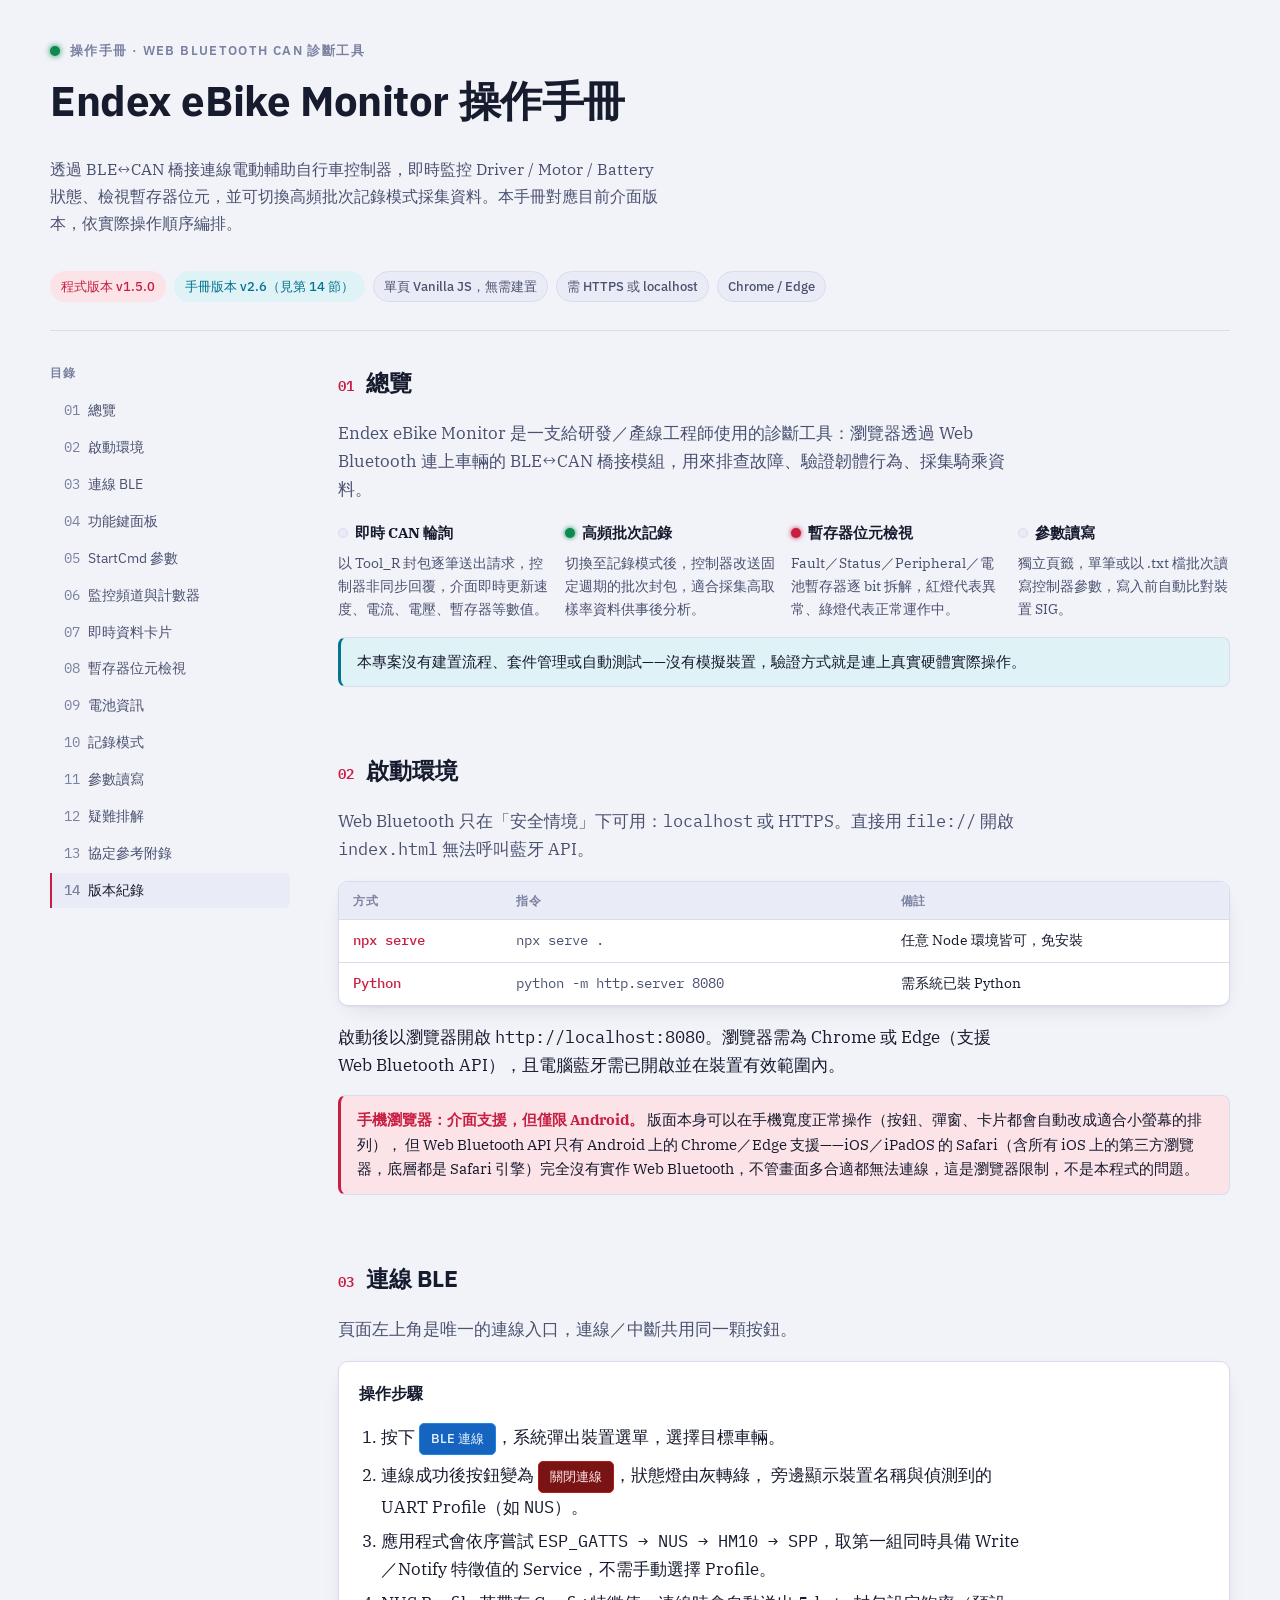
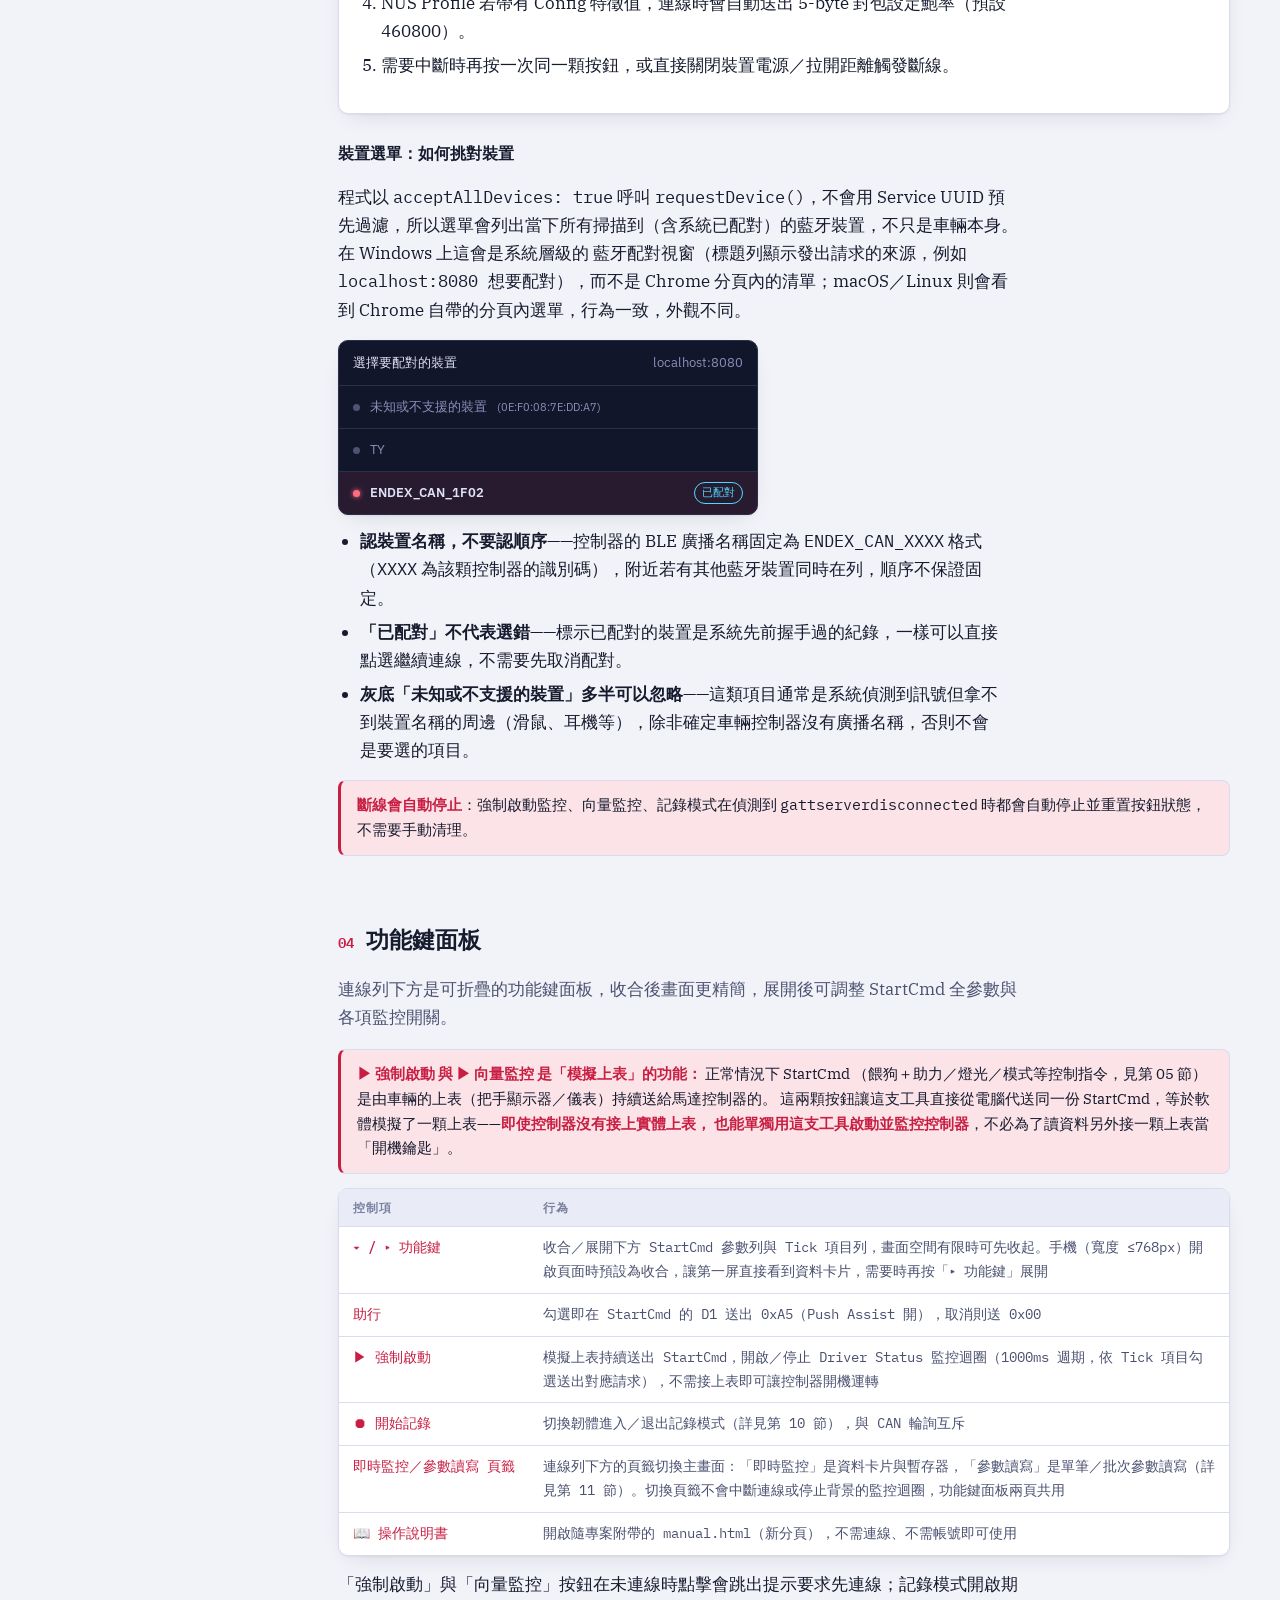
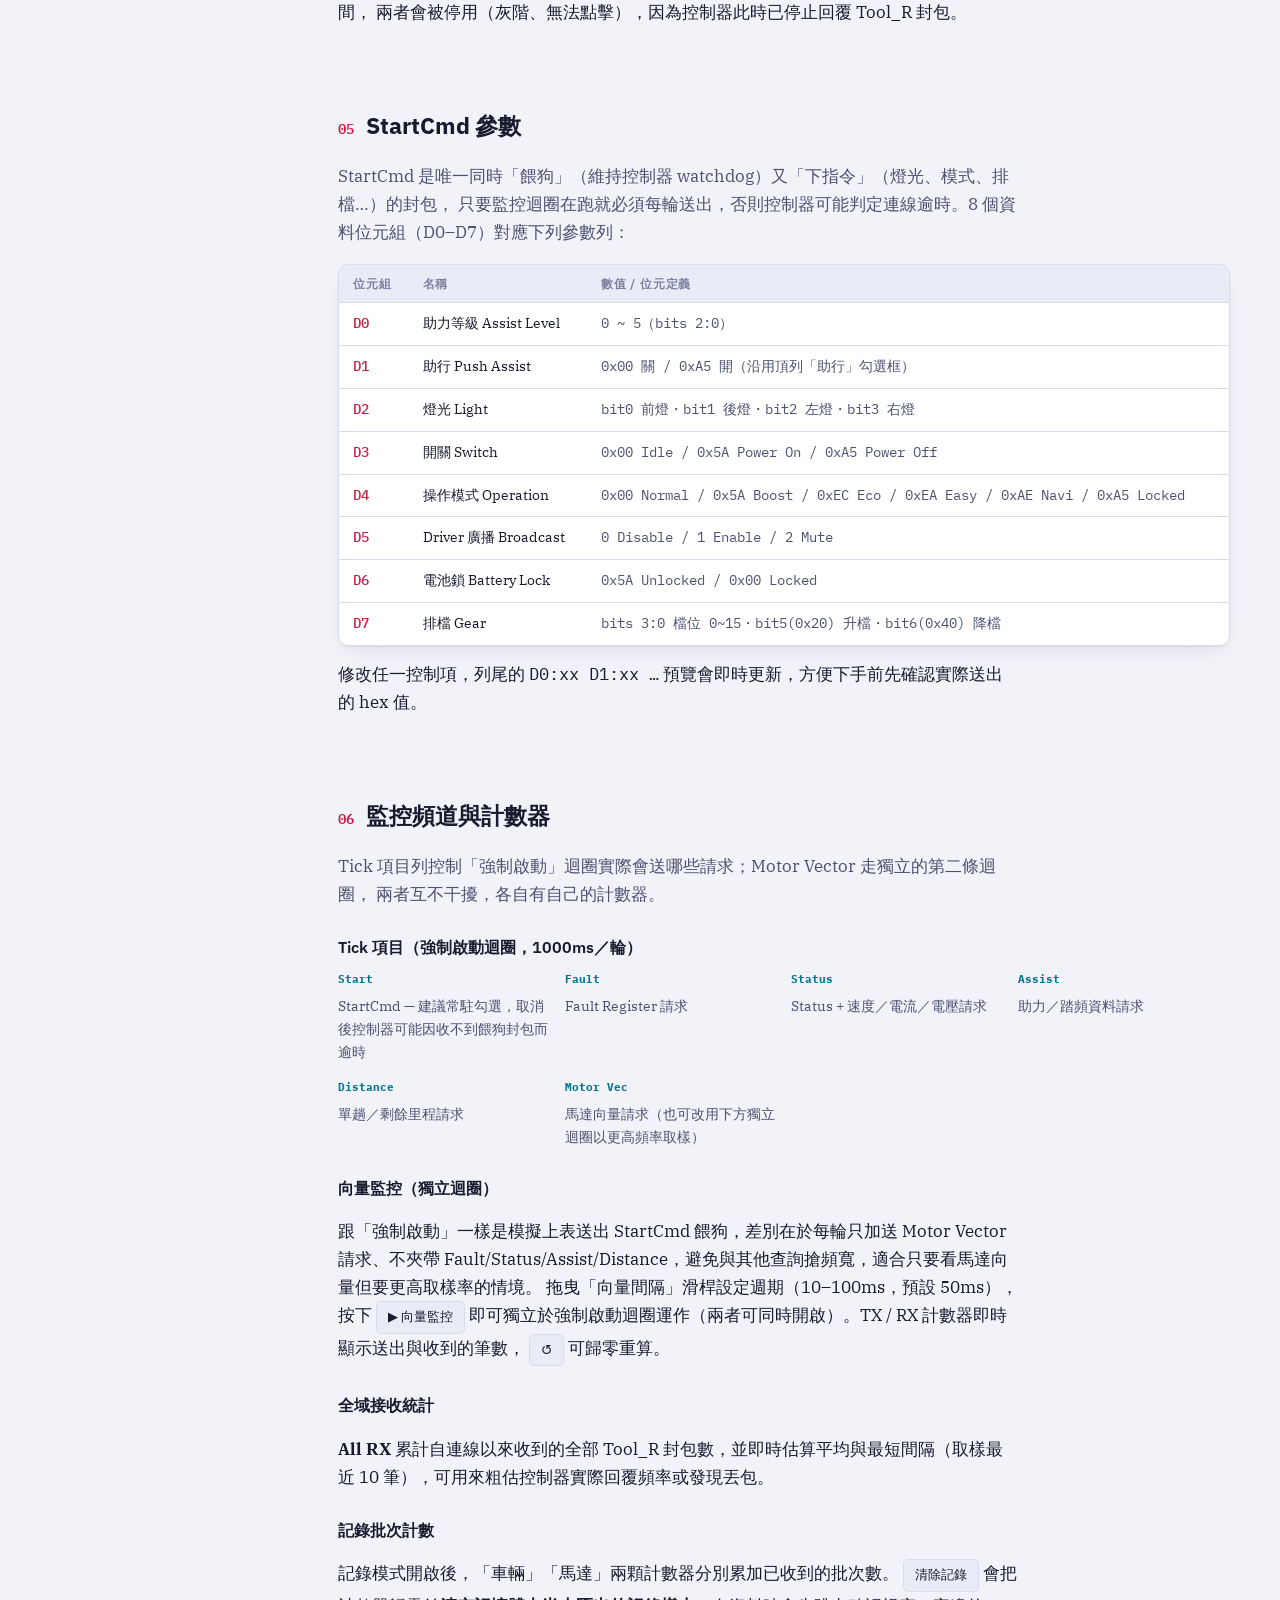
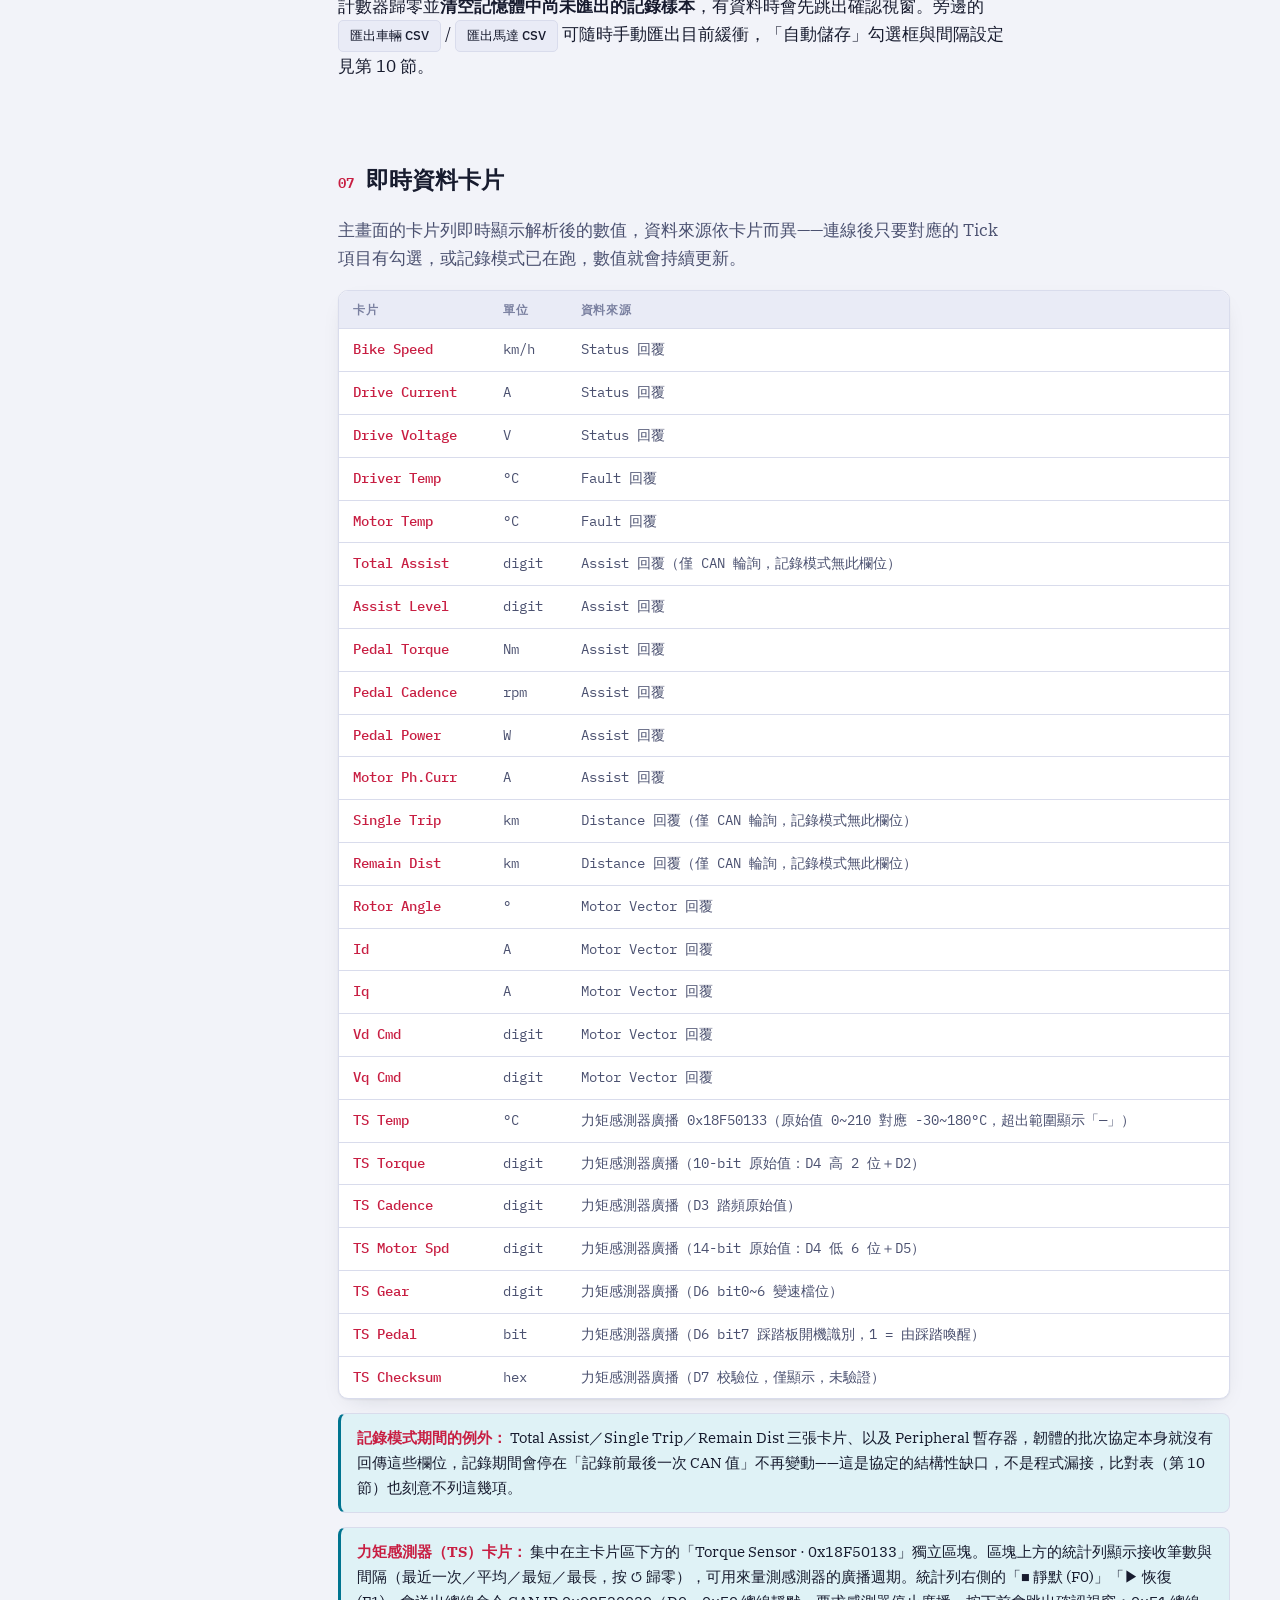
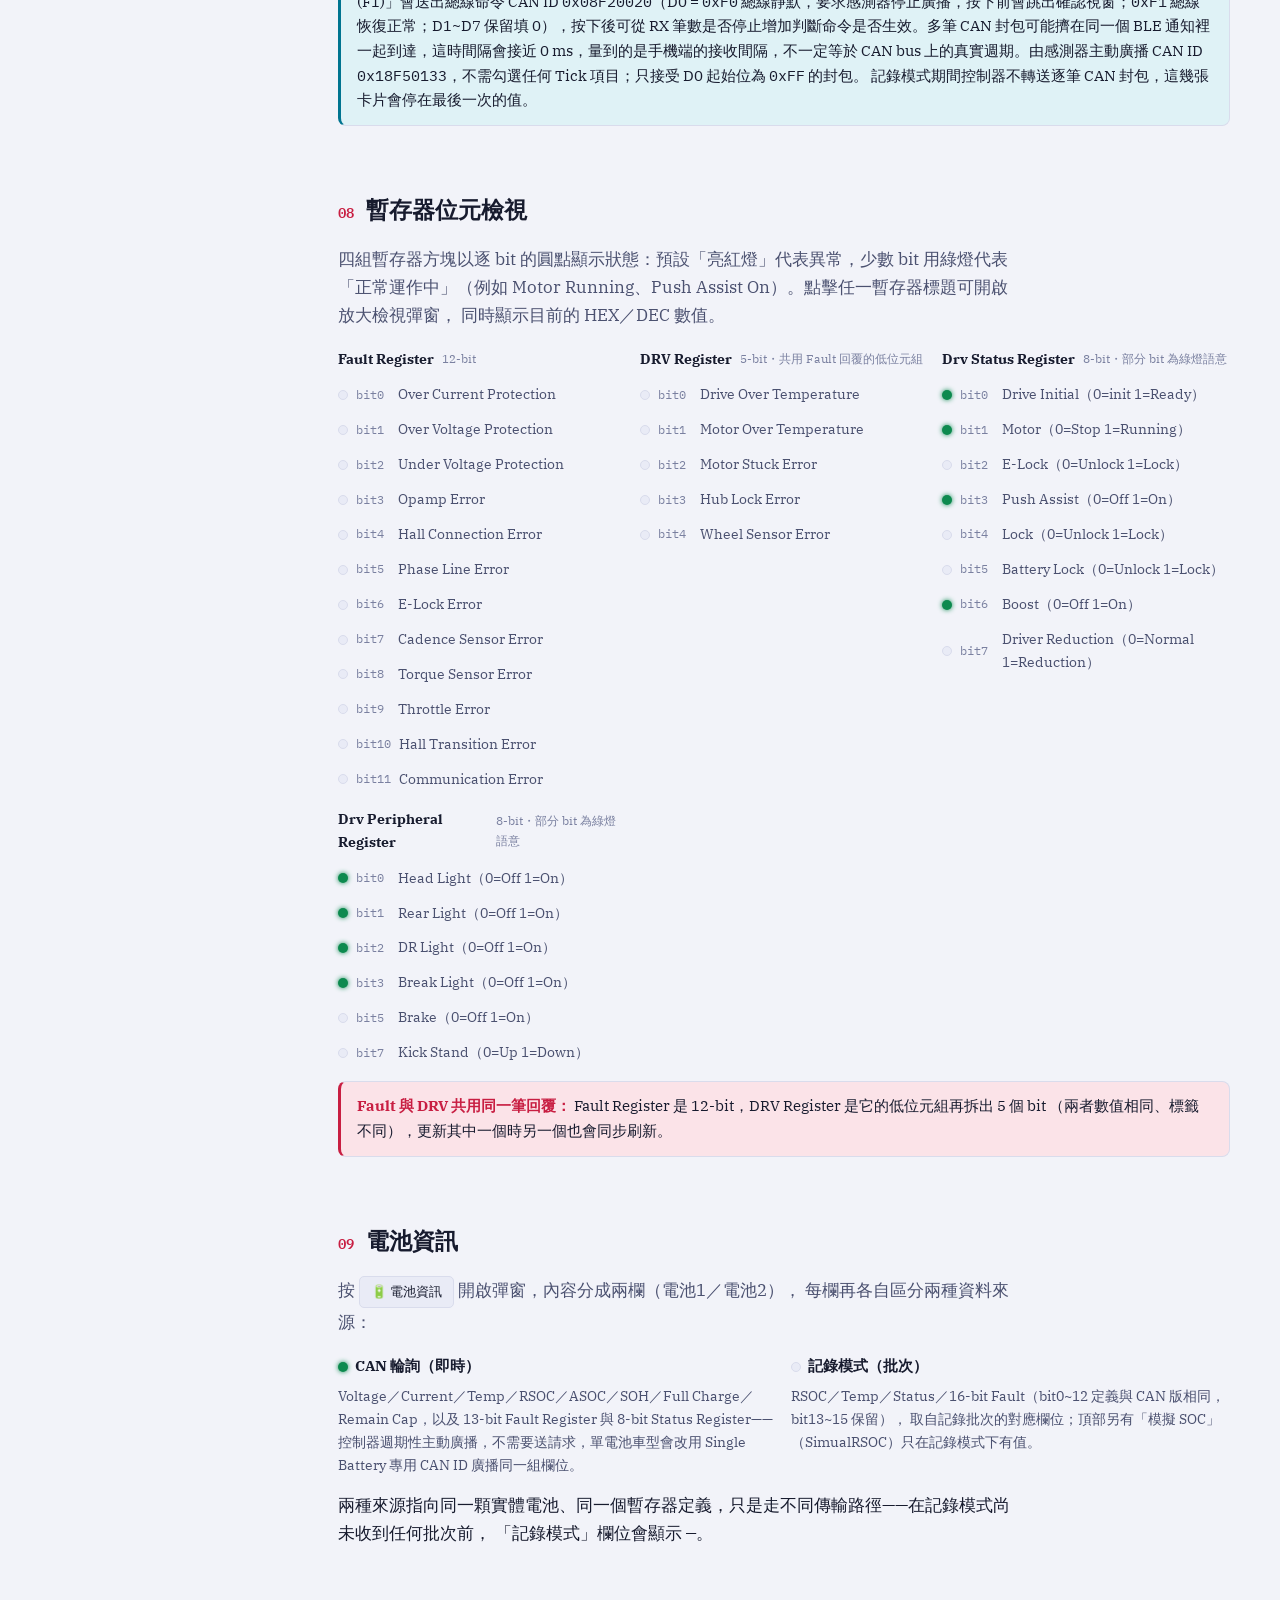
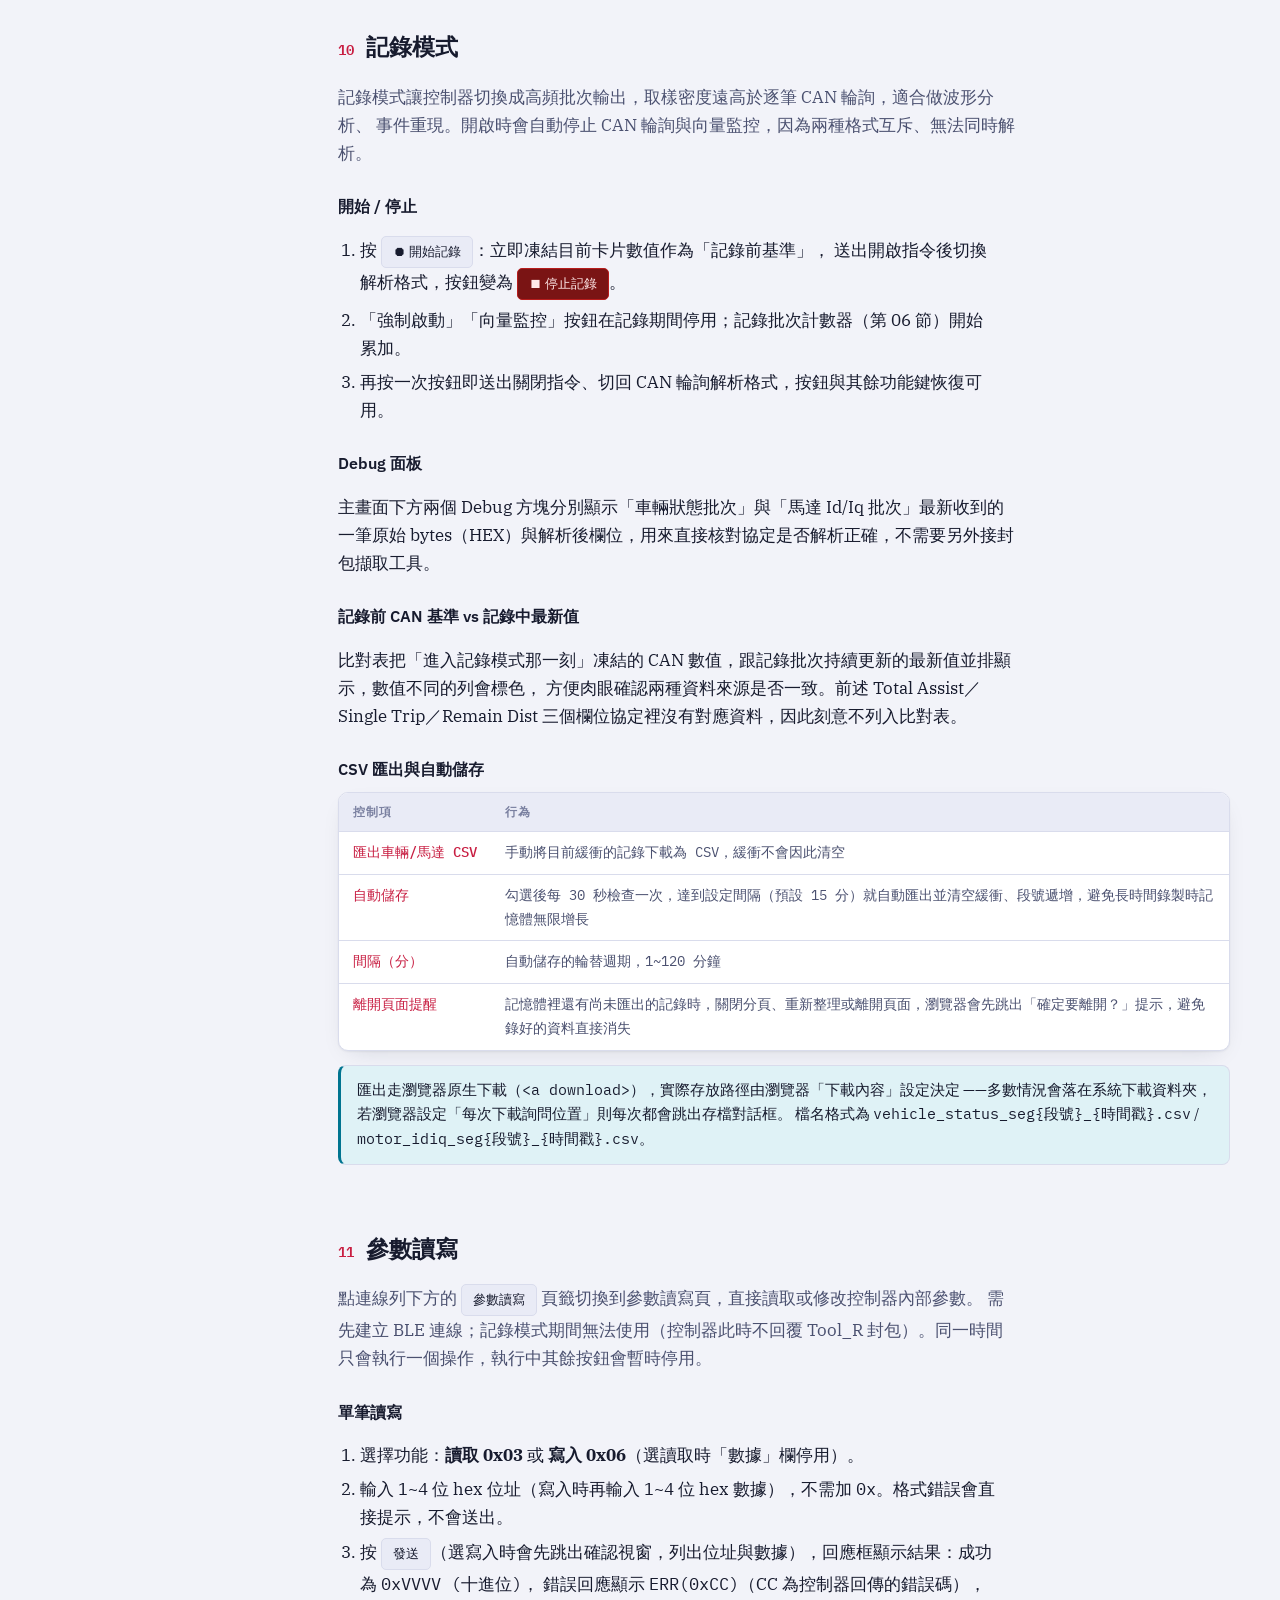
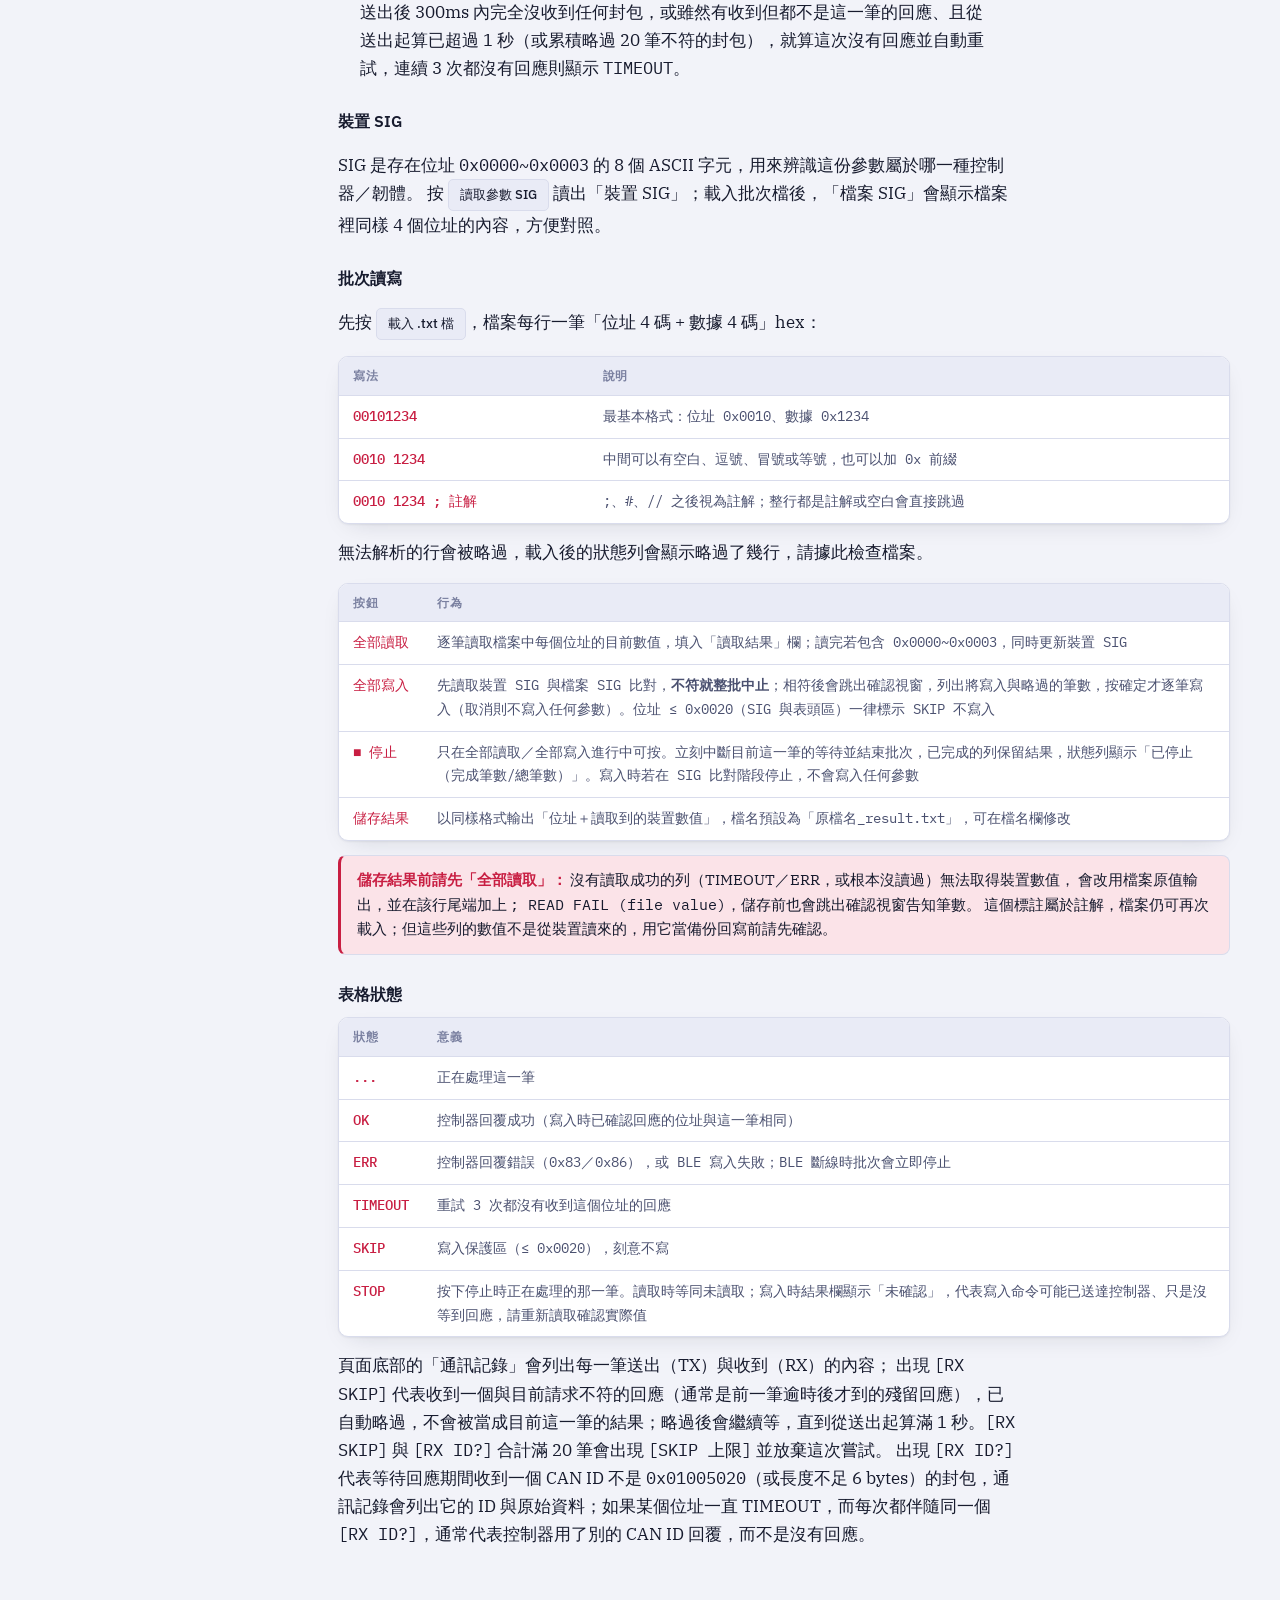
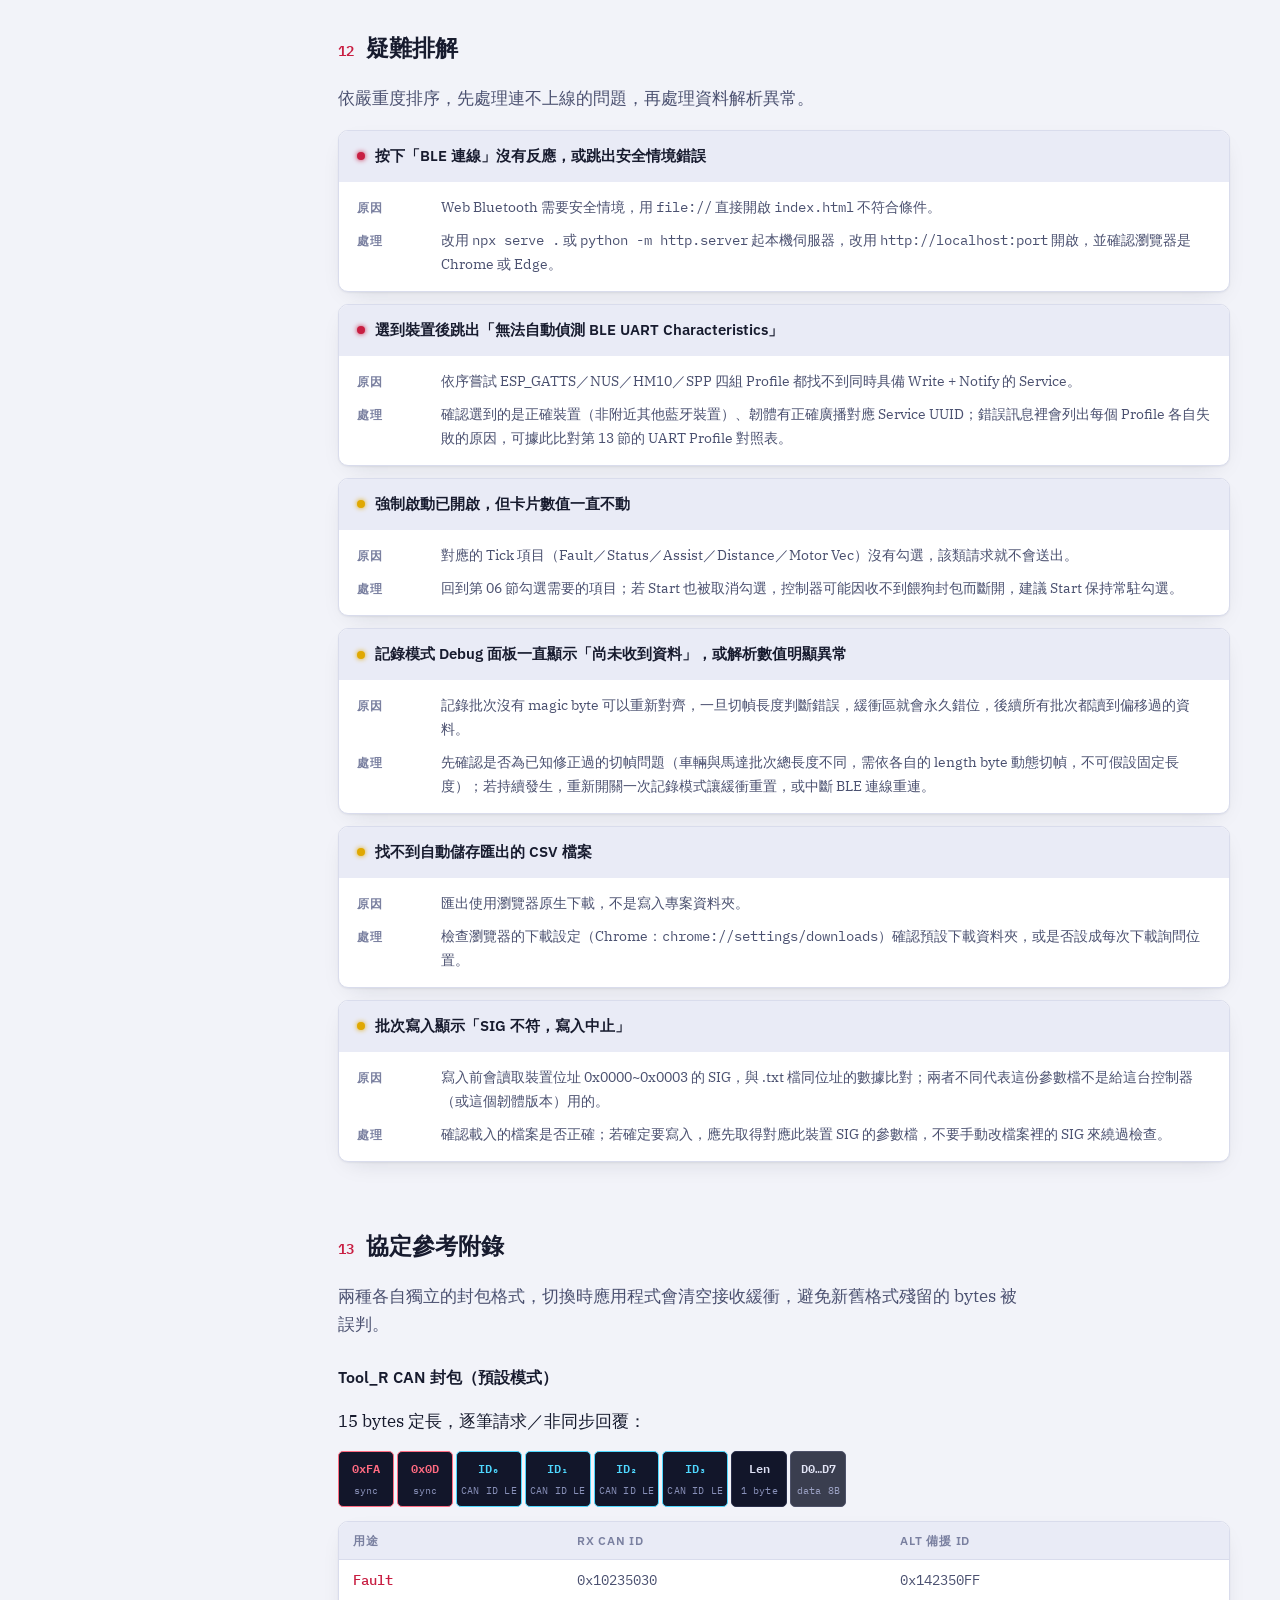
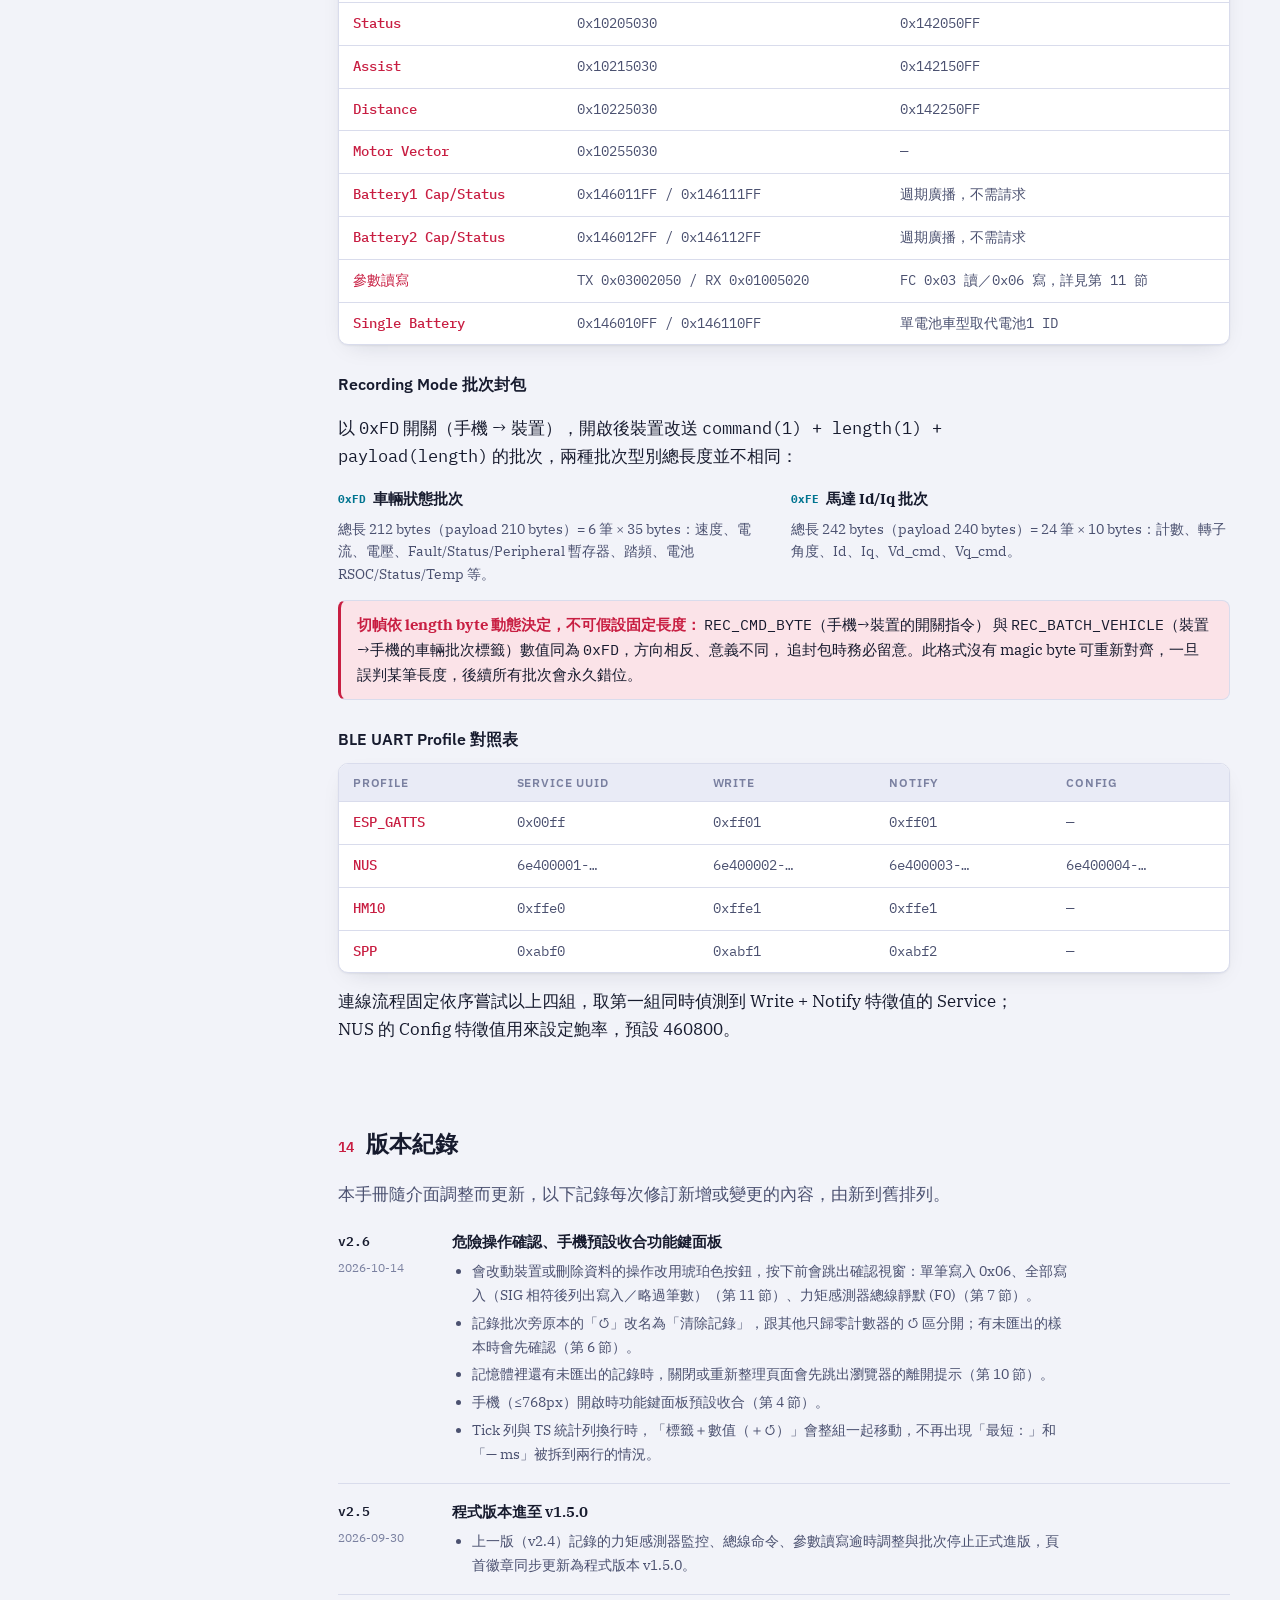
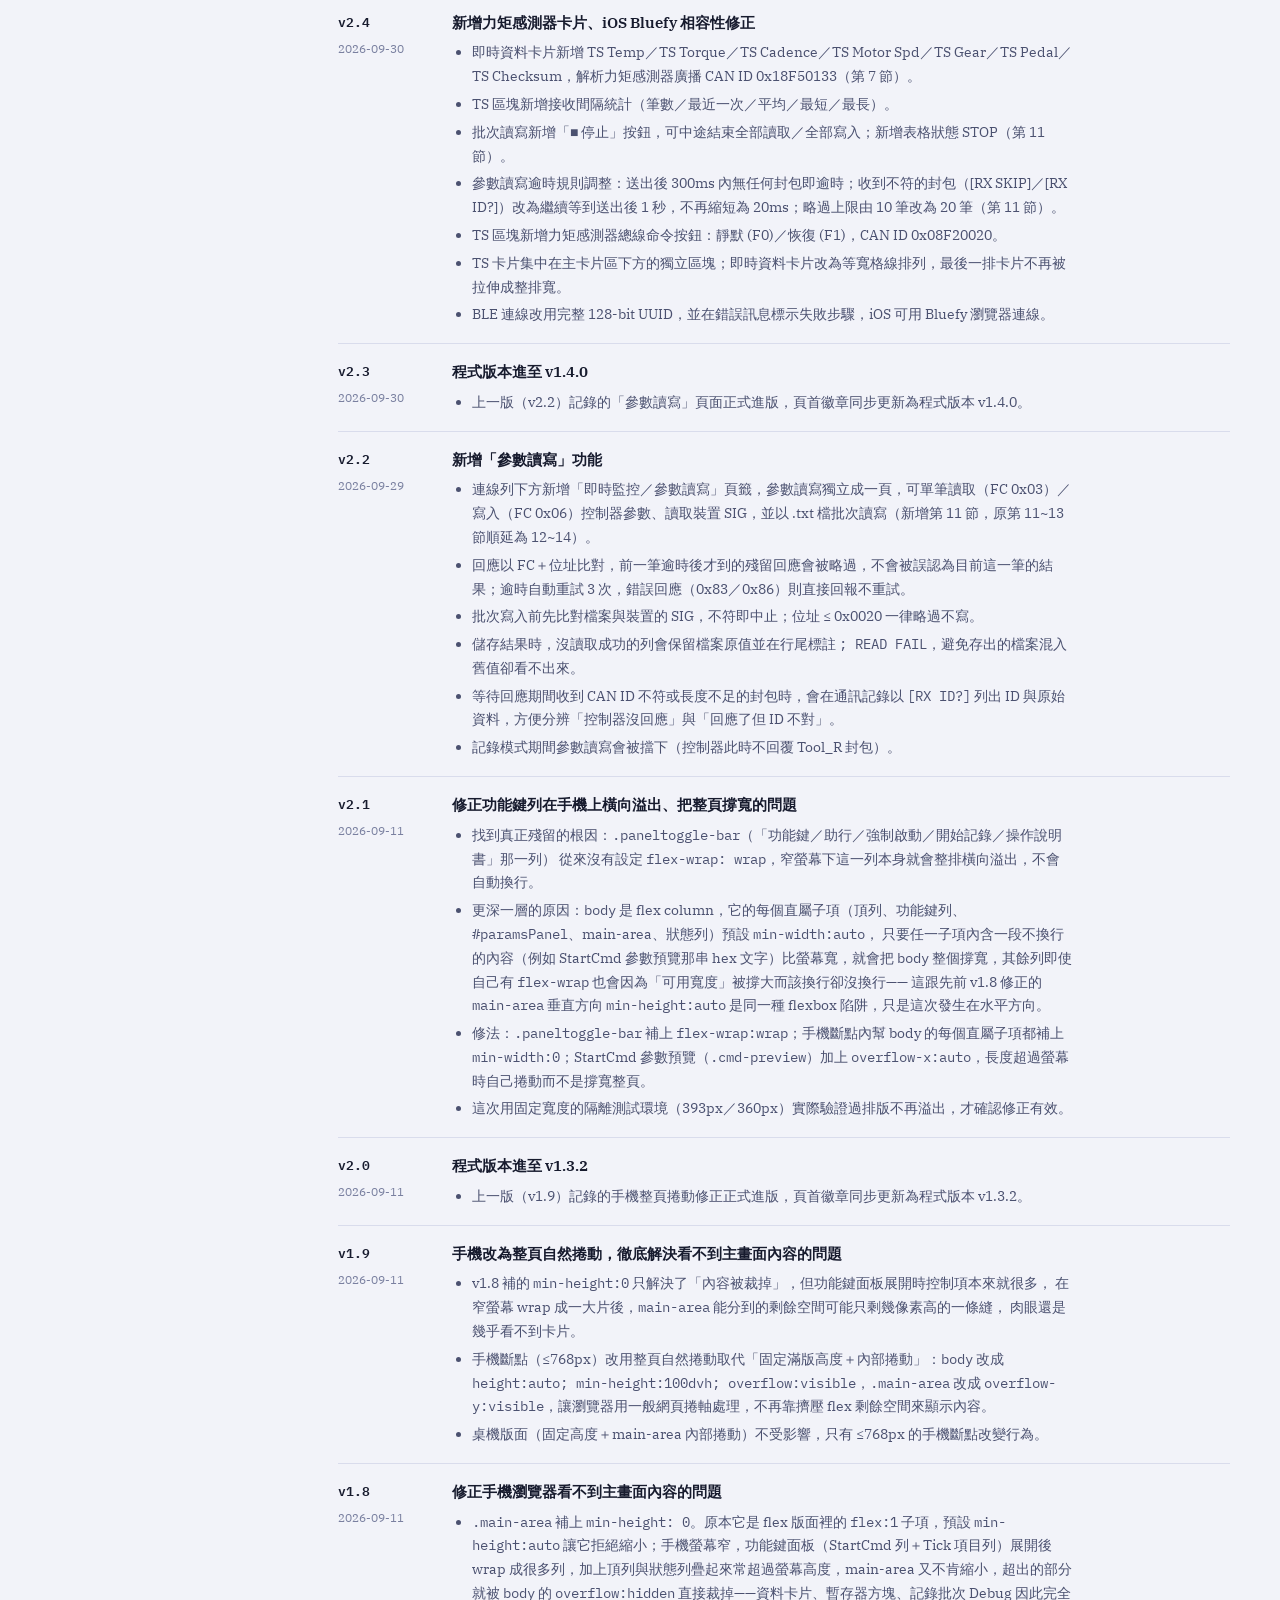
==== commit 2396d7ee: "feat: 危險操作加確認、手機預設收合功能鍵、統計列整組換行 - 單筆寫入 0x06、全部寫入（SIG 相符後列出寫入／略過筆數）、總線靜默 (F0) 送出前確認，按鈕改為琥珀色 btn-warn " ====
--- a/manual.html
+++ b/manual.html
@@ -449,7 +449,7 @@
       狀態、檢視暫存器位元，並可切換高頻批次記錄模式採集資料。本手冊對應目前介面版本，依實際操作順序編排。</p>
     <div class="meta-row">
       <span class="pill accent">程式版本 v1.5.0</span>
-      <span class="pill cyan">手冊版本 v2.5（見第 14 節）</span>
+      <span class="pill cyan">手冊版本 v2.6（見第 14 節）</span>
       <span class="pill">單頁 Vanilla JS，無需建置</span>
       <span class="pill">需 HTTPS 或 localhost</span>
       <span class="pill">Chrome / Edge</span>
@@ -607,7 +607,7 @@
           <table class="spec-table">
             <thead><tr><th>控制項</th><th>行為</th></tr></thead>
             <tbody>
-              <tr><td class="key">▾ / ▸ 功能鍵</td><td class="val" style="white-space:normal">收合／展開下方 StartCmd 參數列與 Tick 項目列，畫面空間有限時可先收起</td></tr>
+              <tr><td class="key">▾ / ▸ 功能鍵</td><td class="val" style="white-space:normal">收合／展開下方 StartCmd 參數列與 Tick 項目列，畫面空間有限時可先收起。手機（寬度 ≤768px）開啟頁面時預設為收合，讓第一屏直接看到資料卡片，需要時再按「▸ 功能鍵」展開</td></tr>
               <tr><td class="key">助行</td><td class="val" style="white-space:normal">勾選即在 StartCmd 的 D1 送出 <code>0xA5</code>（Push Assist 開），取消則送 <code>0x00</code></td></tr>
               <tr><td class="key">▶ 強制啟動</td><td class="val" style="white-space:normal">模擬上表持續送出 StartCmd，開啟／停止 Driver Status 監控迴圈（1000ms 週期，依 Tick 項目勾選送出對應請求），不需接上表即可讓控制器開機運轉</td></tr>
               <tr><td class="key">⏺ 開始記錄</td><td class="val" style="white-space:normal">切換韌體進入／退出記錄模式（詳見第 10 節），與 CAN 輪詢互斥</td></tr>
@@ -671,7 +671,8 @@
           10 筆），可用來粗估控制器實際回覆頻率或發現丟包。</p>
 
         <h3>記錄批次計數</h3>
-        <p>記錄模式開啟後，「車輛」「馬達」兩顆計數器分別累加已收到的批次數；旁邊的
+        <p>記錄模式開啟後，「車輛」「馬達」兩顆計數器分別累加已收到的批次數。
+          <span class="btn-preview">清除記錄</span> 會把計數器歸零並<b>清空記憶體中尚未匯出的記錄樣本</b>，有資料時會先跳出確認視窗。旁邊的
           <span class="btn-preview">匯出車輛 CSV</span> / <span class="btn-preview">匯出馬達 CSV</span>
           可隨時手動匯出目前緩衝，「自動儲存」勾選框與間隔設定見第 10 節。</p>
       </section>
@@ -718,7 +719,7 @@
           暫存器，韌體的批次協定本身就沒有回傳這些欄位，記錄期間會停在「記錄前最後一次 CAN 值」不再變動——這是協定的結構性缺口，不是程式漏接，比對表（第 10 節）也刻意不列這幾項。
         </div>
         <div class="callout" style="margin-top:14px">
-          <strong>力矩感測器（TS）卡片：</strong> 集中在主卡片區下方的「Torque Sensor · 0x18F50133」獨立區塊。區塊上方的統計列顯示接收筆數與間隔（最近一次／平均／最短／最長，按 ↺ 歸零），可用來量測感測器的廣播週期。統計列右側的「■ 靜默 (F0)」「▶ 恢復 (F1)」會送出總線命令 CAN ID <code>0x08F20020</code>（D0 = <code>0xF0</code> 總線靜默，要求感測器停止廣播；<code>0xF1</code> 總線恢復正常；D1~D7 保留填 0），按下後可從 RX 筆數是否停止增加判斷命令是否生效。多筆 CAN 封包可能擠在同一個 BLE 通知裡一起到達，這時間隔會接近 0 ms，量到的是手機端的接收間隔，不一定等於 CAN bus 上的真實週期。由感測器主動廣播 CAN ID <code>0x18F50133</code>，不需勾選任何 Tick 項目；只接受 D0 起始位為 <code>0xFF</code> 的封包。
+          <strong>力矩感測器（TS）卡片：</strong> 集中在主卡片區下方的「Torque Sensor · 0x18F50133」獨立區塊。區塊上方的統計列顯示接收筆數與間隔（最近一次／平均／最短／最長，按 ↺ 歸零），可用來量測感測器的廣播週期。統計列右側的「■ 靜默 (F0)」「▶ 恢復 (F1)」會送出總線命令 CAN ID <code>0x08F20020</code>（D0 = <code>0xF0</code> 總線靜默，要求感測器停止廣播，按下前會跳出確認視窗；<code>0xF1</code> 總線恢復正常；D1~D7 保留填 0），按下後可從 RX 筆數是否停止增加判斷命令是否生效。多筆 CAN 封包可能擠在同一個 BLE 通知裡一起到達，這時間隔會接近 0 ms，量到的是手機端的接收間隔，不一定等於 CAN bus 上的真實週期。由感測器主動廣播 CAN ID <code>0x18F50133</code>，不需勾選任何 Tick 項目；只接受 D0 起始位為 <code>0xFF</code> 的封包。
           記錄模式期間控制器不轉送逐筆 CAN 封包，這幾張卡片會停在最後一次的值。
         </div>
       </section>
@@ -842,6 +843,7 @@
               <tr><td class="key">匯出車輛/馬達 CSV</td><td class="val" style="white-space:normal">手動將目前緩衝的記錄下載為 CSV，緩衝不會因此清空</td></tr>
               <tr><td class="key">自動儲存</td><td class="val" style="white-space:normal">勾選後每 30 秒檢查一次，達到設定間隔（預設 15 分）就自動匯出並清空緩衝、段號遞增，避免長時間錄製時記憶體無限增長</td></tr>
               <tr><td class="key">間隔（分）</td><td class="val" style="white-space:normal">自動儲存的輪替週期，1~120 分鐘</td></tr>
+              <tr><td class="key">離開頁面提醒</td><td class="val" style="white-space:normal">記憶體裡還有尚未匯出的記錄時，關閉分頁、重新整理或離開頁面，瀏覽器會先跳出「確定要離開？」提示，避免錄好的資料直接消失</td></tr>
             </tbody>
           </table>
         </div>
@@ -862,7 +864,7 @@
         <ol>
           <li>選擇功能：<b>讀取 0x03</b> 或 <b>寫入 0x06</b>（選讀取時「數據」欄停用）。</li>
           <li>輸入 1~4 位 hex 位址（寫入時再輸入 1~4 位 hex 數據），不需加 <code>0x</code>。格式錯誤會直接提示，不會送出。</li>
-          <li>按 <span class="btn-preview">發送</span>，回應框顯示結果：成功為 <code>0xVVVV (十進位)</code>，
+          <li>按 <span class="btn-preview">發送</span>（選寫入時會先跳出確認視窗，列出位址與數據），回應框顯示結果：成功為 <code>0xVVVV (十進位)</code>，
             錯誤回應顯示 <code>ERR(0xCC)</code>（CC 為控制器回傳的錯誤碼），送出後 300ms 內完全沒收到任何封包，或雖然有收到但都不是這一筆的回應、且從送出起算已超過 1 秒（或累積略過 20 筆不符的封包），就算這次沒有回應並自動重試，連續 3 次都沒有回應則顯示 <code>TIMEOUT</code>。</li>
         </ol>
 
@@ -889,7 +891,7 @@
             <thead><tr><th>按鈕</th><th>行為</th></tr></thead>
             <tbody>
               <tr><td class="key">全部讀取</td><td class="val" style="white-space:normal">逐筆讀取檔案中每個位址的目前數值，填入「讀取結果」欄；讀完若包含 0x0000~0x0003，同時更新裝置 SIG</td></tr>
-              <tr><td class="key">全部寫入</td><td class="val" style="white-space:normal">先讀取裝置 SIG 與檔案 SIG 比對，<b>不符就整批中止</b>；相符才逐筆寫入。位址 ≤ <code>0x0020</code>（SIG 與表頭區）一律標示 SKIP 不寫入</td></tr>
+              <tr><td class="key">全部寫入</td><td class="val" style="white-space:normal">先讀取裝置 SIG 與檔案 SIG 比對，<b>不符就整批中止</b>；相符後會跳出確認視窗，列出將寫入與略過的筆數，按確定才逐筆寫入（取消則不寫入任何參數）。位址 ≤ <code>0x0020</code>（SIG 與表頭區）一律標示 SKIP 不寫入</td></tr>
               <tr><td class="key">■ 停止</td><td class="val" style="white-space:normal">只在全部讀取／全部寫入進行中可按。立刻中斷目前這一筆的等待並結束批次，已完成的列保留結果，狀態列顯示「已停止（完成筆數/總筆數）」。寫入時若在 SIG 比對階段停止，不會寫入任何參數</td></tr>
               <tr><td class="key">儲存結果</td><td class="val" style="white-space:normal">以同樣格式輸出「位址＋讀取到的裝置數值」，檔名預設為「原檔名_result.txt」，可在檔名欄修改</td></tr>
             </tbody>
@@ -1050,6 +1052,19 @@
         <div class="sec-hd"><span class="sec-num">14</span><h2>版本紀錄</h2></div>
         <p class="sec-desc">本手冊隨介面調整而更新，以下記錄每次修訂新增或變更的內容，由新到舊排列。</p>
         <div class="changelog">
+          <div class="change-entry">
+            <div class="change-meta"><span class="change-ver">v2.6</span><span class="change-date">2026-10-14</span></div>
+            <div class="change-body">
+              <h4>危險操作確認、手機預設收合功能鍵面板</h4>
+              <ul>
+                <li>會改動裝置或刪除資料的操作改用琥珀色按鈕，按下前會跳出確認視窗：單筆寫入 0x06、全部寫入（SIG 相符後列出寫入／略過筆數）（第 11 節）、力矩感測器總線靜默 (F0)（第 7 節）。</li>
+                <li>記錄批次旁原本的「↺」改名為「清除記錄」，跟其他只歸零計數器的 ↺ 區分開；有未匯出的樣本時會先確認（第 6 節）。</li>
+                <li>記憶體裡還有未匯出的記錄時，關閉或重新整理頁面會先跳出瀏覽器的離開提示（第 10 節）。</li>
+                <li>手機（≤768px）開啟時功能鍵面板預設收合（第 4 節）。</li>
+                <li>Tick 列與 TS 統計列換行時，「標籤＋數值（＋↺）」會整組一起移動，不再出現「最短：」和「— ms」被拆到兩行的情況。</li>
+              </ul>
+            </div>
+          </div>
           <div class="change-entry">
             <div class="change-meta"><span class="change-ver">v2.5</span><span class="change-date">2026-09-30</span></div>
             <div class="change-body">
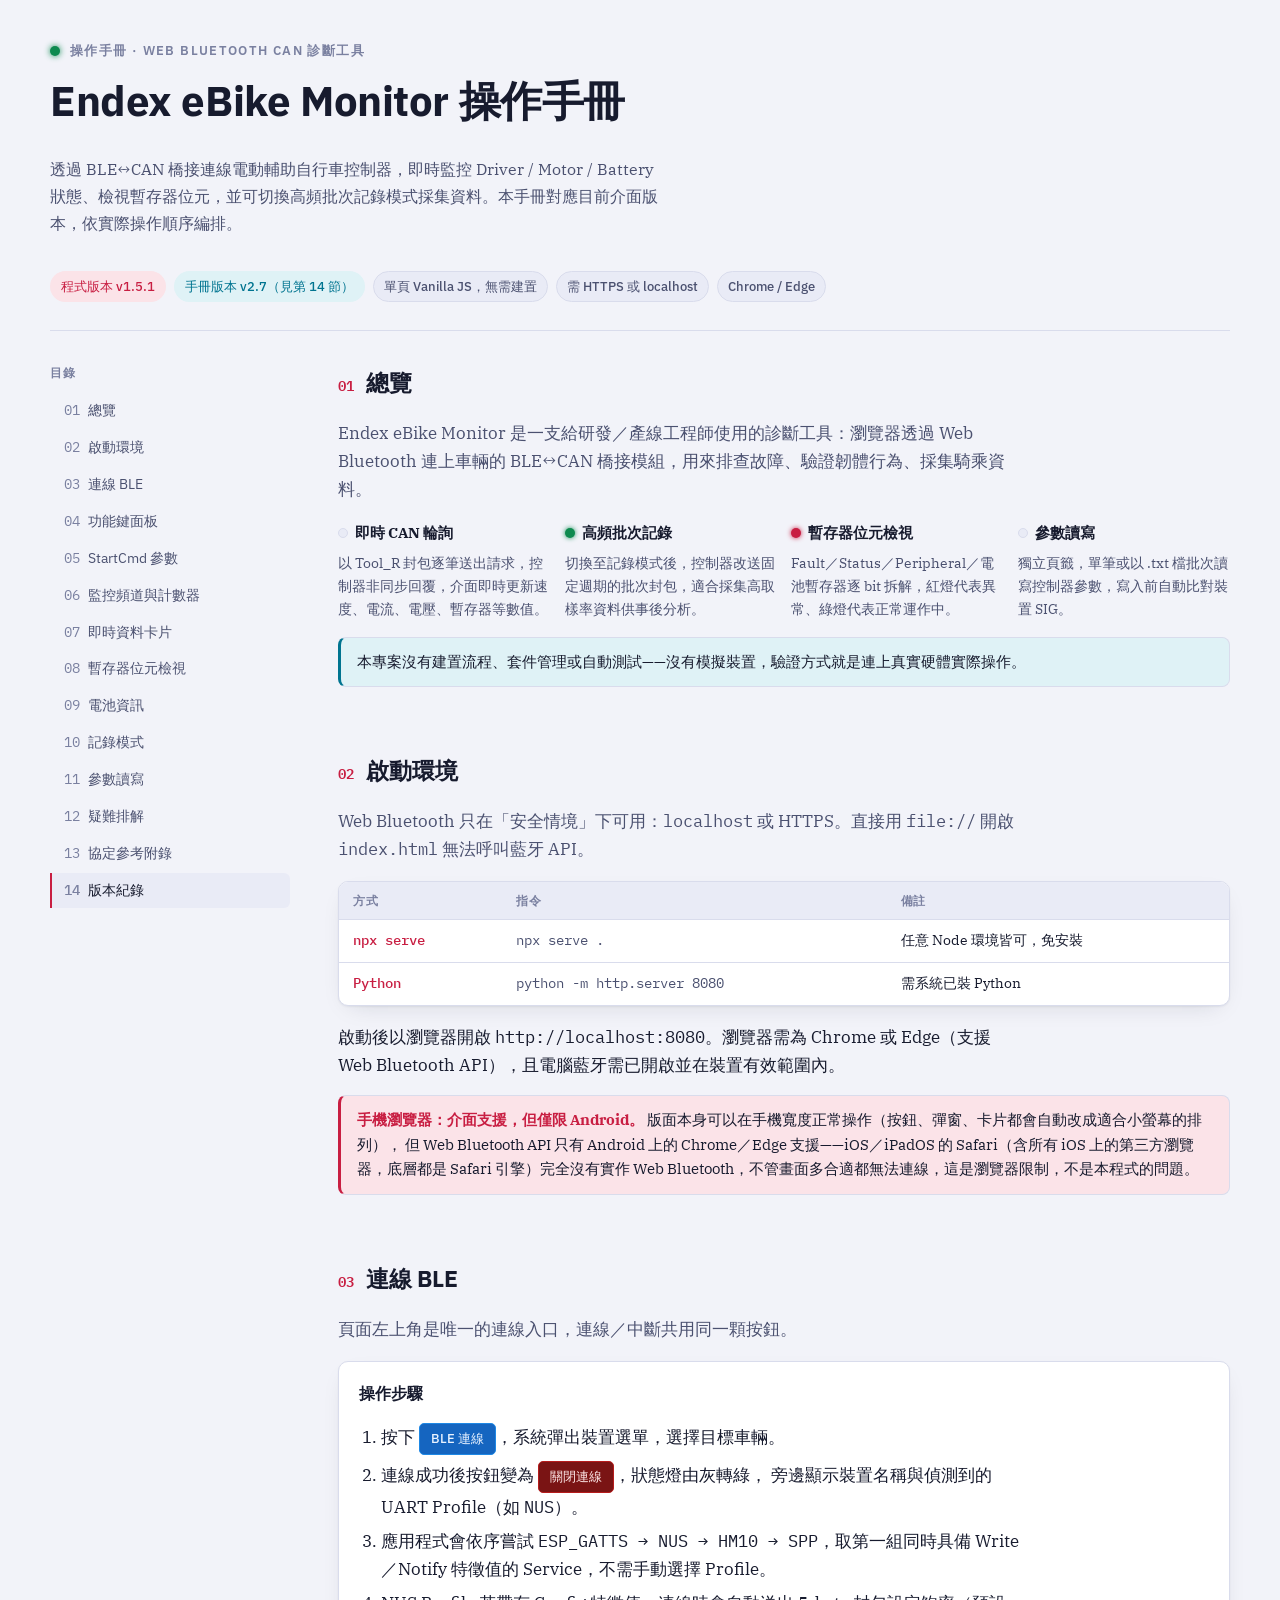
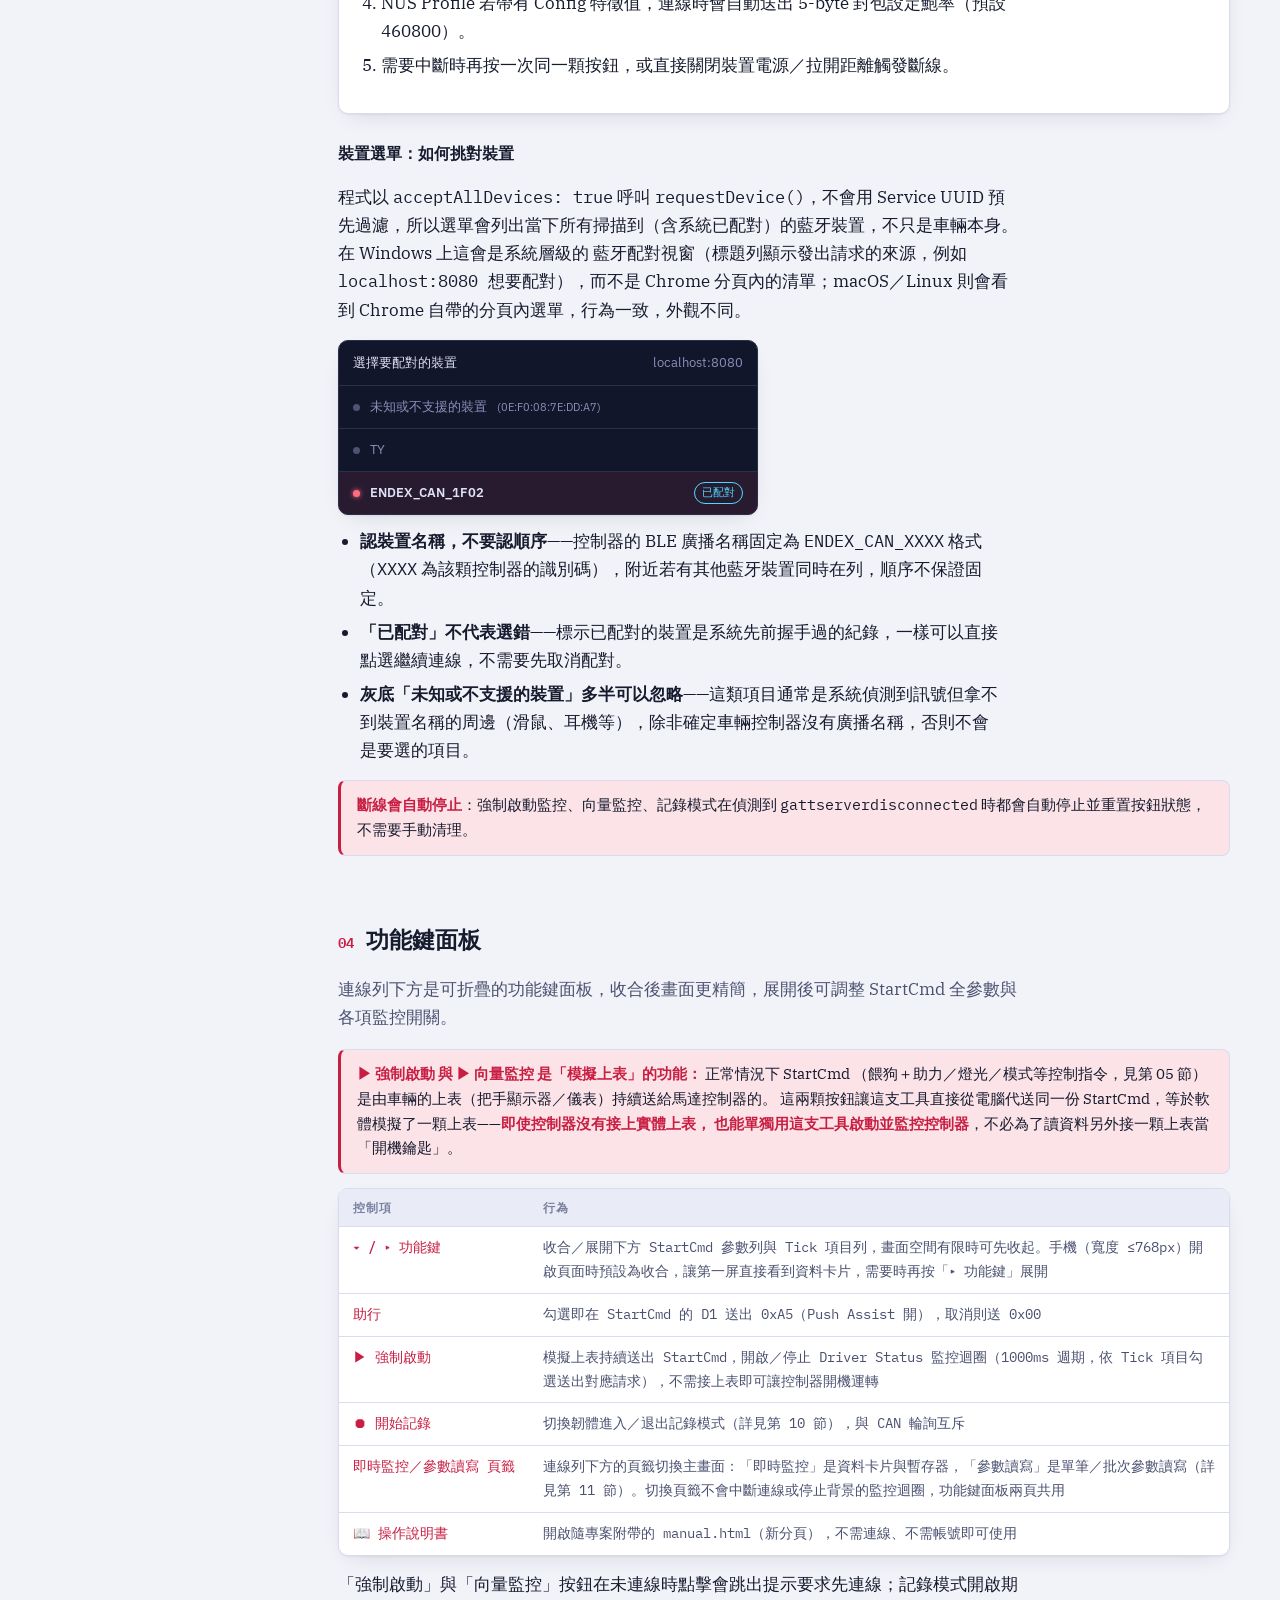
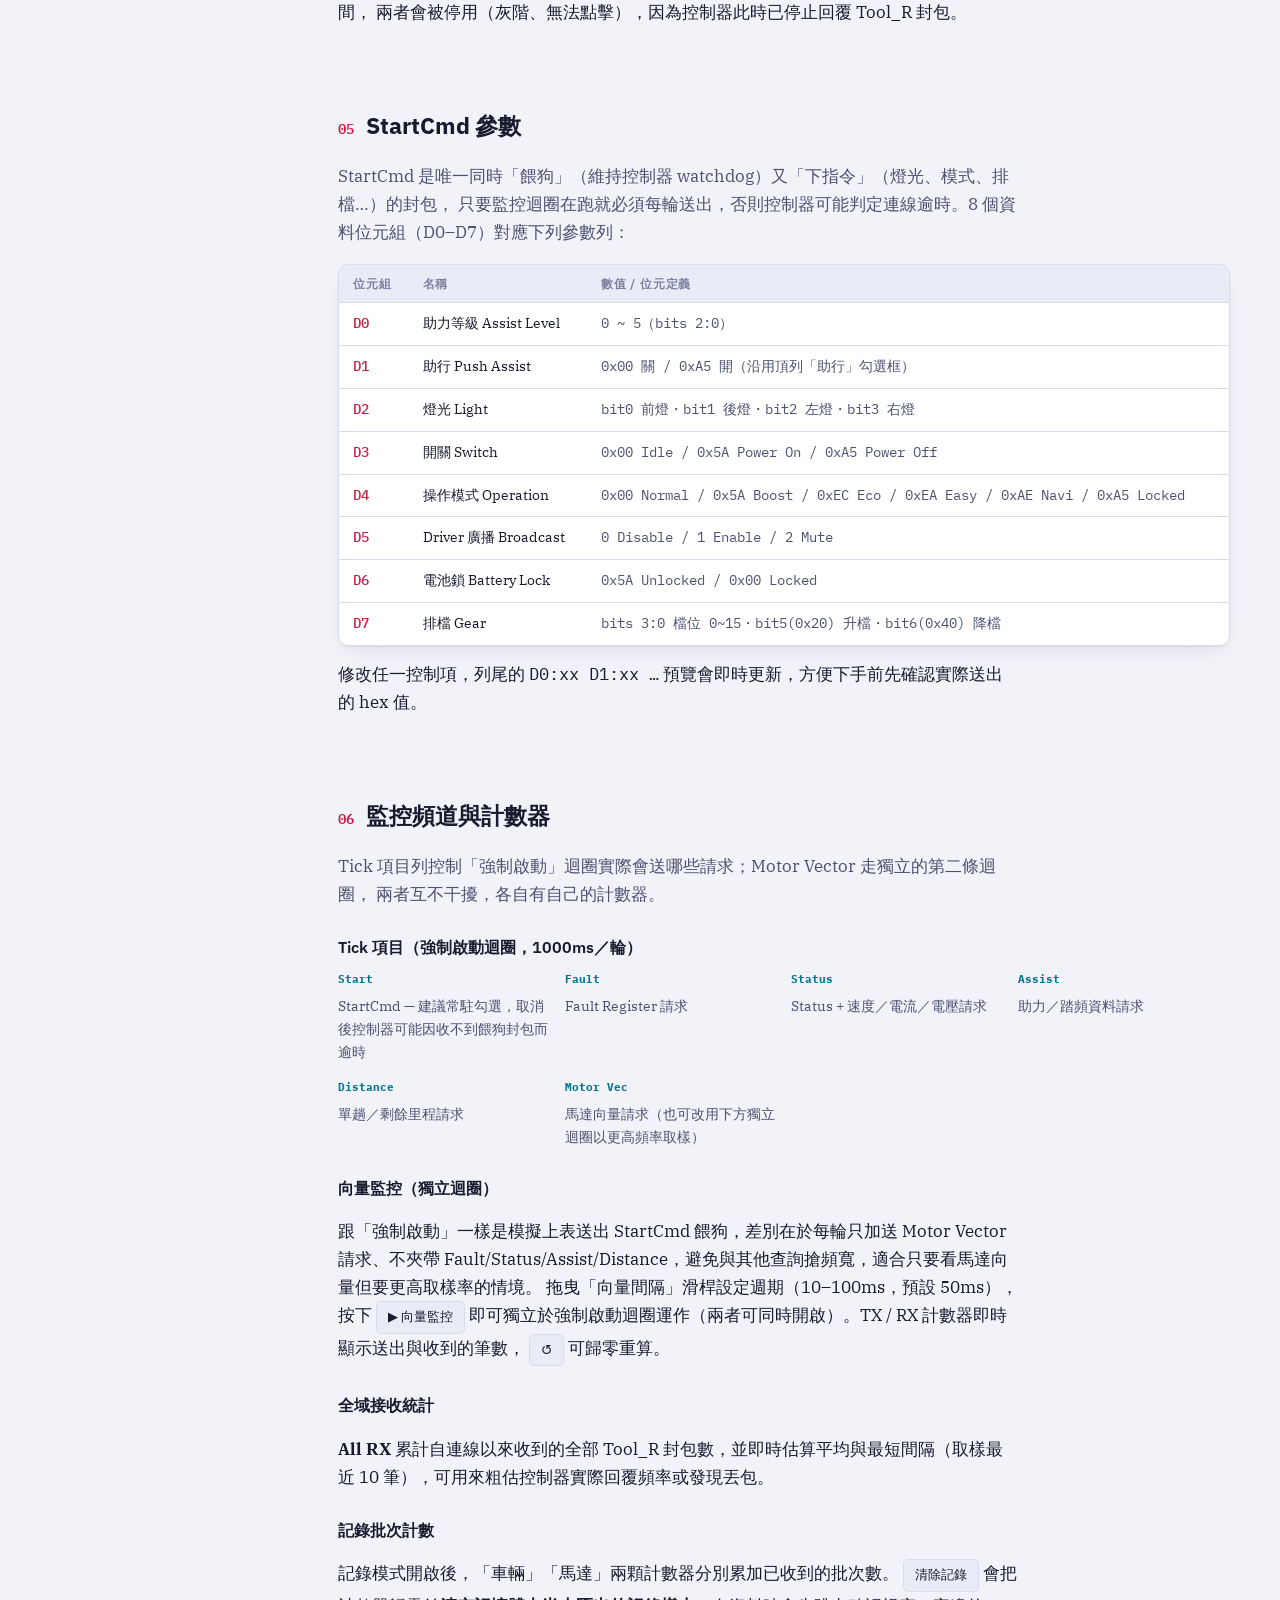
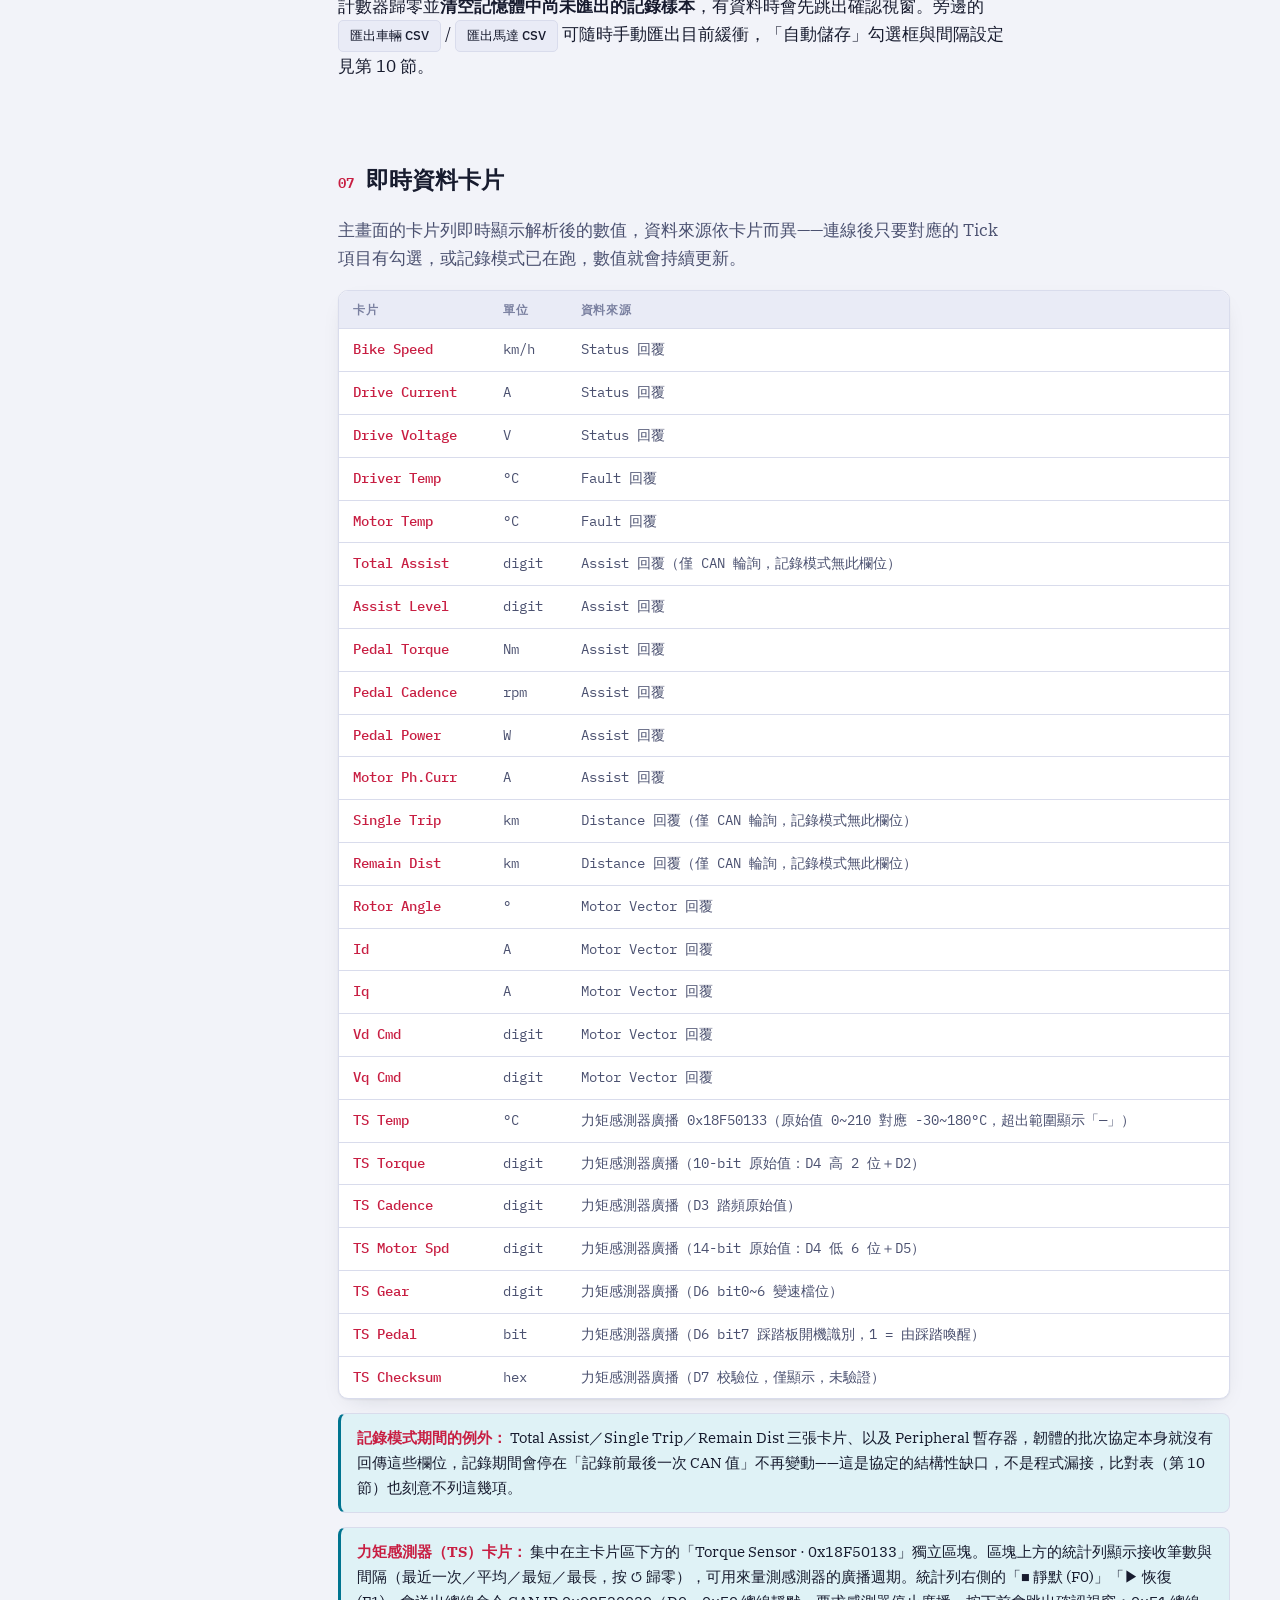
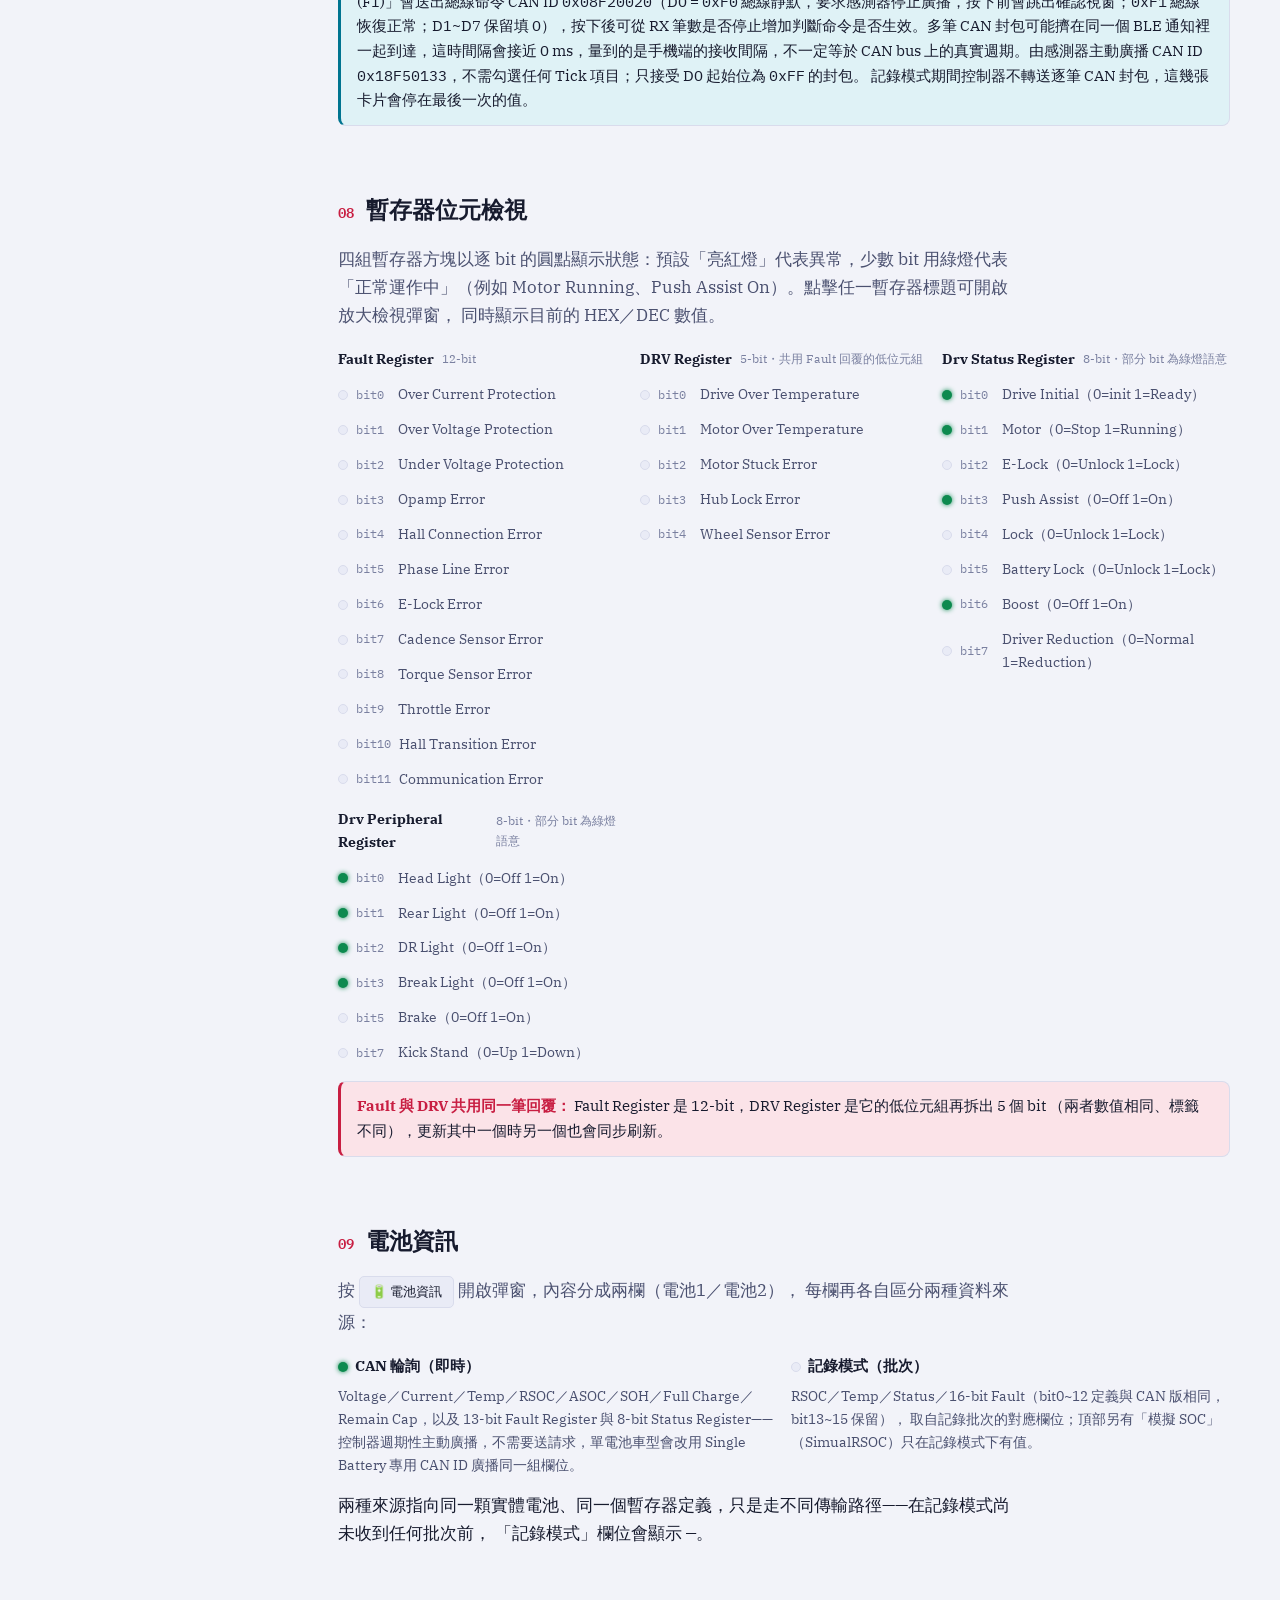
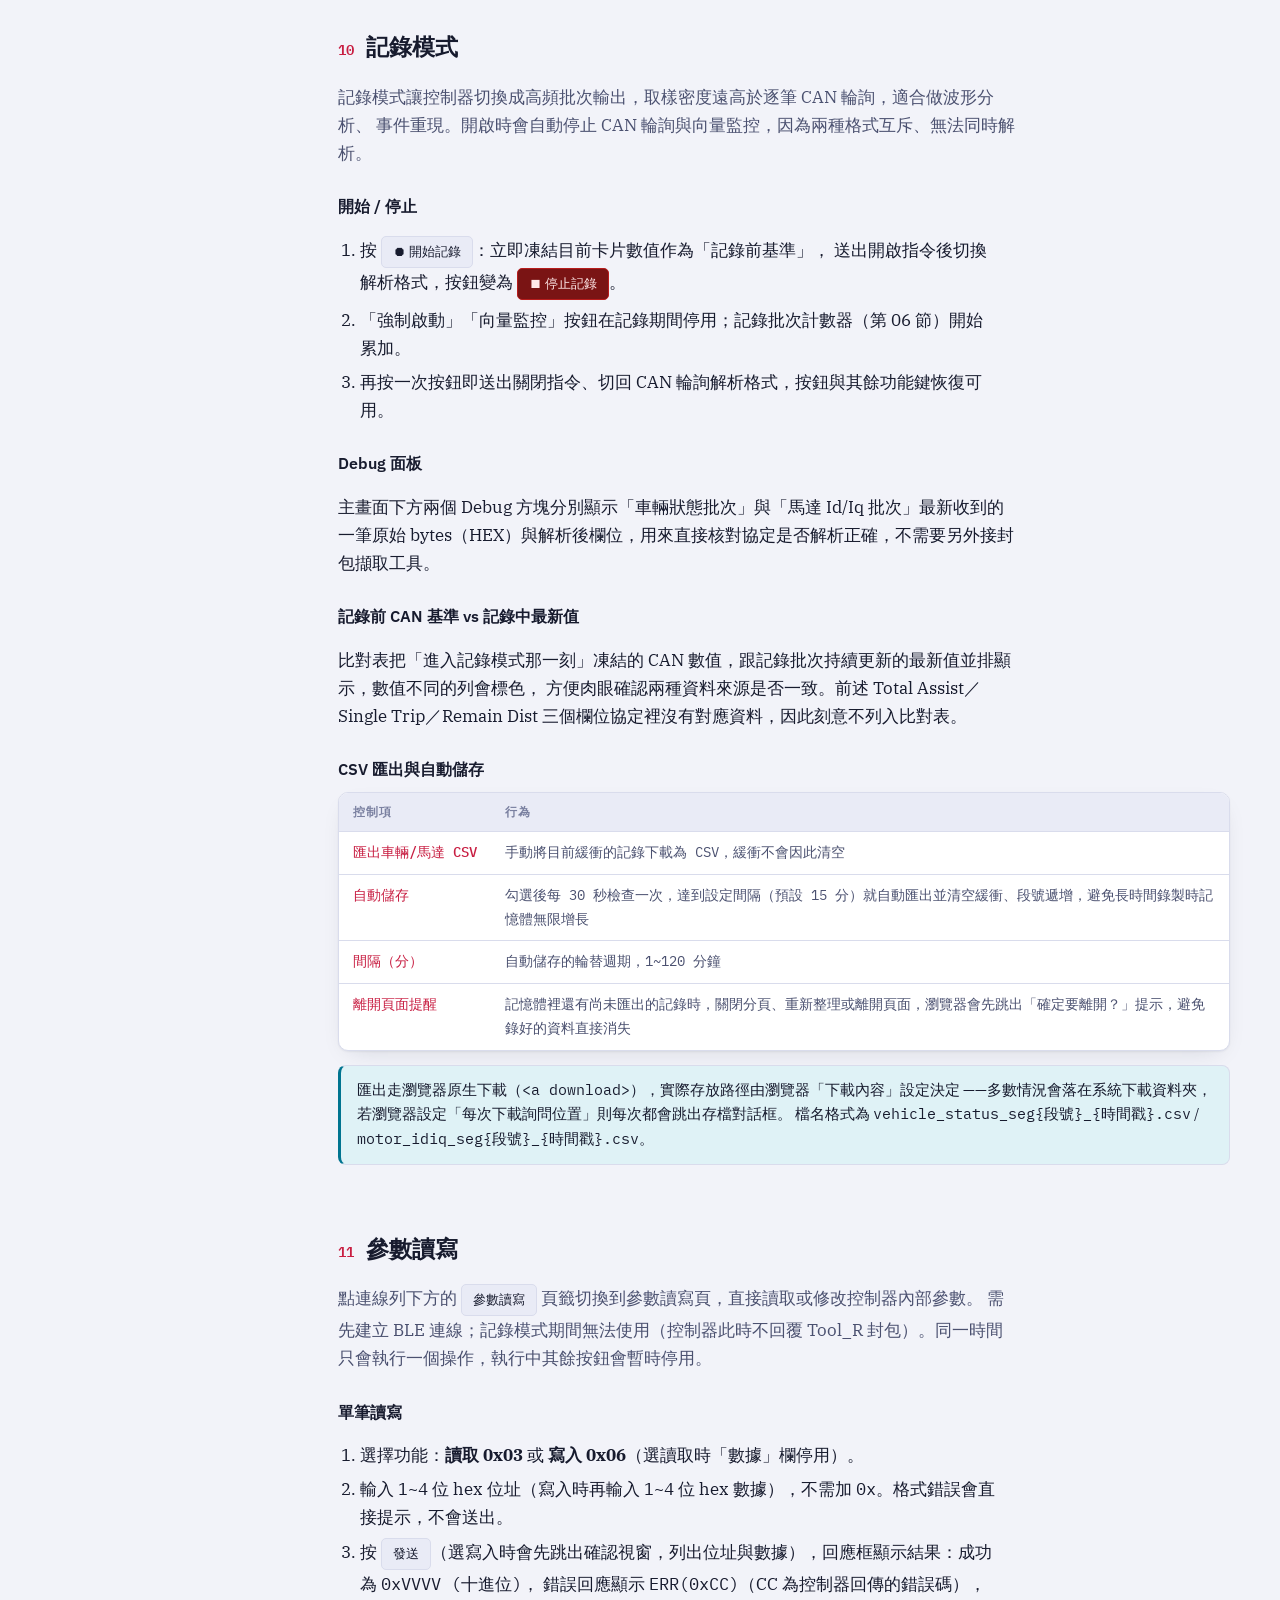
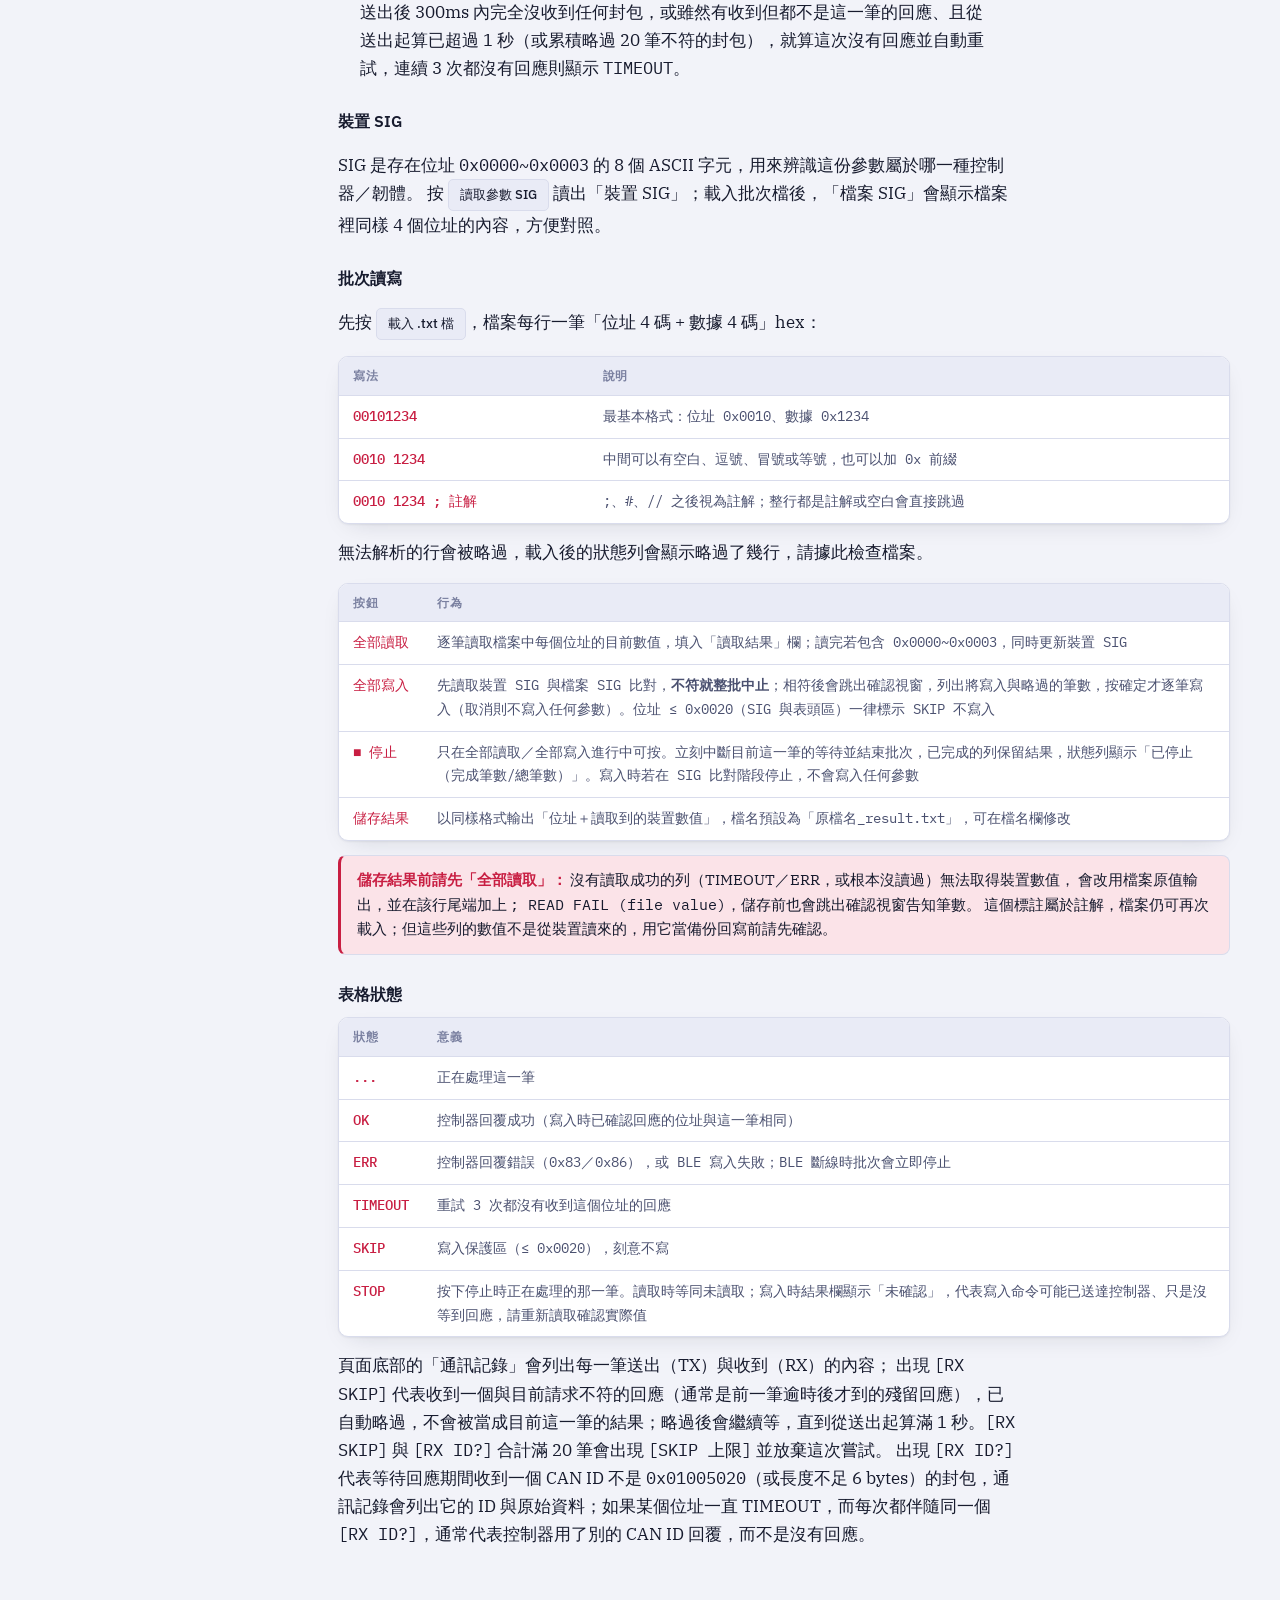
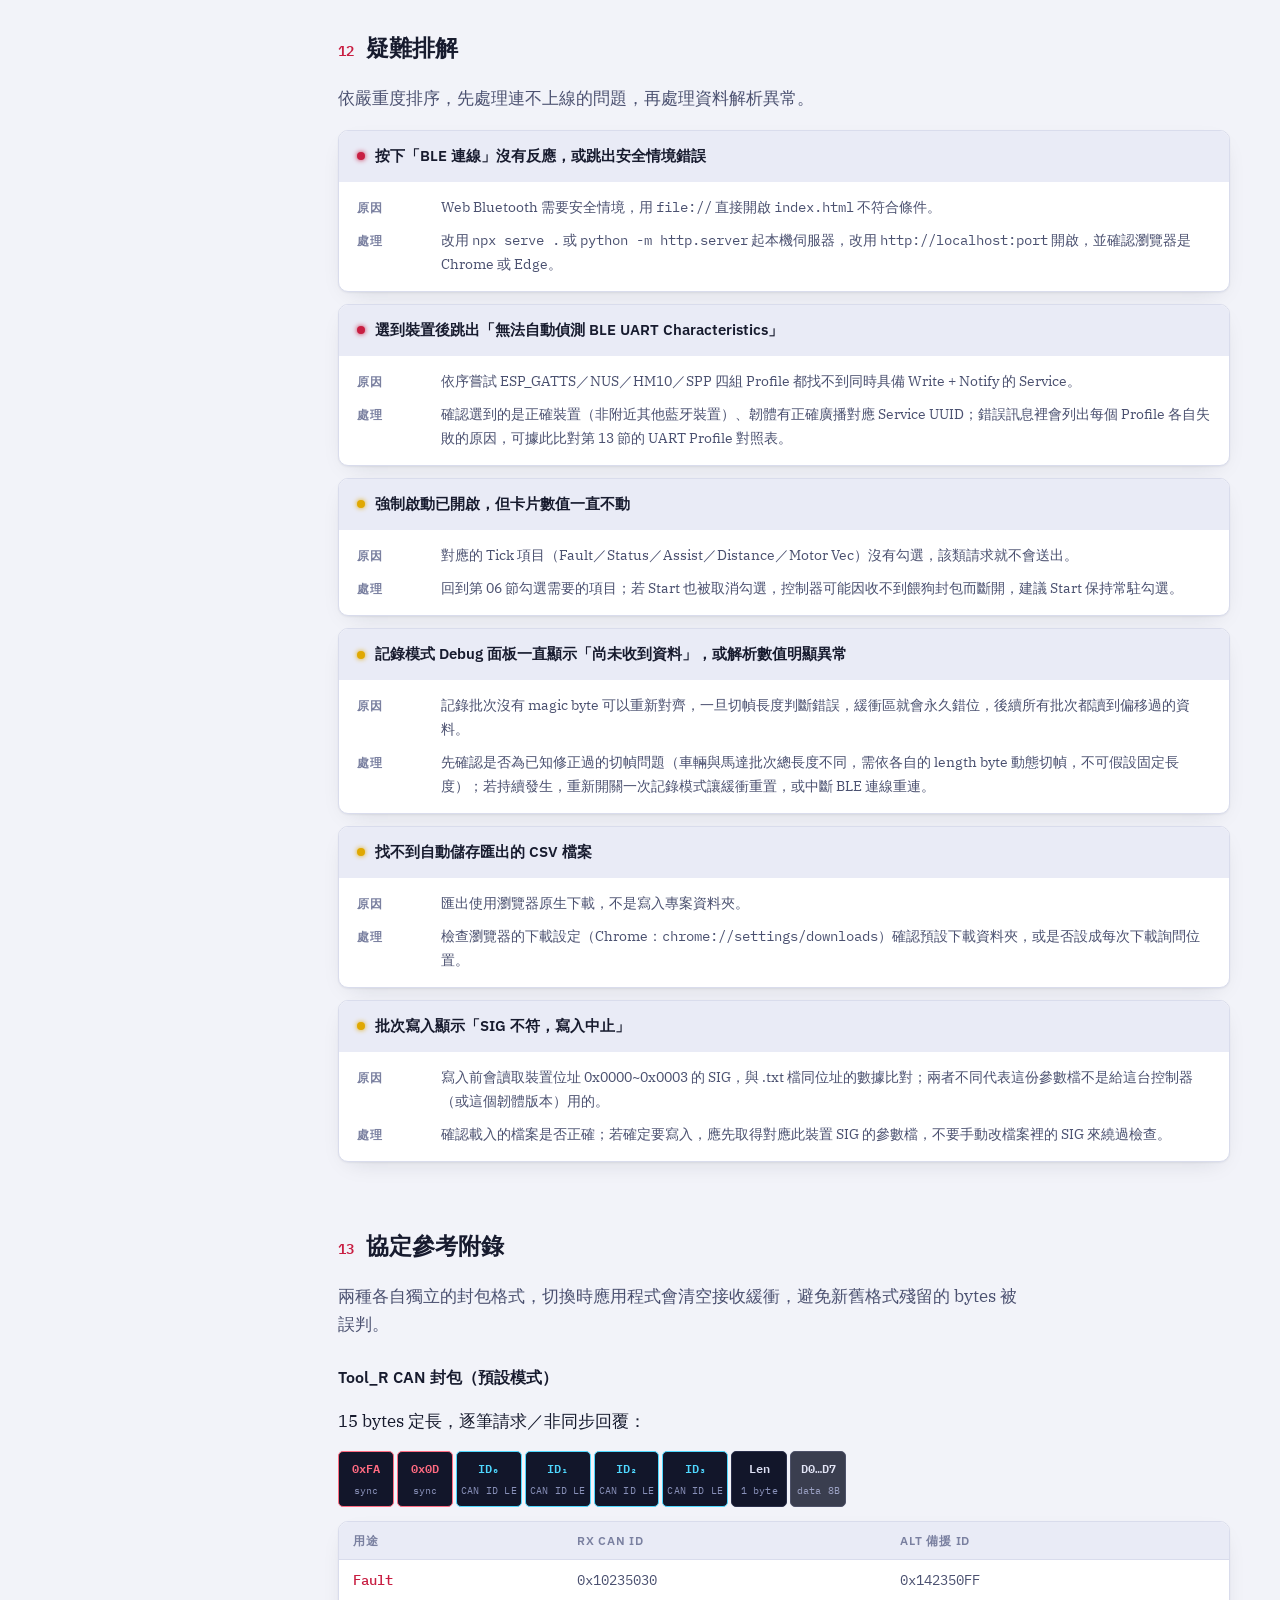
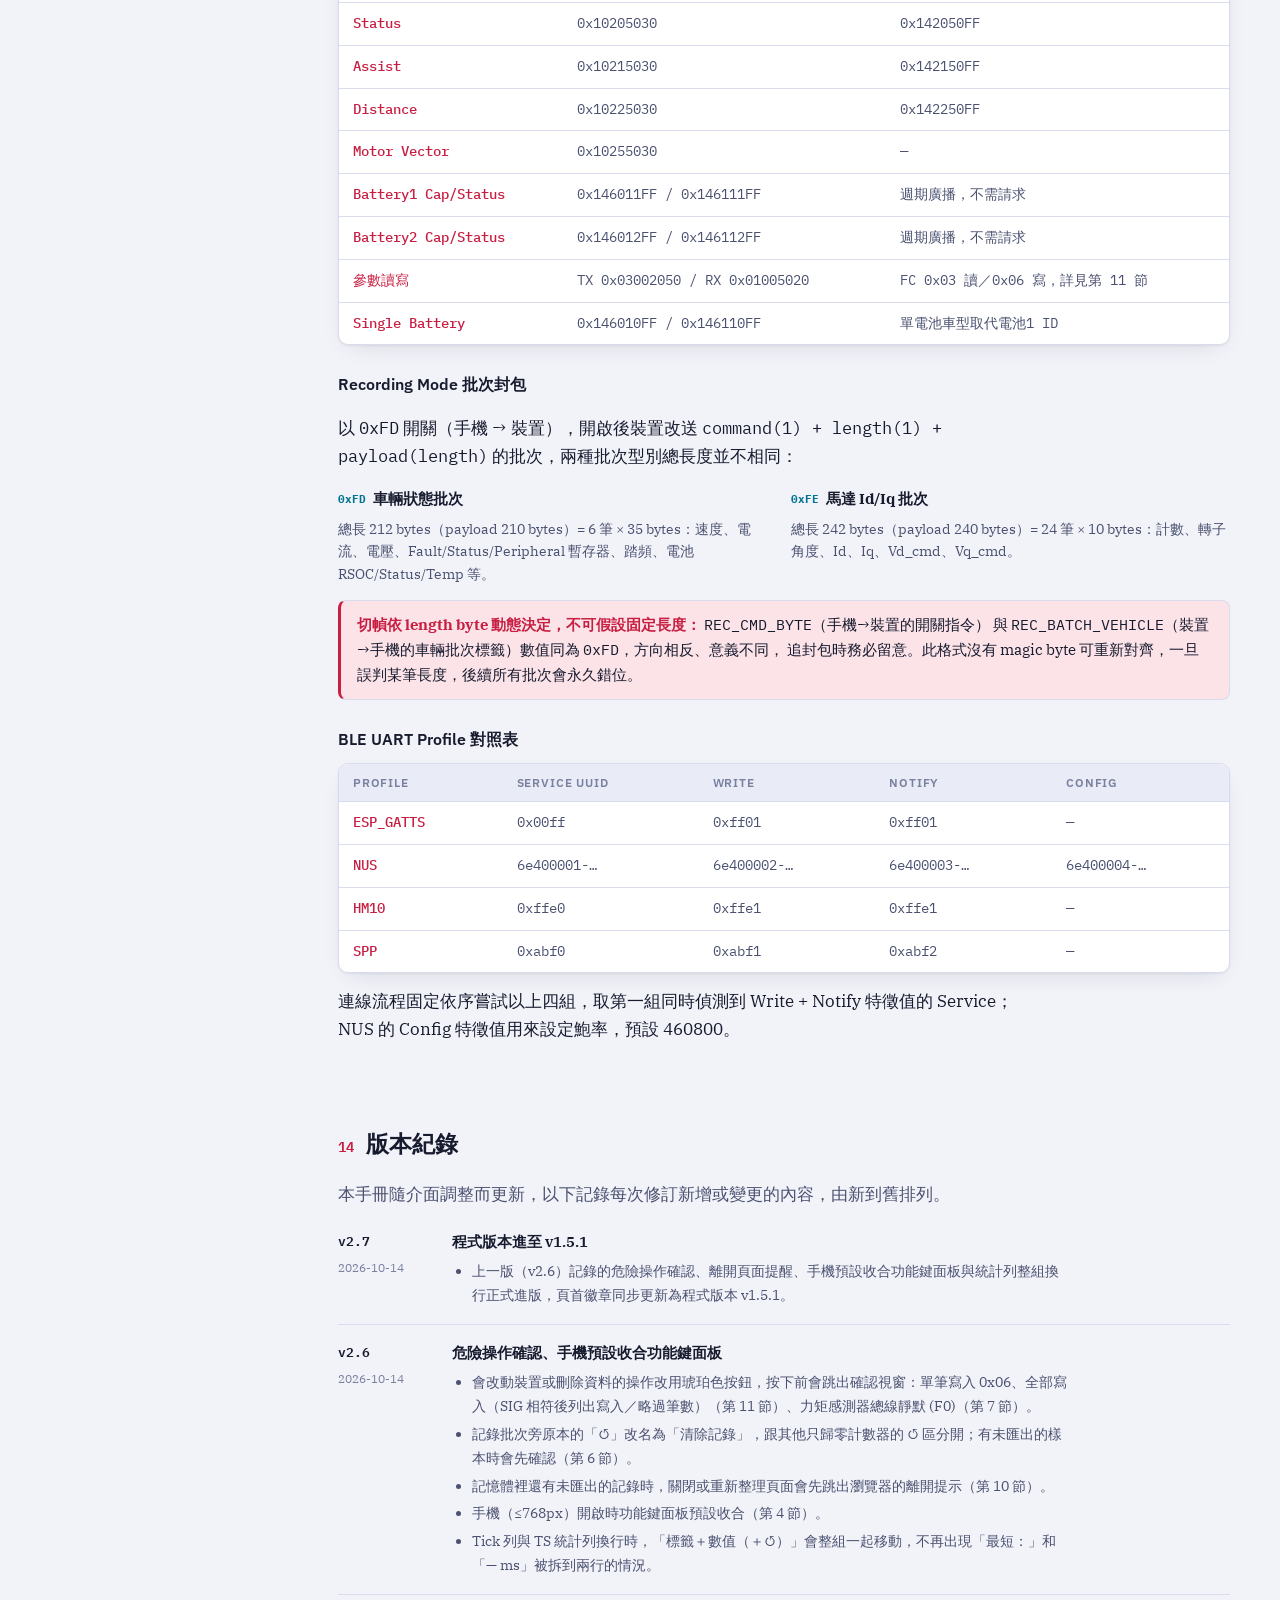
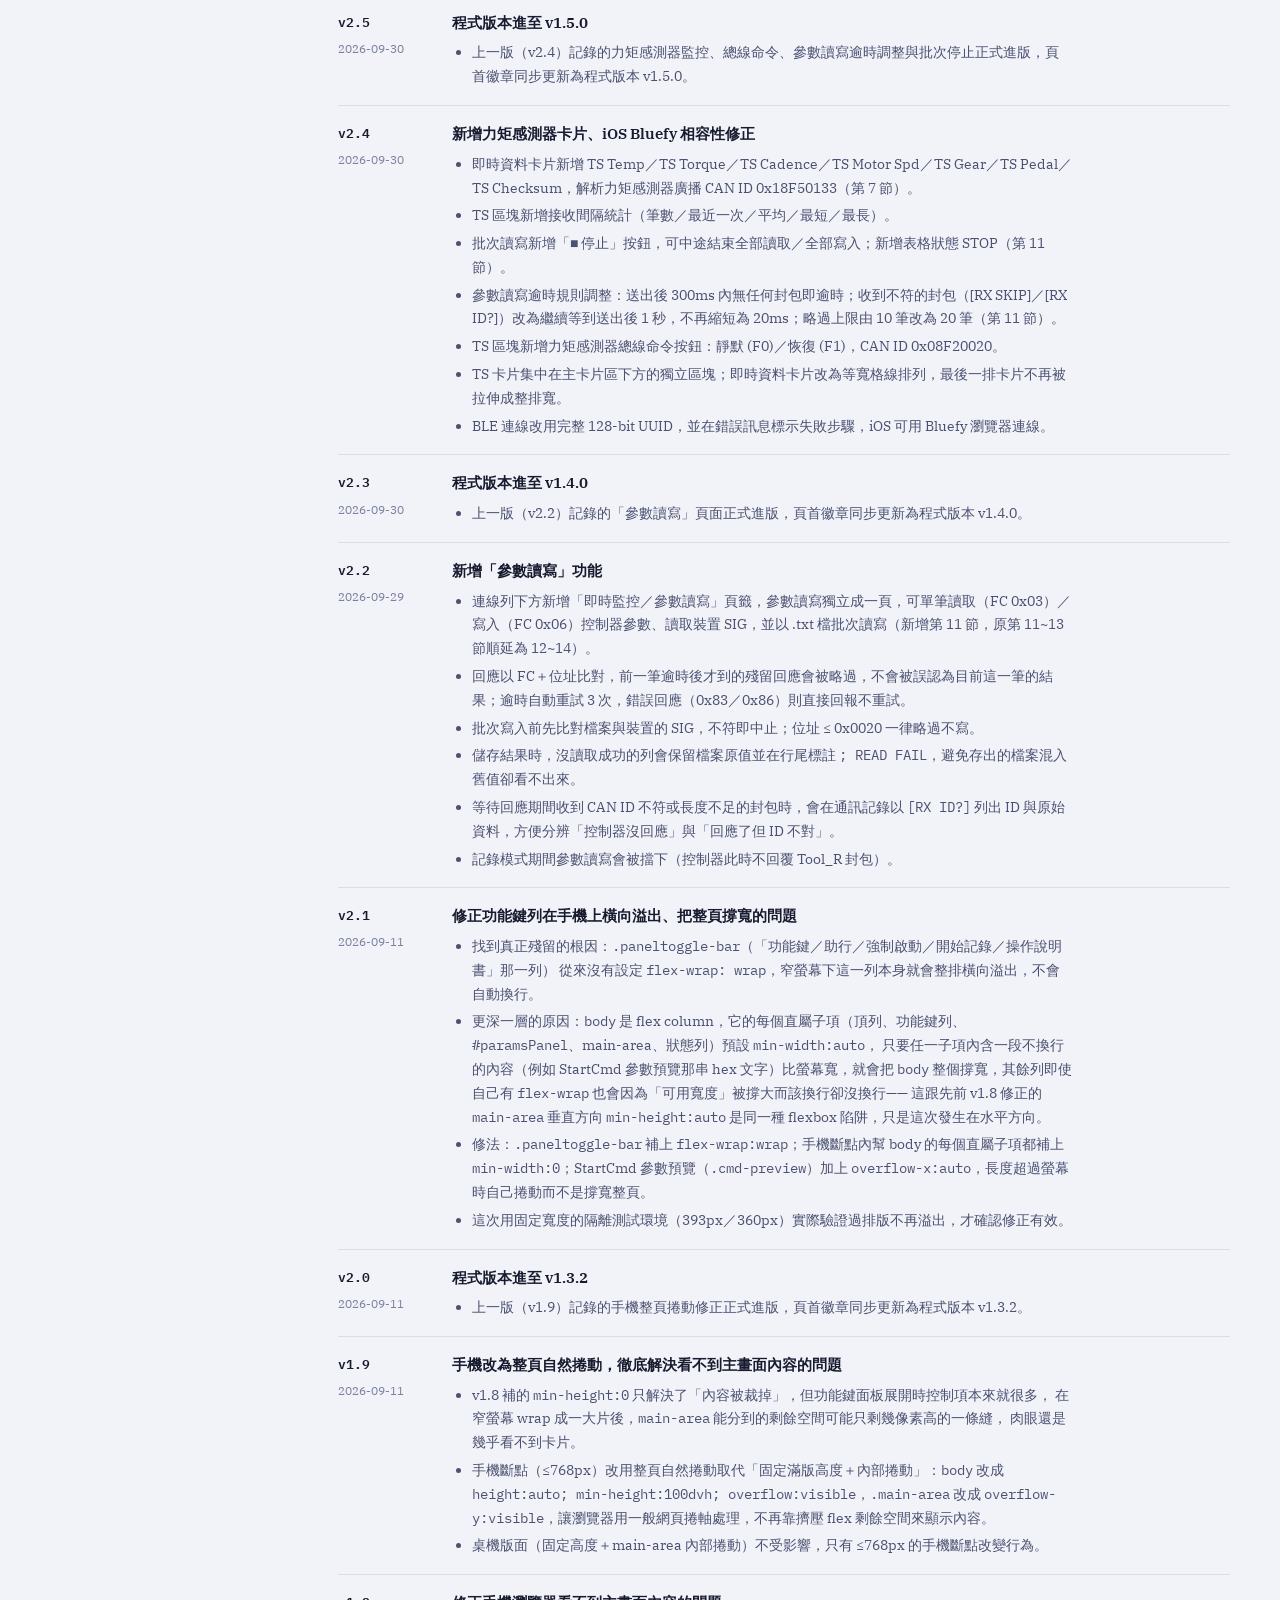
==== commit 242eba7e: "chore: 進版至 v1.5.1（危險操作確認、手機預設收合功能鍵） Co-Authored-By: Claude Opus 5.5 <noreply@anthropic.com>" ====
--- a/manual.html
+++ b/manual.html
@@ -448,8 +448,8 @@
     <p class="subtitle">透過 BLE↔CAN 橋接連線電動輔助自行車控制器，即時監控 Driver / Motor / Battery
       狀態、檢視暫存器位元，並可切換高頻批次記錄模式採集資料。本手冊對應目前介面版本，依實際操作順序編排。</p>
     <div class="meta-row">
-      <span class="pill accent">程式版本 v1.5.0</span>
-      <span class="pill cyan">手冊版本 v2.6（見第 14 節）</span>
+      <span class="pill accent">程式版本 v1.5.1</span>
+      <span class="pill cyan">手冊版本 v2.7（見第 14 節）</span>
       <span class="pill">單頁 Vanilla JS，無需建置</span>
       <span class="pill">需 HTTPS 或 localhost</span>
       <span class="pill">Chrome / Edge</span>
@@ -1053,6 +1053,15 @@
         <p class="sec-desc">本手冊隨介面調整而更新，以下記錄每次修訂新增或變更的內容，由新到舊排列。</p>
         <div class="changelog">
           <div class="change-entry">
+            <div class="change-meta"><span class="change-ver">v2.7</span><span class="change-date">2026-10-14</span></div>
+            <div class="change-body">
+              <h4>程式版本進至 v1.5.1</h4>
+              <ul>
+                <li>上一版（v2.6）記錄的危險操作確認、離開頁面提醒、手機預設收合功能鍵面板與統計列整組換行正式進版，頁首徽章同步更新為程式版本 v1.5.1。</li>
+              </ul>
+            </div>
+          </div>
+          <div class="change-entry">
             <div class="change-meta"><span class="change-ver">v2.6</span><span class="change-date">2026-10-14</span></div>
             <div class="change-body">
               <h4>危險操作確認、手機預設收合功能鍵面板</h4>
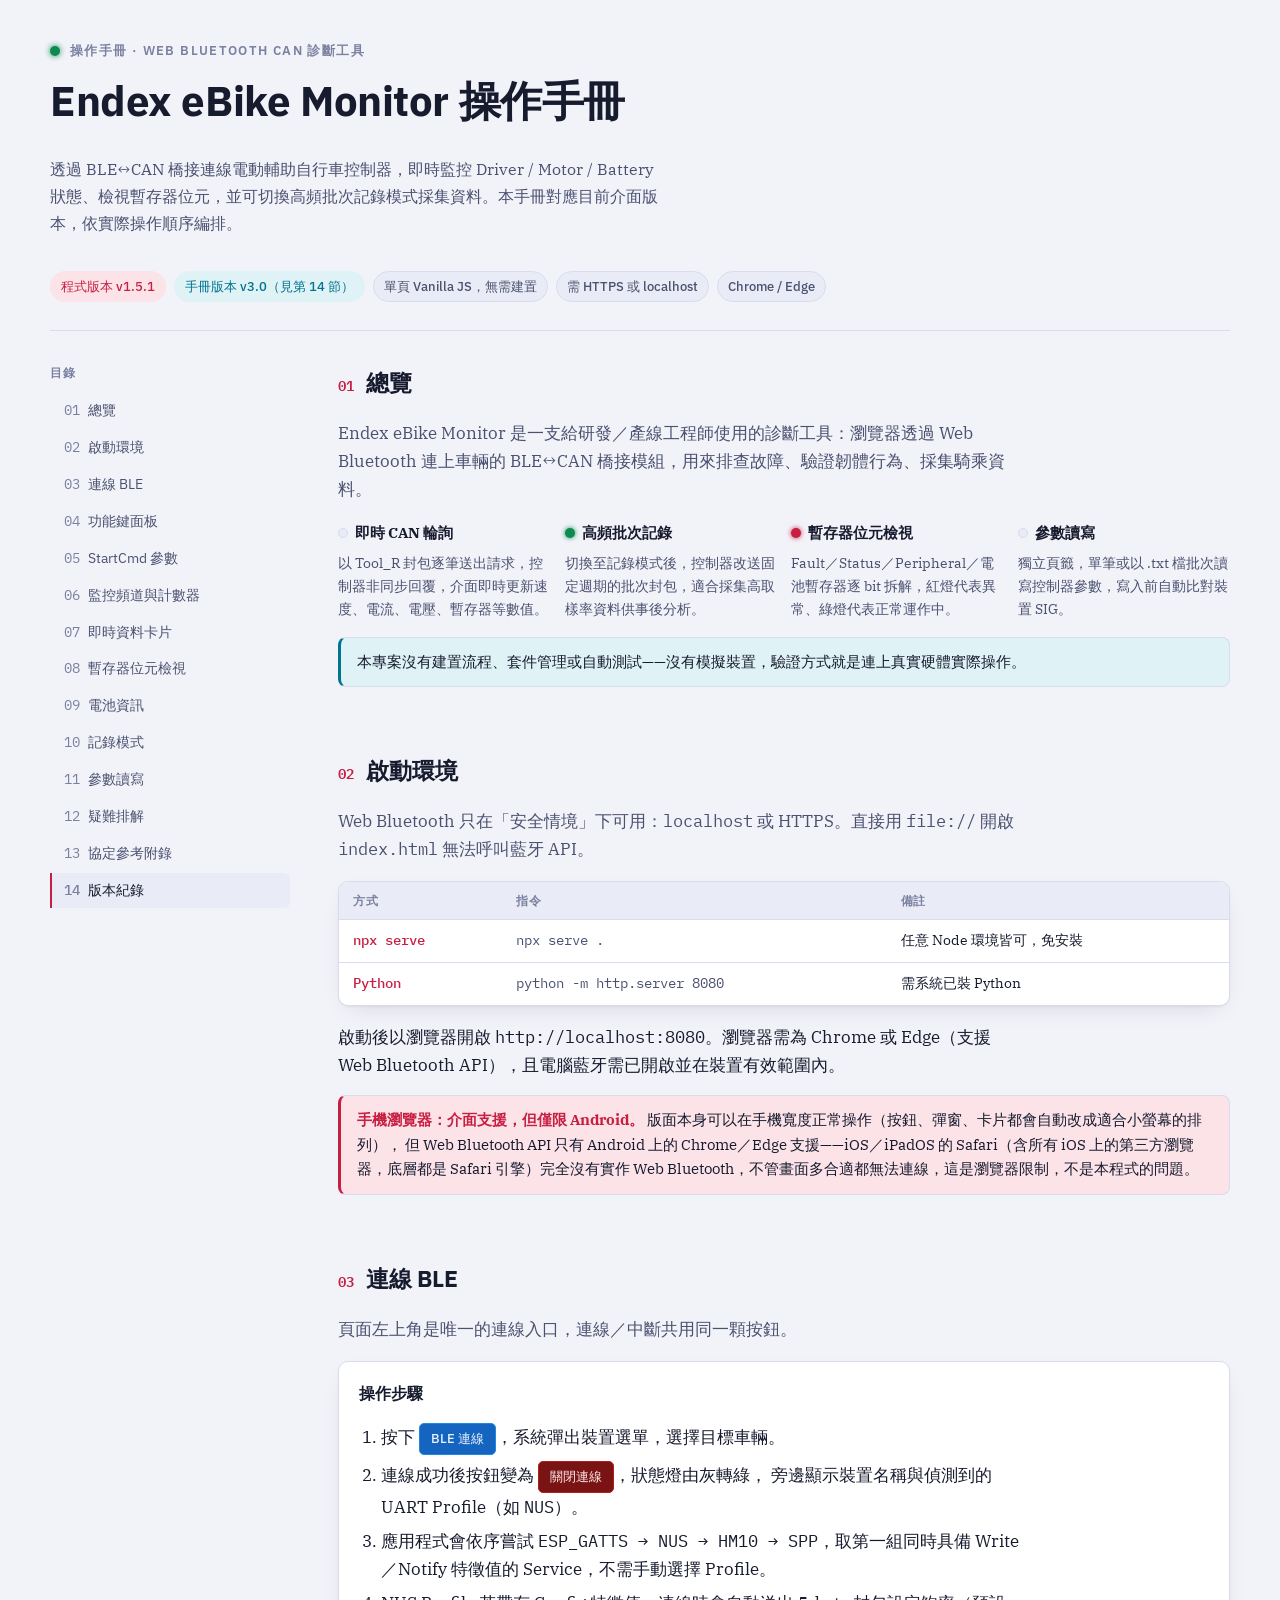
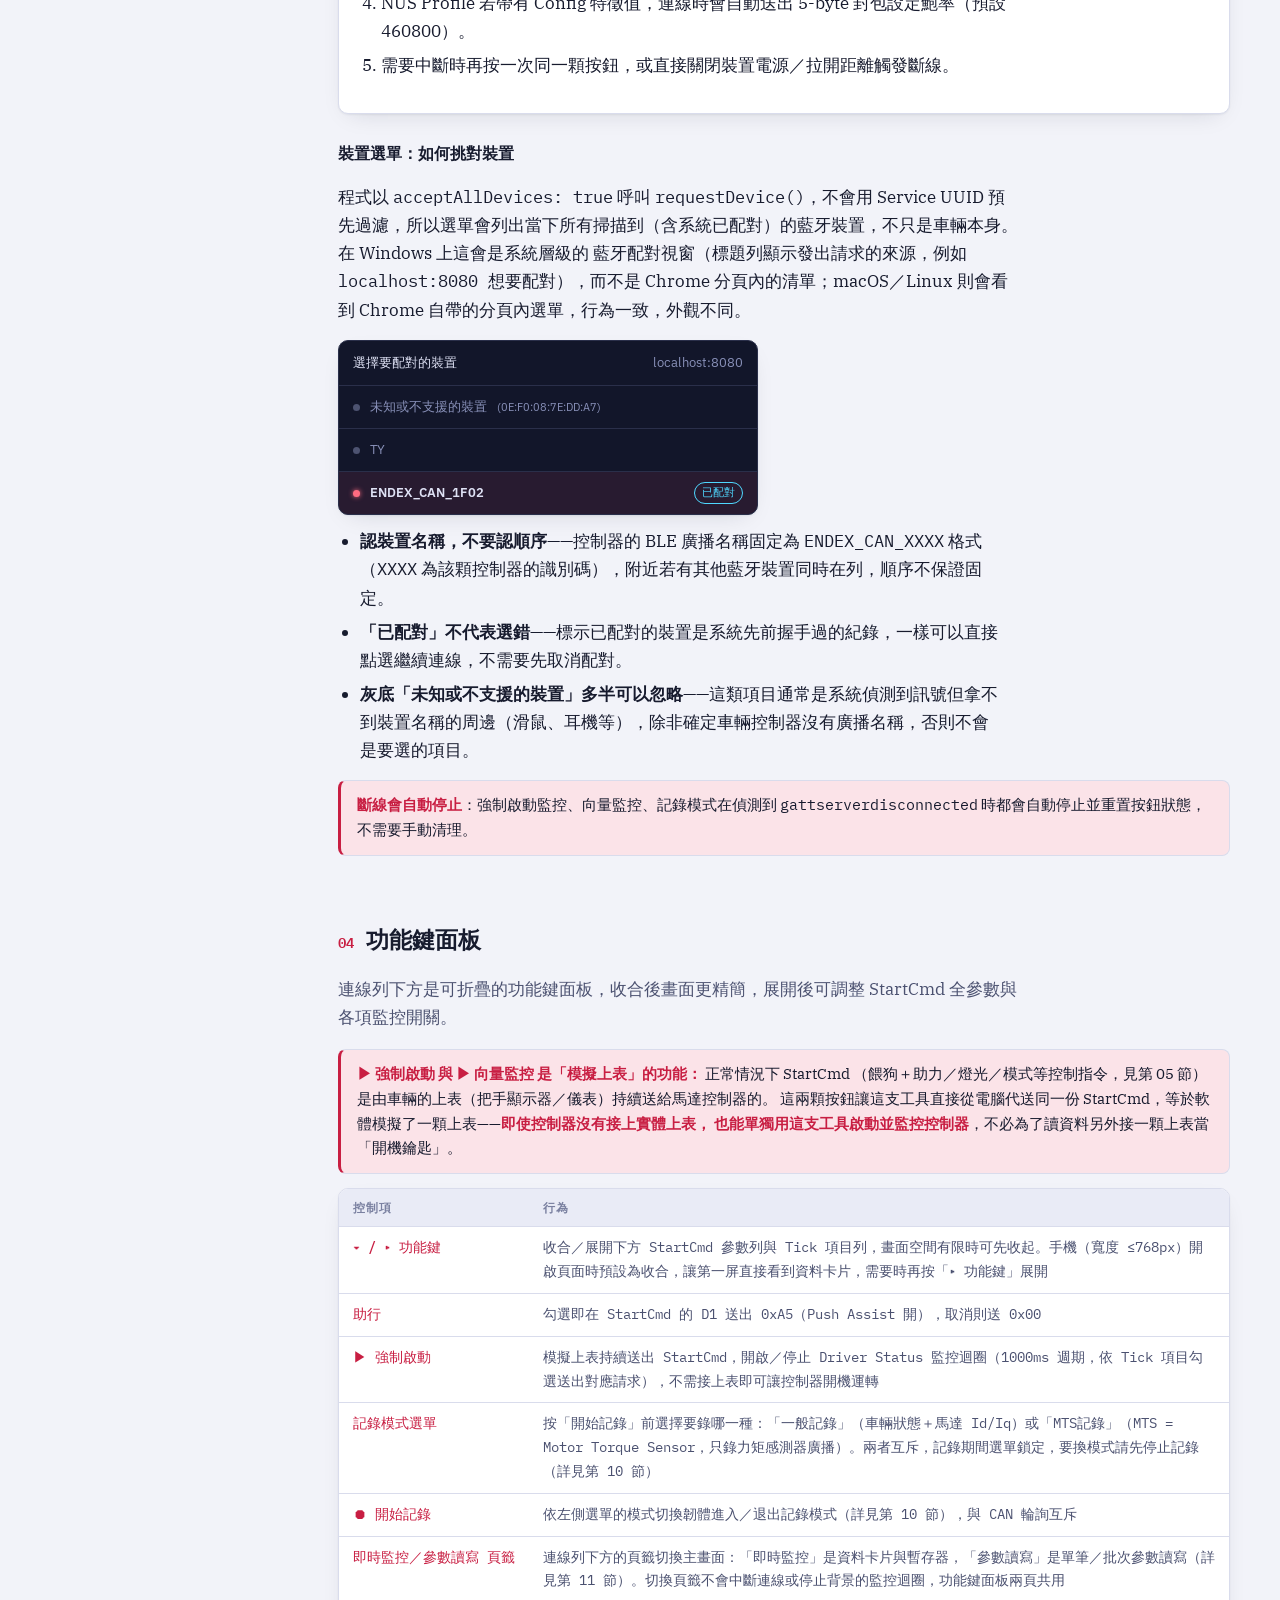
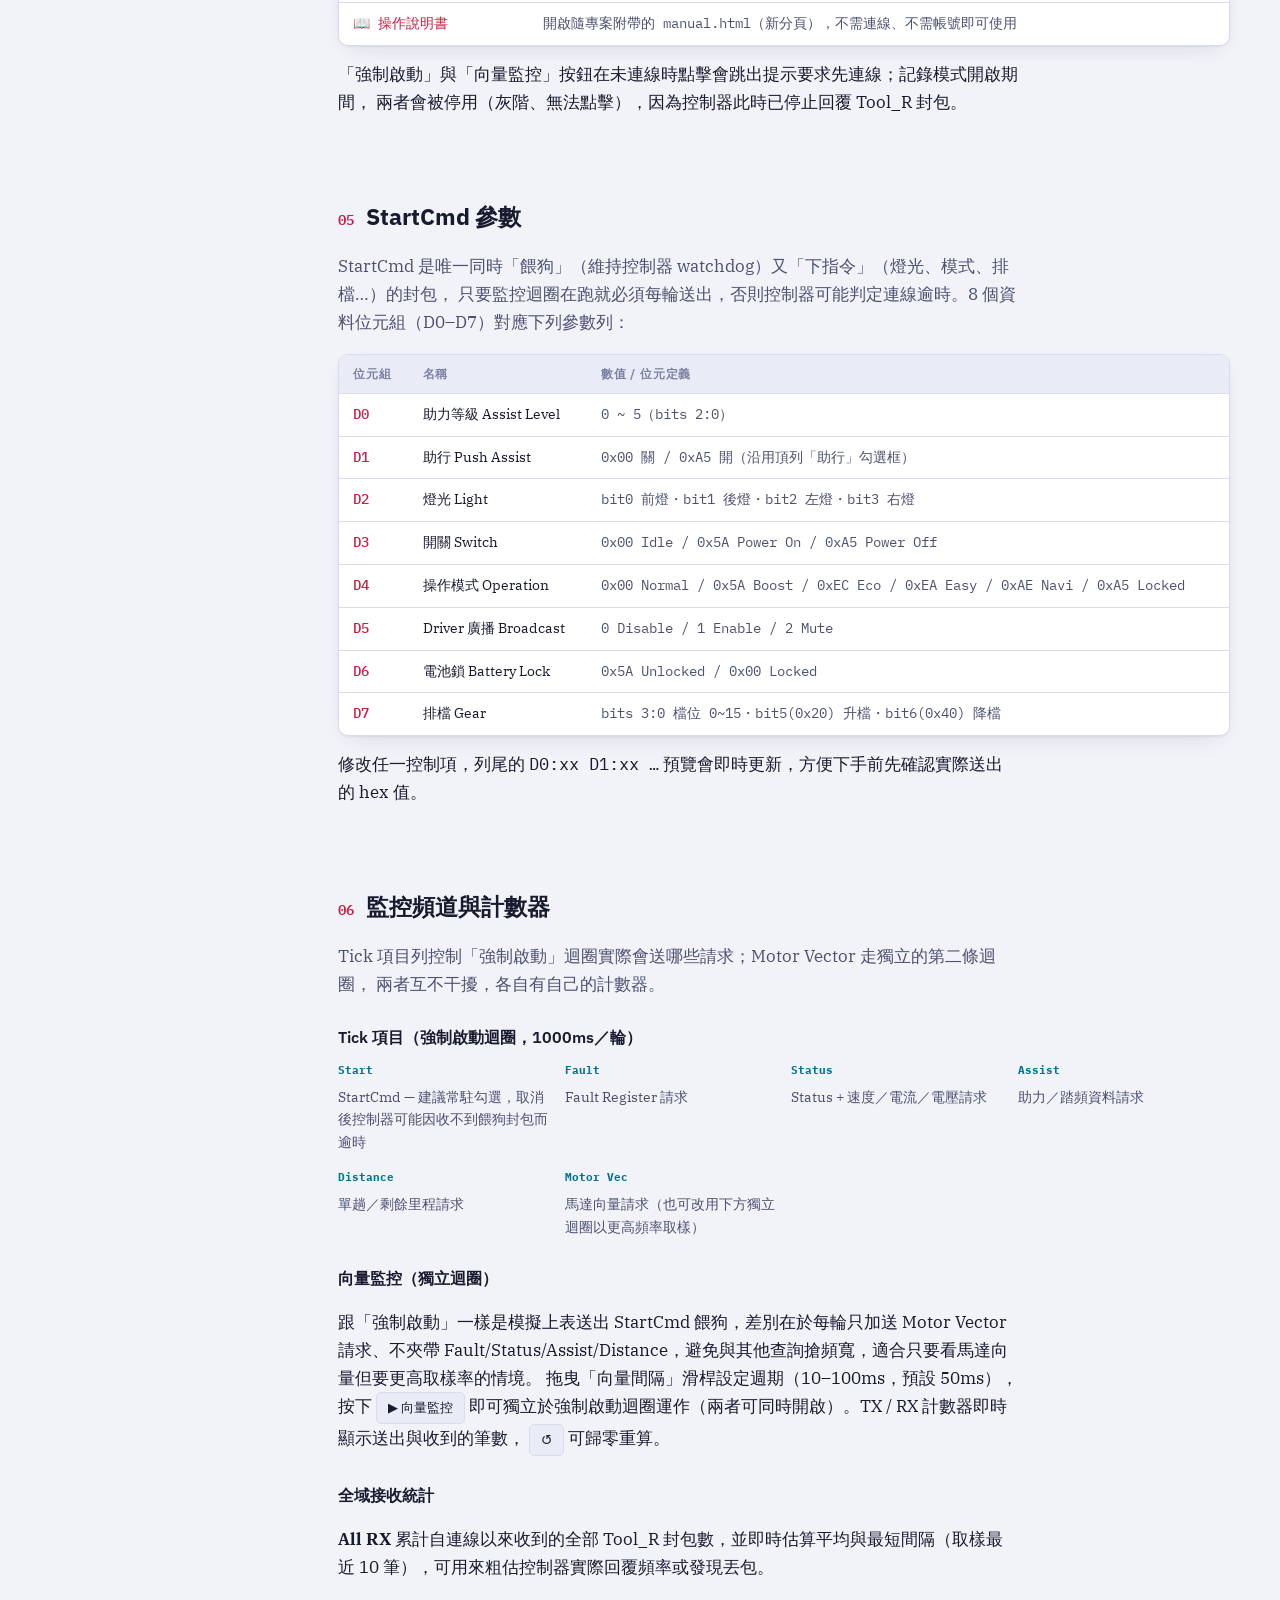
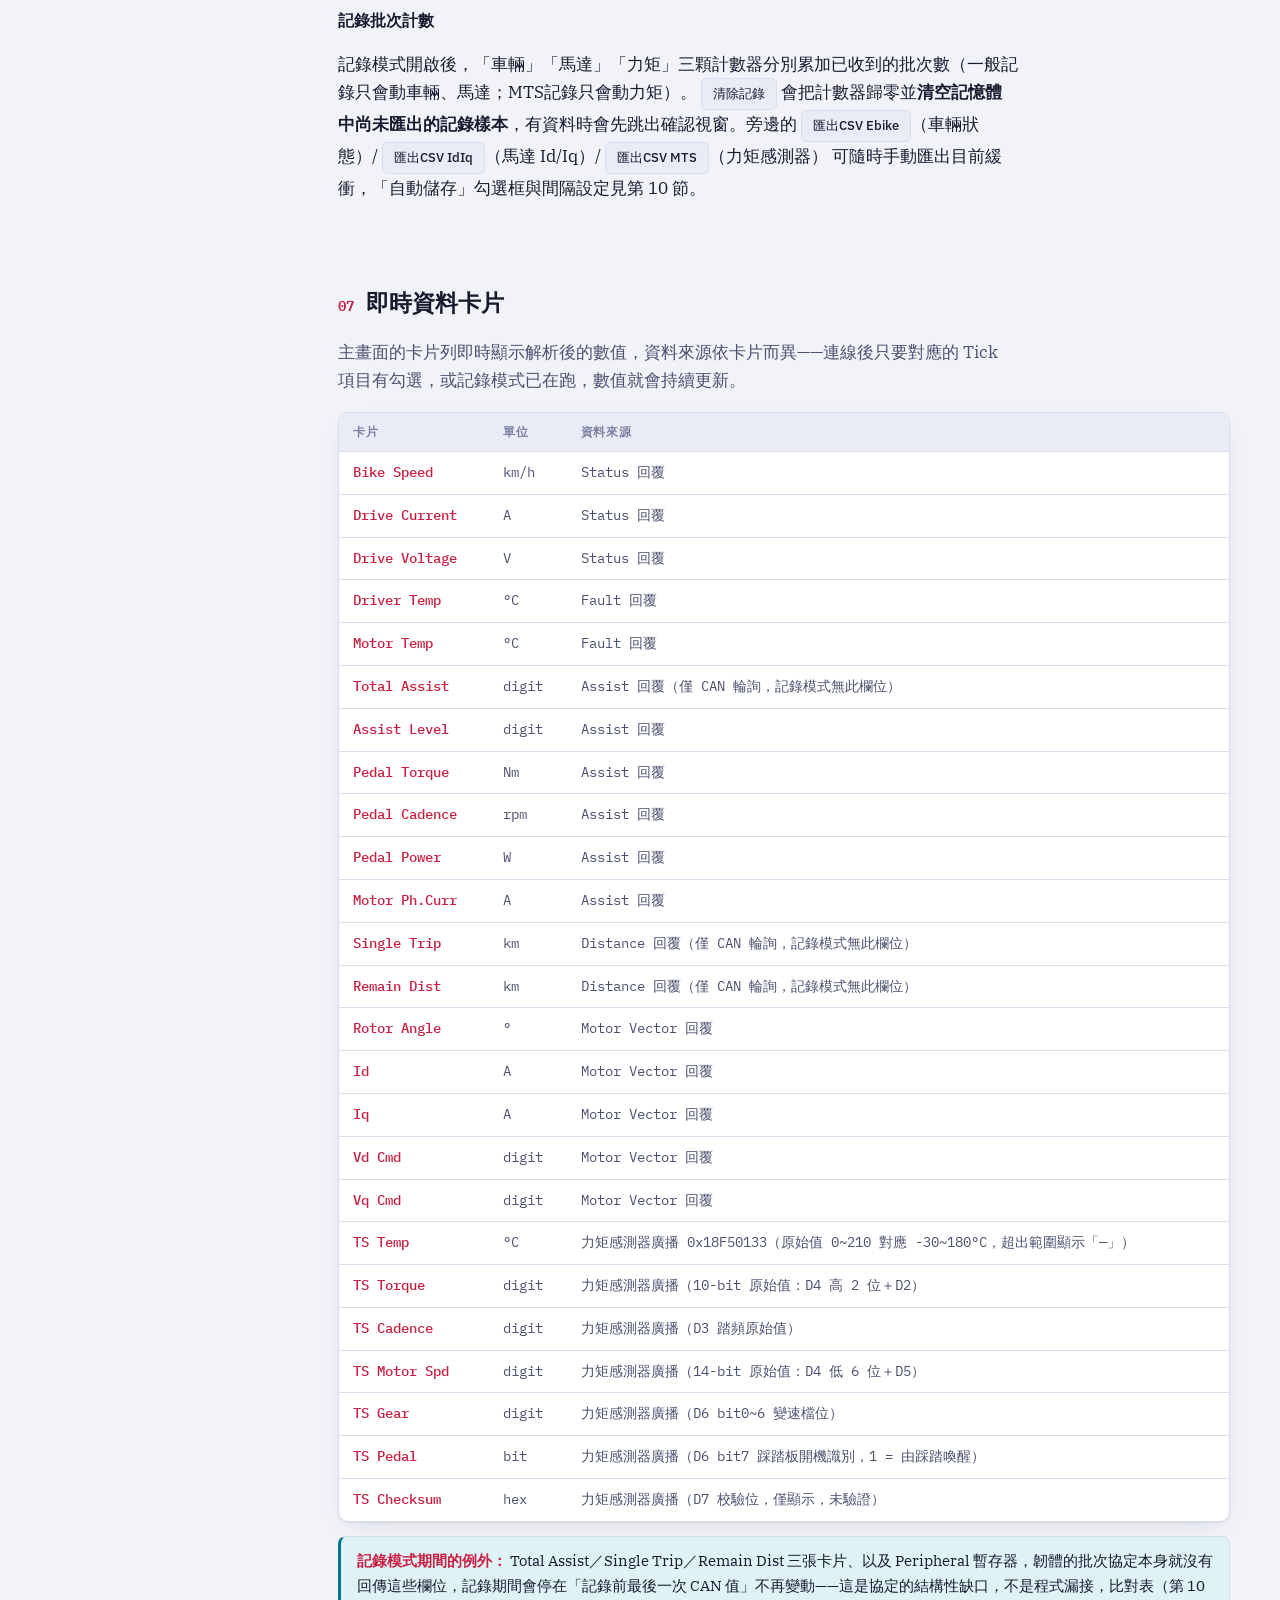
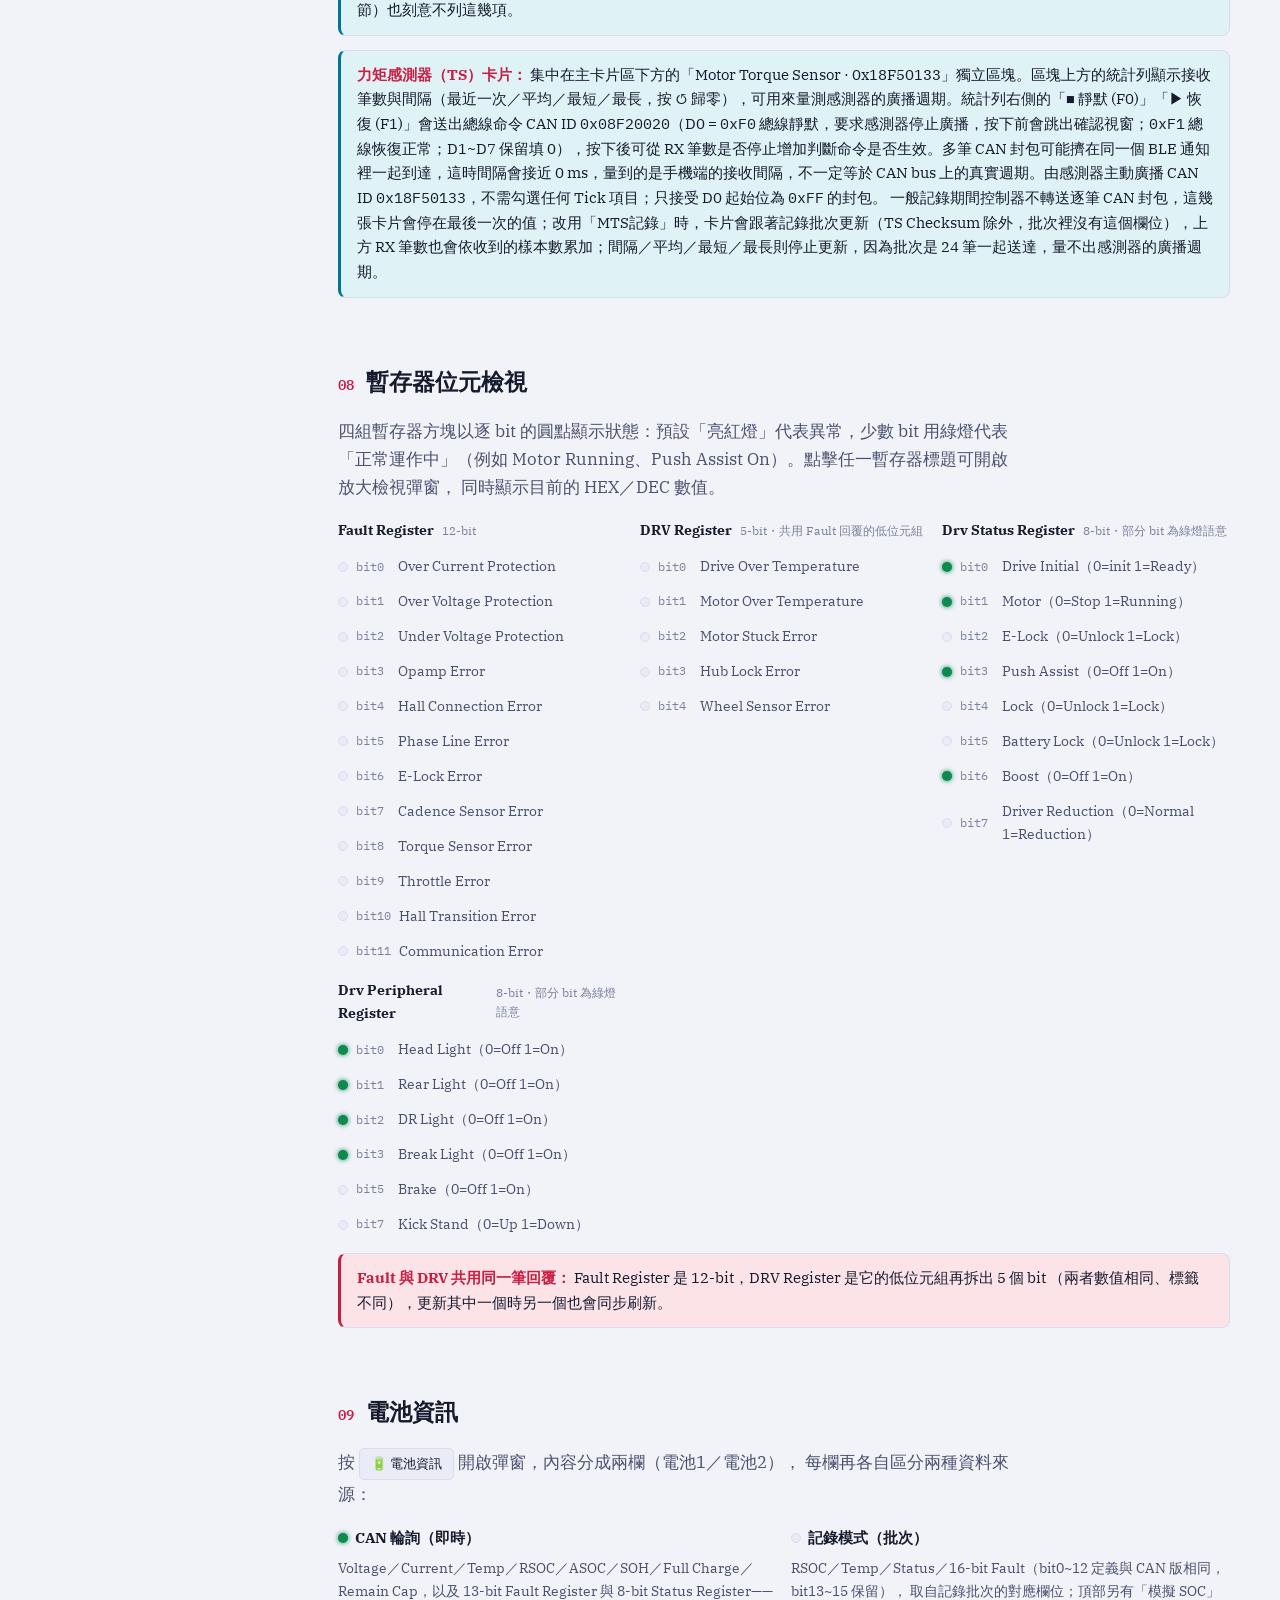
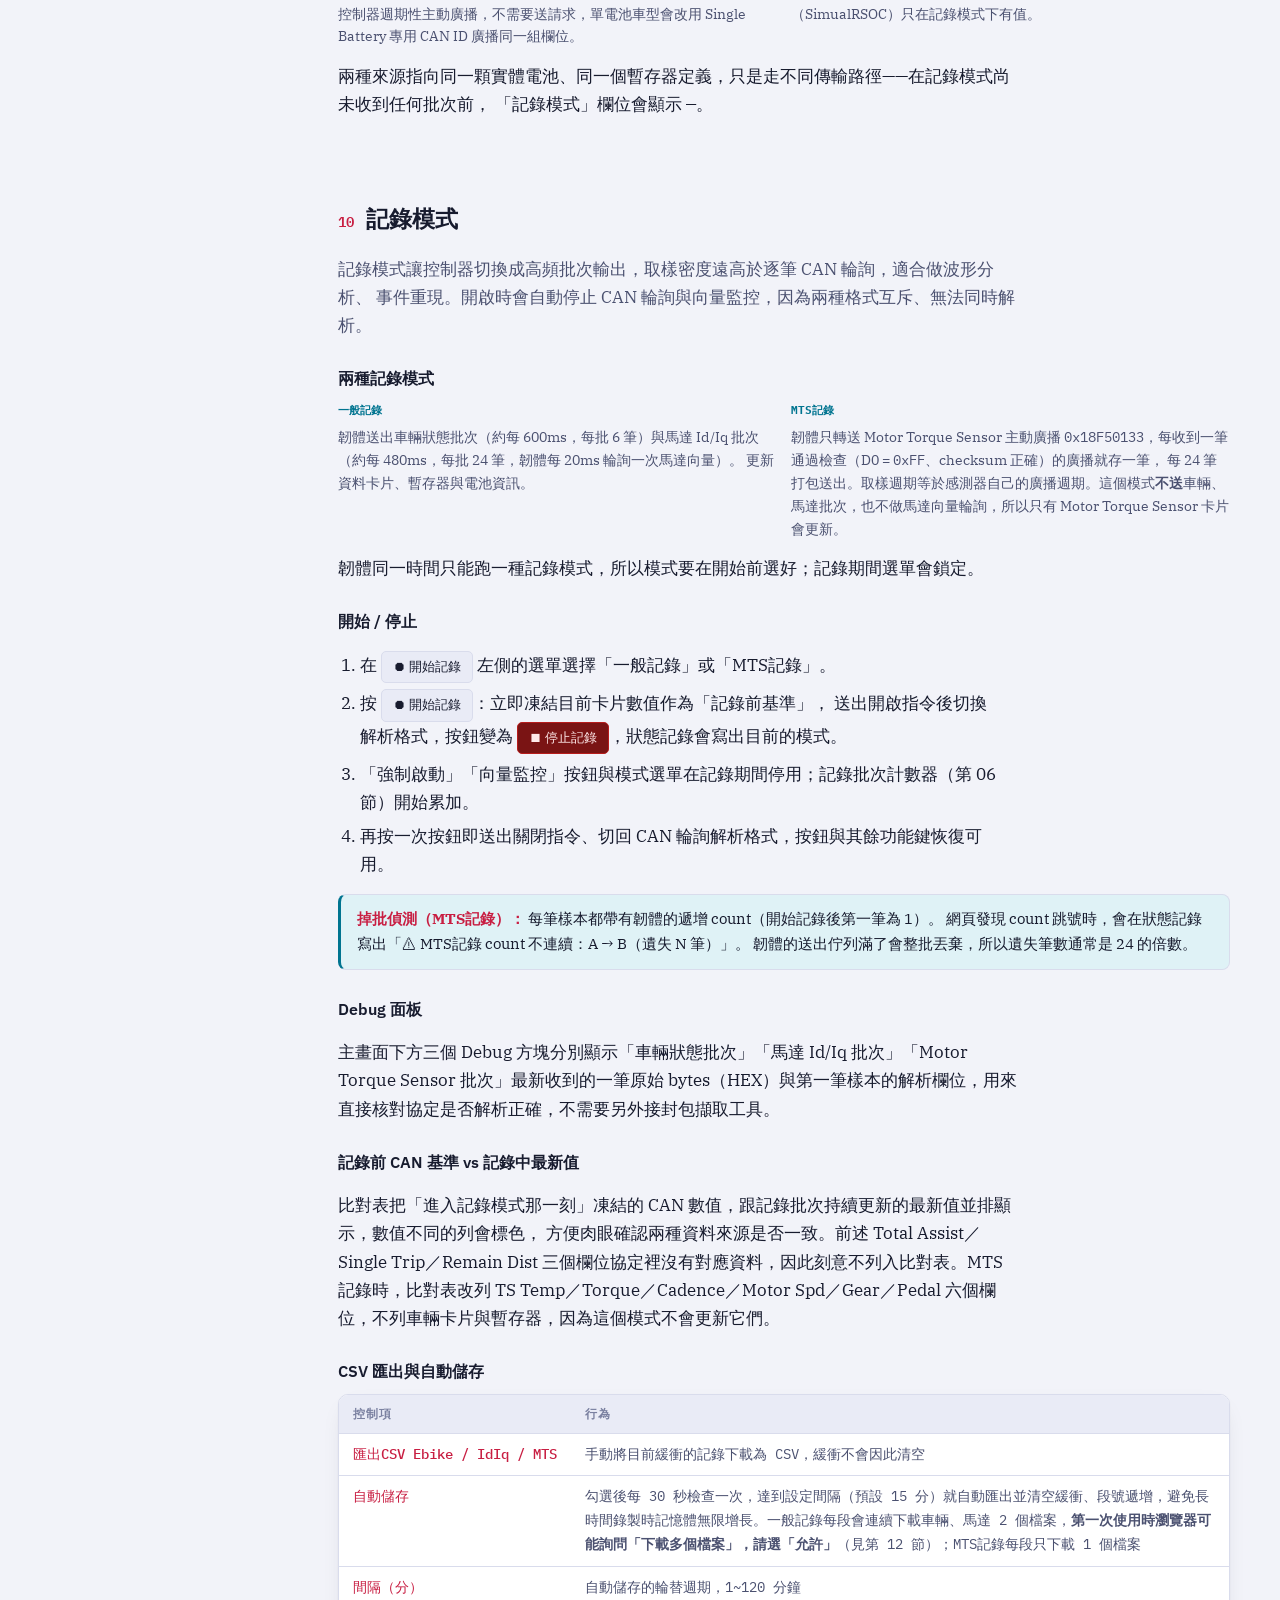
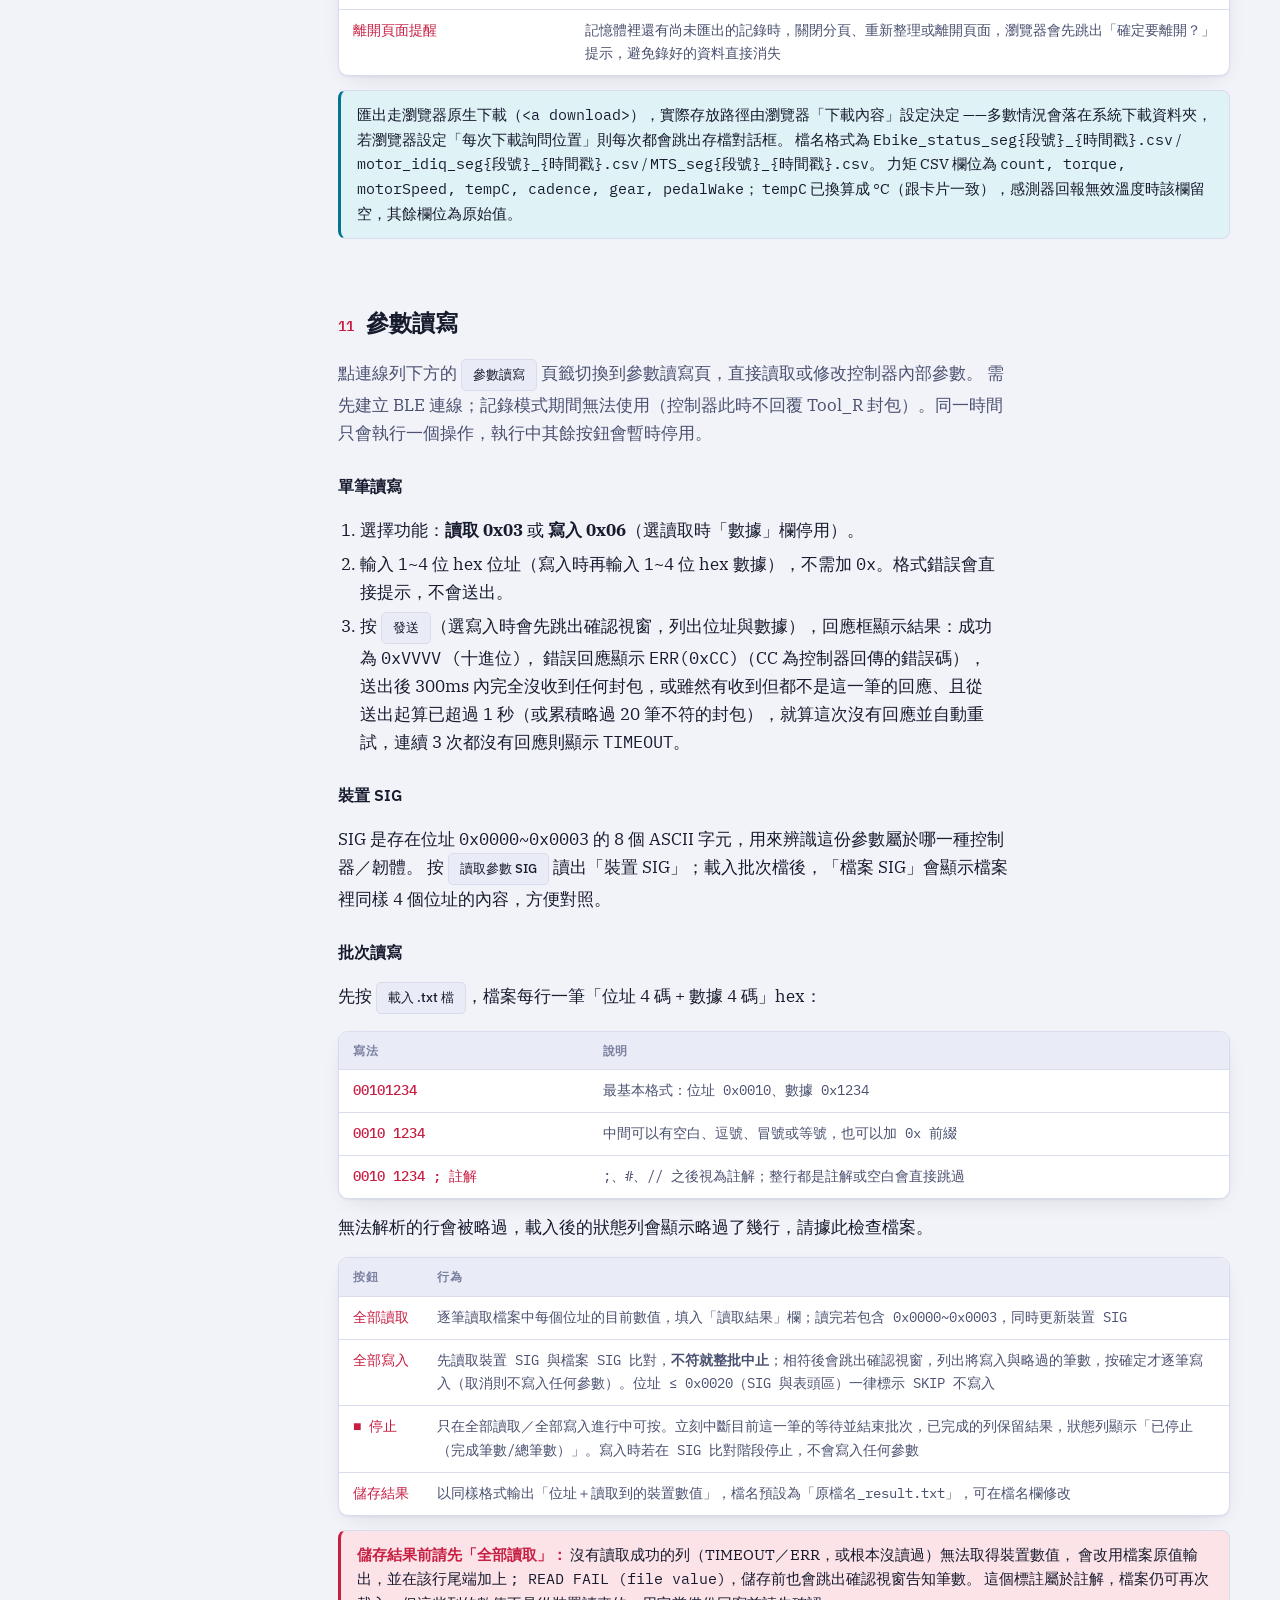
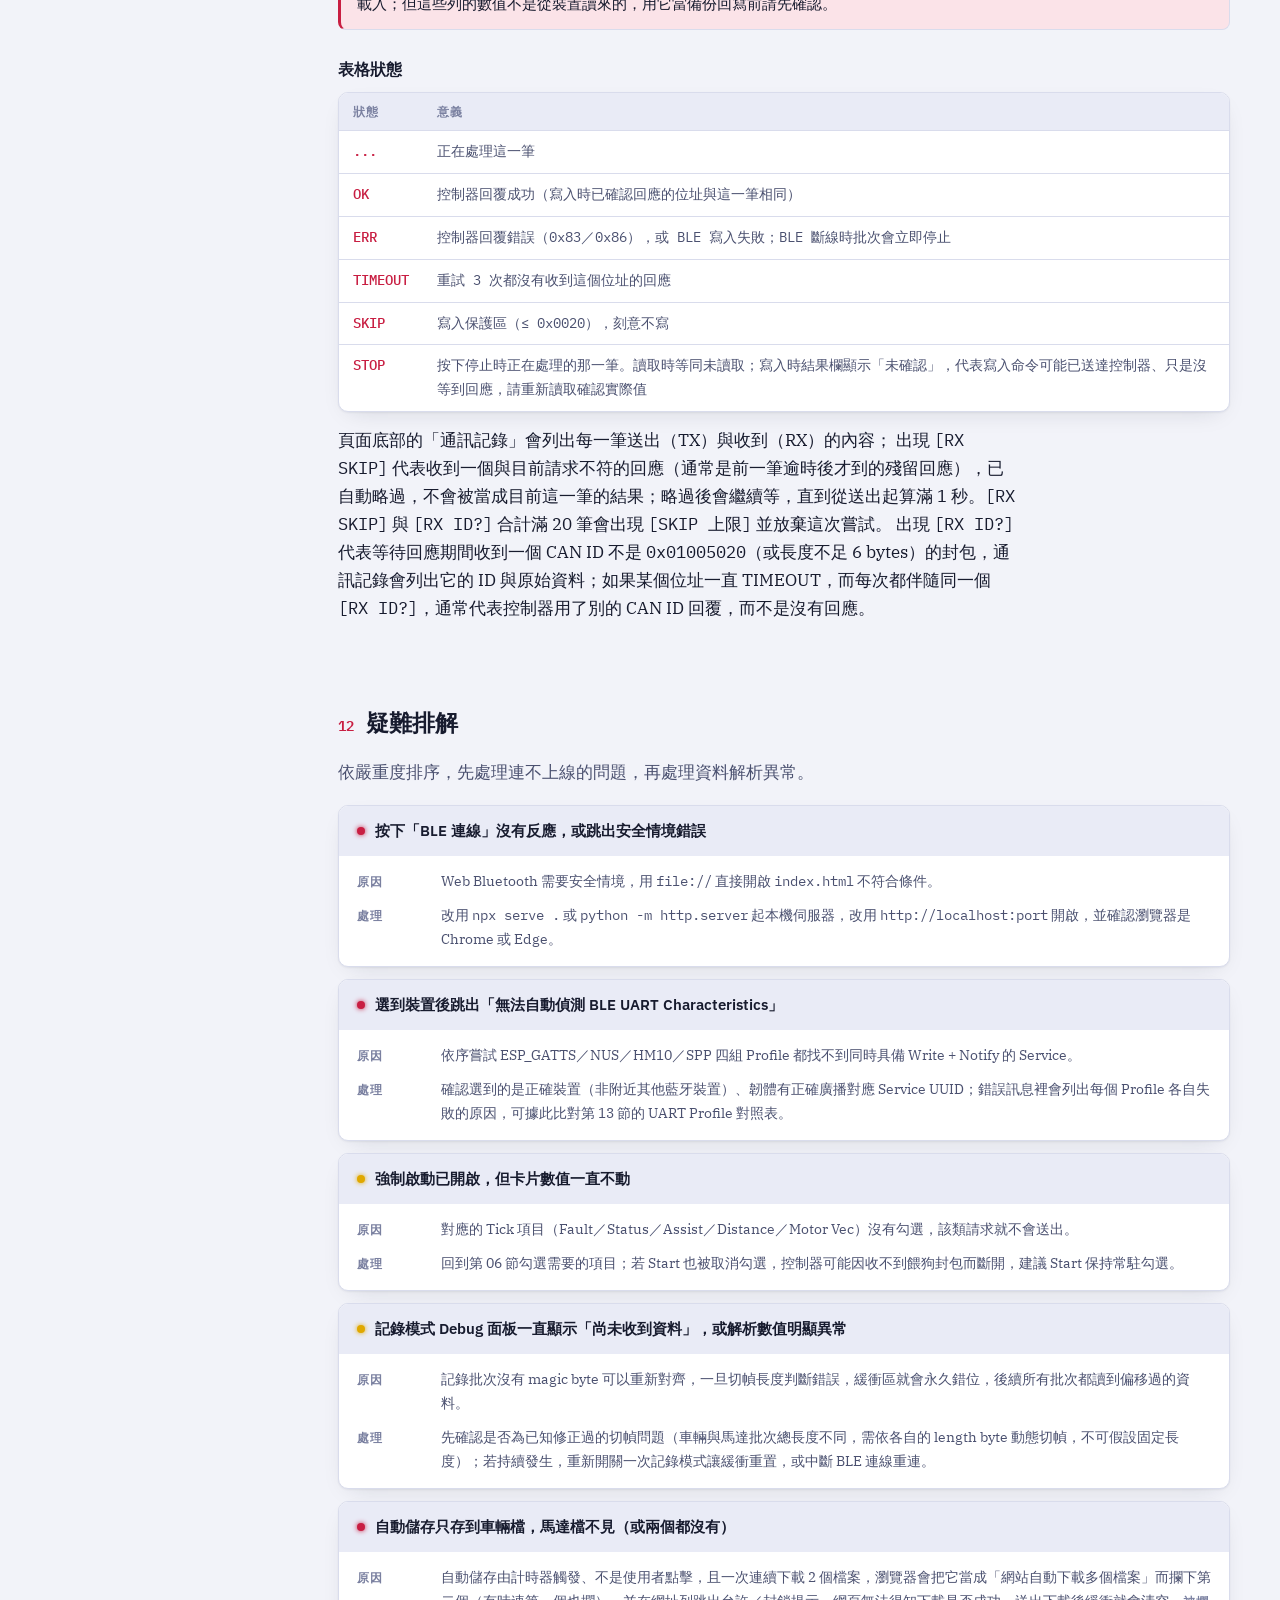
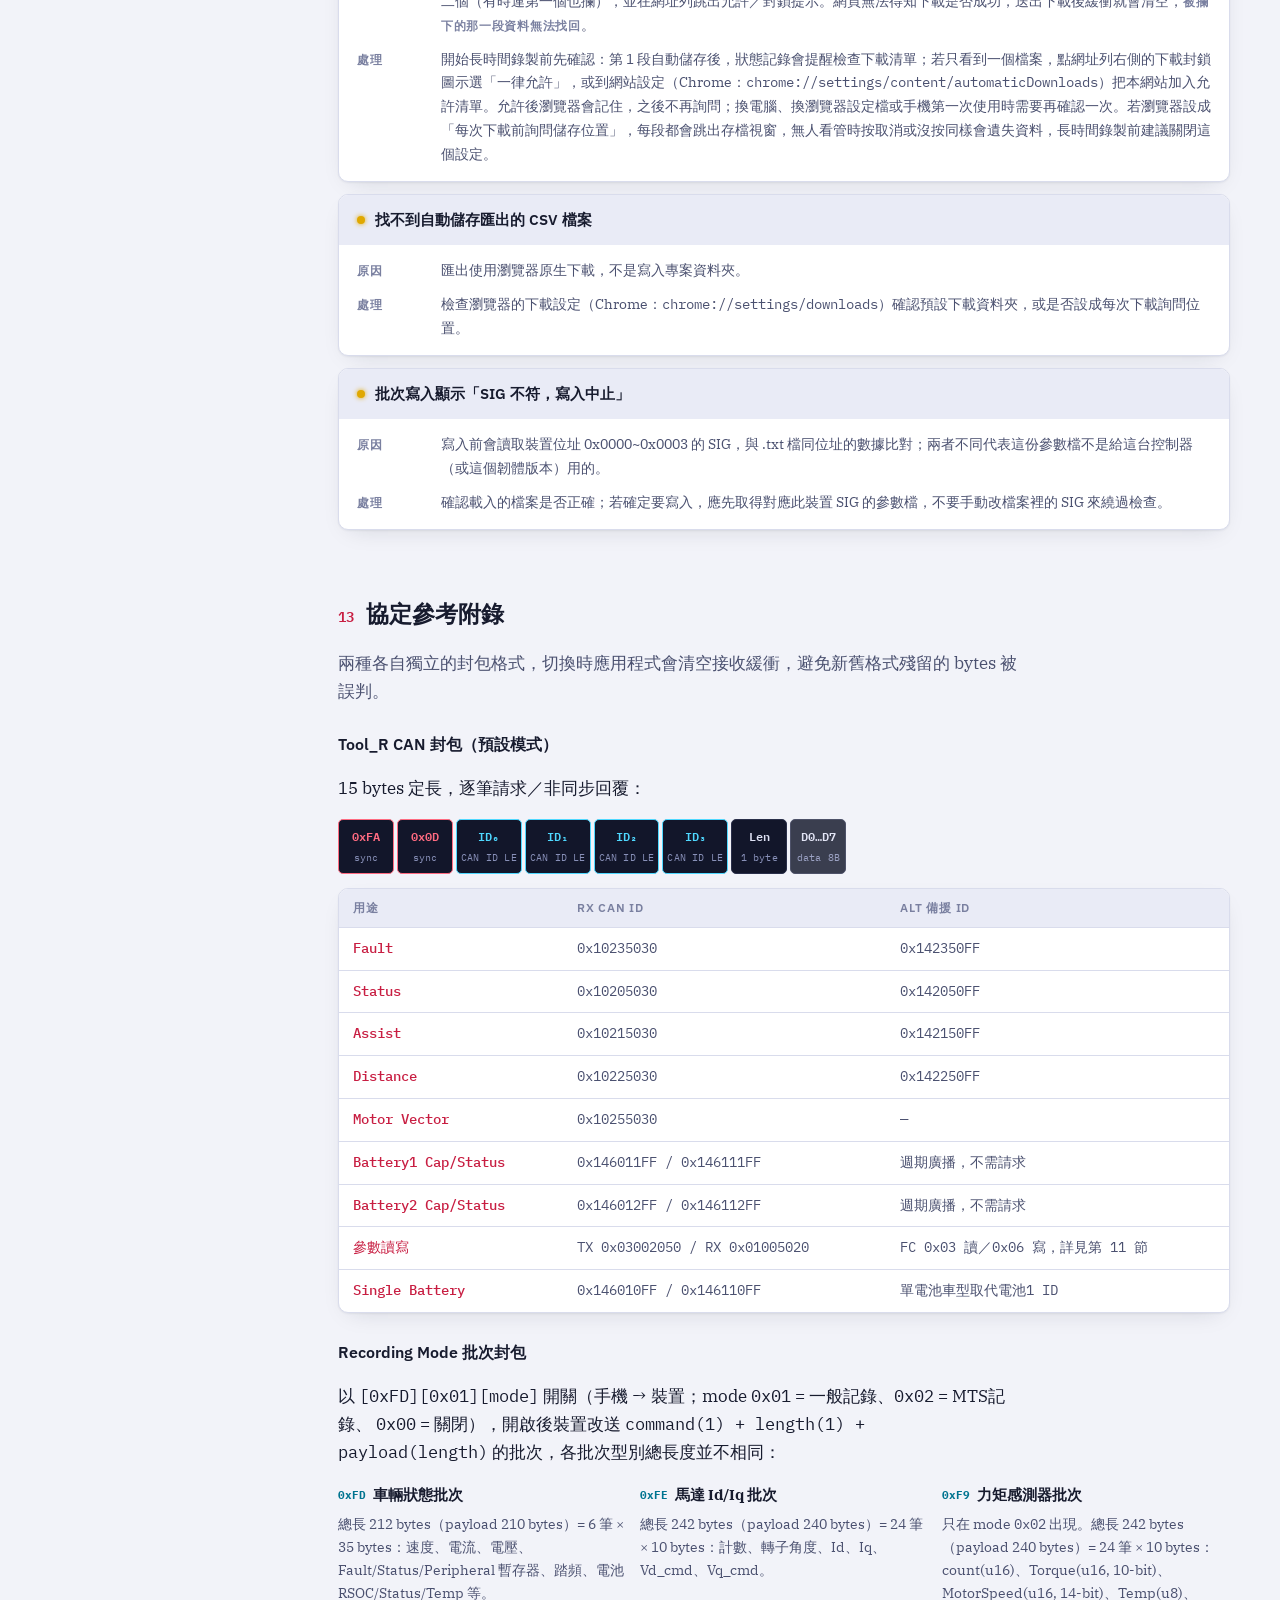
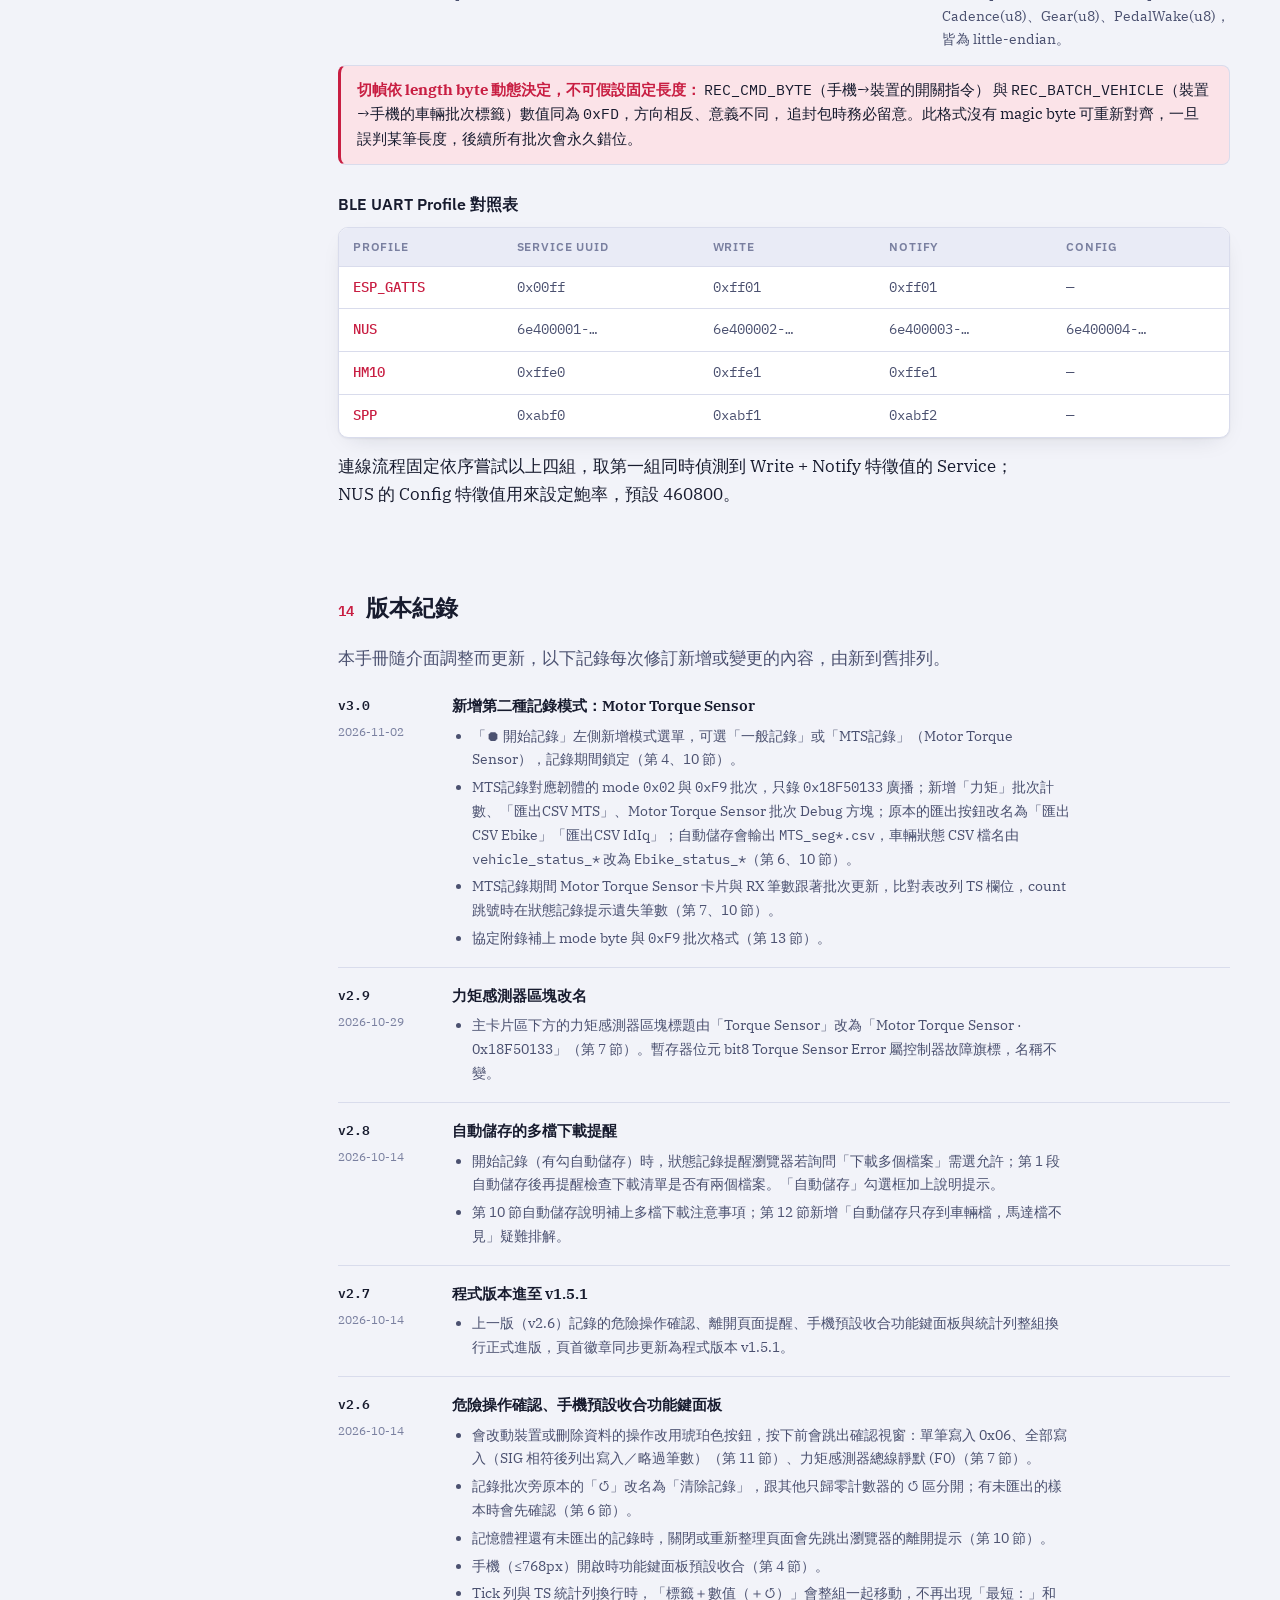
==== commit 19d366f4: "feat: 新增 MTS 記錄模式（Motor Torque Sensor）、自動儲存多檔下載提醒 - 記錄模式選單可選一般記錄或 MTS 記錄，對應韌體 [0xFD][0x01][0x02] 與 0" ====
--- a/manual.html
+++ b/manual.html
@@ -449,7 +449,7 @@
       狀態、檢視暫存器位元，並可切換高頻批次記錄模式採集資料。本手冊對應目前介面版本，依實際操作順序編排。</p>
     <div class="meta-row">
       <span class="pill accent">程式版本 v1.5.1</span>
-      <span class="pill cyan">手冊版本 v2.7（見第 14 節）</span>
+      <span class="pill cyan">手冊版本 v3.0（見第 14 節）</span>
       <span class="pill">單頁 Vanilla JS，無需建置</span>
       <span class="pill">需 HTTPS 或 localhost</span>
       <span class="pill">Chrome / Edge</span>
@@ -610,7 +610,8 @@
               <tr><td class="key">▾ / ▸ 功能鍵</td><td class="val" style="white-space:normal">收合／展開下方 StartCmd 參數列與 Tick 項目列，畫面空間有限時可先收起。手機（寬度 ≤768px）開啟頁面時預設為收合，讓第一屏直接看到資料卡片，需要時再按「▸ 功能鍵」展開</td></tr>
               <tr><td class="key">助行</td><td class="val" style="white-space:normal">勾選即在 StartCmd 的 D1 送出 <code>0xA5</code>（Push Assist 開），取消則送 <code>0x00</code></td></tr>
               <tr><td class="key">▶ 強制啟動</td><td class="val" style="white-space:normal">模擬上表持續送出 StartCmd，開啟／停止 Driver Status 監控迴圈（1000ms 週期，依 Tick 項目勾選送出對應請求），不需接上表即可讓控制器開機運轉</td></tr>
-              <tr><td class="key">⏺ 開始記錄</td><td class="val" style="white-space:normal">切換韌體進入／退出記錄模式（詳見第 10 節），與 CAN 輪詢互斥</td></tr>
+              <tr><td class="key">記錄模式選單</td><td class="val" style="white-space:normal">按「開始記錄」前選擇要錄哪一種：「一般記錄」（車輛狀態＋馬達 Id/Iq）或「MTS記錄」（MTS = Motor Torque Sensor，只錄力矩感測器廣播）。兩者互斥，記錄期間選單鎖定，要換模式請先停止記錄（詳見第 10 節）</td></tr>
+              <tr><td class="key">⏺ 開始記錄</td><td class="val" style="white-space:normal">依左側選單的模式切換韌體進入／退出記錄模式（詳見第 10 節），與 CAN 輪詢互斥</td></tr>
               <tr><td class="key">即時監控／參數讀寫 頁籤</td><td class="val" style="white-space:normal">連線列下方的頁籤切換主畫面：「即時監控」是資料卡片與暫存器，「參數讀寫」是單筆／批次參數讀寫（詳見第 11 節）。切換頁籤不會中斷連線或停止背景的監控迴圈，功能鍵面板兩頁共用</td></tr>
               <tr><td class="key">📖 操作說明書</td><td class="val" style="white-space:normal">開啟隨專案附帶的 <code>manual.html</code>（新分頁），不需連線、不需帳號即可使用</td></tr>
             </tbody>
@@ -671,9 +672,9 @@
           10 筆），可用來粗估控制器實際回覆頻率或發現丟包。</p>
 
         <h3>記錄批次計數</h3>
-        <p>記錄模式開啟後，「車輛」「馬達」兩顆計數器分別累加已收到的批次數。
+        <p>記錄模式開啟後，「車輛」「馬達」「力矩」三顆計數器分別累加已收到的批次數（一般記錄只會動車輛、馬達；MTS記錄只會動力矩）。
           <span class="btn-preview">清除記錄</span> 會把計數器歸零並<b>清空記憶體中尚未匯出的記錄樣本</b>，有資料時會先跳出確認視窗。旁邊的
-          <span class="btn-preview">匯出車輛 CSV</span> / <span class="btn-preview">匯出馬達 CSV</span>
+          <span class="btn-preview">匯出CSV Ebike</span>（車輛狀態）/ <span class="btn-preview">匯出CSV IdIq</span>（馬達 Id/Iq）/ <span class="btn-preview">匯出CSV MTS</span>（力矩感測器）
           可隨時手動匯出目前緩衝，「自動儲存」勾選框與間隔設定見第 10 節。</p>
       </section>
 
@@ -719,8 +720,8 @@
           暫存器，韌體的批次協定本身就沒有回傳這些欄位，記錄期間會停在「記錄前最後一次 CAN 值」不再變動——這是協定的結構性缺口，不是程式漏接，比對表（第 10 節）也刻意不列這幾項。
         </div>
         <div class="callout" style="margin-top:14px">
-          <strong>力矩感測器（TS）卡片：</strong> 集中在主卡片區下方的「Torque Sensor · 0x18F50133」獨立區塊。區塊上方的統計列顯示接收筆數與間隔（最近一次／平均／最短／最長，按 ↺ 歸零），可用來量測感測器的廣播週期。統計列右側的「■ 靜默 (F0)」「▶ 恢復 (F1)」會送出總線命令 CAN ID <code>0x08F20020</code>（D0 = <code>0xF0</code> 總線靜默，要求感測器停止廣播，按下前會跳出確認視窗；<code>0xF1</code> 總線恢復正常；D1~D7 保留填 0），按下後可從 RX 筆數是否停止增加判斷命令是否生效。多筆 CAN 封包可能擠在同一個 BLE 通知裡一起到達，這時間隔會接近 0 ms，量到的是手機端的接收間隔，不一定等於 CAN bus 上的真實週期。由感測器主動廣播 CAN ID <code>0x18F50133</code>，不需勾選任何 Tick 項目；只接受 D0 起始位為 <code>0xFF</code> 的封包。
-          記錄模式期間控制器不轉送逐筆 CAN 封包，這幾張卡片會停在最後一次的值。
+          <strong>力矩感測器（TS）卡片：</strong> 集中在主卡片區下方的「Motor Torque Sensor · 0x18F50133」獨立區塊。區塊上方的統計列顯示接收筆數與間隔（最近一次／平均／最短／最長，按 ↺ 歸零），可用來量測感測器的廣播週期。統計列右側的「■ 靜默 (F0)」「▶ 恢復 (F1)」會送出總線命令 CAN ID <code>0x08F20020</code>（D0 = <code>0xF0</code> 總線靜默，要求感測器停止廣播，按下前會跳出確認視窗；<code>0xF1</code> 總線恢復正常；D1~D7 保留填 0），按下後可從 RX 筆數是否停止增加判斷命令是否生效。多筆 CAN 封包可能擠在同一個 BLE 通知裡一起到達，這時間隔會接近 0 ms，量到的是手機端的接收間隔，不一定等於 CAN bus 上的真實週期。由感測器主動廣播 CAN ID <code>0x18F50133</code>，不需勾選任何 Tick 項目；只接受 D0 起始位為 <code>0xFF</code> 的封包。
+          一般記錄期間控制器不轉送逐筆 CAN 封包，這幾張卡片會停在最後一次的值；改用「MTS記錄」時，卡片會跟著記錄批次更新（TS Checksum 除外，批次裡沒有這個欄位），上方 RX 筆數也會依收到的樣本數累加；間隔／平均／最短／最長則停止更新，因為批次是 24 筆一起送達，量不出感測器的廣播週期。
         </div>
       </section>
 
@@ -818,30 +819,52 @@
         <p class="sec-desc">記錄模式讓控制器切換成高頻批次輸出，取樣密度遠高於逐筆 CAN 輪詢，適合做波形分析、
           事件重現。開啟時會自動停止 CAN 輪詢與向量監控，因為兩種格式互斥、無法同時解析。</p>
 
+        <h3>兩種記錄模式</h3>
+        <div class="grid2">
+          <div class="feat">
+            <h4><span class="tag">一般記錄</span></h4>
+            <p>韌體送出車輛狀態批次（約每 600ms，每批 6 筆）與馬達 Id/Iq 批次（約每 480ms，每批 24 筆，韌體每 20ms 輪詢一次馬達向量）。
+              更新資料卡片、暫存器與電池資訊。</p>
+          </div>
+          <div class="feat">
+            <h4><span class="tag">MTS記錄</span></h4>
+            <p>韌體只轉送 Motor Torque Sensor 主動廣播 <code>0x18F50133</code>，每收到一筆通過檢查（D0 = <code>0xFF</code>、checksum 正確）的廣播就存一筆，
+              每 24 筆打包送出。取樣週期等於感測器自己的廣播週期。這個模式<b>不送</b>車輛、馬達批次，也不做馬達向量輪詢，所以只有 Motor Torque Sensor 卡片會更新。</p>
+          </div>
+        </div>
+        <p style="margin-top:14px">韌體同一時間只能跑一種記錄模式，所以模式要在開始前選好；記錄期間選單會鎖定。</p>
+
         <h3>開始 / 停止</h3>
         <ol>
+          <li>在 <span class="btn-preview">⏺ 開始記錄</span> 左側的選單選擇「一般記錄」或「MTS記錄」。</li>
           <li>按 <span class="btn-preview">⏺ 開始記錄</span>：立即凍結目前卡片數值作為「記錄前基準」，
-            送出開啟指令後切換解析格式，按鈕變為 <span class="btn-preview off">⏹ 停止記錄</span>。</li>
-          <li>「強制啟動」「向量監控」按鈕在記錄期間停用；記錄批次計數器（第 06 節）開始累加。</li>
+            送出開啟指令後切換解析格式，按鈕變為 <span class="btn-preview off">⏹ 停止記錄</span>，狀態記錄會寫出目前的模式。</li>
+          <li>「強制啟動」「向量監控」按鈕與模式選單在記錄期間停用；記錄批次計數器（第 06 節）開始累加。</li>
           <li>再按一次按鈕即送出關閉指令、切回 CAN 輪詢解析格式，按鈕與其餘功能鍵恢復可用。</li>
         </ol>
+        <div class="callout" style="margin-top:14px">
+          <strong>掉批偵測（MTS記錄）：</strong> 每筆樣本都帶有韌體的遞增 count（開始記錄後第一筆為 1）。
+          網頁發現 count 跳號時，會在狀態記錄寫出「⚠ MTS記錄 count 不連續：A → B（遺失 N 筆）」。
+          韌體的送出佇列滿了會整批丟棄，所以遺失筆數通常是 24 的倍數。
+        </div>
 
         <h3>Debug 面板</h3>
-        <p>主畫面下方兩個 Debug 方塊分別顯示「車輛狀態批次」與「馬達 Id/Iq 批次」最新收到的一筆原始
-          bytes（HEX）與解析後欄位，用來直接核對協定是否解析正確，不需要另外接封包擷取工具。</p>
+        <p>主畫面下方三個 Debug 方塊分別顯示「車輛狀態批次」「馬達 Id/Iq 批次」「Motor Torque Sensor 批次」最新收到的一筆原始
+          bytes（HEX）與第一筆樣本的解析欄位，用來直接核對協定是否解析正確，不需要另外接封包擷取工具。</p>
 
         <h3>記錄前 CAN 基準 vs 記錄中最新值</h3>
         <p>比對表把「進入記錄模式那一刻」凍結的 CAN 數值，跟記錄批次持續更新的最新值並排顯示，數值不同的列會標色，
           方便肉眼確認兩種資料來源是否一致。前述 Total Assist／Single Trip／Remain Dist
-          三個欄位協定裡沒有對應資料，因此刻意不列入比對表。</p>
+          三個欄位協定裡沒有對應資料，因此刻意不列入比對表。MTS記錄時，比對表改列 TS Temp／Torque／Cadence／Motor Spd／Gear／Pedal
+          六個欄位，不列車輛卡片與暫存器，因為這個模式不會更新它們。</p>
 
         <h3>CSV 匯出與自動儲存</h3>
         <div class="table-wrap">
           <table class="spec-table">
             <thead><tr><th>控制項</th><th>行為</th></tr></thead>
             <tbody>
-              <tr><td class="key">匯出車輛/馬達 CSV</td><td class="val" style="white-space:normal">手動將目前緩衝的記錄下載為 CSV，緩衝不會因此清空</td></tr>
-              <tr><td class="key">自動儲存</td><td class="val" style="white-space:normal">勾選後每 30 秒檢查一次，達到設定間隔（預設 15 分）就自動匯出並清空緩衝、段號遞增，避免長時間錄製時記憶體無限增長</td></tr>
+              <tr><td class="key">匯出CSV Ebike / IdIq / MTS</td><td class="val" style="white-space:normal">手動將目前緩衝的記錄下載為 CSV，緩衝不會因此清空</td></tr>
+              <tr><td class="key">自動儲存</td><td class="val" style="white-space:normal">勾選後每 30 秒檢查一次，達到設定間隔（預設 15 分）就自動匯出並清空緩衝、段號遞增，避免長時間錄製時記憶體無限增長。一般記錄每段會連續下載車輛、馬達 2 個檔案，<b>第一次使用時瀏覽器可能詢問「下載多個檔案」，請選「允許」</b>（見第 12 節）；MTS記錄每段只下載 1 個檔案</td></tr>
               <tr><td class="key">間隔（分）</td><td class="val" style="white-space:normal">自動儲存的輪替週期，1~120 分鐘</td></tr>
               <tr><td class="key">離開頁面提醒</td><td class="val" style="white-space:normal">記憶體裡還有尚未匯出的記錄時，關閉分頁、重新整理或離開頁面，瀏覽器會先跳出「確定要離開？」提示，避免錄好的資料直接消失</td></tr>
             </tbody>
@@ -850,7 +873,10 @@
         <div class="callout" style="margin-top:14px">
           匯出走瀏覽器原生下載（<code>&lt;a download&gt;</code>），實際存放路徑由瀏覽器「下載內容」設定決定
           ——多數情況會落在系統下載資料夾，若瀏覽器設定「每次下載詢問位置」則每次都會跳出存檔對話框。
-          檔名格式為 <code>vehicle_status_seg{段號}_{時間戳}.csv</code> / <code>motor_idiq_seg{段號}_{時間戳}.csv</code>。
+          檔名格式為 <code>Ebike_status_seg{段號}_{時間戳}.csv</code> / <code>motor_idiq_seg{段號}_{時間戳}.csv</code> /
+          <code>MTS_seg{段號}_{時間戳}.csv</code>。
+          力矩 CSV 欄位為 <code>count, torque, motorSpeed, tempC, cadence, gear, pedalWake</code>；
+          <code>tempC</code> 已換算成 °C（跟卡片一致），感測器回報無效溫度時該欄留空，其餘欄位為原始值。
         </div>
       </section>
 
@@ -960,6 +986,13 @@
           </div>
         </div>
 
+        <div class="issue">
+          <div class="issue-hd"><span class="sev high"></span>自動儲存只存到車輛檔，馬達檔不見（或兩個都沒有）</div>
+          <div class="issue-body">
+            <div class="row"><b>原因</b><span>自動儲存由計時器觸發、不是使用者點擊，且一次連續下載 2 個檔案，瀏覽器會把它當成「網站自動下載多個檔案」而攔下第二個（有時連第一個也攔），並在網址列跳出允許／封鎖提示。網頁無法得知下載是否成功，送出下載後緩衝就會清空，<b>被攔下的那一段資料無法找回</b>。</span></div>
+            <div class="row"><b>處理</b><span>開始長時間錄製前先確認：第 1 段自動儲存後，狀態記錄會提醒檢查下載清單；若只看到一個檔案，點網址列右側的下載封鎖圖示選「一律允許」，或到網站設定（Chrome：<code>chrome://settings/content/automaticDownloads</code>）把本網站加入允許清單。允許後瀏覽器會記住，之後不再詢問；換電腦、換瀏覽器設定檔或手機第一次使用時需要再確認一次。若瀏覽器設成「每次下載前詢問儲存位置」，每段都會跳出存檔視窗，無人看管時按取消或沒按同樣會遺失資料，長時間錄製前建議關閉這個設定。</span></div>
+          </div>
+        </div>
         <div class="issue">
           <div class="issue-hd"><span class="sev mid"></span>找不到自動儲存匯出的 CSV 檔案</div>
           <div class="issue-body">
@@ -1012,8 +1045,8 @@
         </div>
 
         <h3>Recording Mode 批次封包</h3>
-        <p>以 <code>0xFD</code> 開關（手機 → 裝置），開啟後裝置改送 <code>command(1) + length(1) +
-          payload(length)</code> 的批次，兩種批次型別總長度並不相同：</p>
+        <p>以 <code>[0xFD][0x01][mode]</code> 開關（手機 → 裝置；mode <code>0x01</code> = 一般記錄、<code>0x02</code> = MTS記錄、
+          <code>0x00</code> = 關閉），開啟後裝置改送 <code>command(1) + length(1) + payload(length)</code> 的批次，各批次型別總長度並不相同：</p>
         <div class="grid2">
           <div class="feat">
             <h4><span class="tag">0xFD</span> 車輛狀態批次</h4>
@@ -1023,6 +1056,11 @@
           <div class="feat">
             <h4><span class="tag">0xFE</span> 馬達 Id/Iq 批次</h4>
             <p>總長 242 bytes（payload 240 bytes）= 24 筆 × 10 bytes：計數、轉子角度、Id、Iq、Vd_cmd、Vq_cmd。</p>
+          </div>
+          <div class="feat">
+            <h4><span class="tag">0xF9</span> 力矩感測器批次</h4>
+            <p>只在 mode <code>0x02</code> 出現。總長 242 bytes（payload 240 bytes）= 24 筆 × 10 bytes：count(u16)、Torque(u16, 10-bit)、
+              MotorSpeed(u16, 14-bit)、Temp(u8)、Cadence(u8)、Gear(u8)、PedalWake(u8)，皆為 little-endian。</p>
           </div>
         </div>
         <div class="callout warn" style="margin-top:14px">
@@ -1052,6 +1090,37 @@
         <div class="sec-hd"><span class="sec-num">14</span><h2>版本紀錄</h2></div>
         <p class="sec-desc">本手冊隨介面調整而更新，以下記錄每次修訂新增或變更的內容，由新到舊排列。</p>
         <div class="changelog">
+          <div class="change-entry">
+            <div class="change-meta"><span class="change-ver">v3.0</span><span class="change-date">2026-11-02</span></div>
+            <div class="change-body">
+              <h4>新增第二種記錄模式：Motor Torque Sensor</h4>
+              <ul>
+                <li>「⏺ 開始記錄」左側新增模式選單，可選「一般記錄」或「MTS記錄」（Motor Torque Sensor），記錄期間鎖定（第 4、10 節）。</li>
+                <li>MTS記錄對應韌體的 mode <code>0x02</code> 與 <code>0xF9</code> 批次，只錄 <code>0x18F50133</code> 廣播；新增「力矩」批次計數、「匯出CSV MTS」、Motor Torque Sensor 批次 Debug 方塊；原本的匯出按鈕改名為「匯出CSV Ebike」「匯出CSV IdIq」；自動儲存會輸出 <code>MTS_seg*.csv</code>，車輛狀態 CSV 檔名由 <code>vehicle_status_*</code> 改為 <code>Ebike_status_*</code>（第 6、10 節）。</li>
+                <li>MTS記錄期間 Motor Torque Sensor 卡片與 RX 筆數跟著批次更新，比對表改列 TS 欄位，count 跳號時在狀態記錄提示遺失筆數（第 7、10 節）。</li>
+                <li>協定附錄補上 mode byte 與 <code>0xF9</code> 批次格式（第 13 節）。</li>
+              </ul>
+            </div>
+          </div>
+          <div class="change-entry">
+            <div class="change-meta"><span class="change-ver">v2.9</span><span class="change-date">2026-10-29</span></div>
+            <div class="change-body">
+              <h4>力矩感測器區塊改名</h4>
+              <ul>
+                <li>主卡片區下方的力矩感測器區塊標題由「Torque Sensor」改為「Motor Torque Sensor · 0x18F50133」（第 7 節）。暫存器位元 bit8 Torque Sensor Error 屬控制器故障旗標，名稱不變。</li>
+              </ul>
+            </div>
+          </div>
+          <div class="change-entry">
+            <div class="change-meta"><span class="change-ver">v2.8</span><span class="change-date">2026-10-14</span></div>
+            <div class="change-body">
+              <h4>自動儲存的多檔下載提醒</h4>
+              <ul>
+                <li>開始記錄（有勾自動儲存）時，狀態記錄提醒瀏覽器若詢問「下載多個檔案」需選允許；第 1 段自動儲存後再提醒檢查下載清單是否有兩個檔案。「自動儲存」勾選框加上說明提示。</li>
+                <li>第 10 節自動儲存說明補上多檔下載注意事項；第 12 節新增「自動儲存只存到車輛檔，馬達檔不見」疑難排解。</li>
+              </ul>
+            </div>
+          </div>
           <div class="change-entry">
             <div class="change-meta"><span class="change-ver">v2.7</span><span class="change-date">2026-10-14</span></div>
             <div class="change-body">
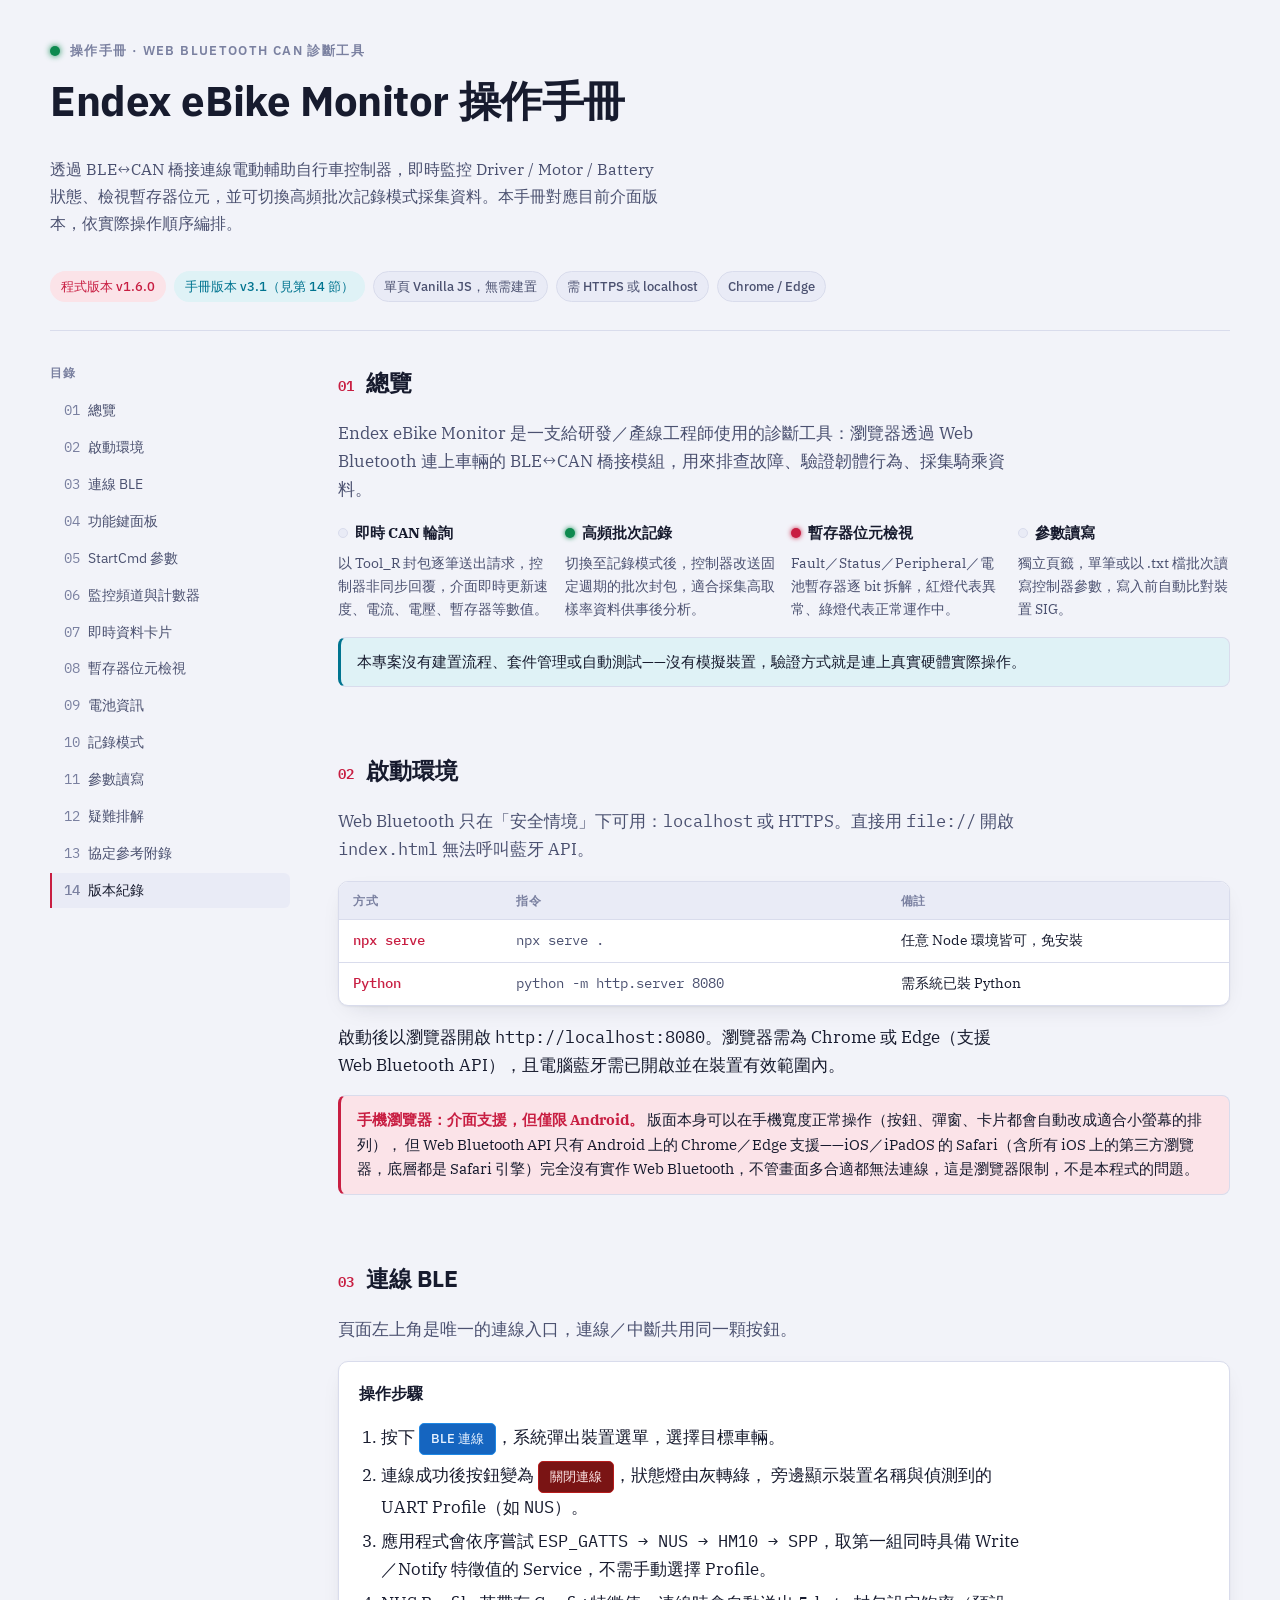
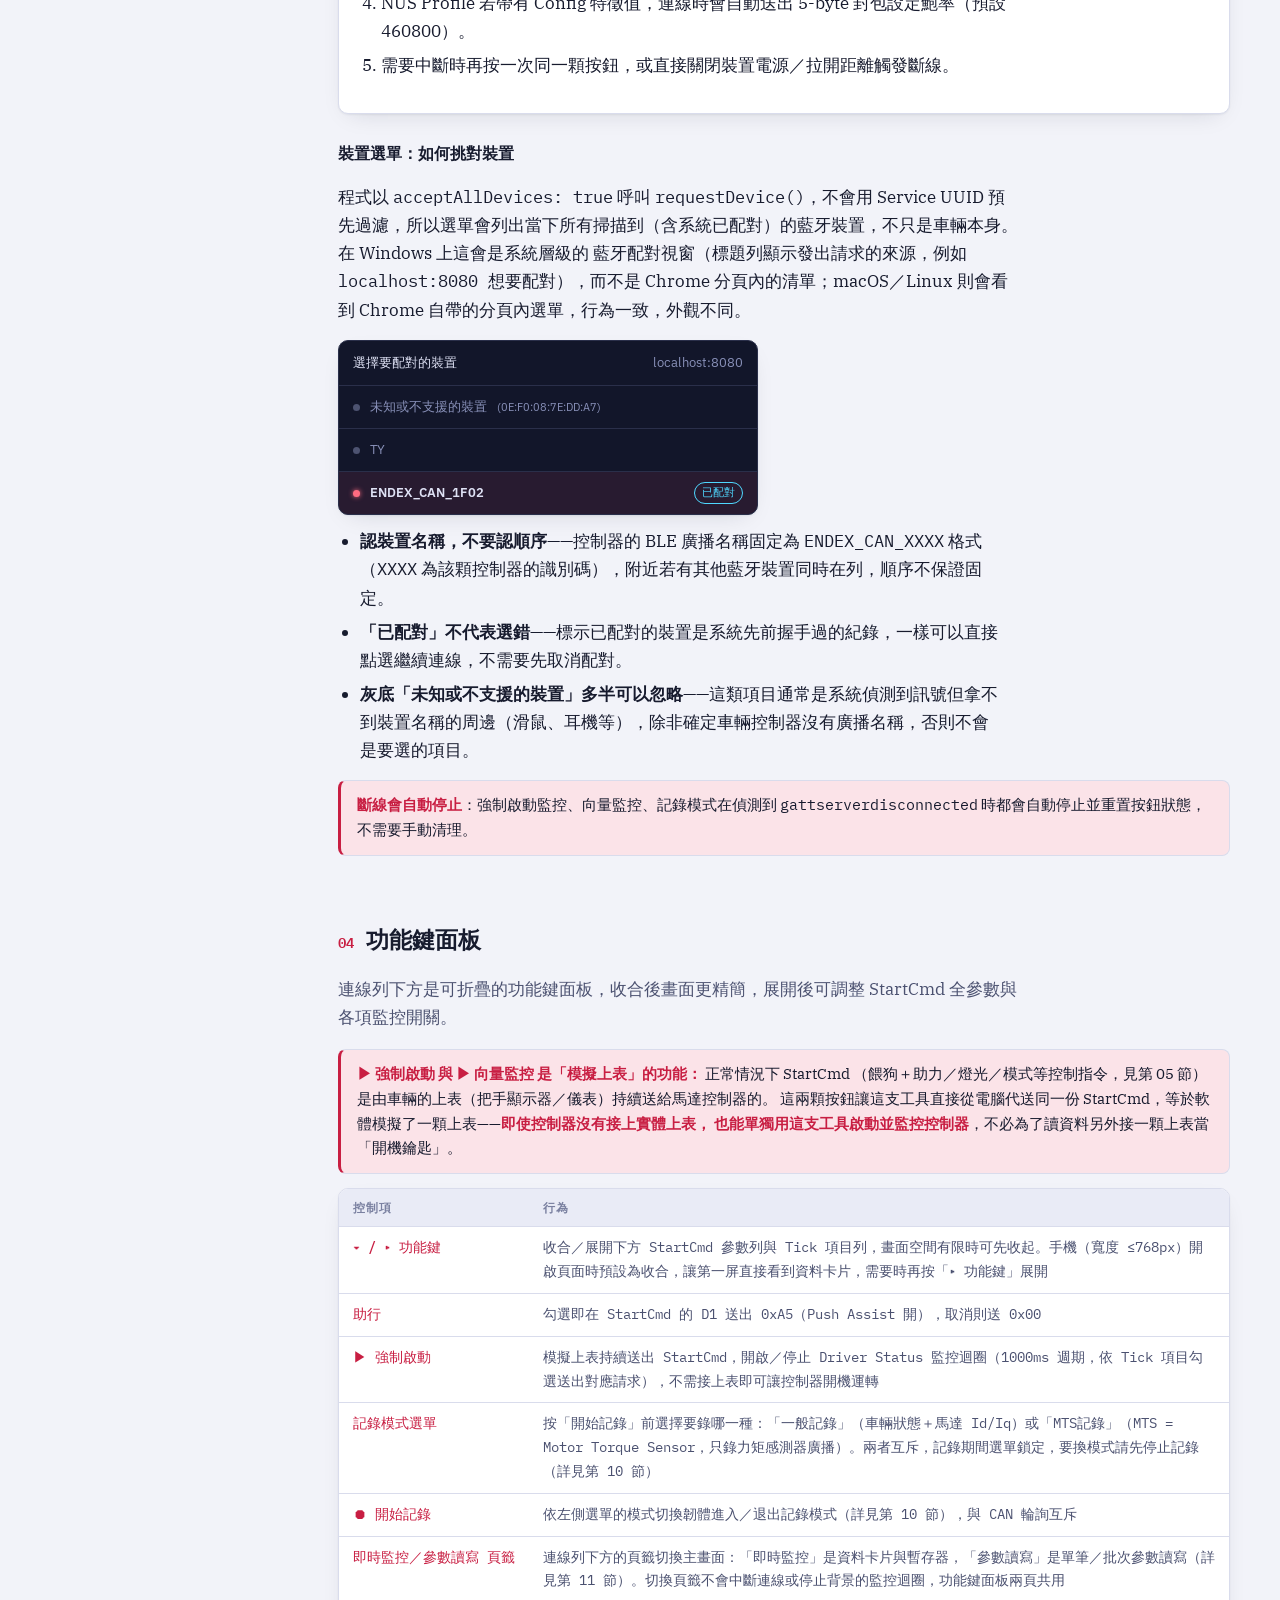
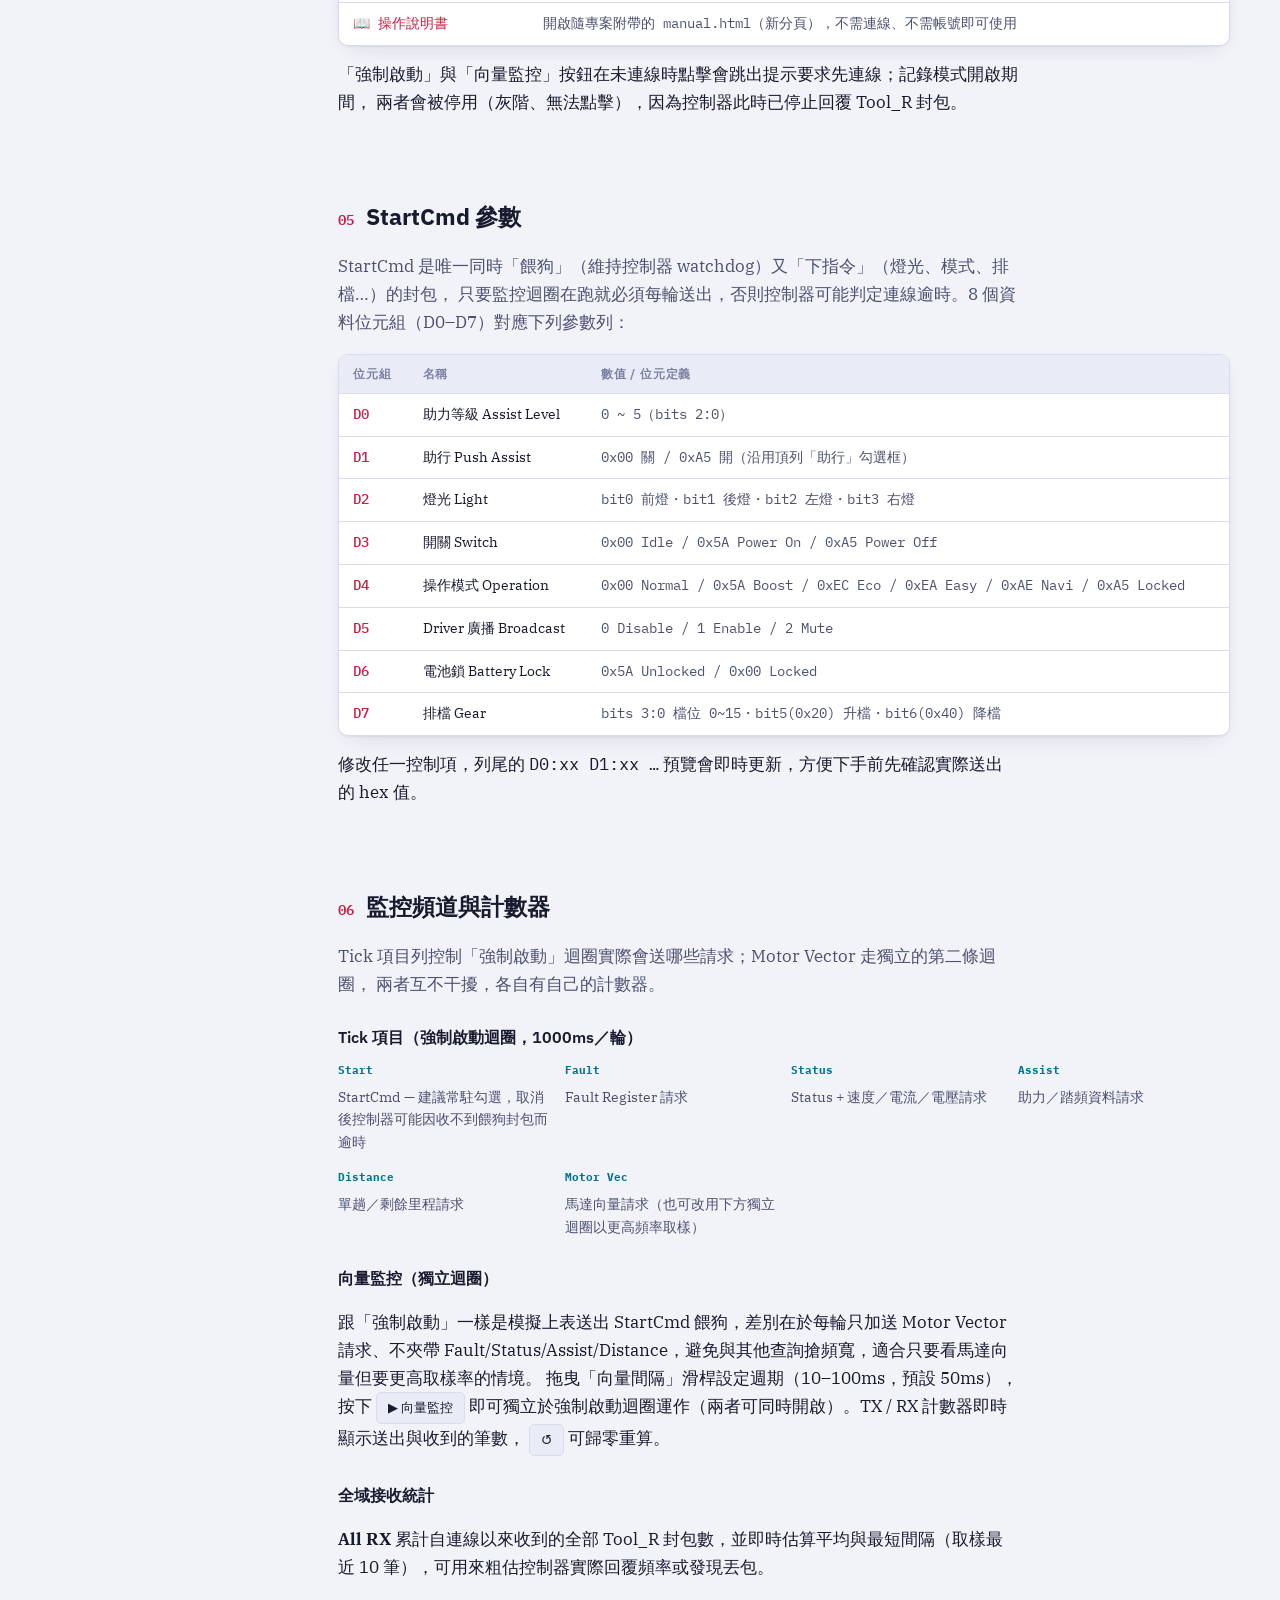
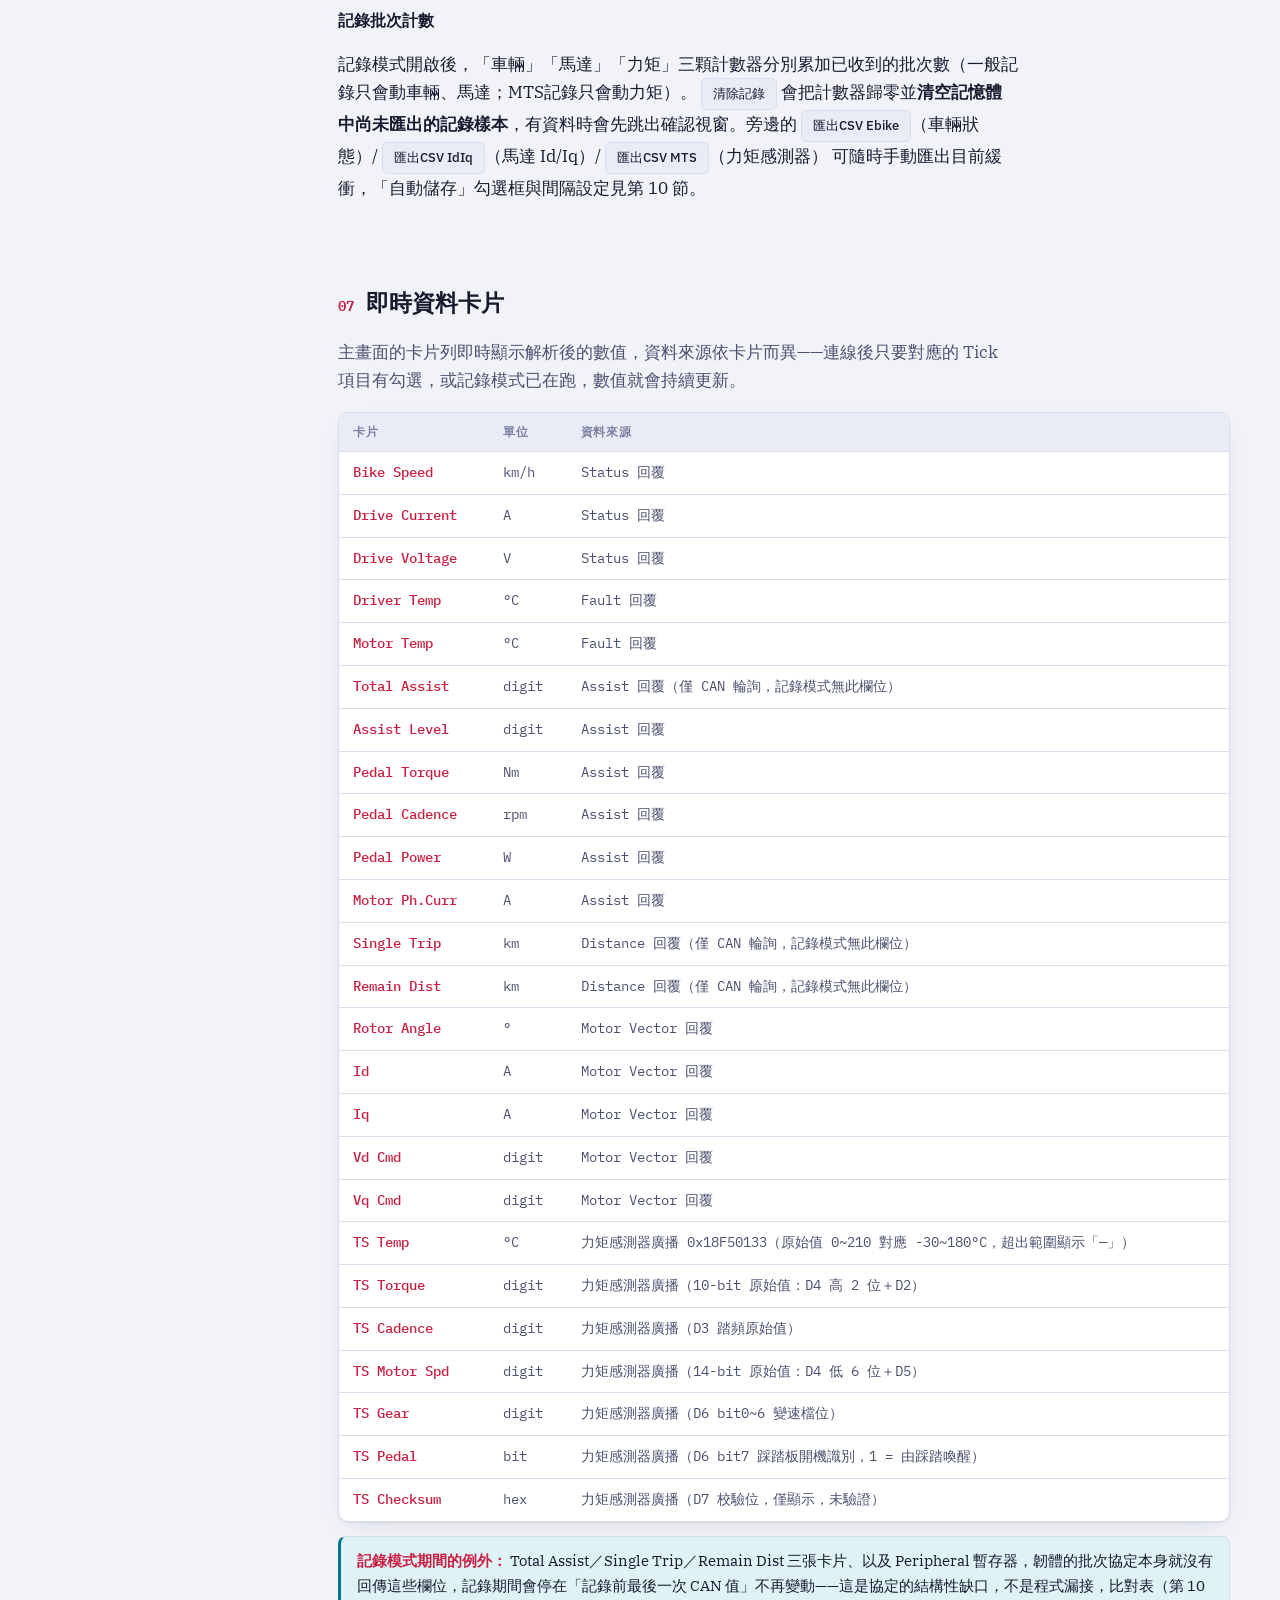
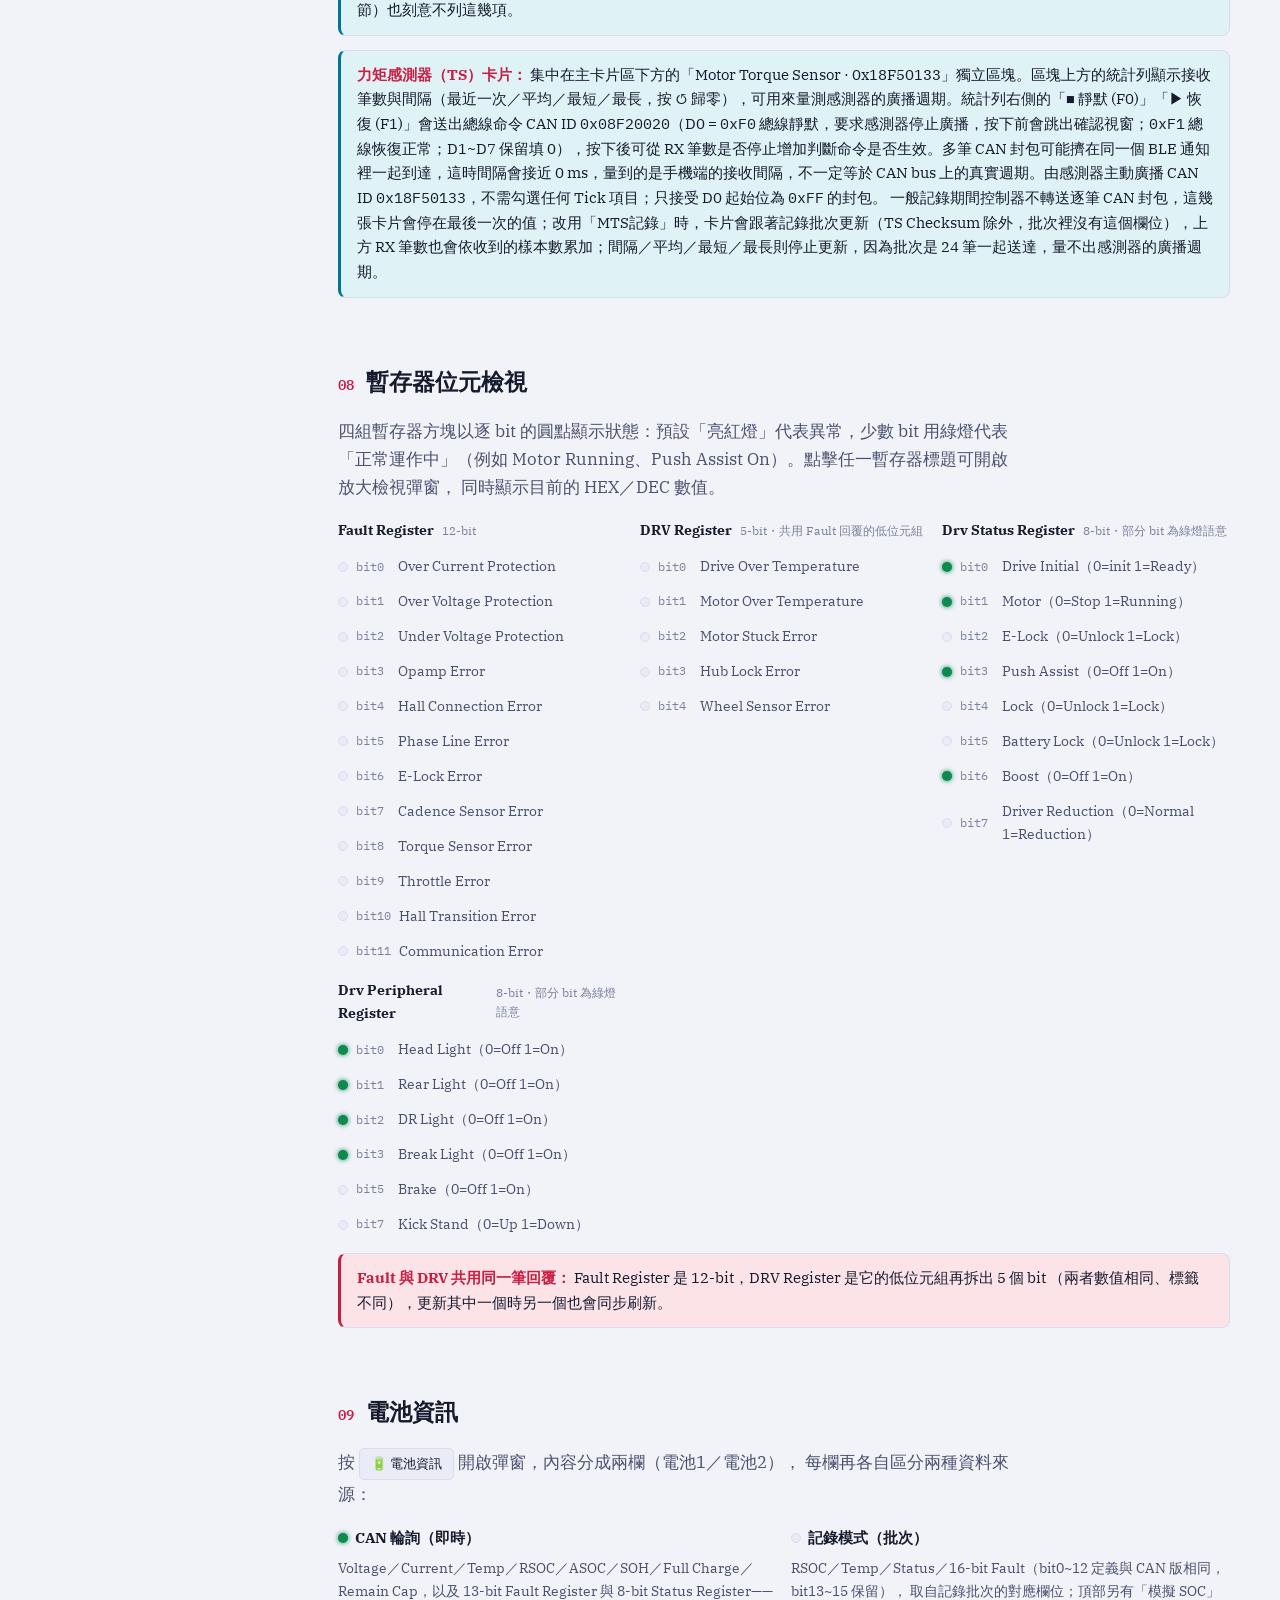
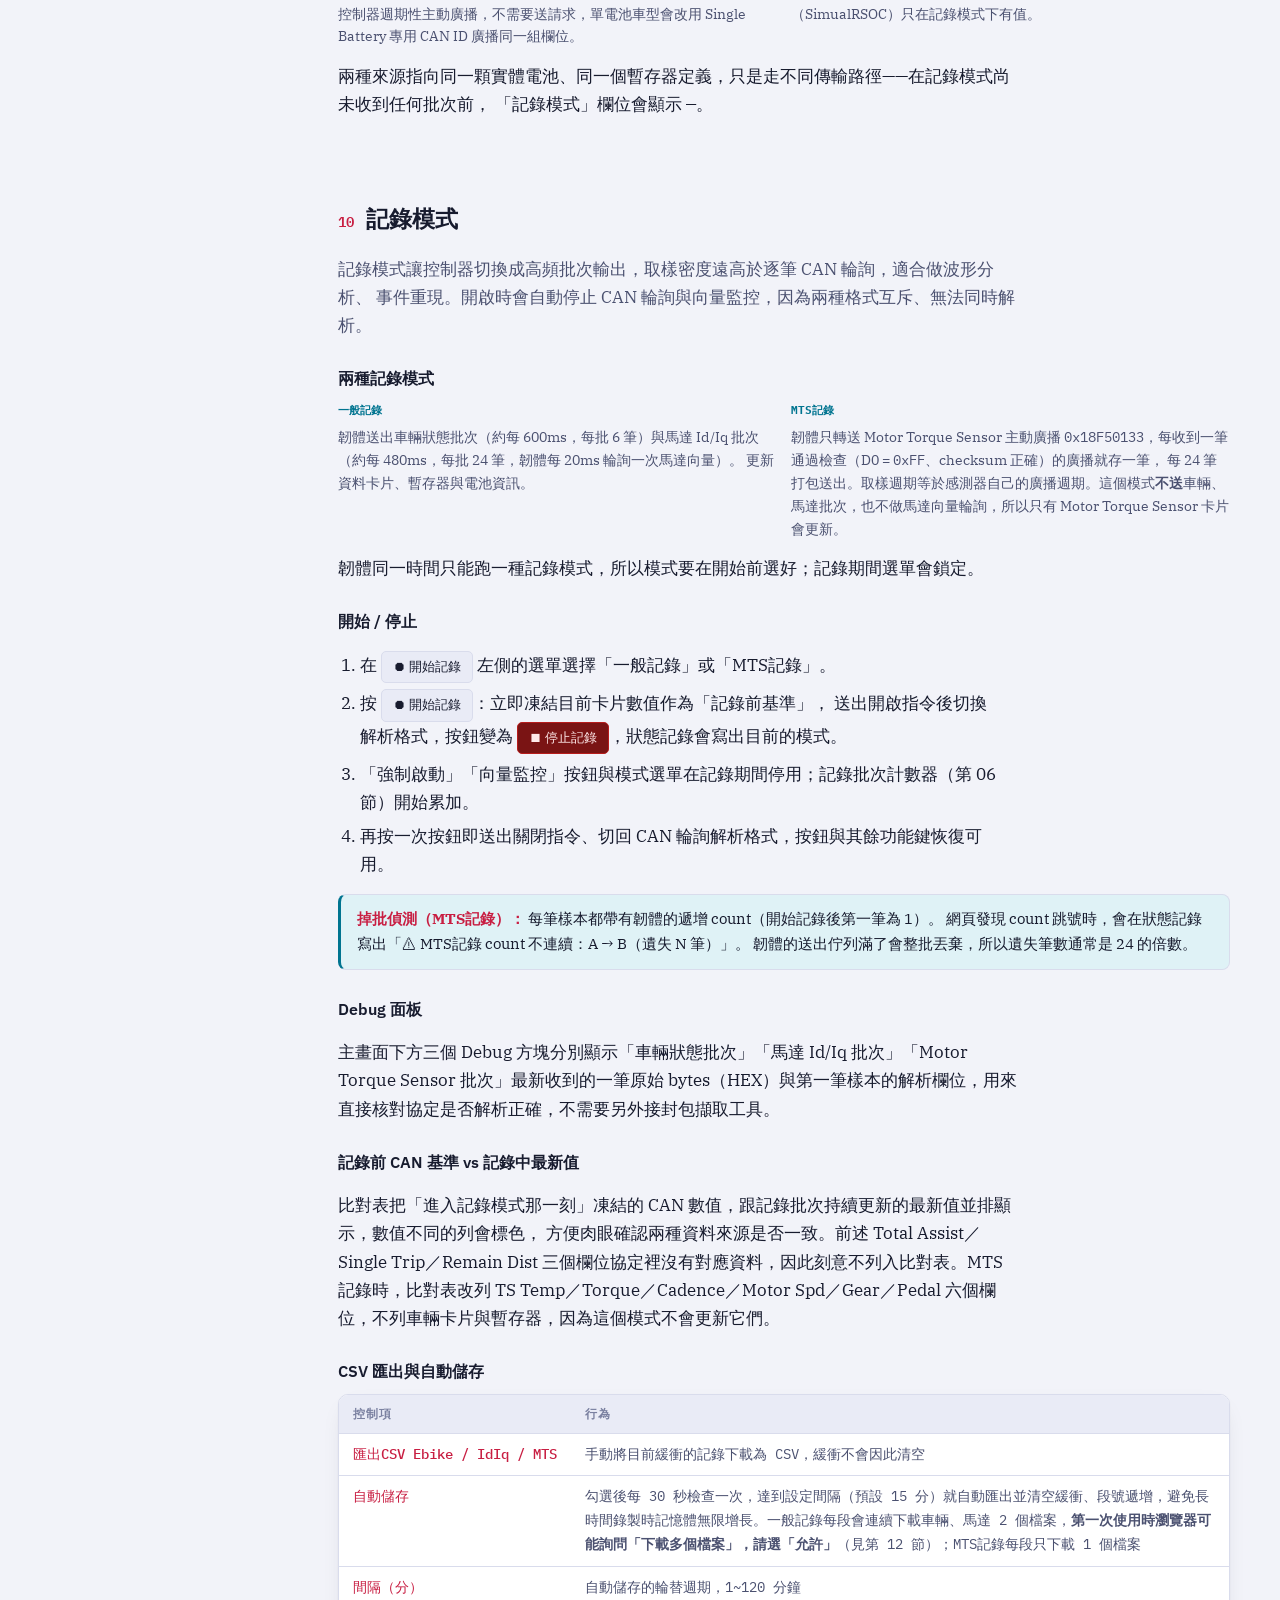
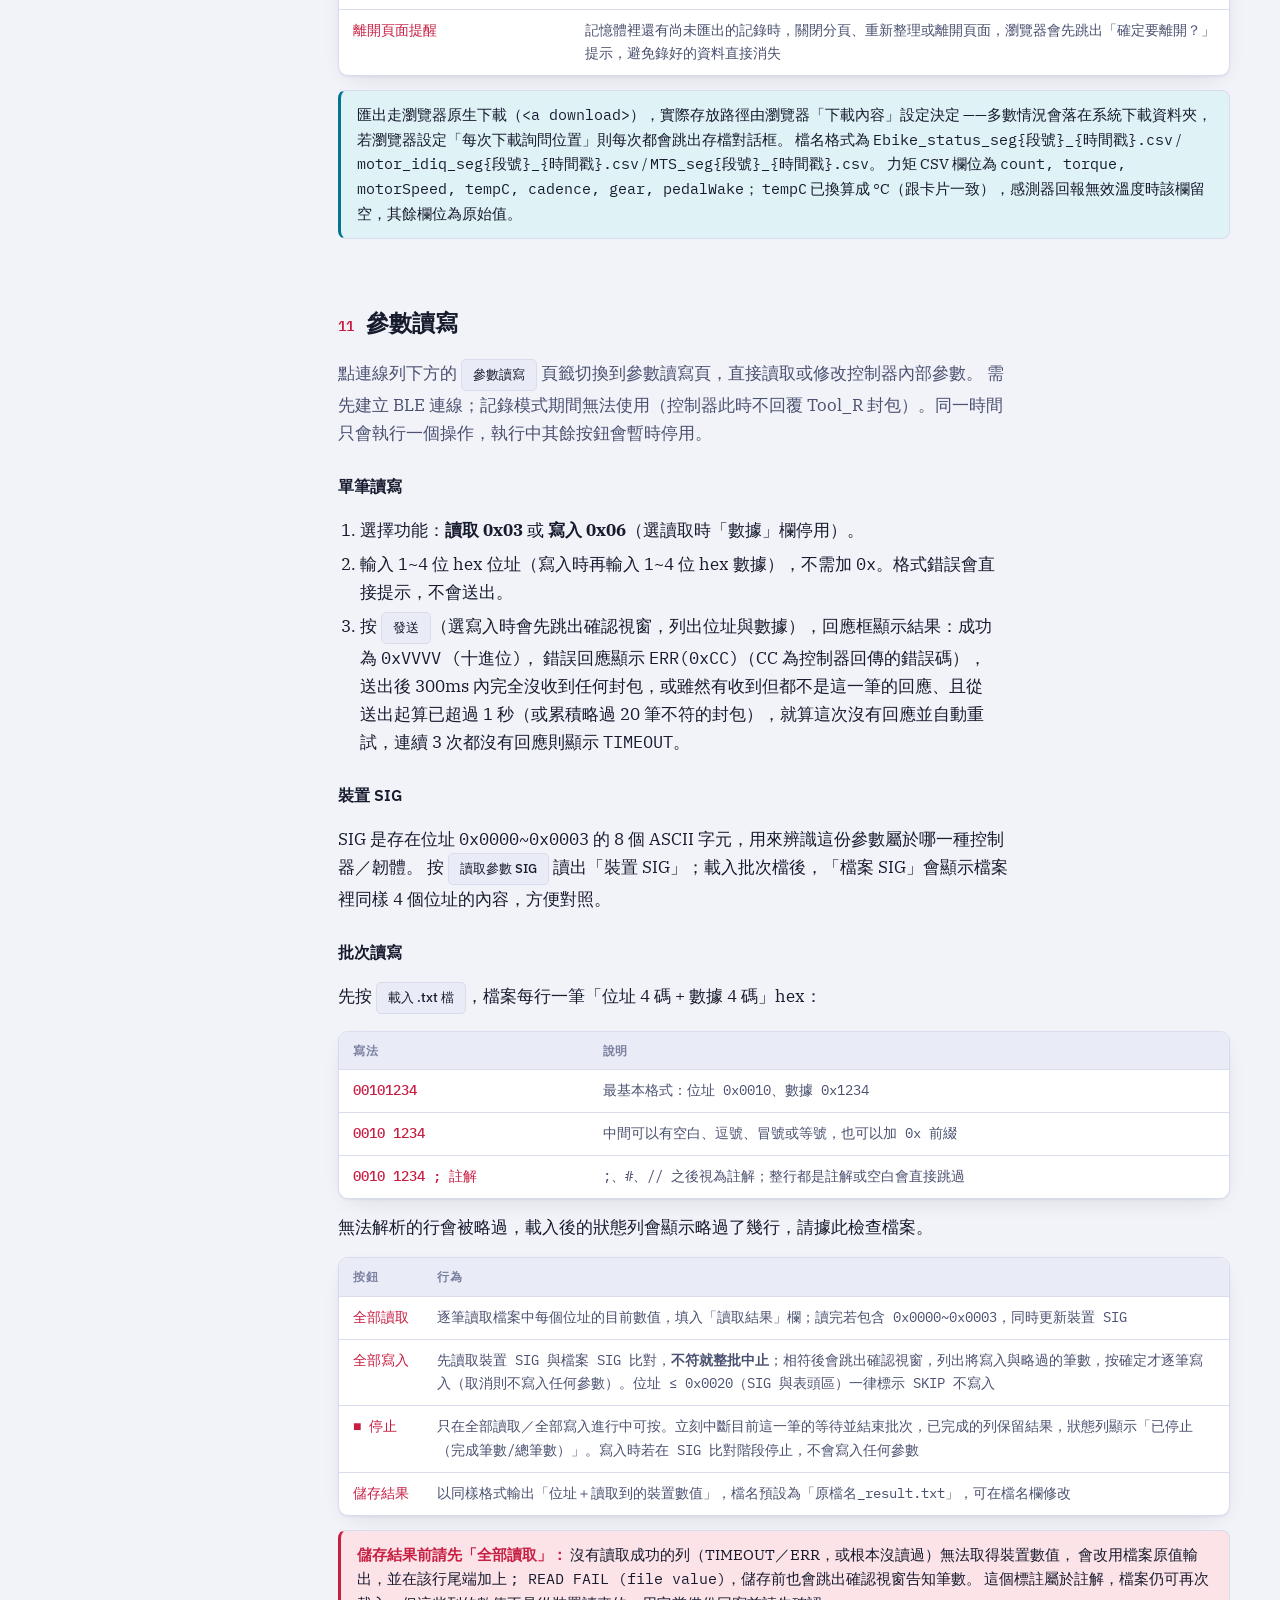
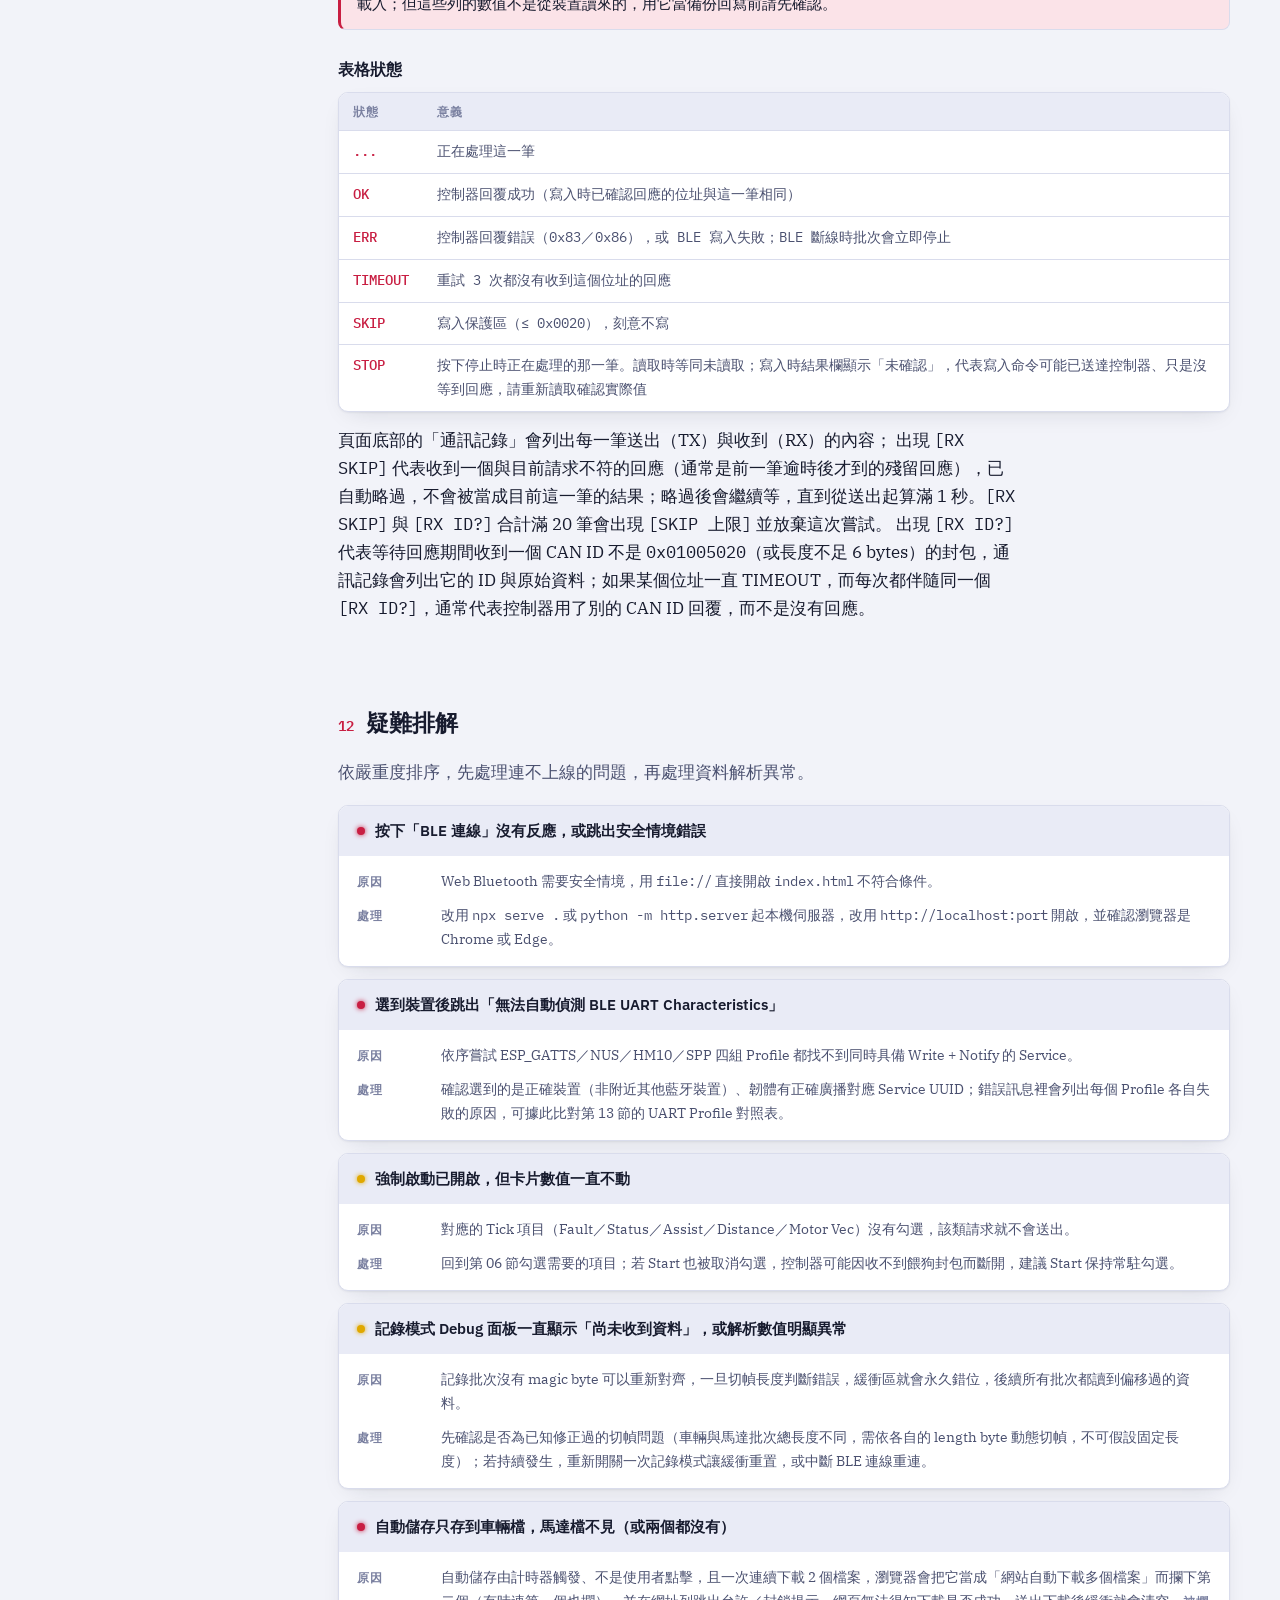
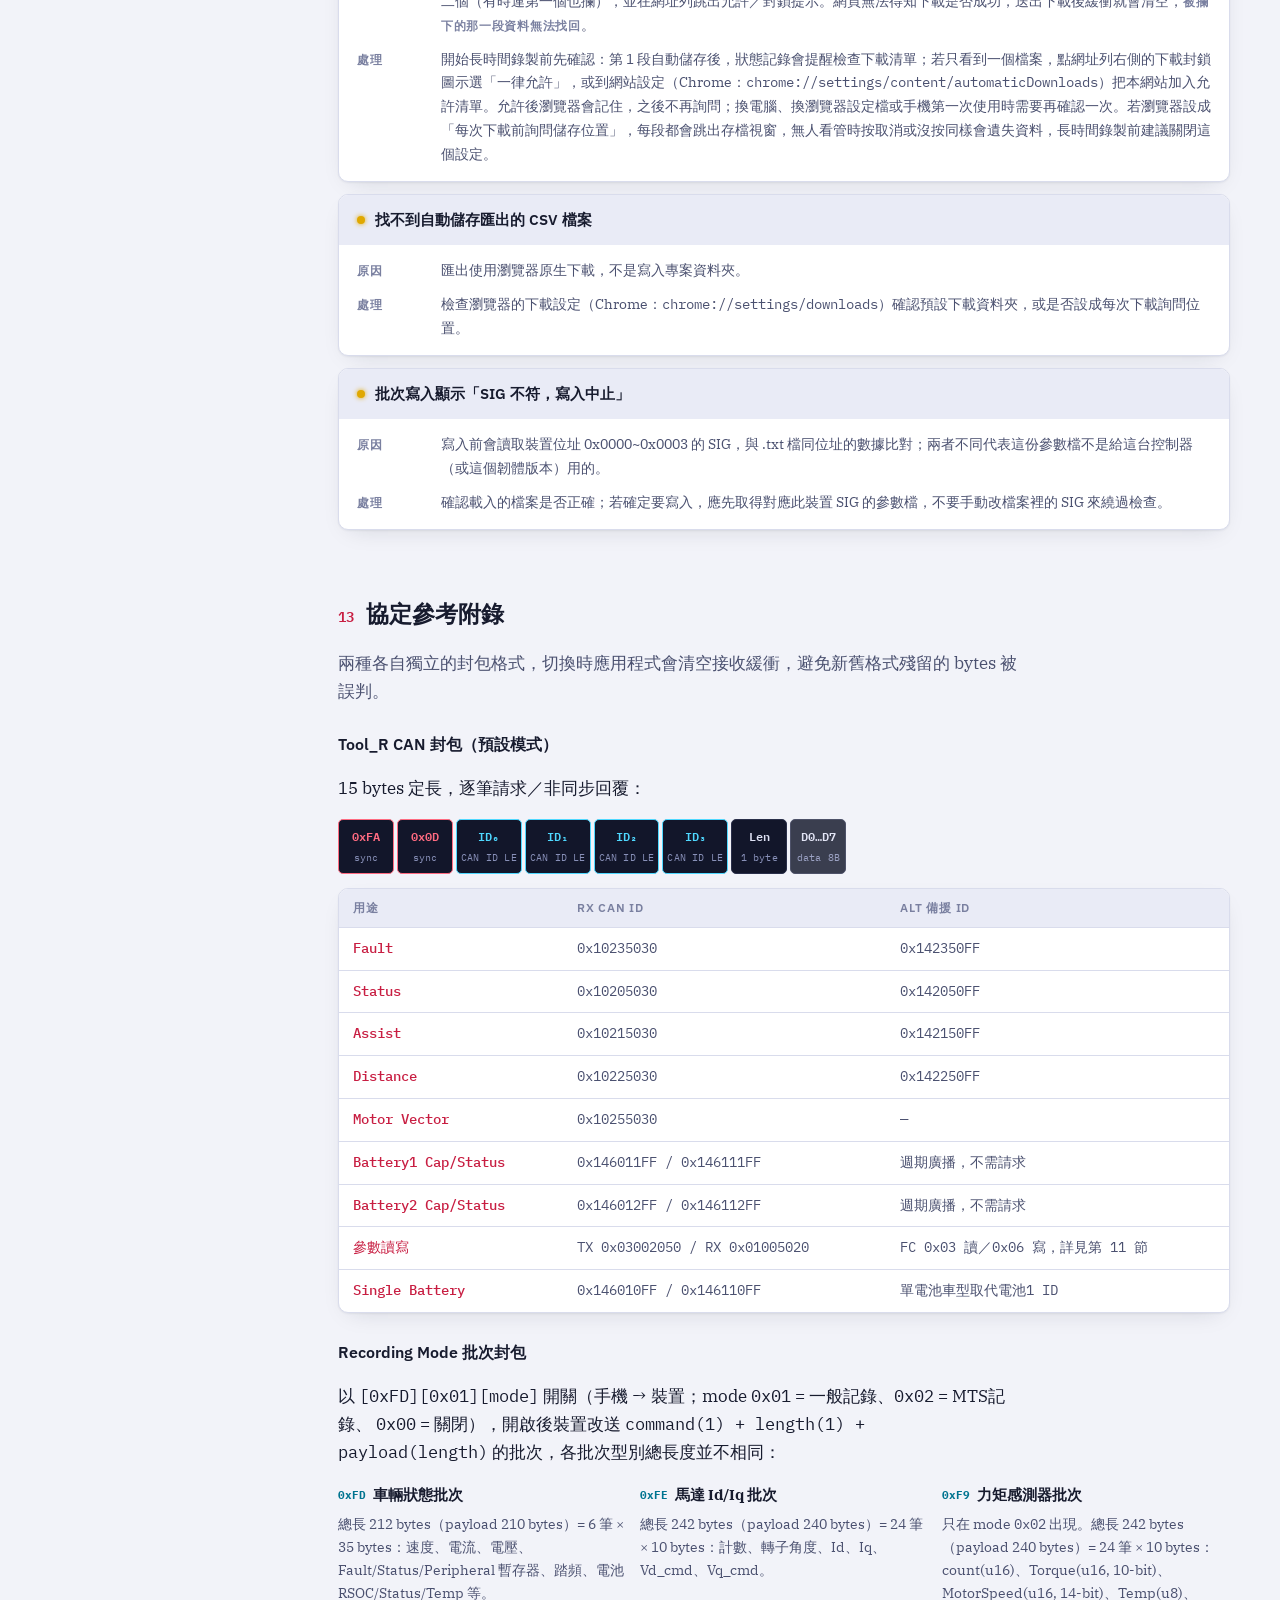
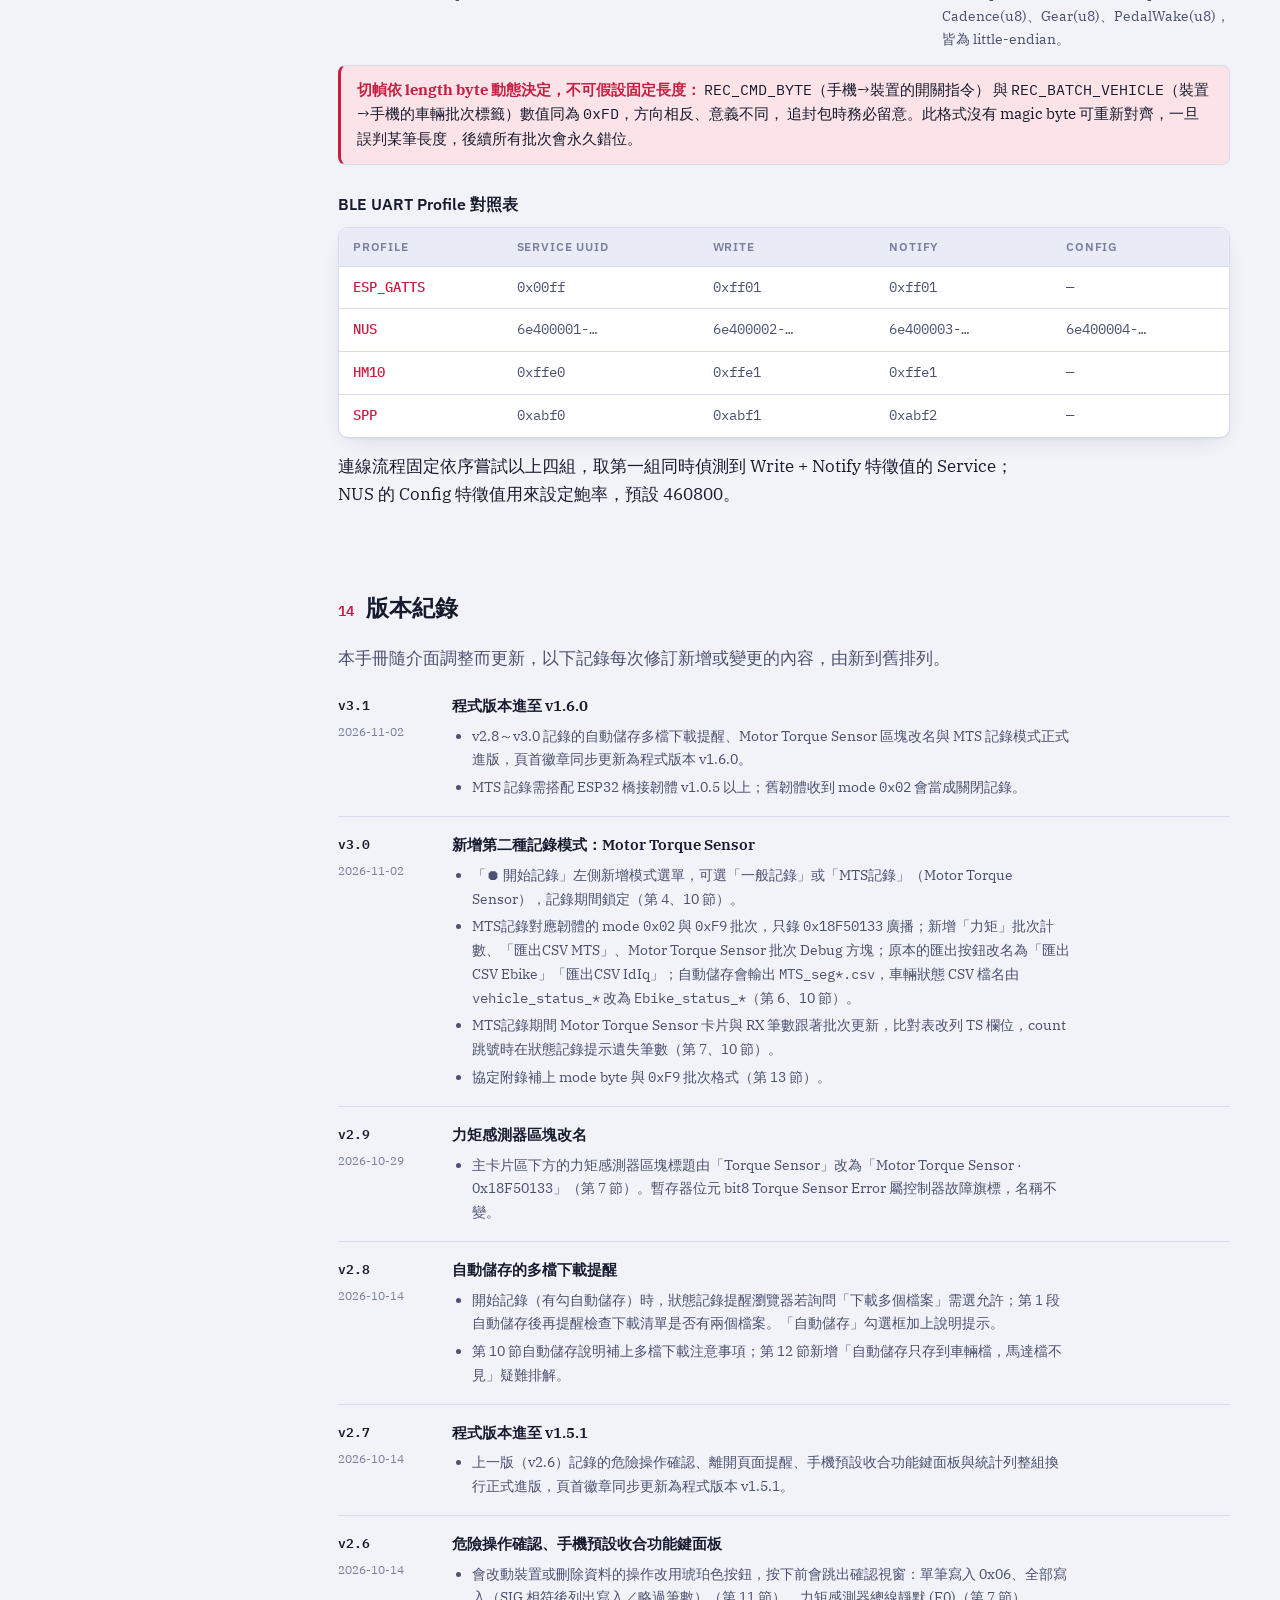
==== commit af27d3d9: "chore: 進版至 v1.6.0（MTS 記錄模式、自動儲存多檔下載提醒） Co-Authored-By: Claude Opus 5.5 <noreply@anthropic.com>" ====
--- a/manual.html
+++ b/manual.html
@@ -448,8 +448,8 @@
     <p class="subtitle">透過 BLE↔CAN 橋接連線電動輔助自行車控制器，即時監控 Driver / Motor / Battery
       狀態、檢視暫存器位元，並可切換高頻批次記錄模式採集資料。本手冊對應目前介面版本，依實際操作順序編排。</p>
     <div class="meta-row">
-      <span class="pill accent">程式版本 v1.5.1</span>
-      <span class="pill cyan">手冊版本 v3.0（見第 14 節）</span>
+      <span class="pill accent">程式版本 v1.6.0</span>
+      <span class="pill cyan">手冊版本 v3.1（見第 14 節）</span>
       <span class="pill">單頁 Vanilla JS，無需建置</span>
       <span class="pill">需 HTTPS 或 localhost</span>
       <span class="pill">Chrome / Edge</span>
@@ -1091,6 +1091,16 @@
         <p class="sec-desc">本手冊隨介面調整而更新，以下記錄每次修訂新增或變更的內容，由新到舊排列。</p>
         <div class="changelog">
           <div class="change-entry">
+            <div class="change-meta"><span class="change-ver">v3.1</span><span class="change-date">2026-11-02</span></div>
+            <div class="change-body">
+              <h4>程式版本進至 v1.6.0</h4>
+              <ul>
+                <li>v2.8～v3.0 記錄的自動儲存多檔下載提醒、Motor Torque Sensor 區塊改名與 MTS 記錄模式正式進版，頁首徽章同步更新為程式版本 v1.6.0。</li>
+                <li>MTS 記錄需搭配 ESP32 橋接韌體 v1.0.5 以上；舊韌體收到 mode <code>0x02</code> 會當成關閉記錄。</li>
+              </ul>
+            </div>
+          </div>
+          <div class="change-entry">
             <div class="change-meta"><span class="change-ver">v3.0</span><span class="change-date">2026-11-02</span></div>
             <div class="change-body">
               <h4>新增第二種記錄模式：Motor Torque Sensor</h4>
